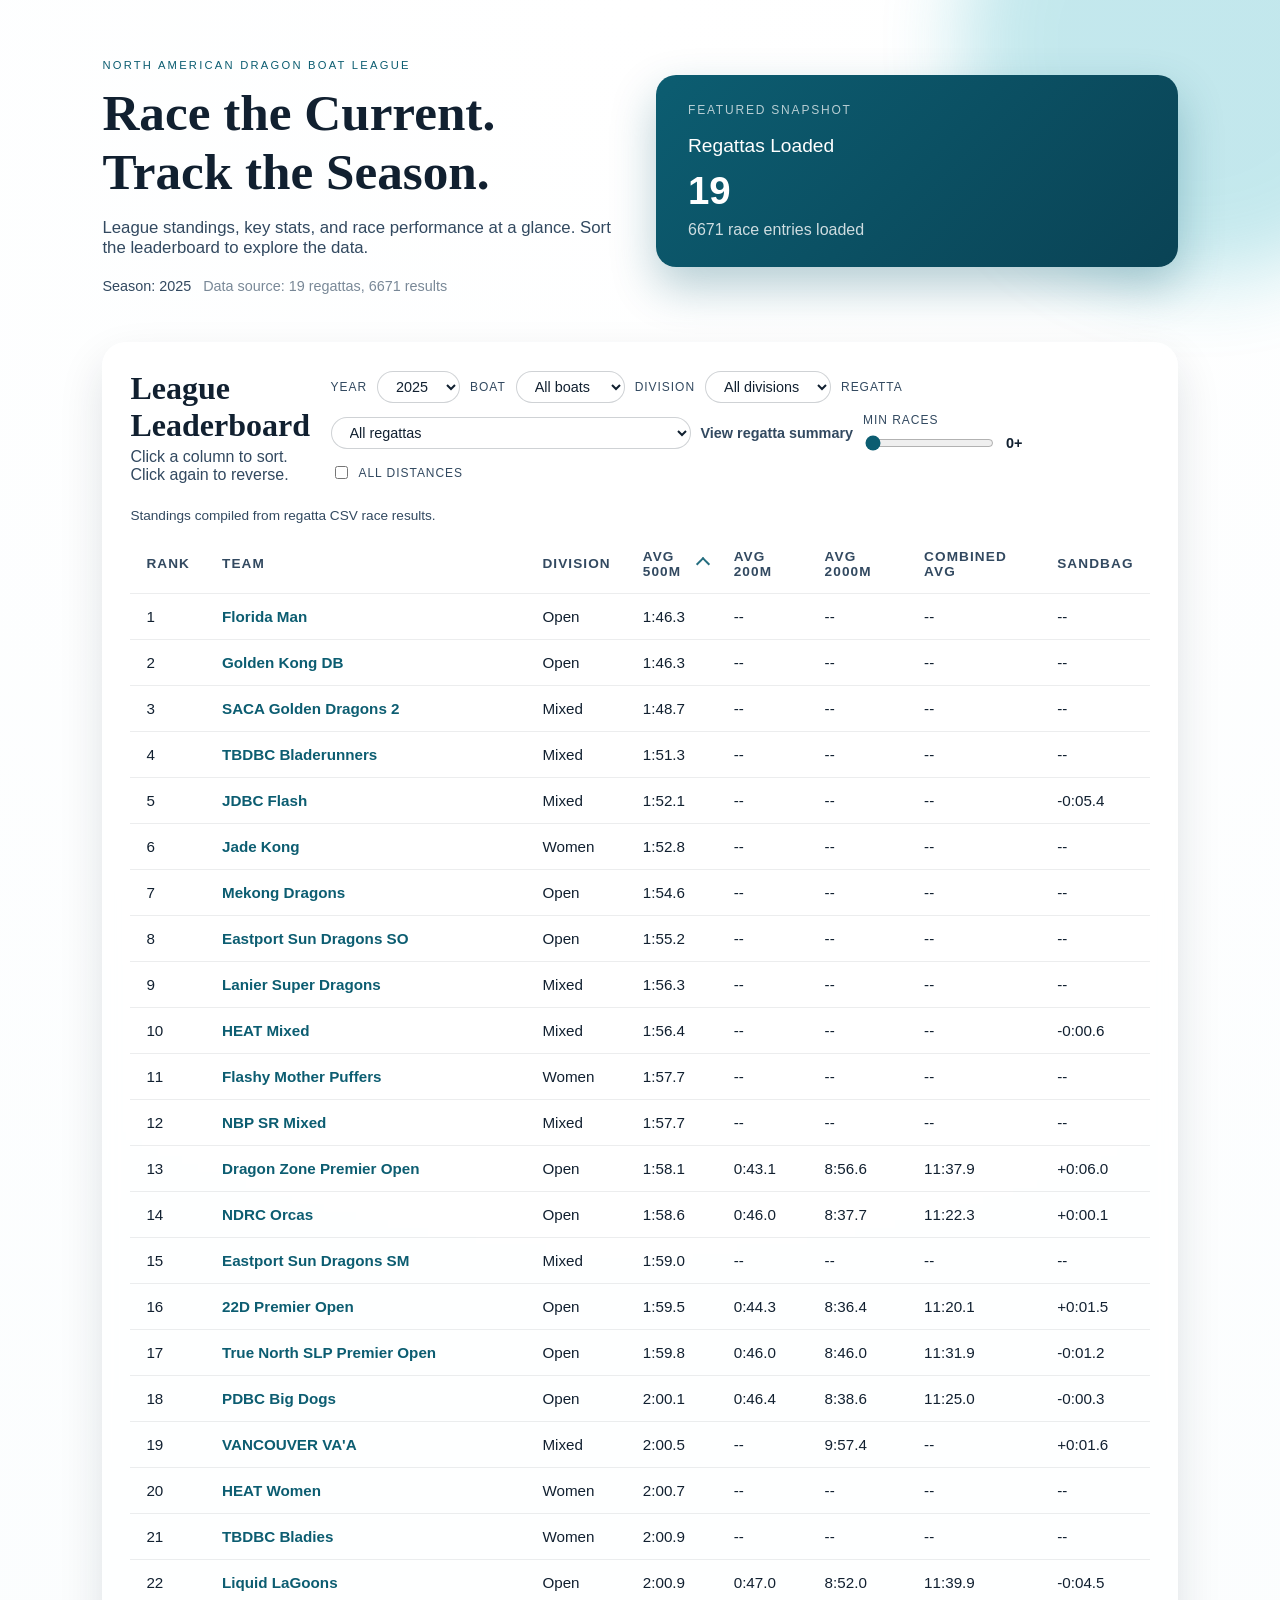
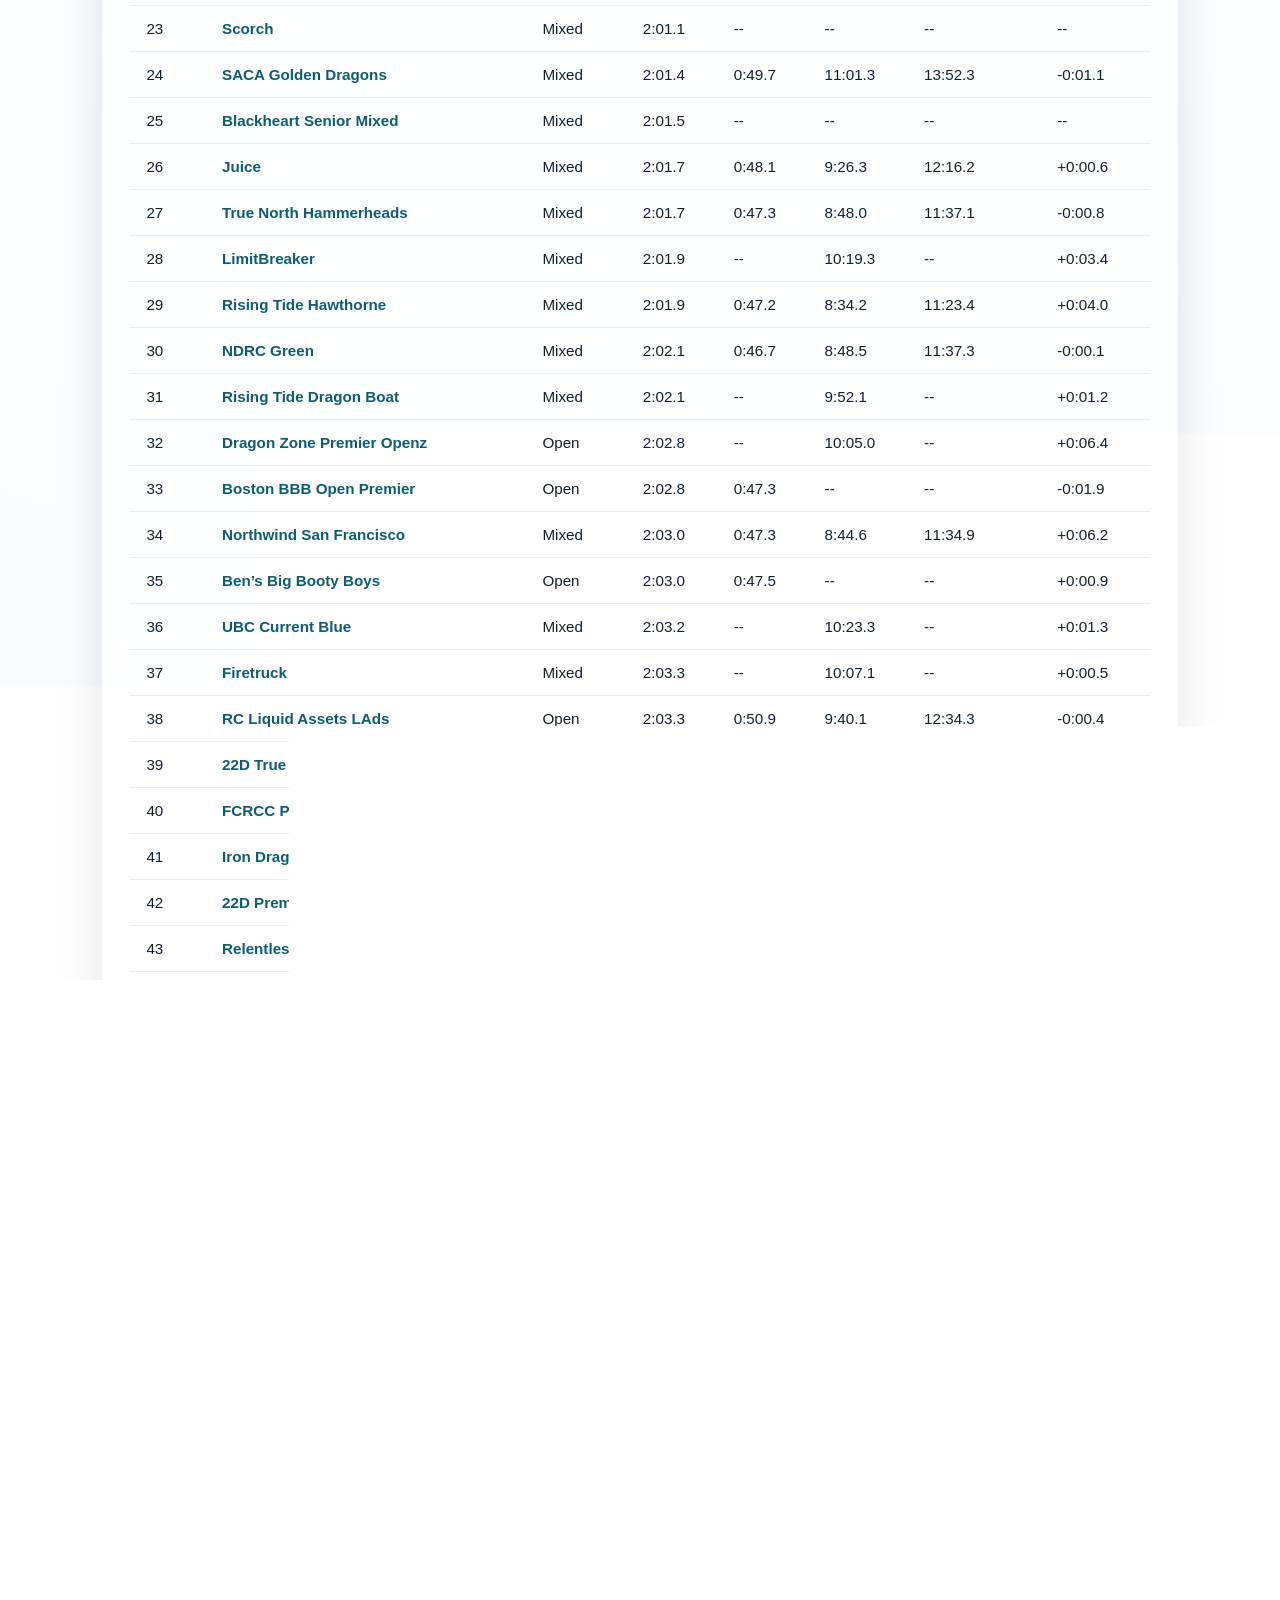
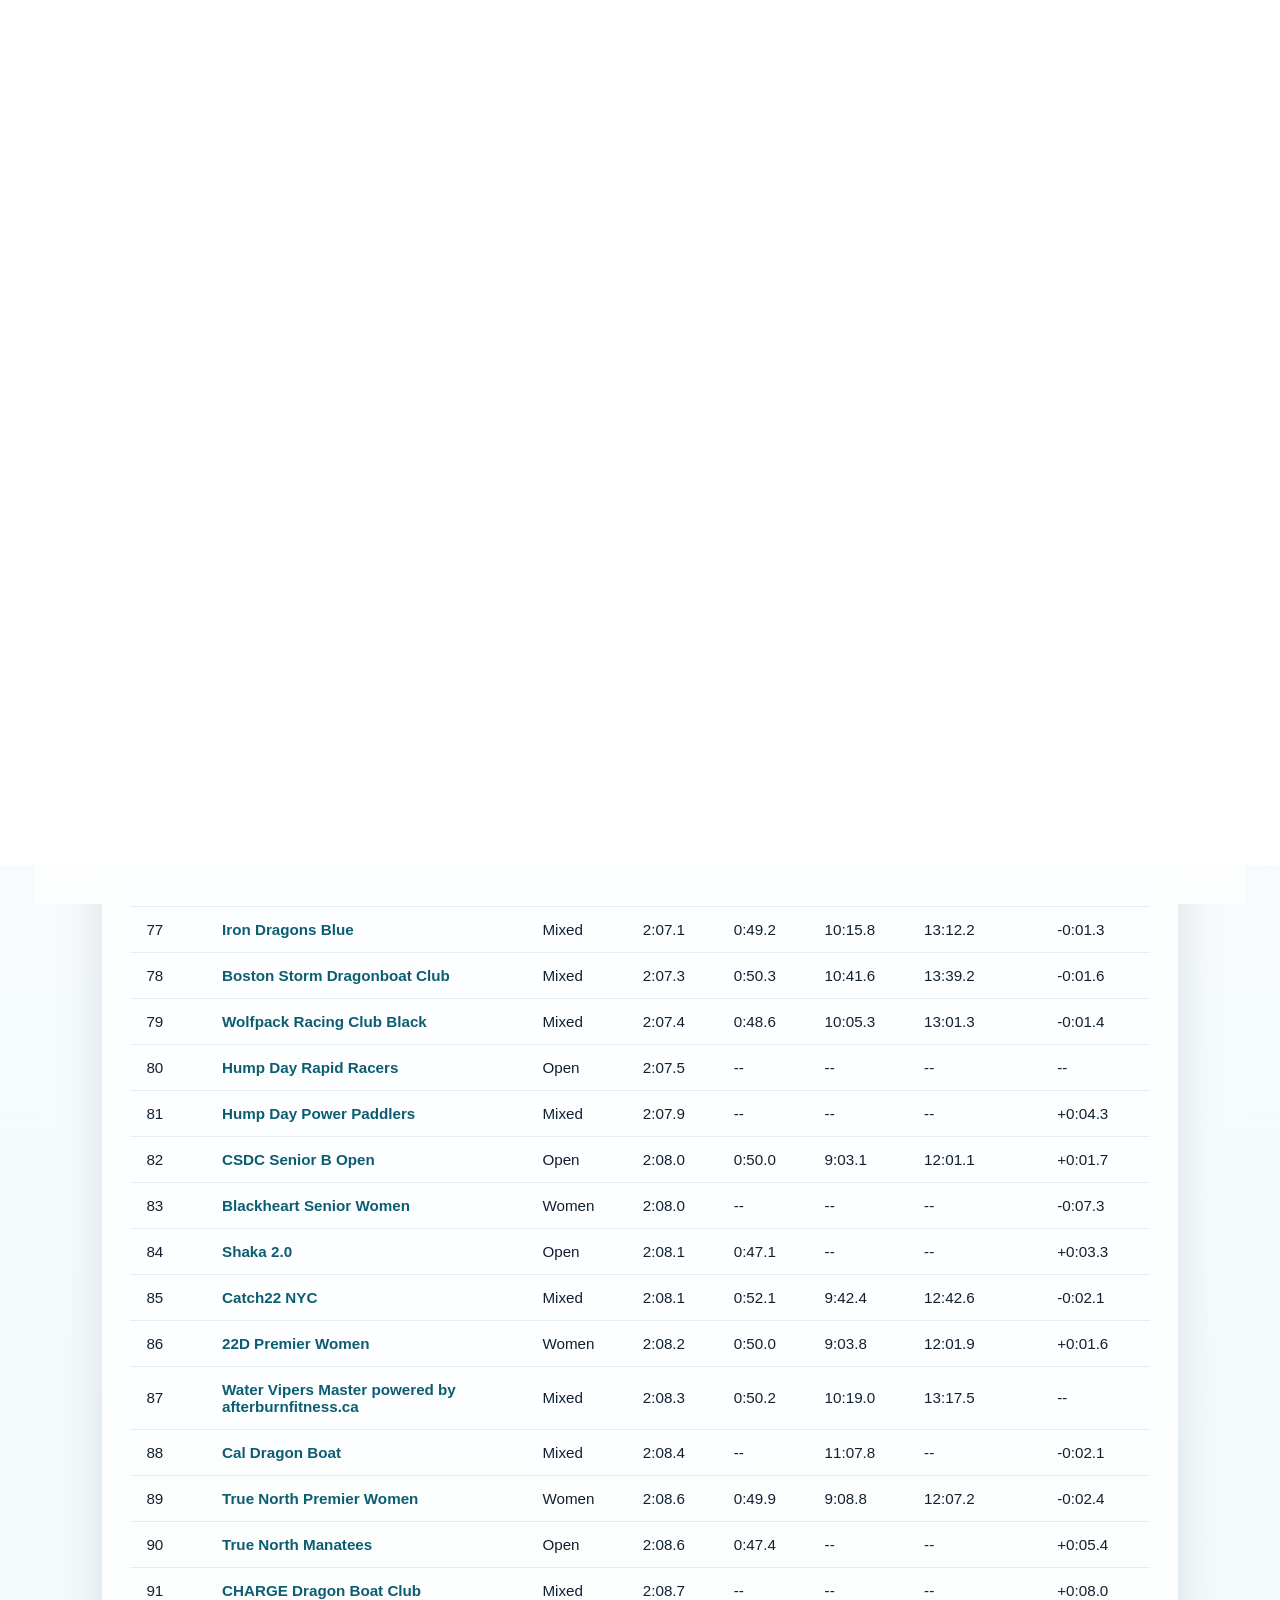
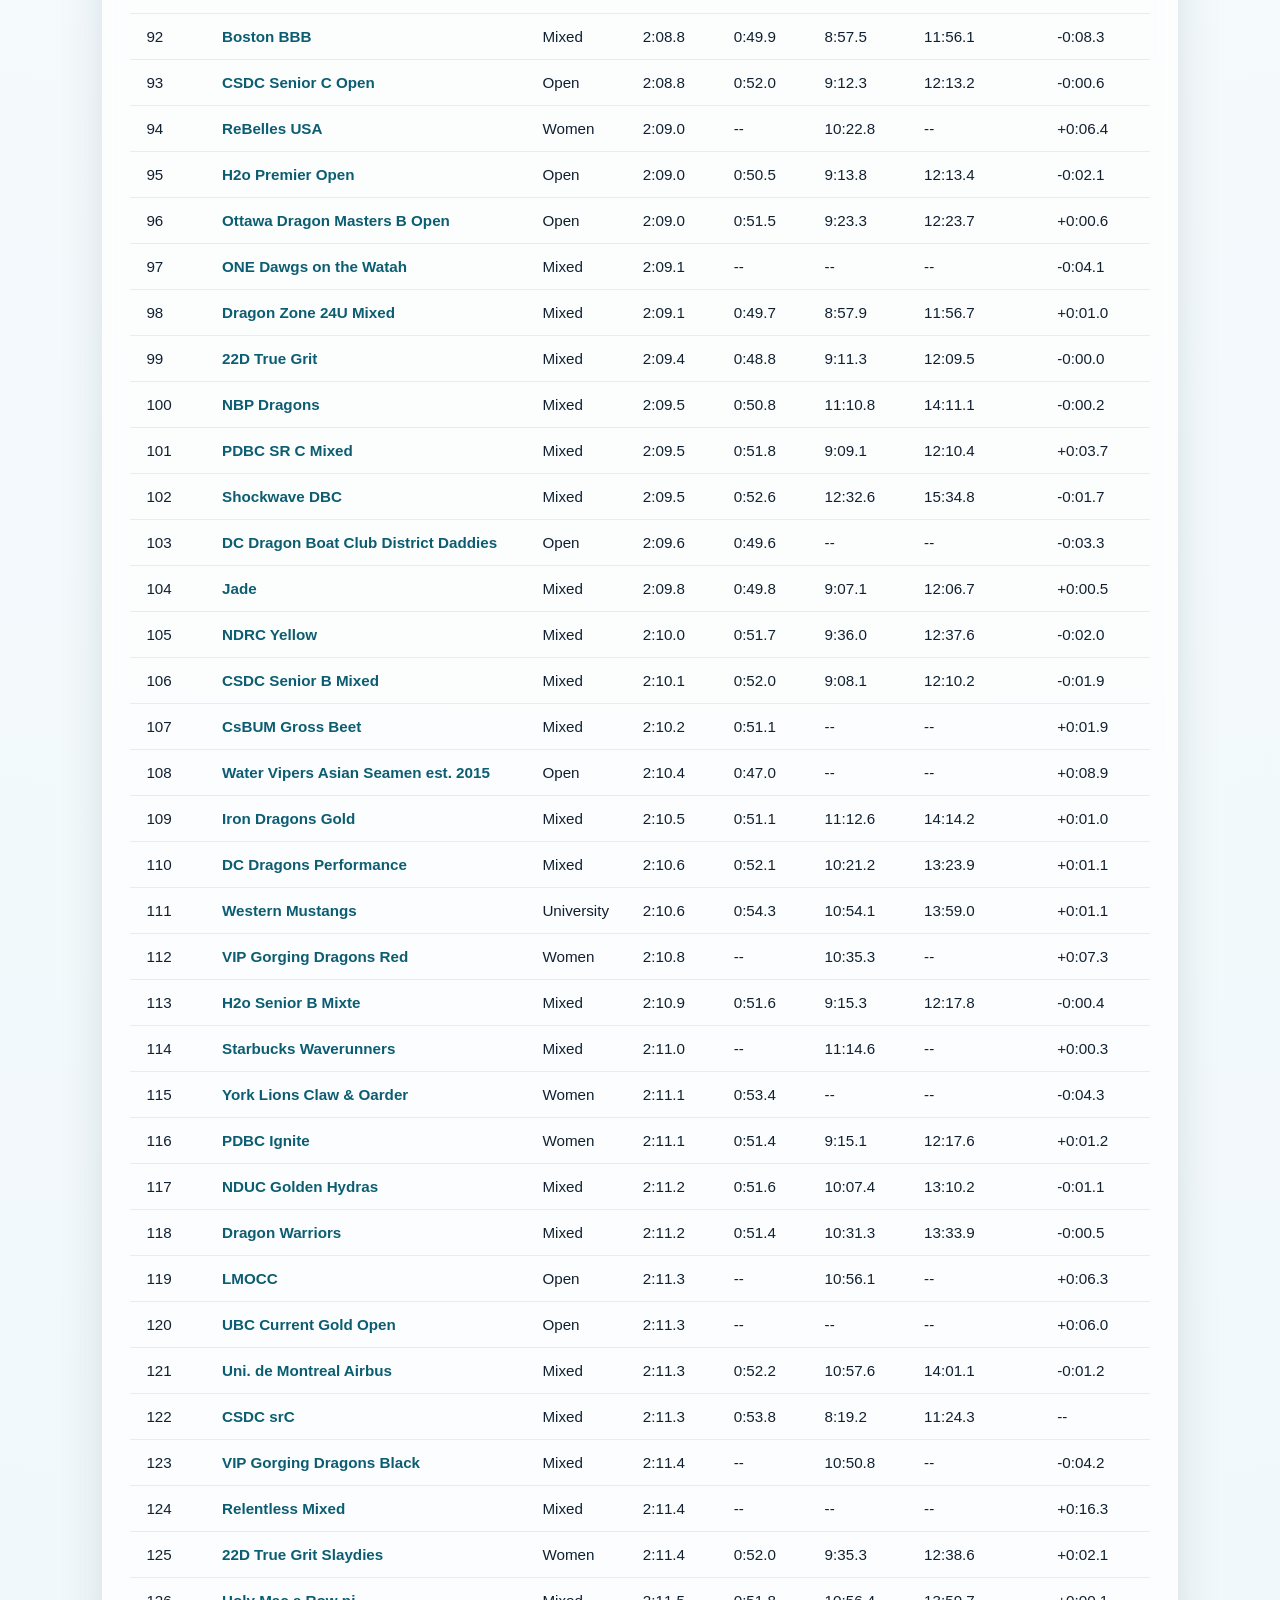
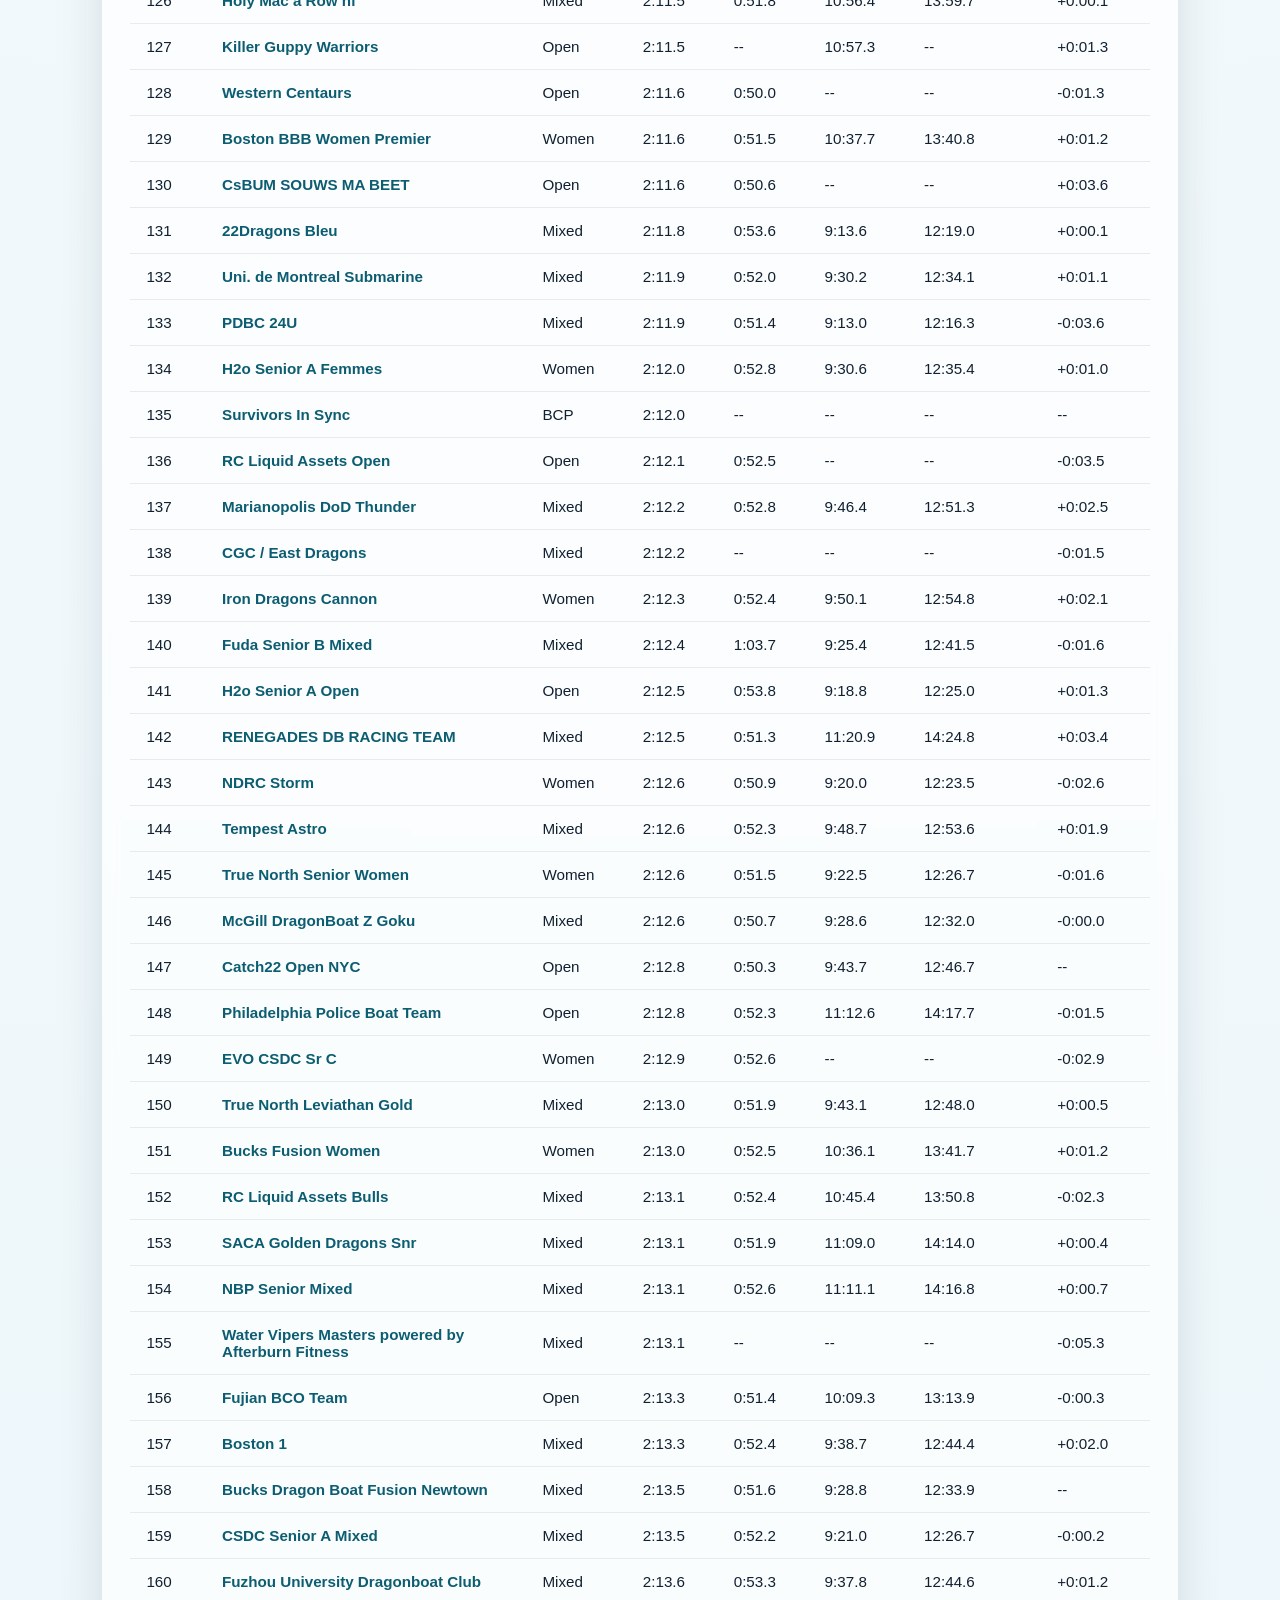
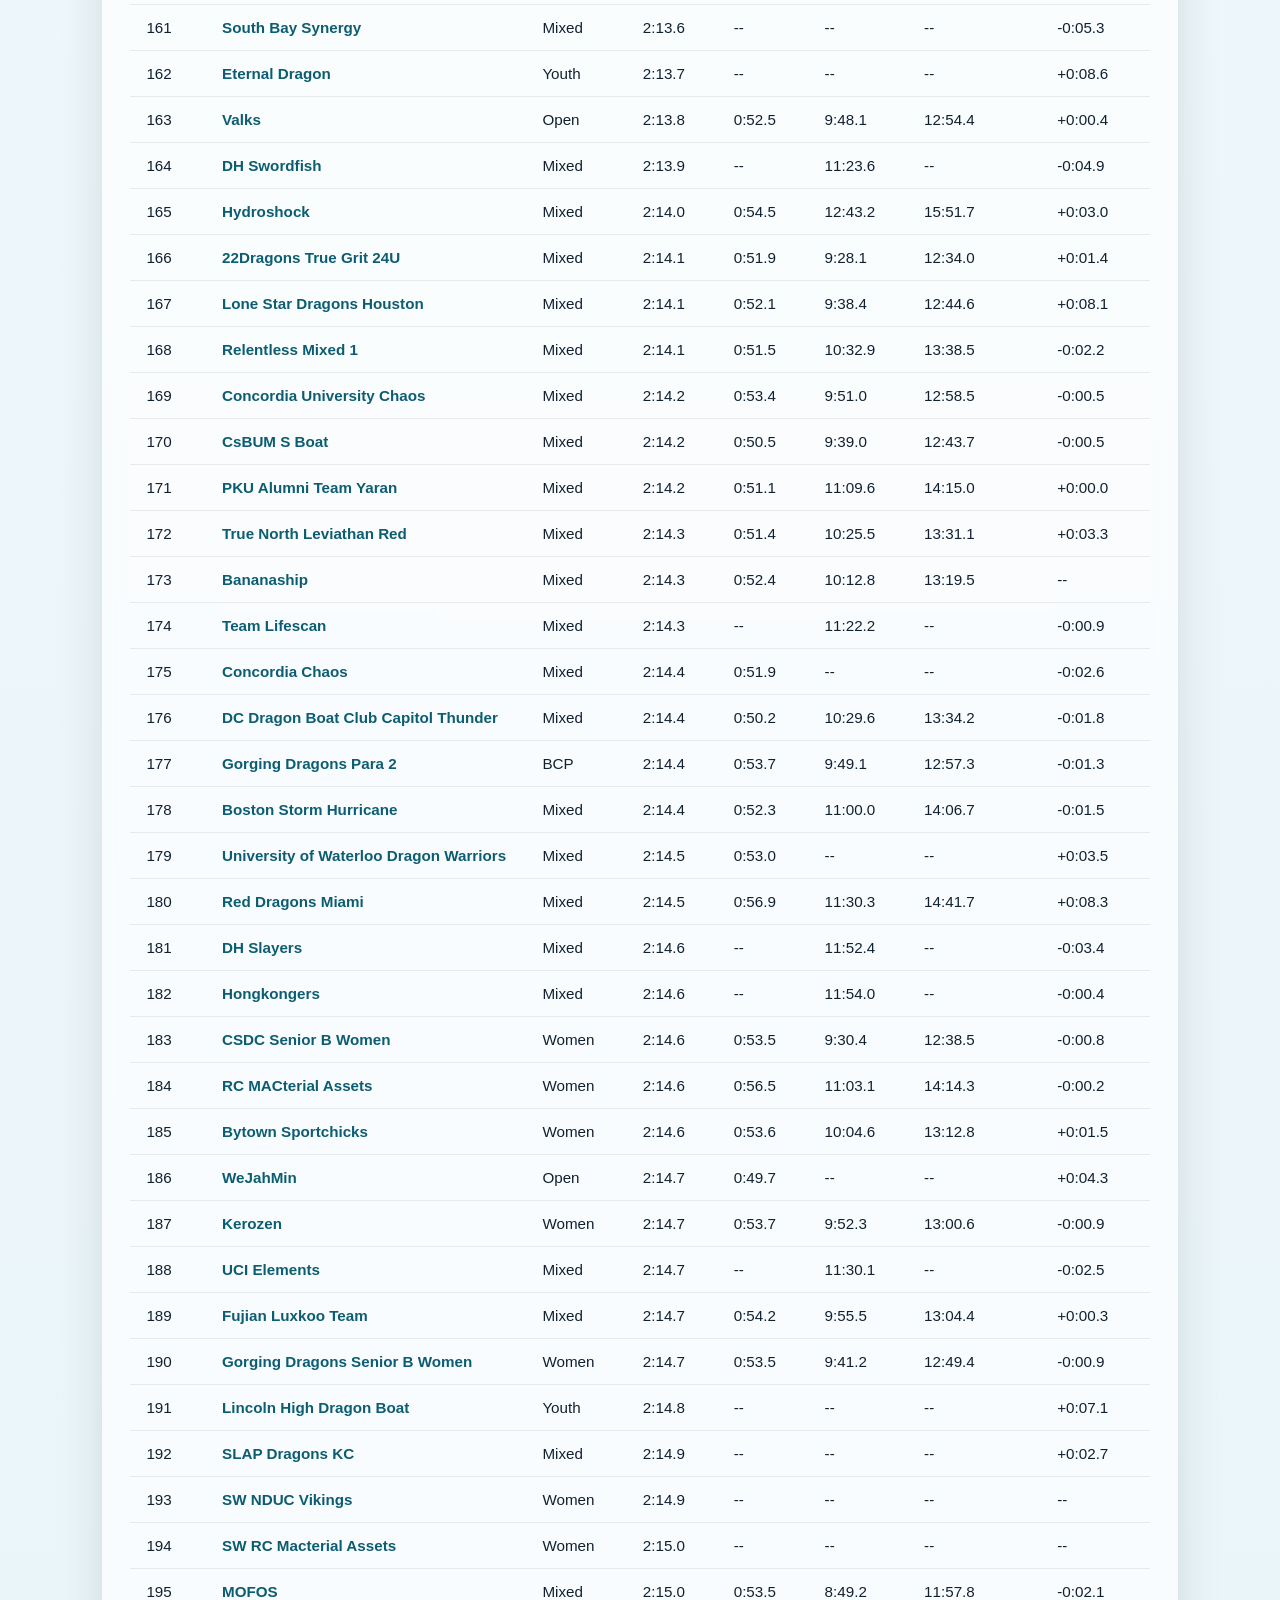
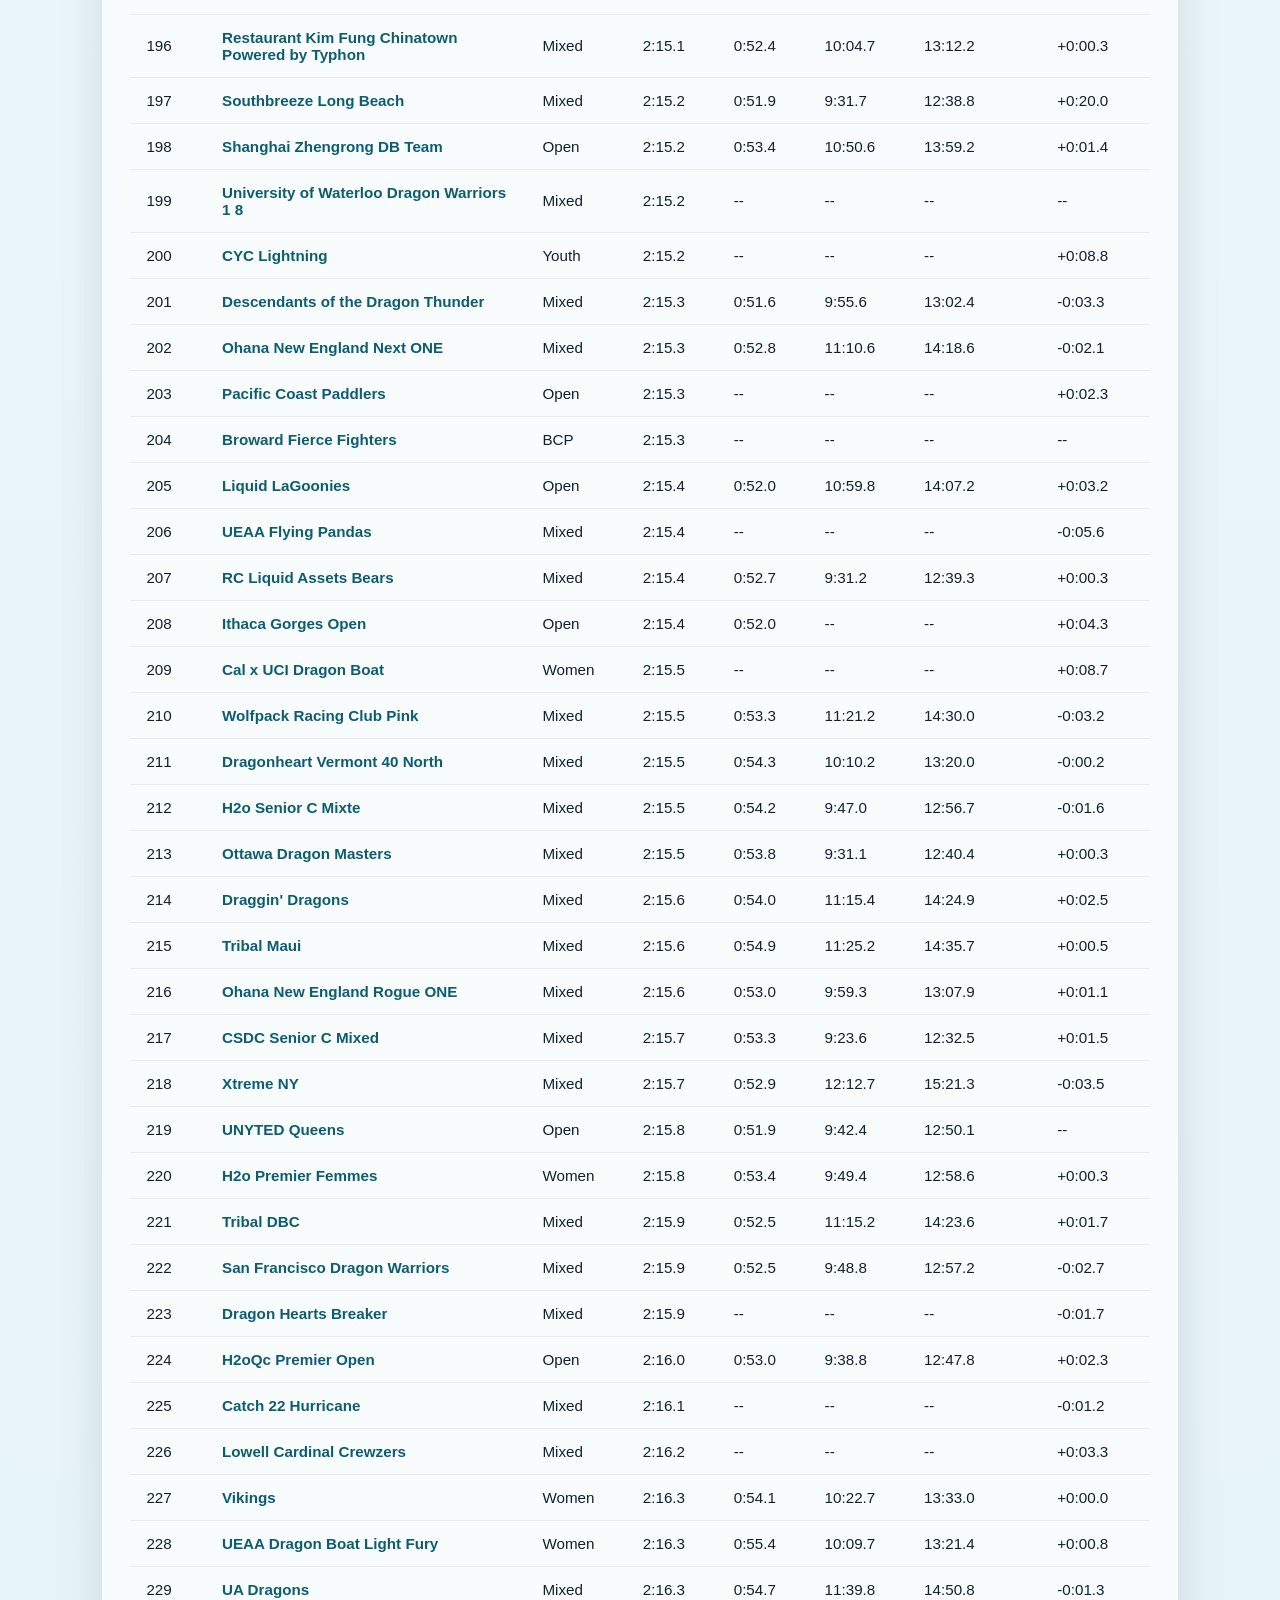
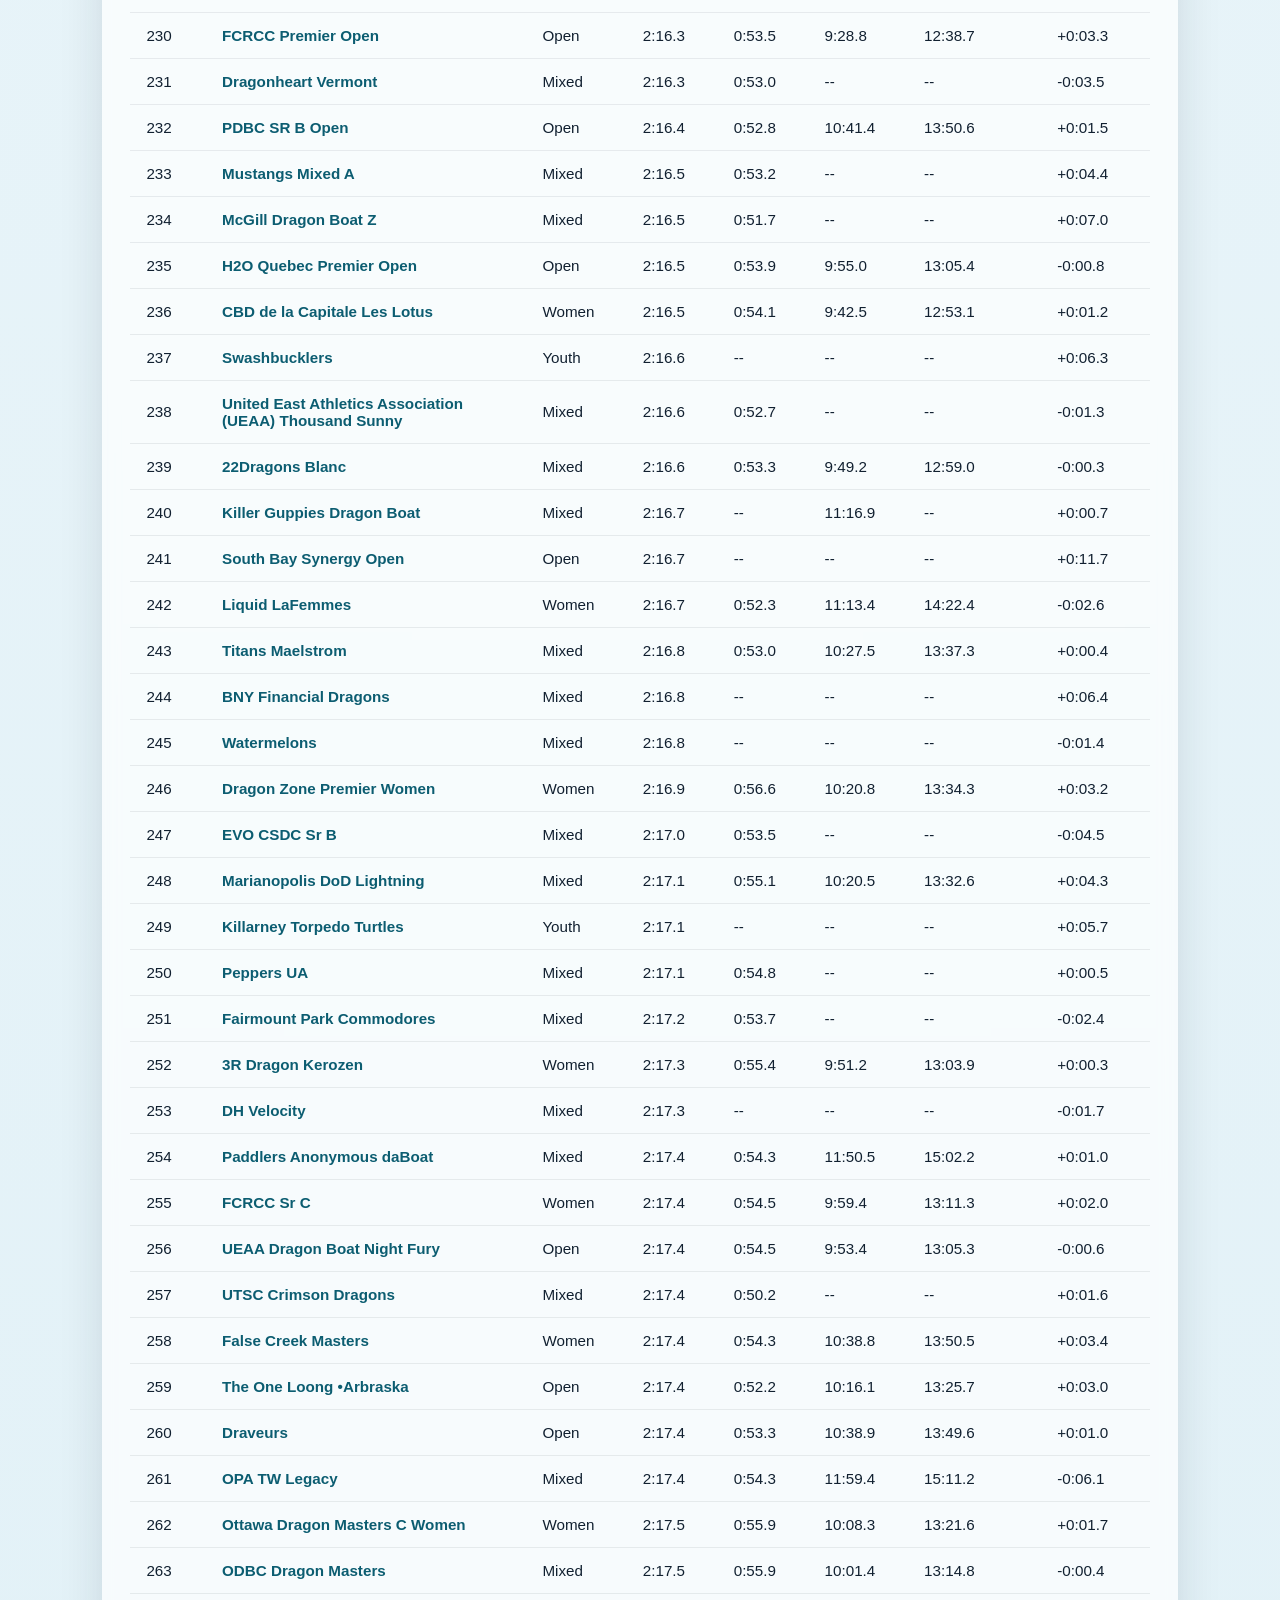
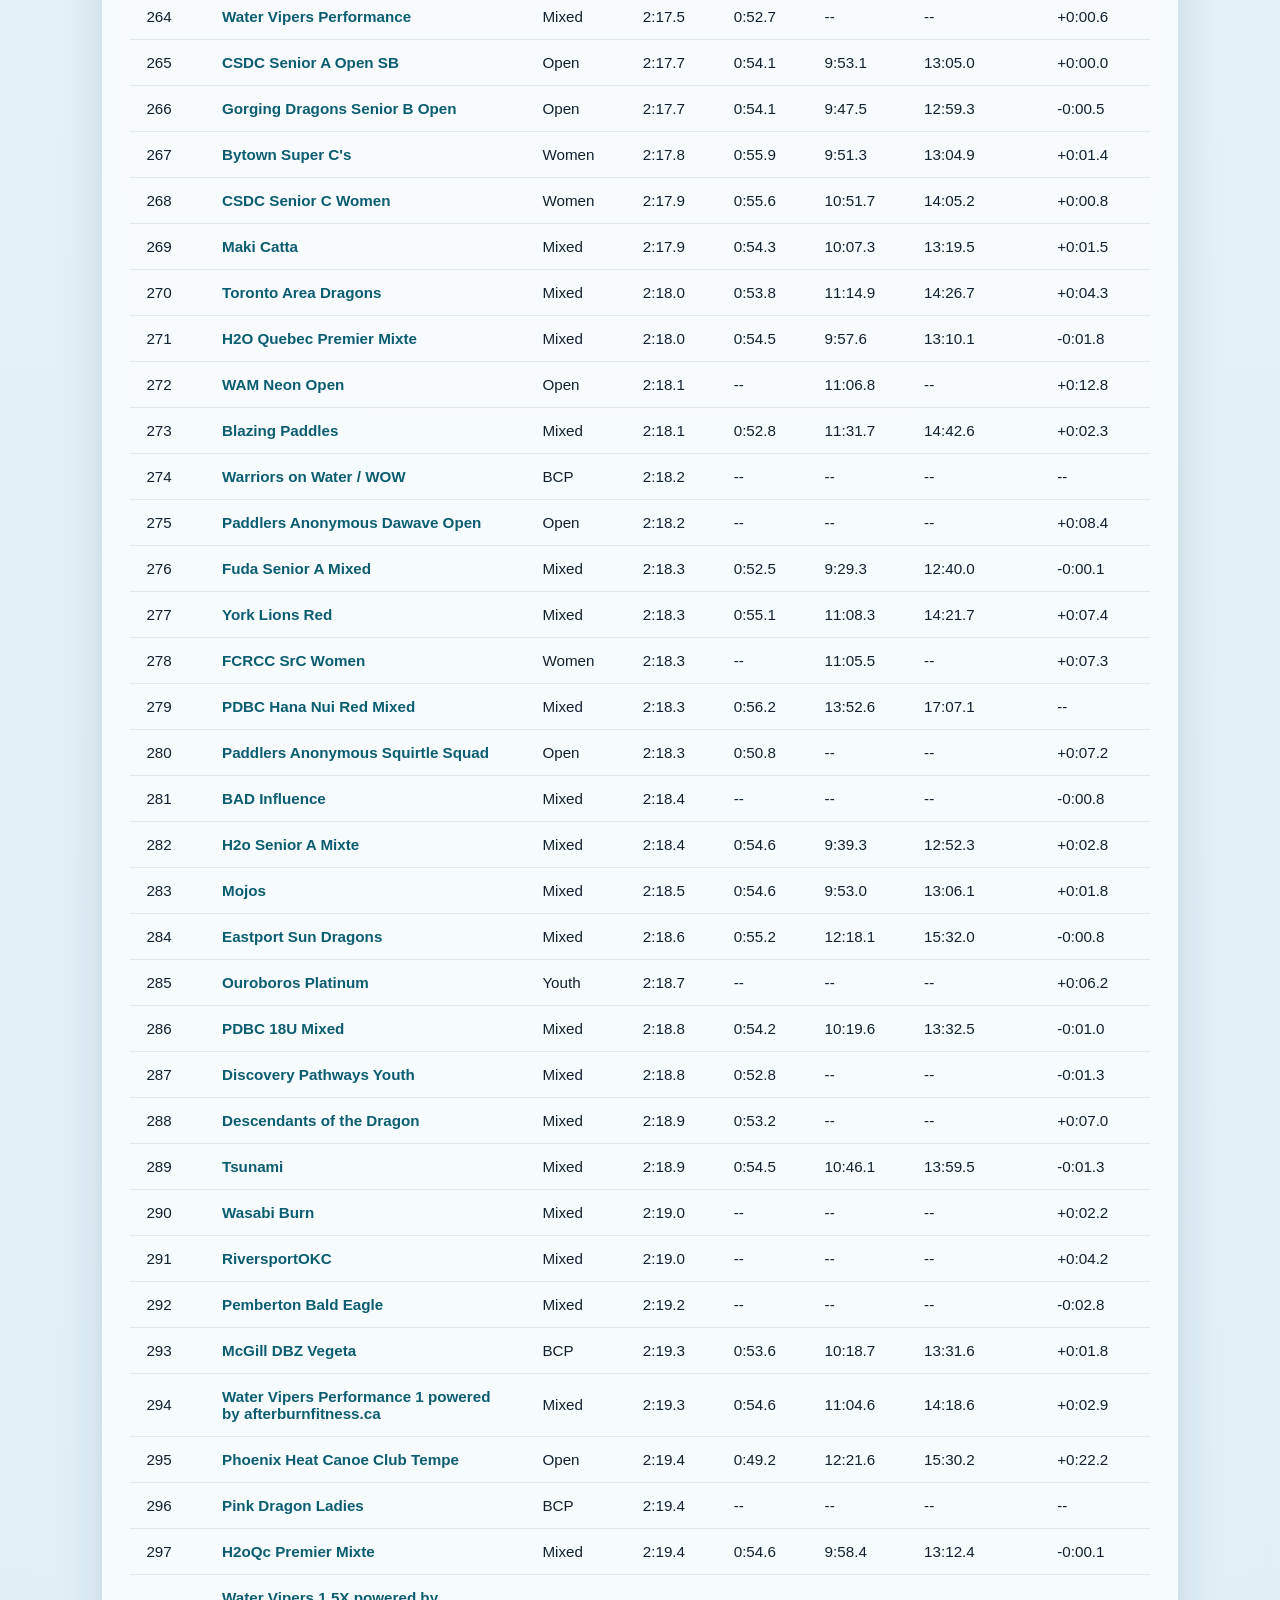
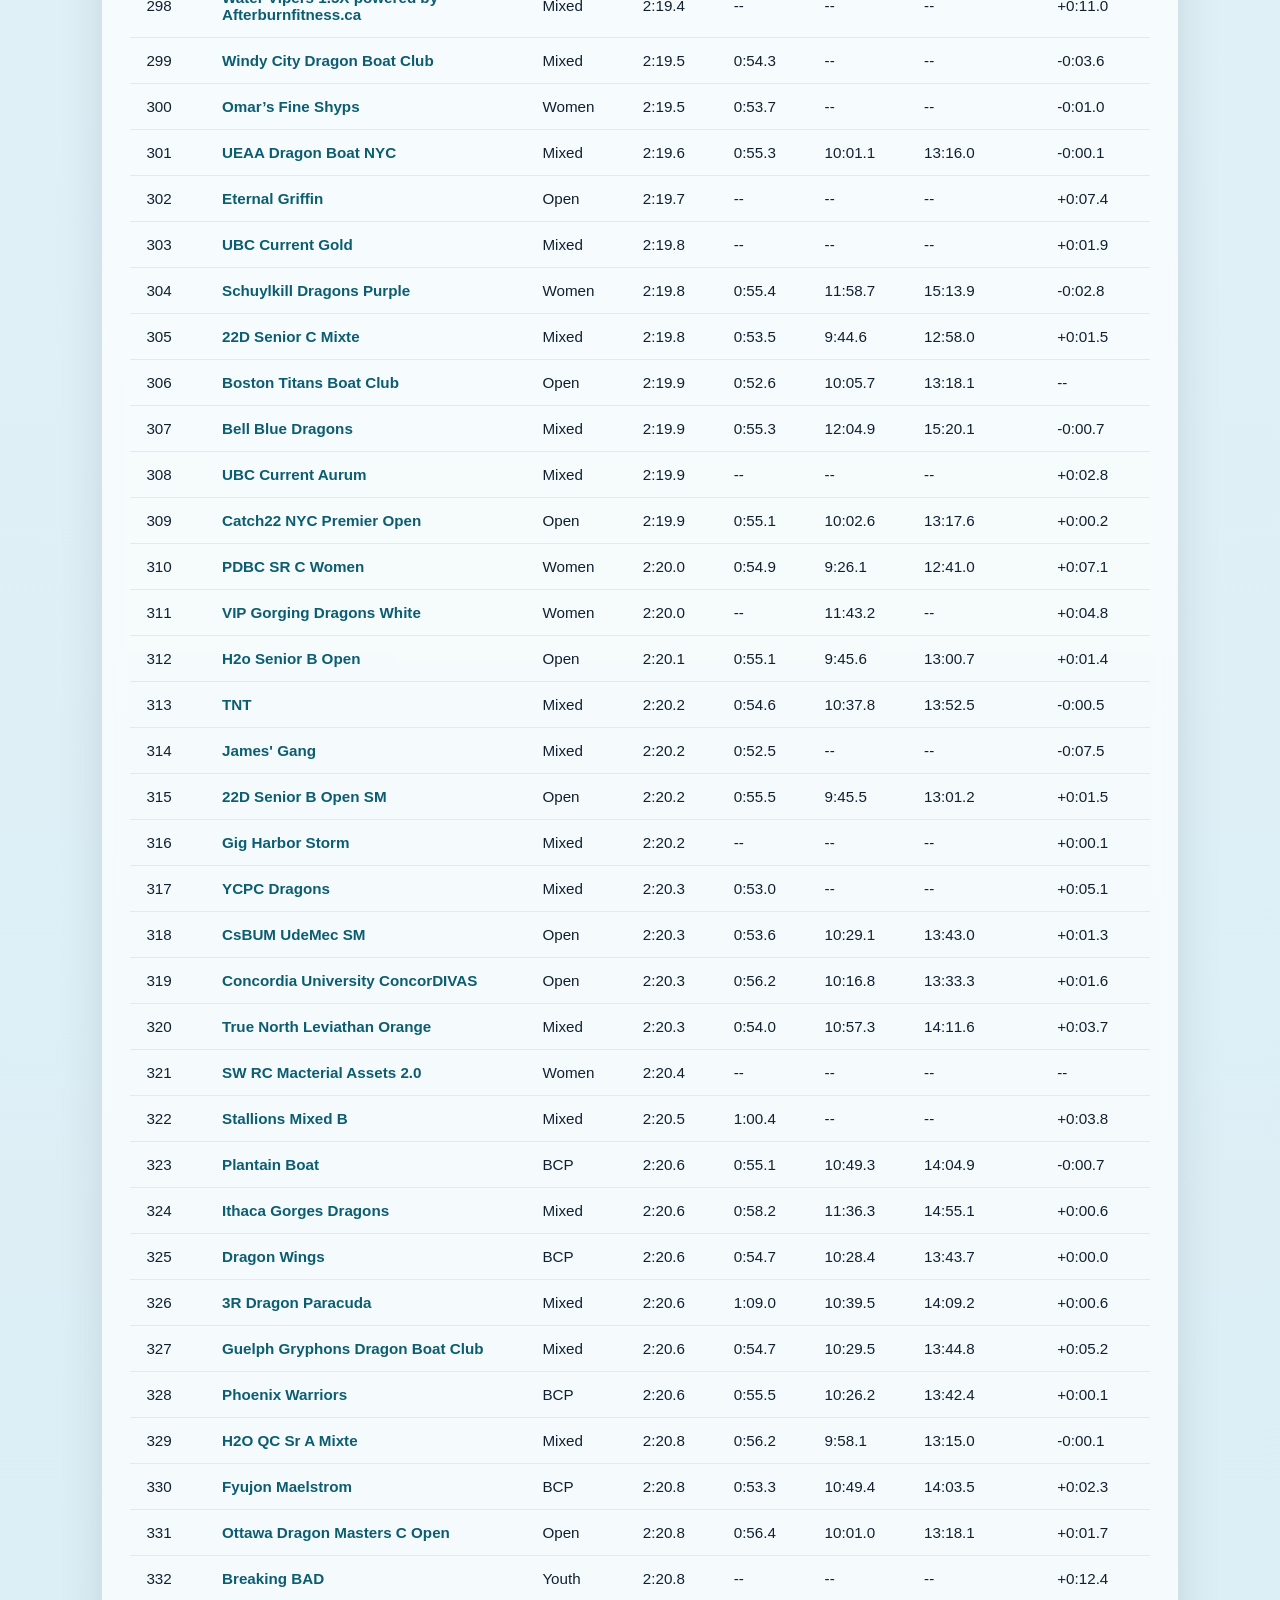
==== index.html @ decab151 "added regattas and filters for leaderboard" ====
<!doctype html>
<html lang="en">
  <head>
    <meta charset="UTF-8" />
    <meta name="viewport" content="width=device-width, initial-scale=1.0" />
    <title>North American Dragon Boat League</title>
    <link rel="stylesheet" href="styles.css" />
  </head>
  <!-- Google tag (gtag.js) -->
<script async src="https://www.googletagmanager.com/gtag/js?id=G-S2C20EHB9L"></script>
<script>
  window.dataLayer = window.dataLayer || [];
  function gtag(){dataLayer.push(arguments);}
  gtag('js', new Date());

  gtag('config', 'G-S2C20EHB9L');
</script>
  <body>
    <div class="page">
      <header class="hero">
        <div class="hero-text">
          <p class="eyebrow">North American Dragon Boat League</p>
          <h1>Race the Current. Track the Season.</h1>
          <p class="lead">
            League standings, key stats, and race performance at a glance. Sort the
            leaderboard to explore the data.
          </p>
          <div class="meta">
            <span>Season: 2025</span>
            <span id="data-status" class="muted">Data source: loading regatta CSVs...</span>
          </div>
        </div>
        <div class="hero-card">
          <div class="card-label">Featured Snapshot</div>
          <div class="card-title">Regattas Loaded</div>
          <div id="snapshot-value" class="card-value">--</div>
          <div id="snapshot-note" class="card-note">Waiting on data</div>
        </div>
      </header>

      <section class="board">
        <div class="board-header">
          <div>
            <h2>League Leaderboard</h2>
            <p class="subtle">Click a column to sort. Click again to reverse.</p>
          </div>
        
          <div class="controls">
            <label for="year-filter">Year</label>
            <select id="year-filter"></select>
            
            <label for="boat-filter">Boat</label>
            <select id="boat-filter">
              <option value="ALL">All boats</option>
              <option value="STANDARD">Standard</option>
              <option value="SMALL">Small</option>
            </select>
            <label for="division-filter">Division</label>
            <select id="division-filter">
              <option value="ALL">All divisions</option>
            </select>
            <label for="regatta-filter">Regatta</label>
            <select id="regatta-filter">
              <option value="ALL">All regattas</option>
            </select>
            <a id="regatta-link" class="regatta-link" href="#" aria-disabled="true">
              View regatta summary
            </a>
            <div class="slider-group">
              <label for="min-races">Min races</label>
              <div class="slider-wrap">
                <input id="min-races" type="range" min="0" max="25" step="1" value="0" />
                <span id="min-races-value">0+</span>
              </div>
            </div>
            <label class="checkbox">
              <input id="all-distances" type="checkbox" />
              All distances
            </label>
          </div>
        </div>

        <div class="table-wrap">
          <table id="leaderboard" aria-describedby="leaderboard-desc">
            <caption id="leaderboard-desc">
              Standings compiled from regatta CSV race results.
            </caption>
            <thead>
              <tr>
                <th data-key="rank" aria-sort="ascending">Rank</th>
                <th data-key="team">Team</th>
                <th data-key="division">Division</th>
                <th data-key="avg500">Avg 500m</th>
                <th data-key="avg200">Avg 200m</th>
                <th data-key="avg2000">Avg 2000m</th>
                <th data-key="combinedAvg">Combined Avg</th>
                <th data-key="sandbag">
                  <span class="tooltip">
                    Sandbag
                    <span class="tooltip-text">
                      The sandbag factor is the difference in seconds between the average qualifying time and the average final time of a teams 500m races. A positive number means the average final time is faster than the average qualifying time.
                    </span>
                  </span>
                </th>
              </tr>
            </thead>
            <tbody></tbody>
          </table>
        </div>
      </section>

      
    </div>

    <script src="script.js"></script>
  </body>
</html>
---- styles.css ----
:root {
  --ink: #112030;
  --ink-soft: #324960;
  --sea: #0c5d71;
  --sea-glow: #17a7b9;
  --sand: #f6efe6;
  --sunset: #ffb36b;
  --sky: #cfe8f2;
  --gold: #f2c14e;
  --blue: #2e88a8;
  --card: #ffffff;
  --shadow: rgba(17, 32, 48, 0.12);
  --font-title: "Bodoni MT", "Didot", "Times New Roman", serif;
  --font-body: "Gill Sans", "Trebuchet MS", "Verdana", sans-serif;
}

* {
  box-sizing: border-box;
}

body {
  margin: 0;
  min-height: 100vh;
  font-family: var(--font-body);
  color: var(--ink);
  background: radial-gradient(circle at top, #ffffff 0%, var(--sky) 45%, var(--sand) 100%);
}

.page {
  position: relative;
  padding: 48px 8vw 72px;
  overflow: hidden;
}

.page::before,
.page::after {
  content: "";
  position: absolute;
  width: 480px;
  height: 480px;
  border-radius: 50%;
  filter: blur(40px);
  opacity: 0.25;
  z-index: 0;
}

.page::before {
  background: var(--sea-glow);
  top: -200px;
  right: -160px;
}

.page::after {
  background: var(--sunset);
  bottom: -200px;
  left: -160px;
}

.hero {
  position: relative;
  z-index: 1;
  display: grid;
  grid-template-columns: repeat(auto-fit, minmax(260px, 1fr));
  gap: 32px;
  align-items: center;
  margin-bottom: 48px;
  animation: float-in 0.8s ease-out;
}

.eyebrow {
  text-transform: uppercase;
  letter-spacing: 0.2em;
  font-size: 0.7rem;
  color: var(--sea);
  margin-bottom: 12px;
}

h1 {
  font-family: var(--font-title);
  font-size: clamp(2.2rem, 4vw, 3.4rem);
  margin: 0 0 16px;
}

.lead {
  font-size: 1.05rem;
  color: var(--ink-soft);
  max-width: 520px;
}

.meta {
  display: flex;
  flex-wrap: wrap;
  gap: 12px;
  margin-top: 20px;
  font-size: 0.9rem;
  color: var(--ink-soft);
}

.muted {
  opacity: 0.65;
}

.hero-card {
  background: linear-gradient(135deg, var(--sea) 0%, #0a4355 100%);
  color: #fff;
  padding: 28px 32px;
  border-radius: 20px;
  box-shadow: 0 20px 45px rgba(12, 93, 113, 0.3);
}

.card-label {
  font-size: 0.75rem;
  letter-spacing: 0.15em;
  text-transform: uppercase;
  opacity: 0.7;
  margin-bottom: 18px;
}

.card-title {
  font-size: 1.2rem;
  margin-bottom: 12px;
}

.card-value {
  font-size: 2.4rem;
  font-weight: 700;
}

.card-note {
  opacity: 0.8;
  margin-top: 8px;
}

.board {
  position: relative;
  z-index: 1;
  background: rgba(255, 255, 255, 0.7);
  border-radius: 24px;
  padding: 28px;
  box-shadow: 0 20px 45px var(--shadow);
  backdrop-filter: blur(8px);
}

.board-header {
  display: flex;
  flex-direction: column;
  gap: 16px;
  margin-bottom: 24px;
}

.board-header h2 {
  margin: 0;
  font-family: var(--font-title);
  font-size: 2rem;
}

.subtle {
  margin: 4px 0 0;
  color: var(--ink-soft);
}

.legend {
  display: flex;
  flex-wrap: wrap;
  align-items: center;
  gap: 10px;
  font-size: 0.85rem;
  color: var(--ink-soft);
}

.controls {
  display: flex;
  flex-wrap: wrap;
  align-items: center;
  gap: 10px;
  font-size: 0.9rem;
  color: var(--ink-soft);
}

.slider-group {
  display: flex;
  flex-direction: column;
  gap: 6px;
}

.controls label {
  text-transform: uppercase;
  letter-spacing: 0.08em;
  font-size: 0.75rem;
}

.controls select {
  border-radius: 999px;
  border: 1px solid rgba(17, 32, 48, 0.2);
  background: #fff;
  color: var(--ink);
  padding: 6px 14px;
  font-size: 0.9rem;
}

.regatta-link {
  color: var(--sea);
  text-decoration: none;
  font-weight: 600;
}

.regatta-link[aria-disabled="true"] {
  color: var(--ink-soft);
  pointer-events: none;
}

.regatta-link:hover {
  text-decoration: underline;
}

.slider-wrap {
  display: inline-flex;
  align-items: center;
  gap: 10px;
}

.slider-wrap input[type="range"] {
  accent-color: var(--sea);
}

.slider-wrap span {
  font-weight: 600;
  color: var(--ink);
  min-width: 3ch;
}

.checkbox {
  display: inline-flex;
  align-items: center;
  gap: 8px;
  font-size: 0.85rem;
  color: var(--ink-soft);
  text-transform: uppercase;
  letter-spacing: 0.08em;
}

.dot {
  display: inline-flex;
  width: 10px;
  height: 10px;
  border-radius: 50%;
}

.dot-gold {
  background: var(--gold);
}

.dot-blue {
  background: var(--blue);
}

.table-wrap {
  width: 100%;
  overflow-x: auto;
}

#leaderboard {
  width: 100%;
  border-collapse: collapse;
  min-width: 720px;
}

#leaderboard caption {
  text-align: left;
  font-size: 0.85rem;
  color: var(--ink-soft);
  margin-bottom: 12px;
}

#leaderboard thead th {
  text-align: left;
  padding: 14px 16px;
  font-size: 0.85rem;
  text-transform: uppercase;
  letter-spacing: 0.08em;
  color: var(--ink-soft);
  cursor: pointer;
  position: relative;
}

.tooltip {
  position: relative;
  display: inline-flex;
  align-items: center;
}

.tooltip-text {
  position: absolute;
  left: -140px;
  top: 120%;
  transform: none;
  min-width: 240px;
  max-width: 320px;
  background: #ffffff;
  color: var(--ink);
  padding: 10px 12px;
  border-radius: 10px;
  box-shadow: 0 12px 30px rgba(17, 32, 48, 0.2);
  font-size: 0.8rem;
  text-transform: none;
  letter-spacing: 0.02em;
  line-height: 1.4;
  opacity: 0;
  pointer-events: none;
  transition: opacity 0.2s ease;
  z-index: 2;
}

.tooltip:hover .tooltip-text {
  opacity: 1;
}

#leaderboard thead th::after {
  content: "";
  position: absolute;
  right: 10px;
  top: 50%;
  width: 8px;
  height: 8px;
  border-right: 2px solid transparent;
  border-bottom: 2px solid transparent;
  transform: translateY(-50%) rotate(45deg);
  opacity: 0.25;
}

#leaderboard thead th[aria-sort="ascending"]::after {
  border-color: var(--sea);
  transform: translateY(-50%) rotate(-135deg);
  opacity: 0.9;
}

#leaderboard thead th[aria-sort="descending"]::after {
  border-color: var(--sea);
  transform: translateY(-50%) rotate(45deg);
  opacity: 0.9;
}

#leaderboard tbody tr {
  border-top: 1px solid rgba(17, 32, 48, 0.08);
  transition: background 0.2s ease;
}

#leaderboard tbody tr:hover {
  background: rgba(23, 167, 185, 0.08);
}

#leaderboard td {
  padding: 14px 16px;
  font-size: 0.95rem;
}

.team-link {
  color: var(--sea);
  text-decoration: none;
  font-weight: 600;
}

.team-link:hover {
  text-decoration: underline;
}

.badge {
  display: inline-flex;
  align-items: center;
  gap: 6px;
  padding: 4px 10px;
  border-radius: 999px;
  font-size: 0.8rem;
  background: rgba(242, 193, 78, 0.2);
  color: #7a5711;
}

.badge.watch {
  background: rgba(46, 136, 168, 0.2);
  color: #1b4a5d;
}

.cta {
  margin-top: 32px;
  display: flex;
  flex-wrap: wrap;
  gap: 16px;
  align-items: center;
  justify-content: space-between;
  padding: 24px 28px;
  border-radius: 20px;
  background: rgba(255, 255, 255, 0.9);
  box-shadow: 0 15px 35px var(--shadow);
  z-index: 1;
  position: relative;
}

.ghost {
  border: 1px solid var(--sea);
  background: transparent;
  color: var(--sea);
  padding: 10px 18px;
  border-radius: 999px;
  font-weight: 600;
}

.team-page {
  position: relative;
  z-index: 1;
  background: rgba(255, 255, 255, 0.85);
  border-radius: 24px;
  padding: 28px;
  box-shadow: 0 20px 45px var(--shadow);
  backdrop-filter: blur(8px);
}

.regatta-page {
  position: relative;
  z-index: 1;
  background: rgba(255, 255, 255, 0.85);
  border-radius: 24px;
  padding: 28px;
  box-shadow: 0 20px 45px var(--shadow);
  backdrop-filter: blur(8px);
}

.regatta-page h2 {
  margin: 0 0 8px;
  font-family: var(--font-title);
  font-size: 2.2rem;
}

.regatta-meta {
  display: flex;
  flex-wrap: wrap;
  gap: 12px;
  color: var(--ink-soft);
  font-size: 0.95rem;
  margin-bottom: 20px;
}

.regatta-analytics {
  display: grid;
  grid-template-columns: repeat(auto-fit, minmax(160px, 1fr));
  gap: 14px;
  margin-bottom: 24px;
}


.team-page h2 {
  margin: 0 0 8px;
  font-family: var(--font-title);
  font-size: 2.2rem;
}

.team-meta {
  display: flex;
  flex-wrap: wrap;
  gap: 12px;
  color: var(--ink-soft);
  font-size: 0.95rem;
  margin-bottom: 20px;
}

.team-filters {
  display: inline-flex;
  align-items: center;
  gap: 10px;
  margin-bottom: 18px;
  font-size: 0.85rem;
  color: var(--ink-soft);
  text-transform: uppercase;
  letter-spacing: 0.08em;
}

.team-filters select {
  border-radius: 999px;
  border: 1px solid rgba(17, 32, 48, 0.2);
  background: #fff;
  color: var(--ink);
  padding: 6px 14px;
  font-size: 0.9rem;
  text-transform: none;
  letter-spacing: normal;
}

.team-analytics {
  display: grid;
  grid-template-columns: repeat(auto-fit, minmax(160px, 1fr));
  gap: 14px;
  margin-bottom: 24px;
}

.analytics-card {
  background: rgba(255, 255, 255, 0.9);
  border-radius: 16px;
  padding: 14px 16px;
  box-shadow: 0 12px 28px var(--shadow);
}

.analytics-label {
  text-transform: uppercase;
  letter-spacing: 0.08em;
  font-size: 0.65rem;
  color: var(--ink-soft);
}

.analytics-value {
  font-size: 1.1rem;
  font-weight: 700;
  margin-top: 6px;
}

.team-back {
  display: inline-flex;
  align-items: center;
  gap: 6px;
  color: var(--sea);
  text-decoration: none;
  font-weight: 600;
  margin-bottom: 16px;
}

.team-back:hover {
  text-decoration: underline;
}

.detail-table {
  width: 100%;
  border-collapse: collapse;
  min-width: 820px;
}

.detail-table th,
.detail-table td {
  padding: 12px 14px;
  text-align: left;
  font-size: 0.9rem;
  border-top: 1px solid rgba(17, 32, 48, 0.08);
}

.detail-table thead th {
  text-transform: uppercase;
  letter-spacing: 0.08em;
  font-size: 0.75rem;
  color: var(--ink-soft);
}

@keyframes float-in {
  from {
    opacity: 0;
    transform: translateY(16px);
  }
  to {
    opacity: 1;
    transform: translateY(0);
  }
}

@media (min-width: 900px) {
  .board-header {
    flex-direction: row;
    justify-content: space-between;
    align-items: center;
  }
}

@media (max-width: 640px) {
  .page {
    padding: 36px 6vw 64px;
  }

  .hero-card {
    order: -1;
  }

  #leaderboard {
    min-width: 640px;
  }

  .board {
    padding: 20px;
  }

  .controls {
    align-items: flex-start;
    gap: 12px;
  }

  .controls select {
    width: 100%;
    max-width: 260px;
  }

  .slider-group {
    width: 100%;
  }

  .slider-wrap {
    width: 100%;
  }

  .slider-wrap input[type="range"] {
    width: 100%;
  }

  .team-page,
  .regatta-page {
    padding: 20px;
  }

  .team-meta,
  .regatta-meta {
    gap: 8px;
  }

  .detail-table {
    min-width: 720px;
  }
}
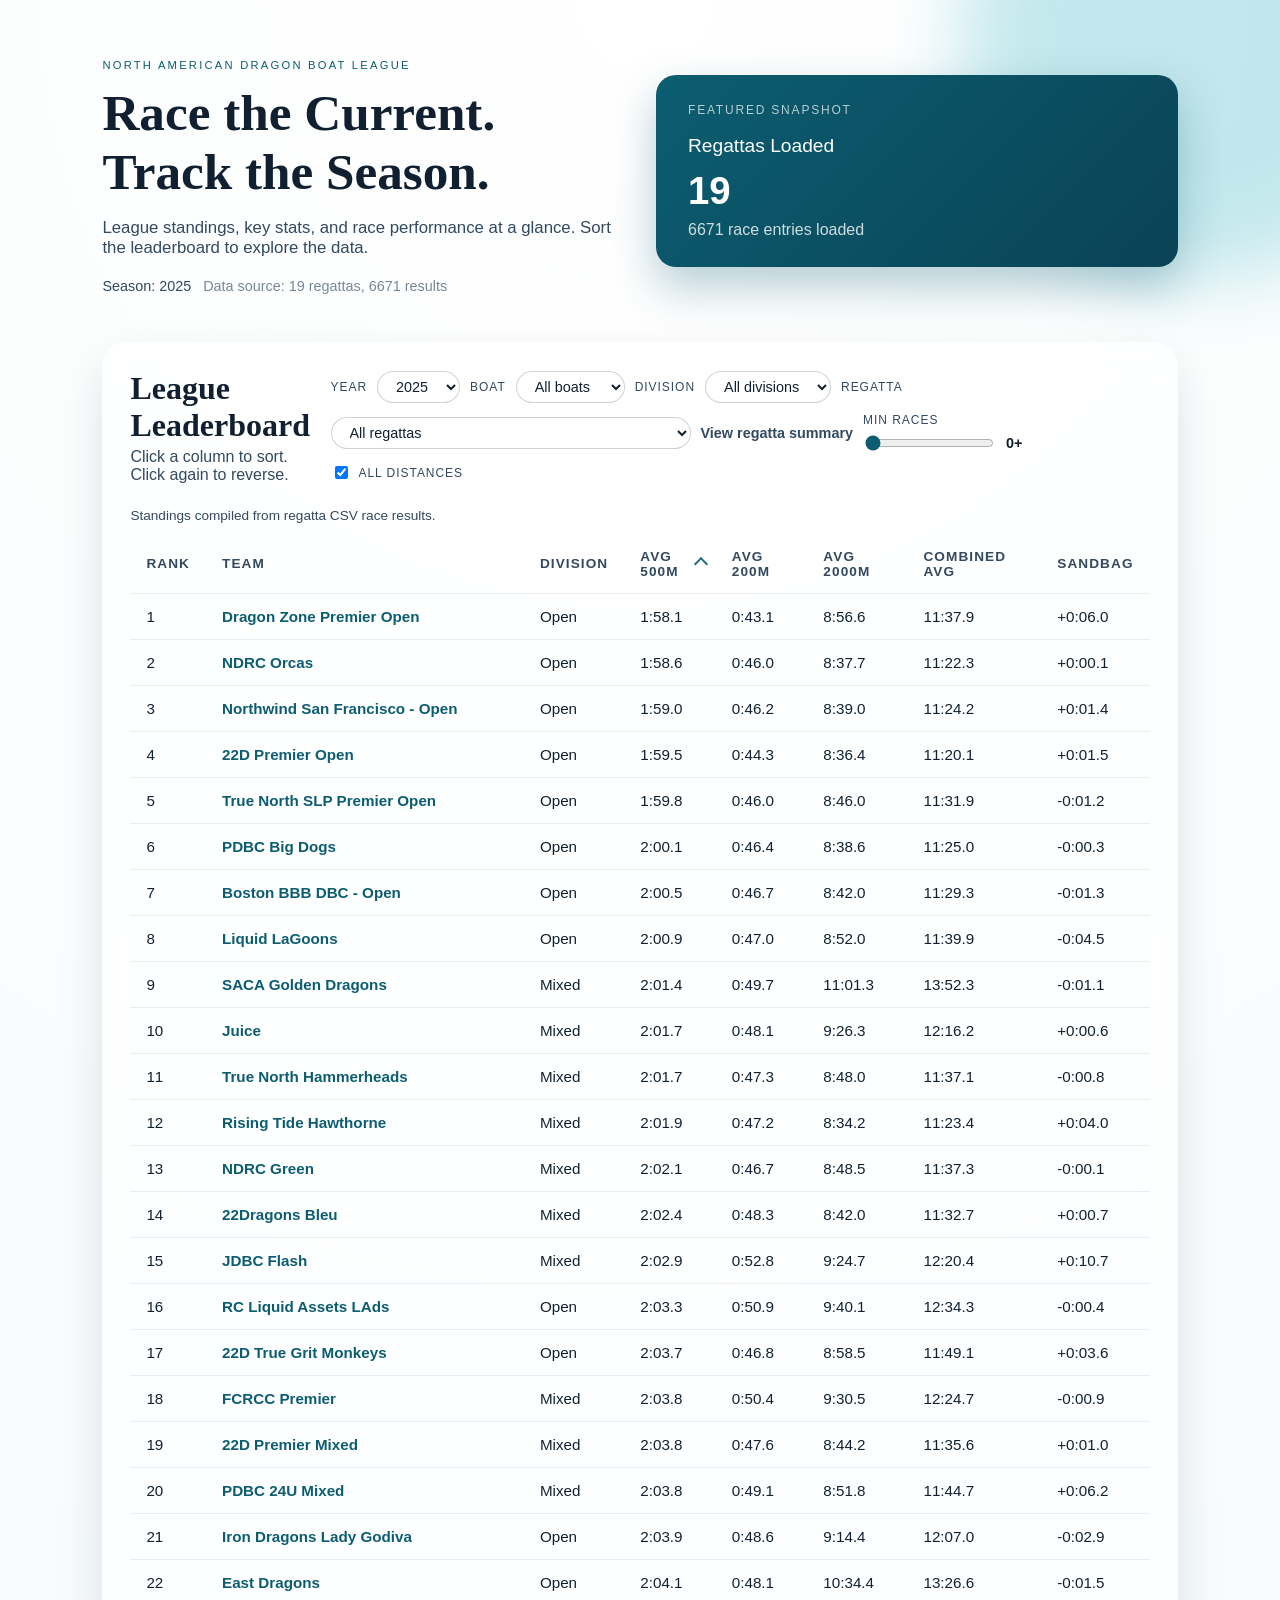
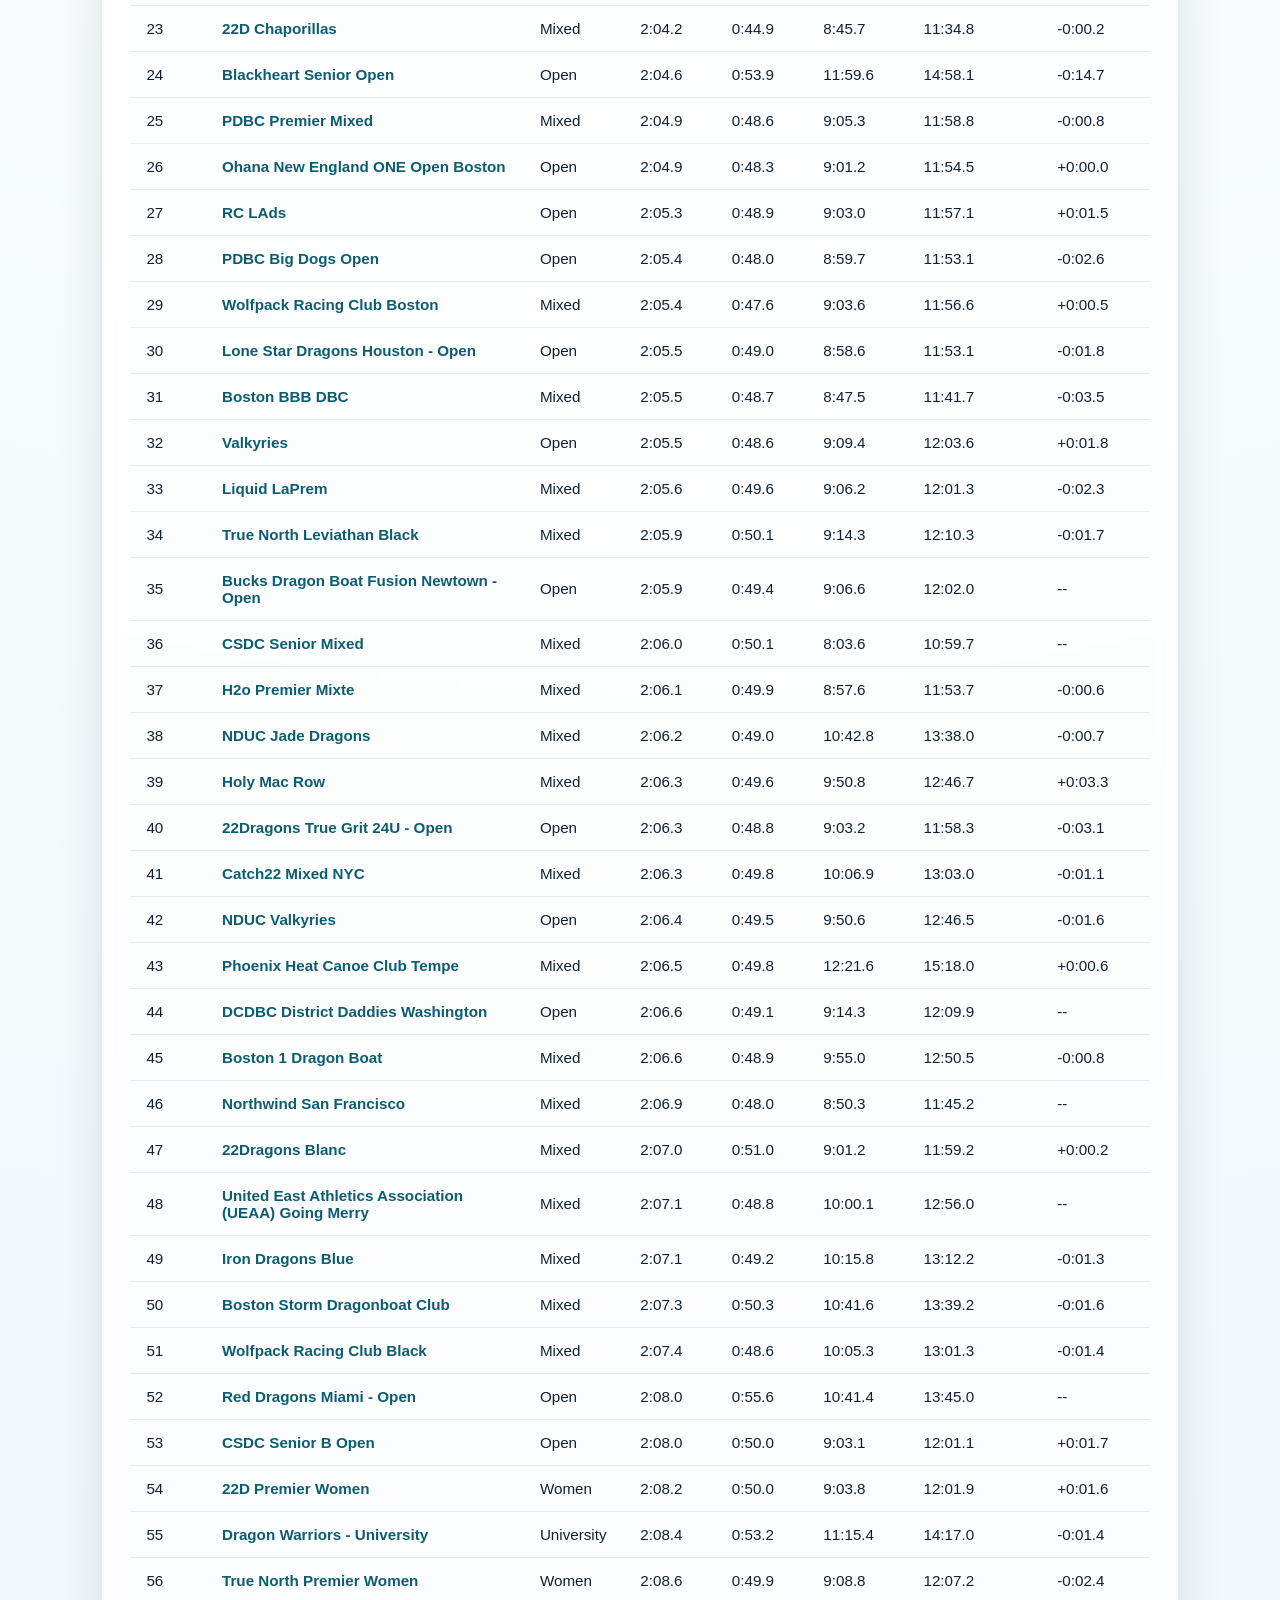
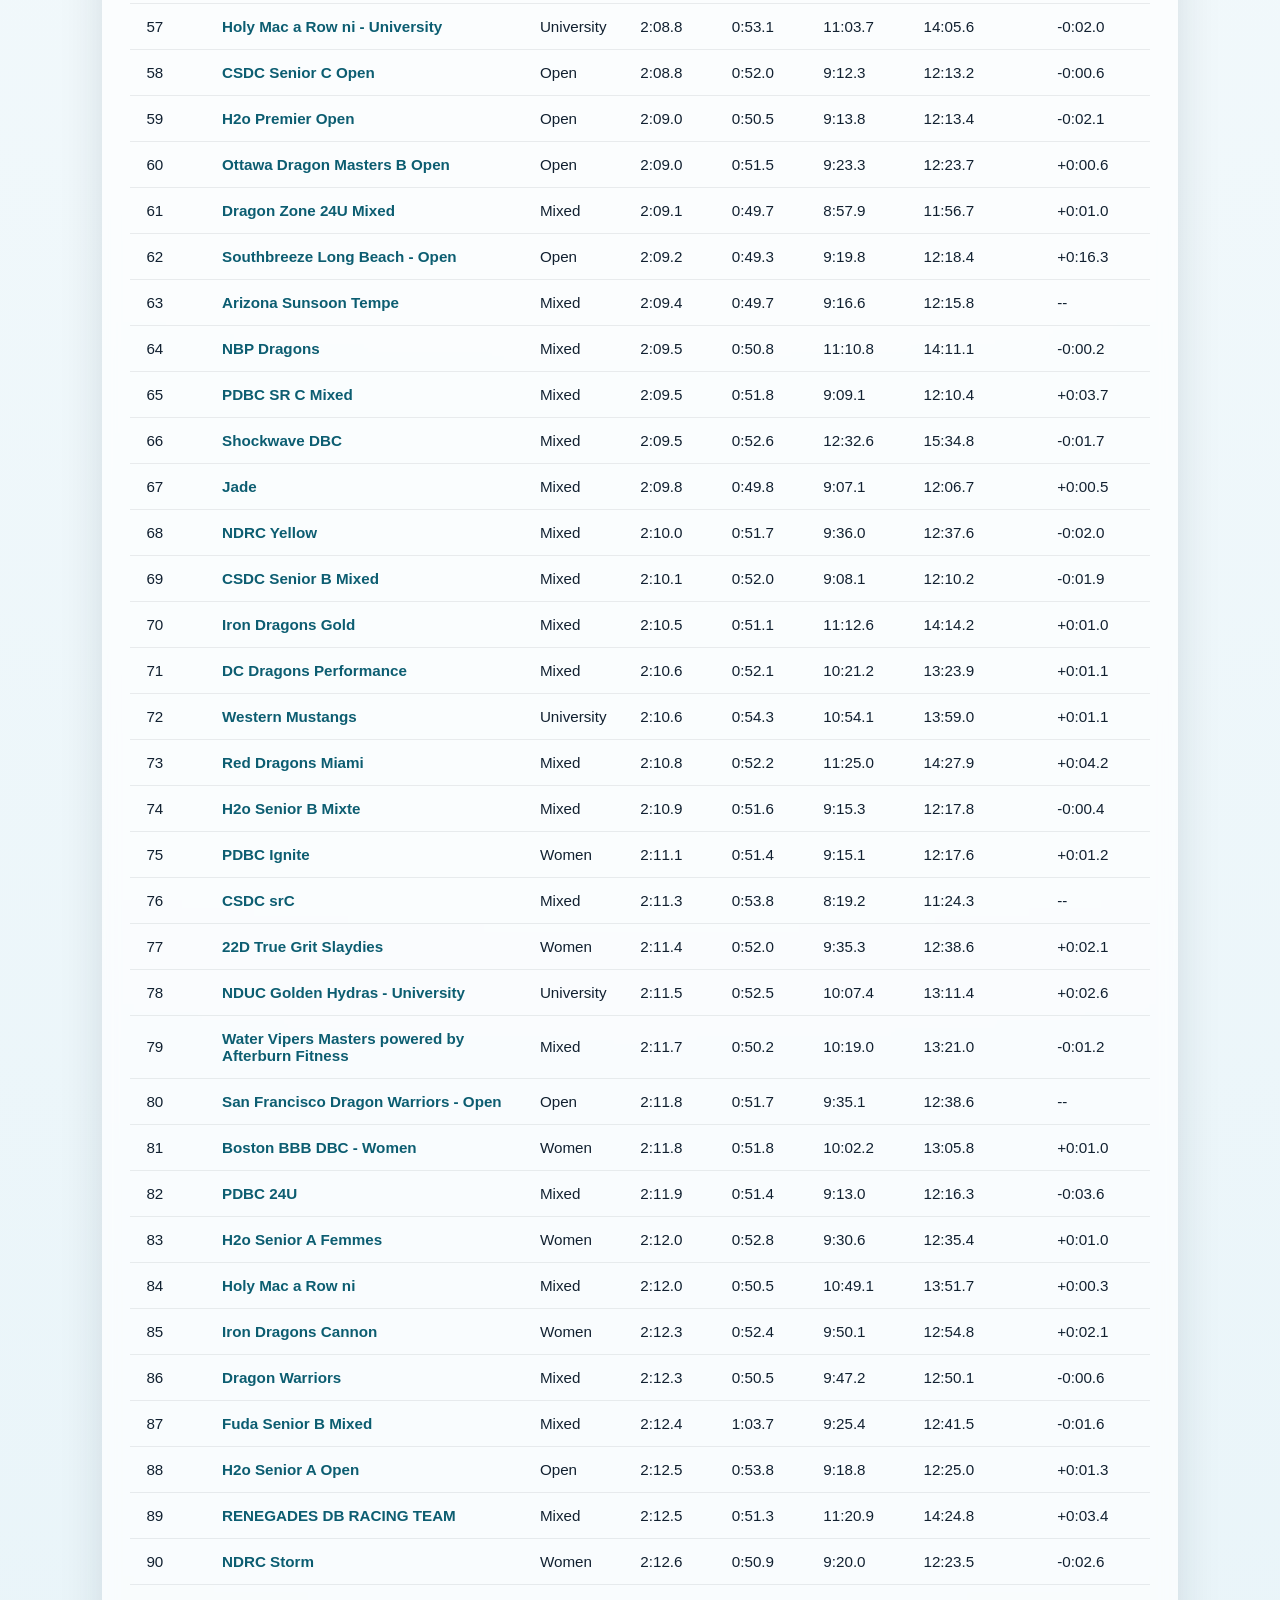
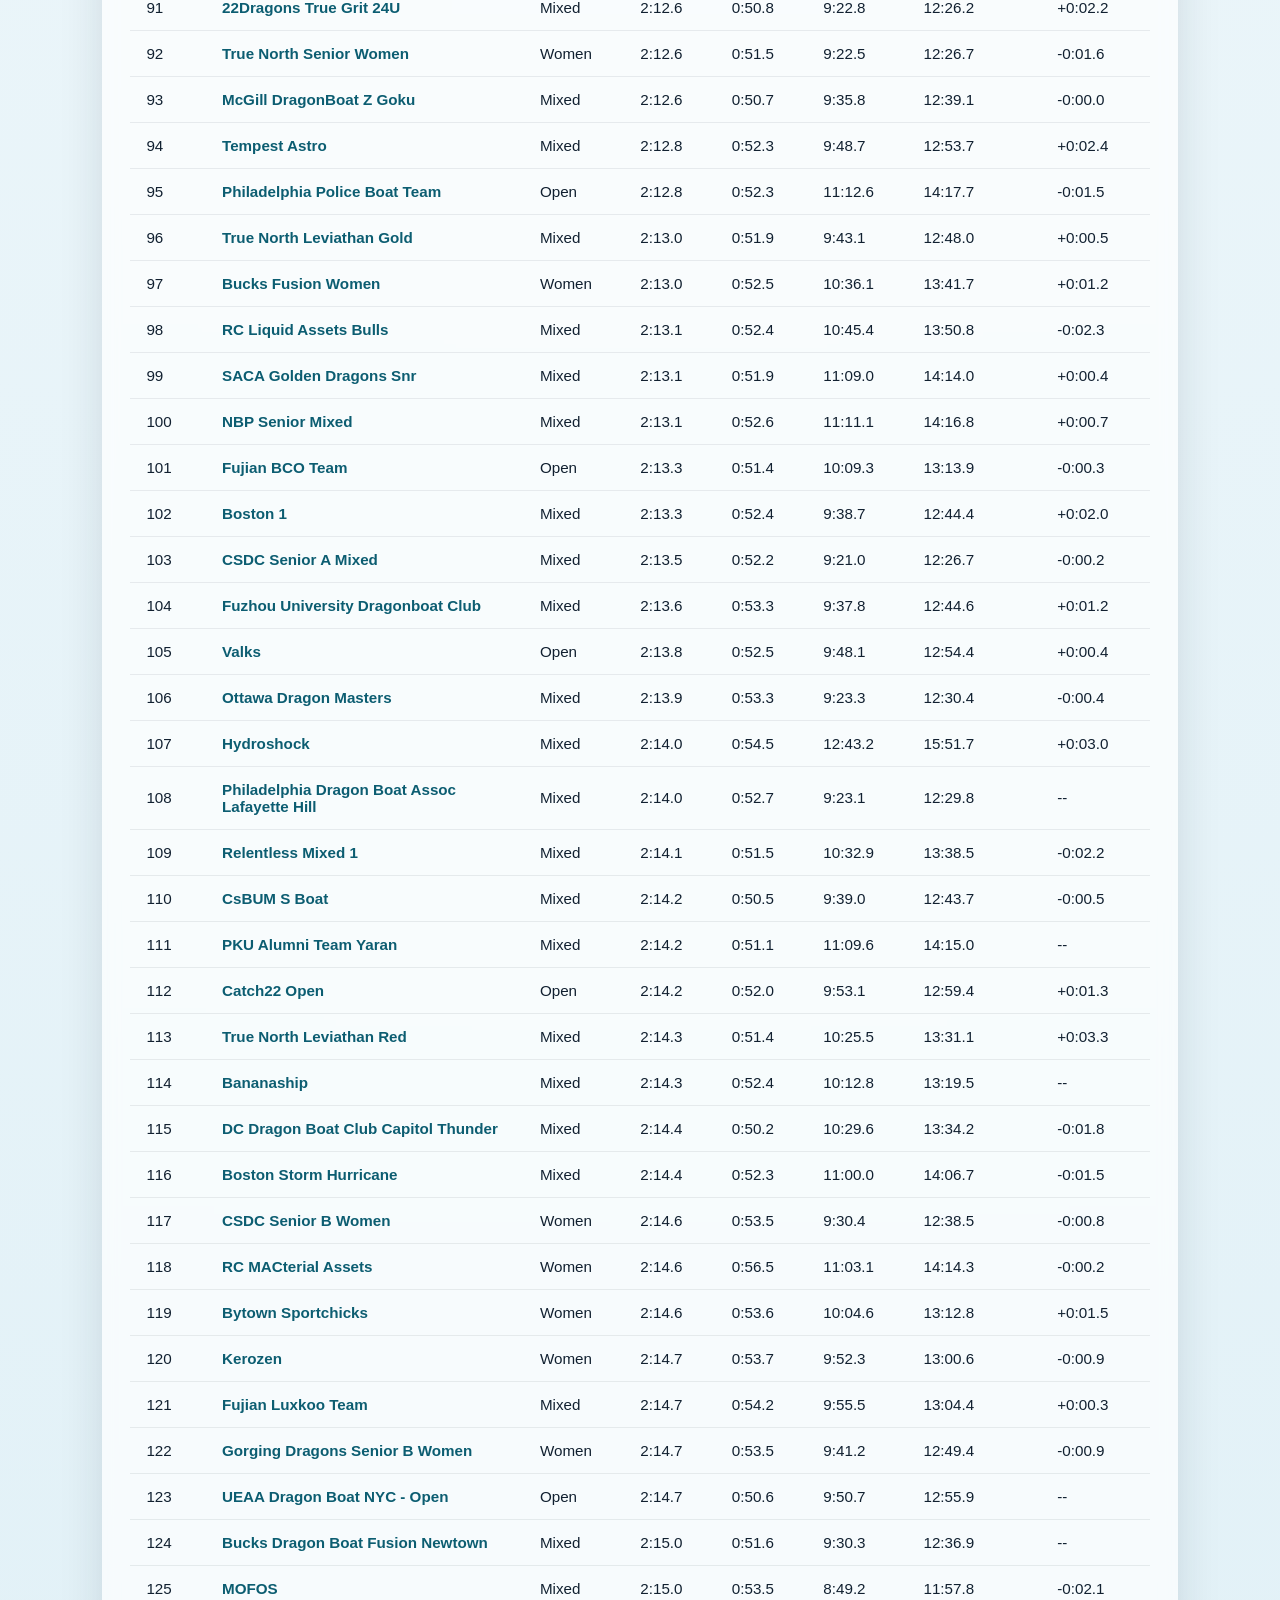
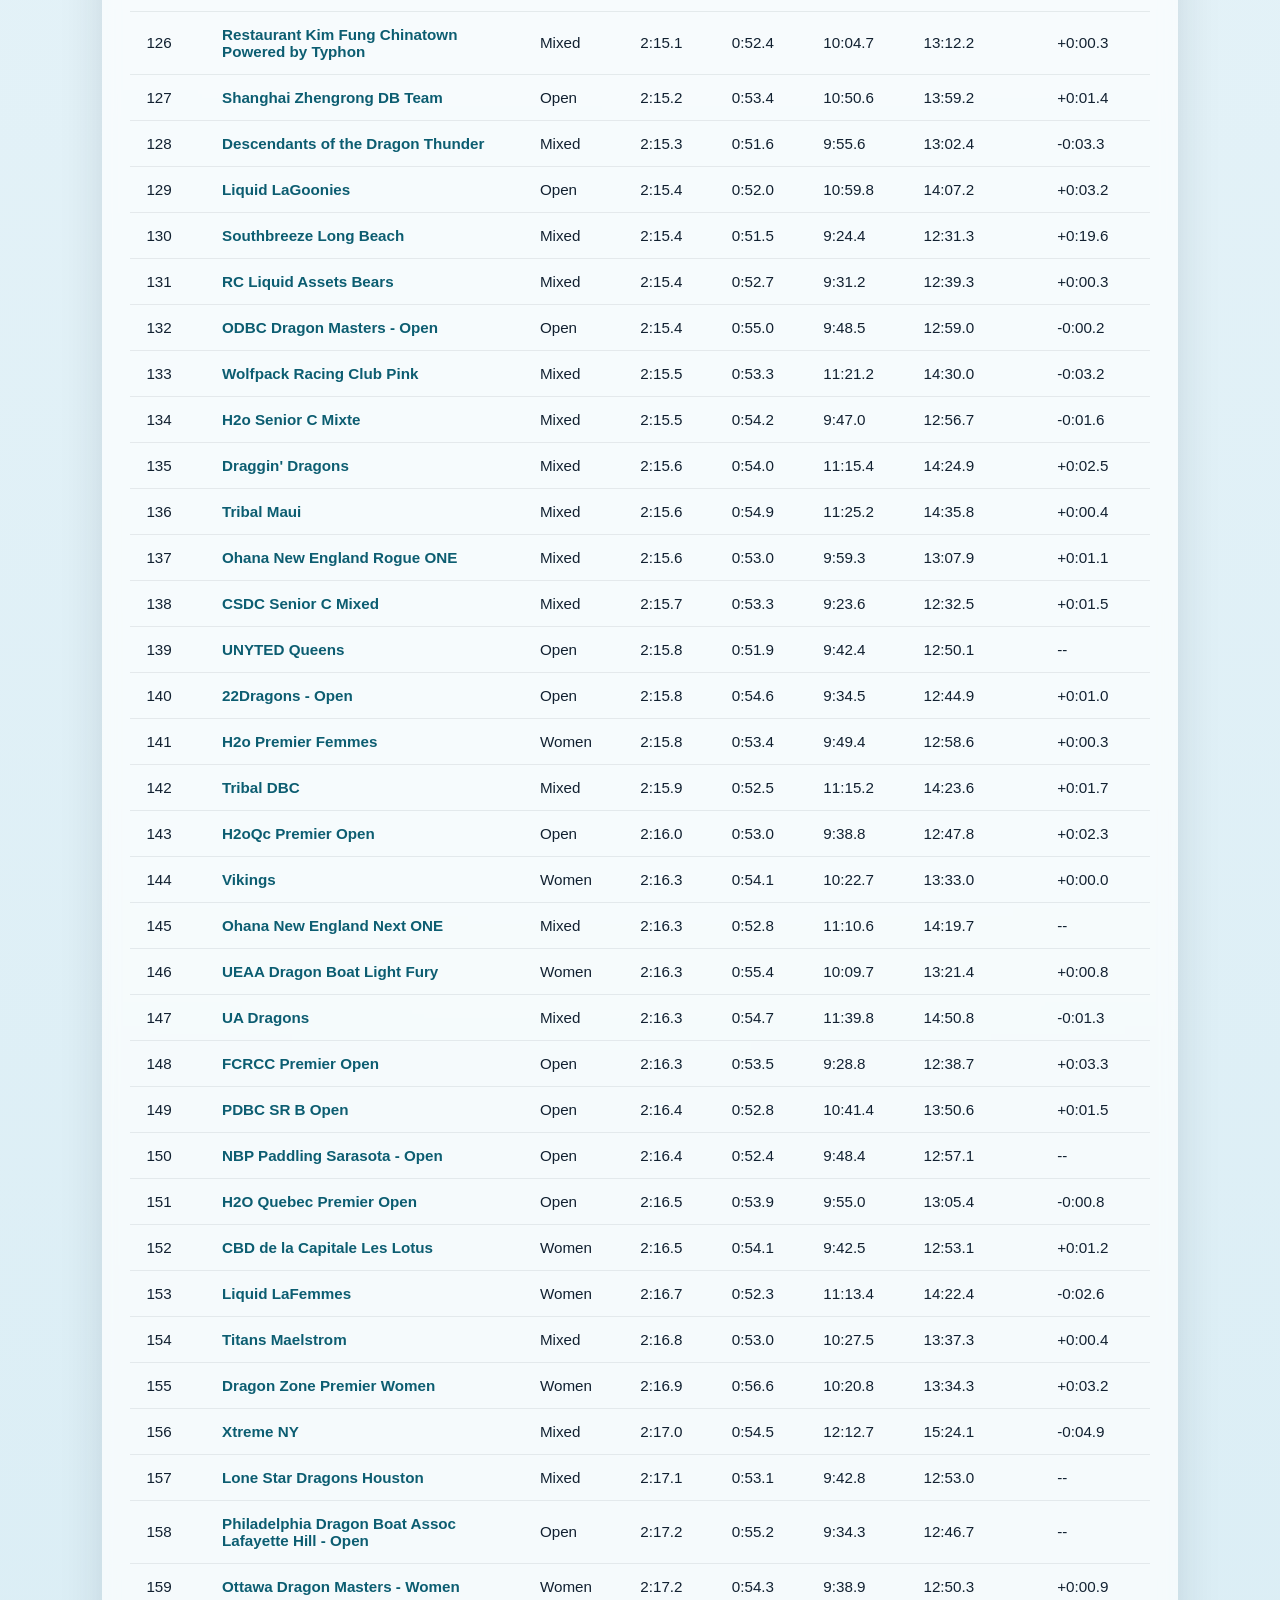
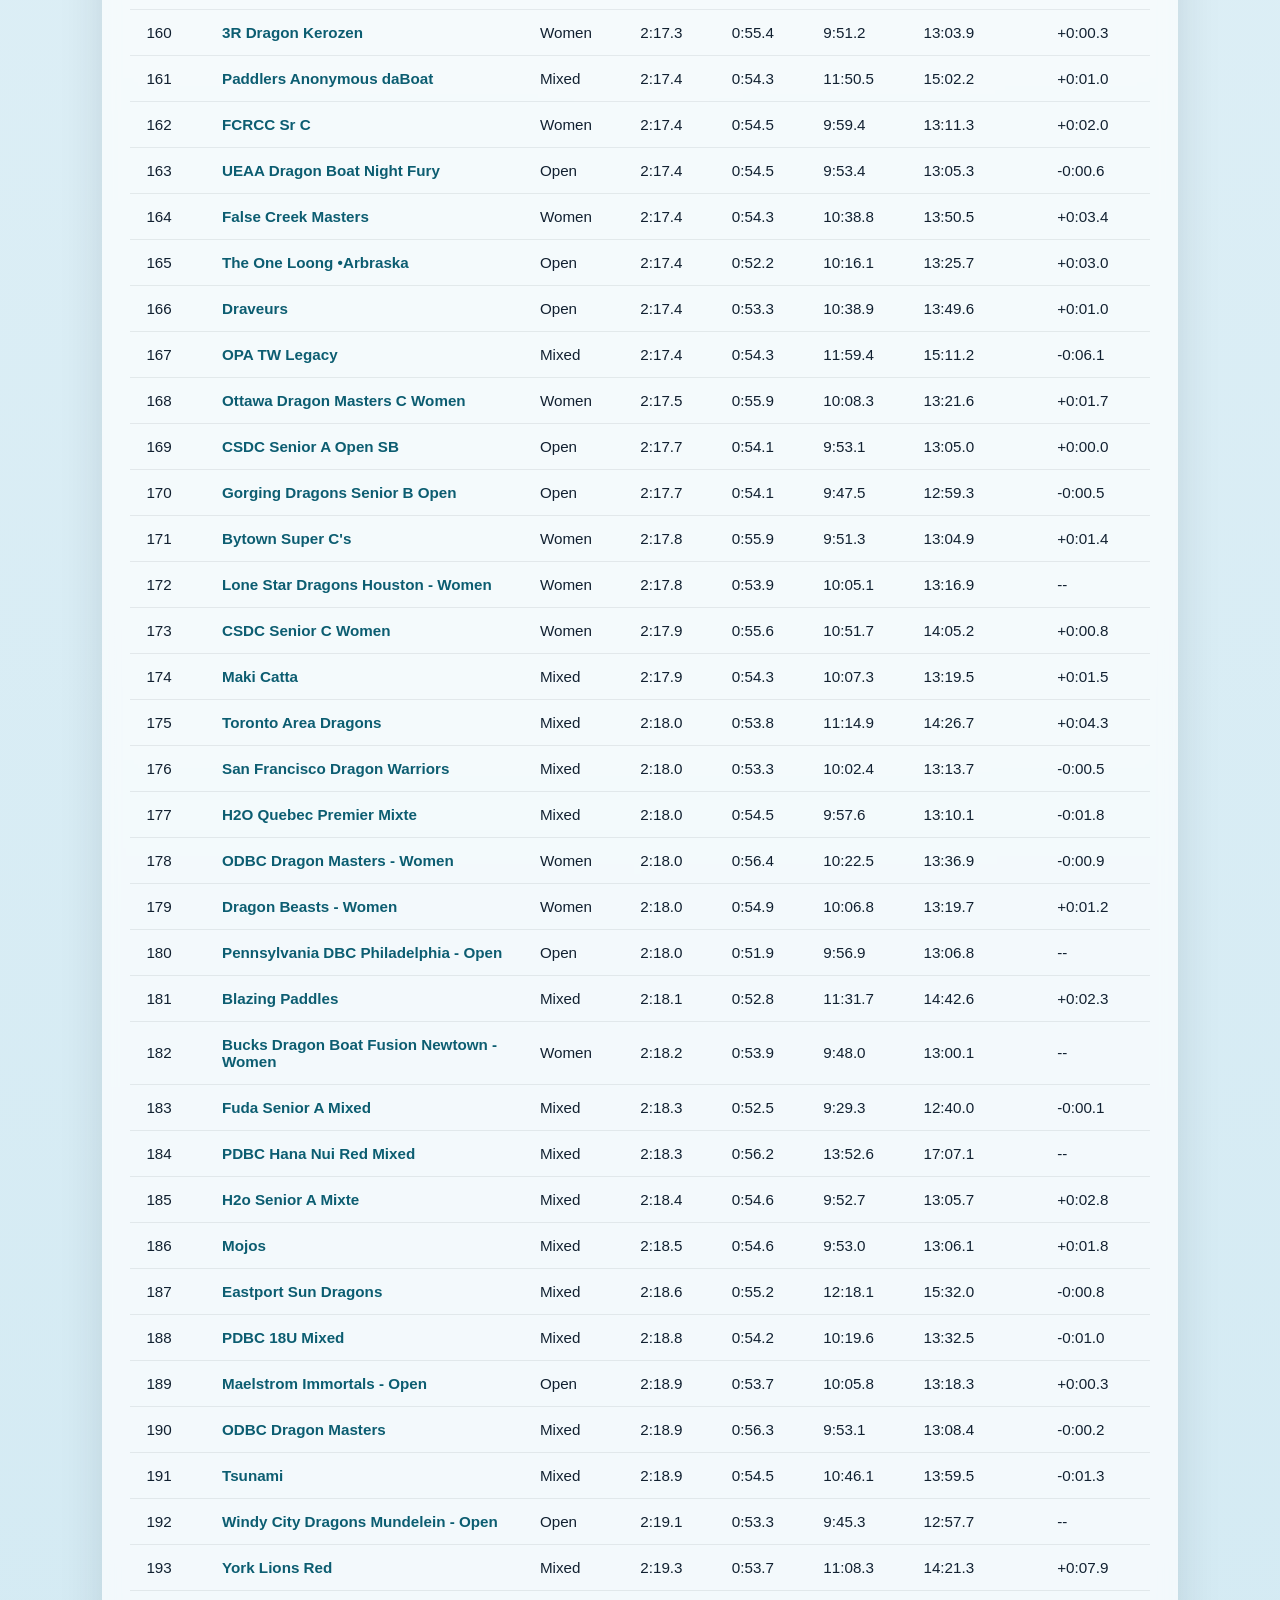
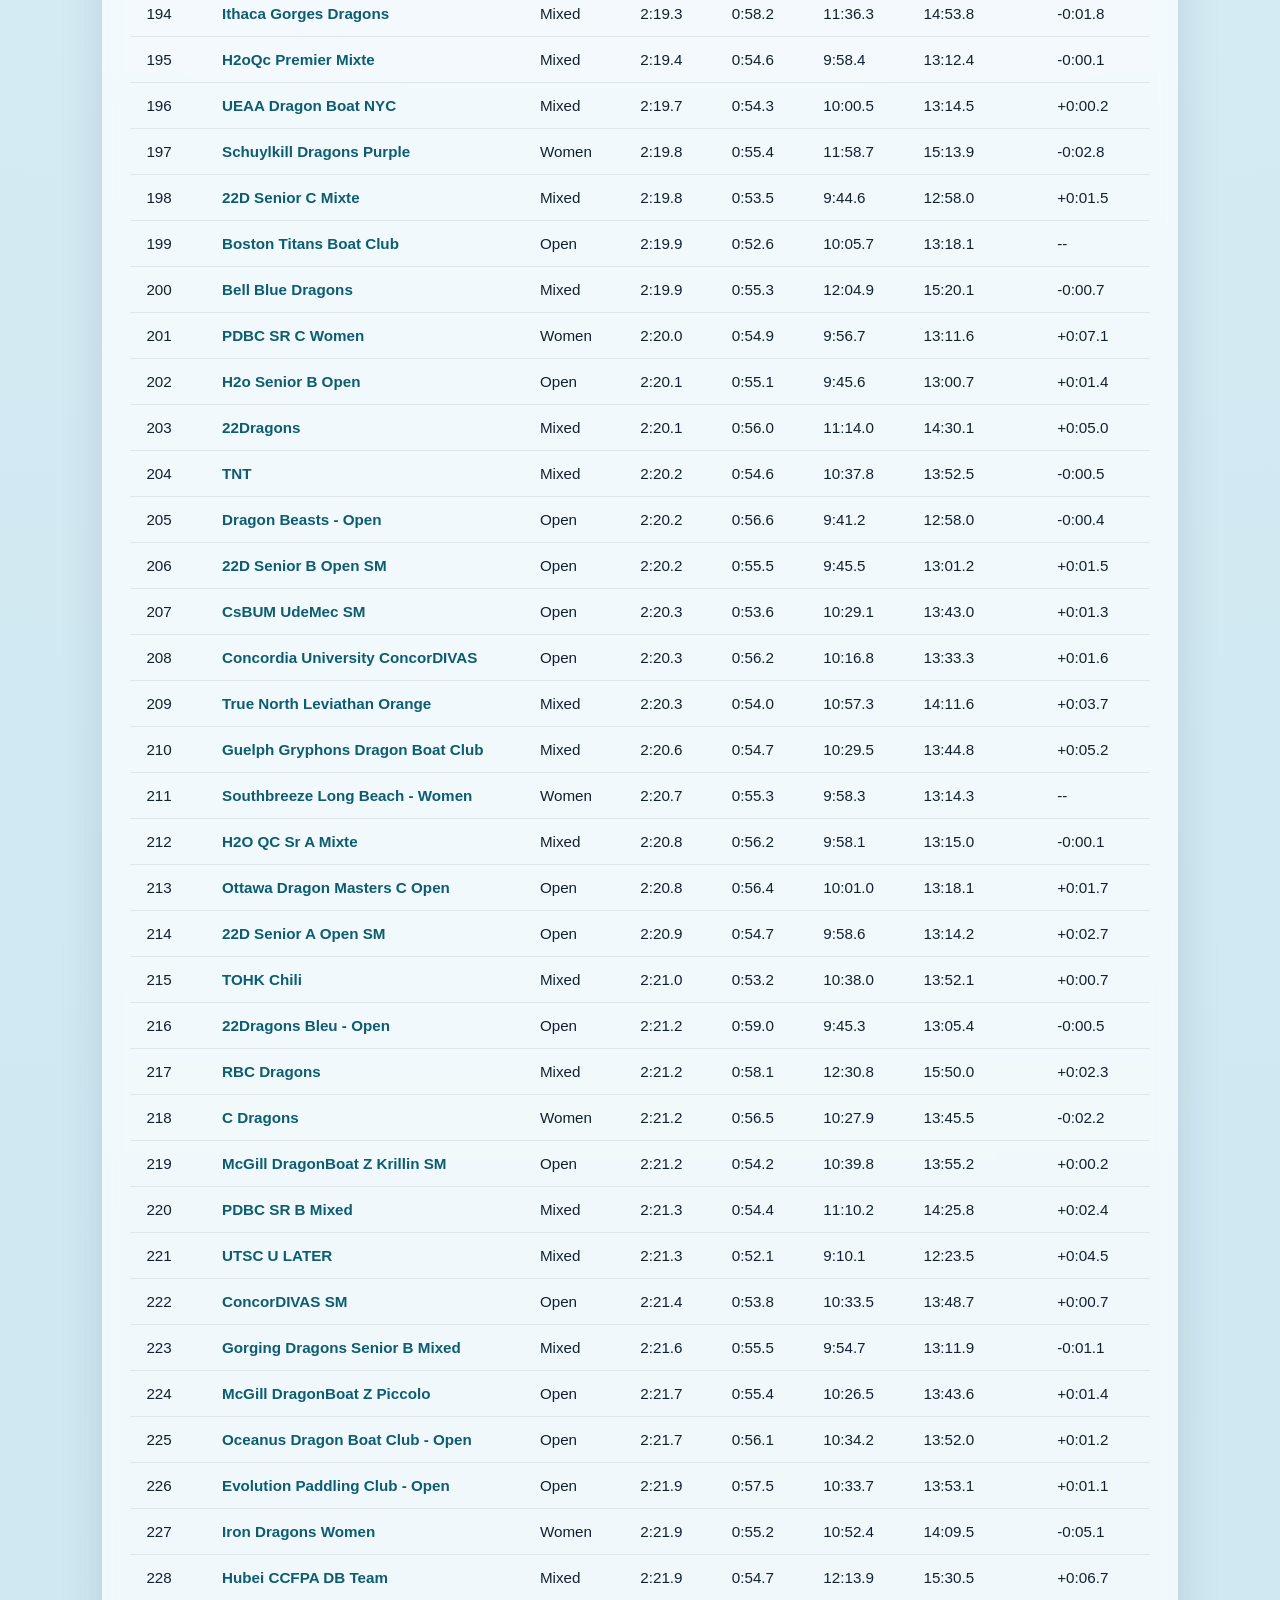
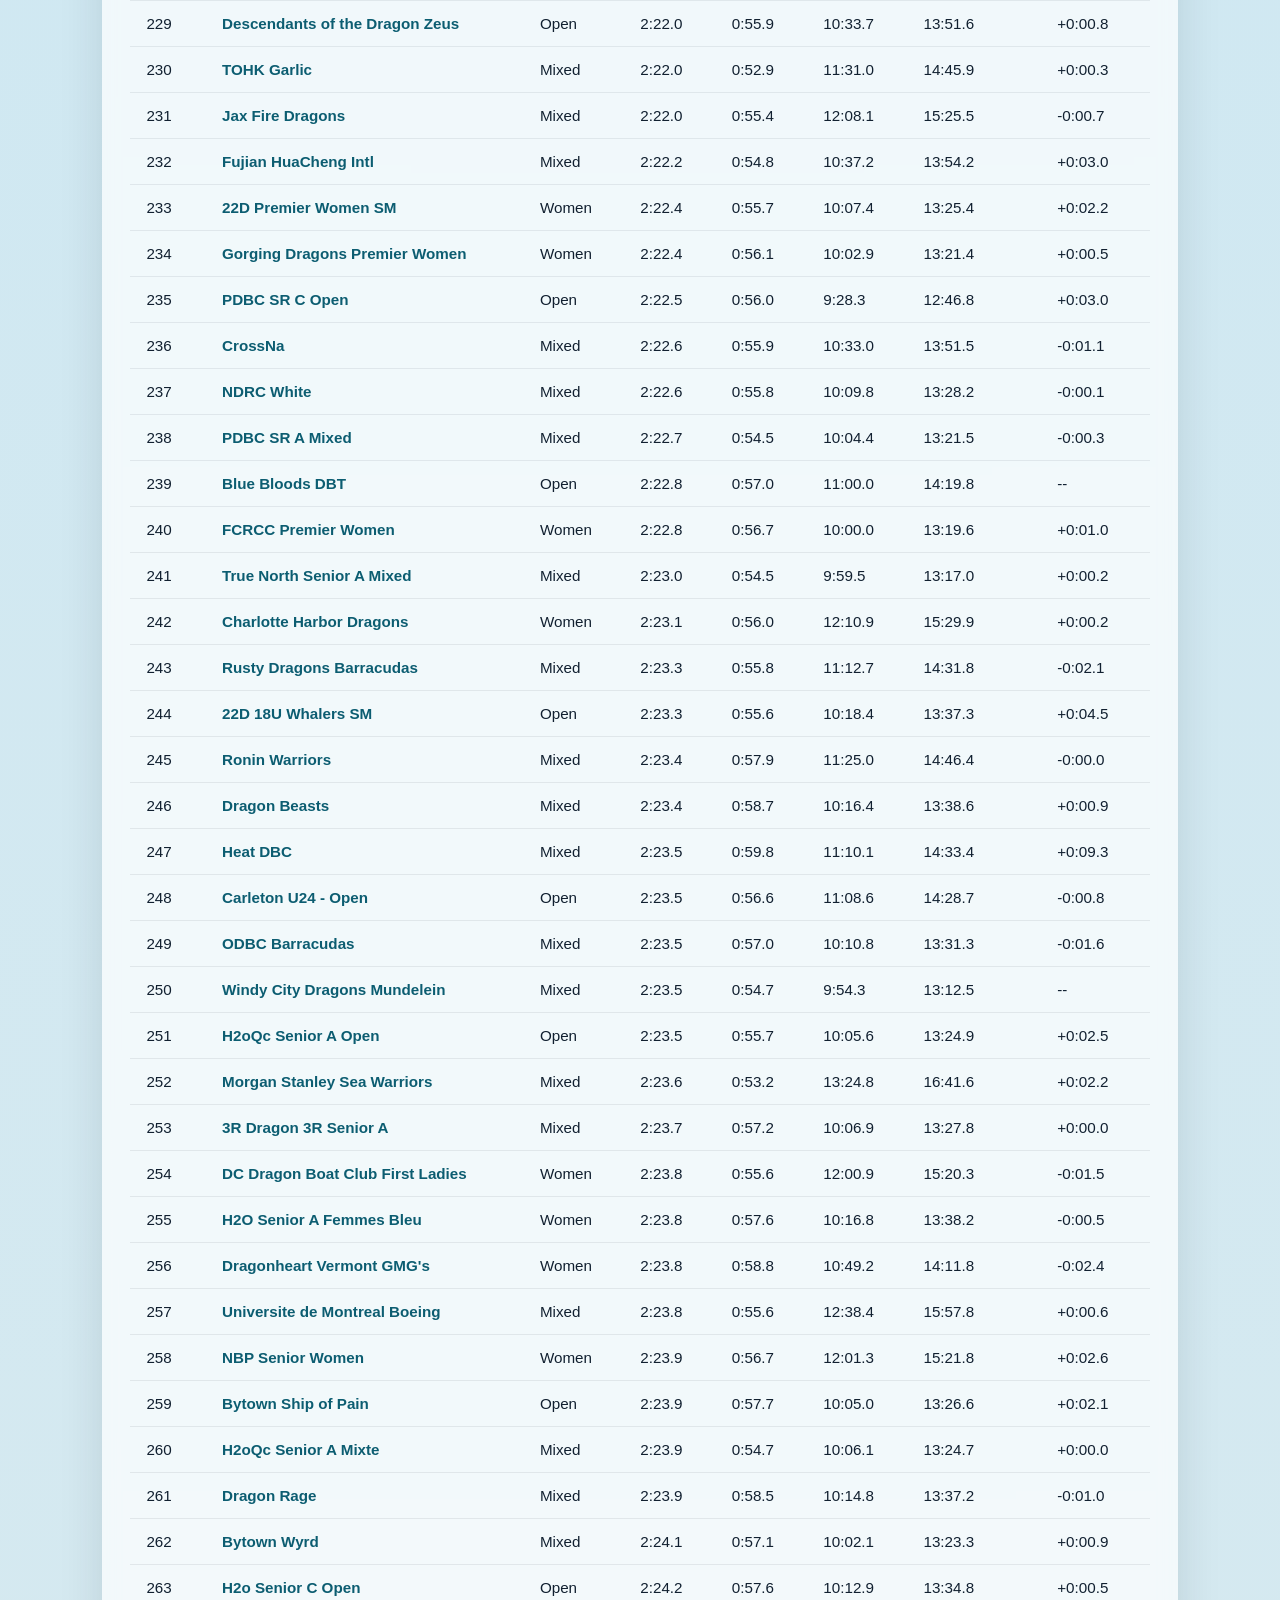
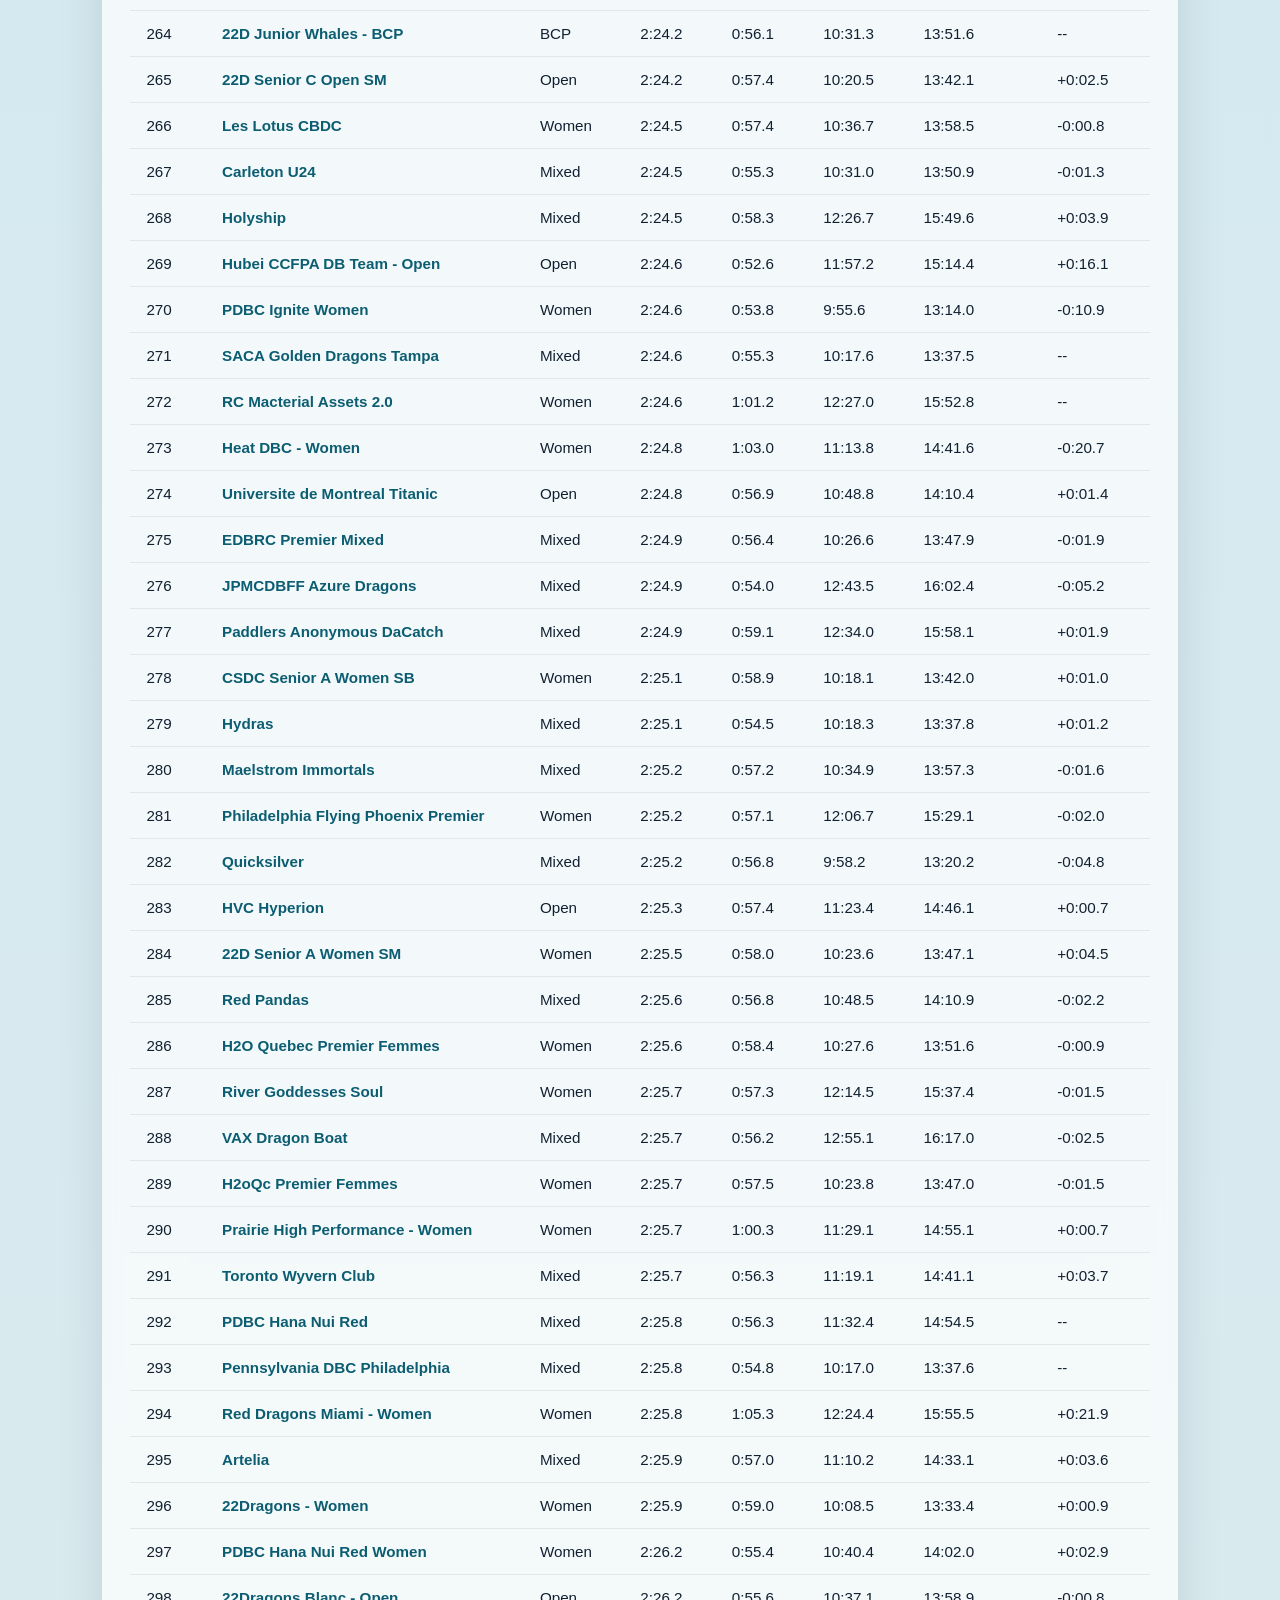
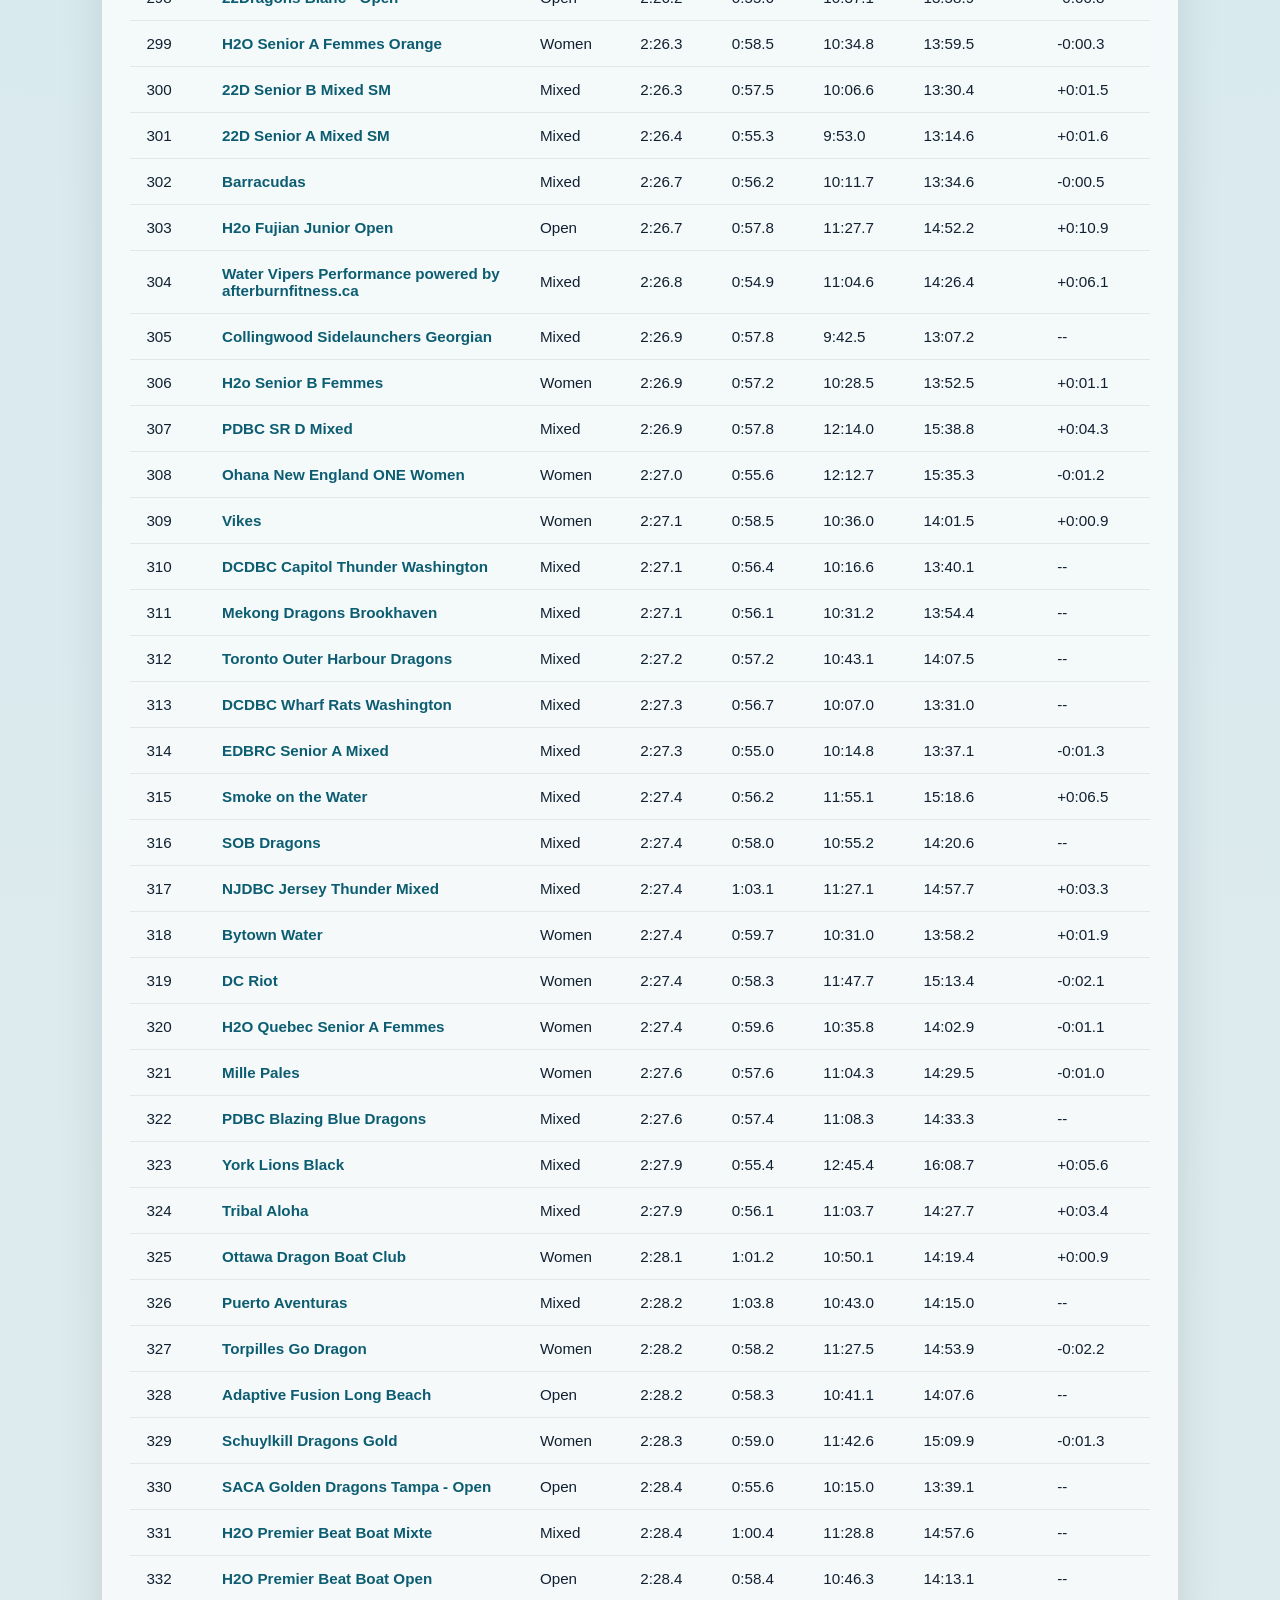
==== commit 48d1725c: "cleaned more team names" ====
--- a/index.html
+++ b/index.html
@@ -74,9 +74,10 @@
               </div>
             </div>
             <label class="checkbox">
-              <input id="all-distances" type="checkbox" />
+              <input id="all-distances" type="checkbox" checked />
               All distances
             </label>
+            <!-- <button id="export-csv" type="button">Export CSV</button> -->
           </div>
         </div>
 
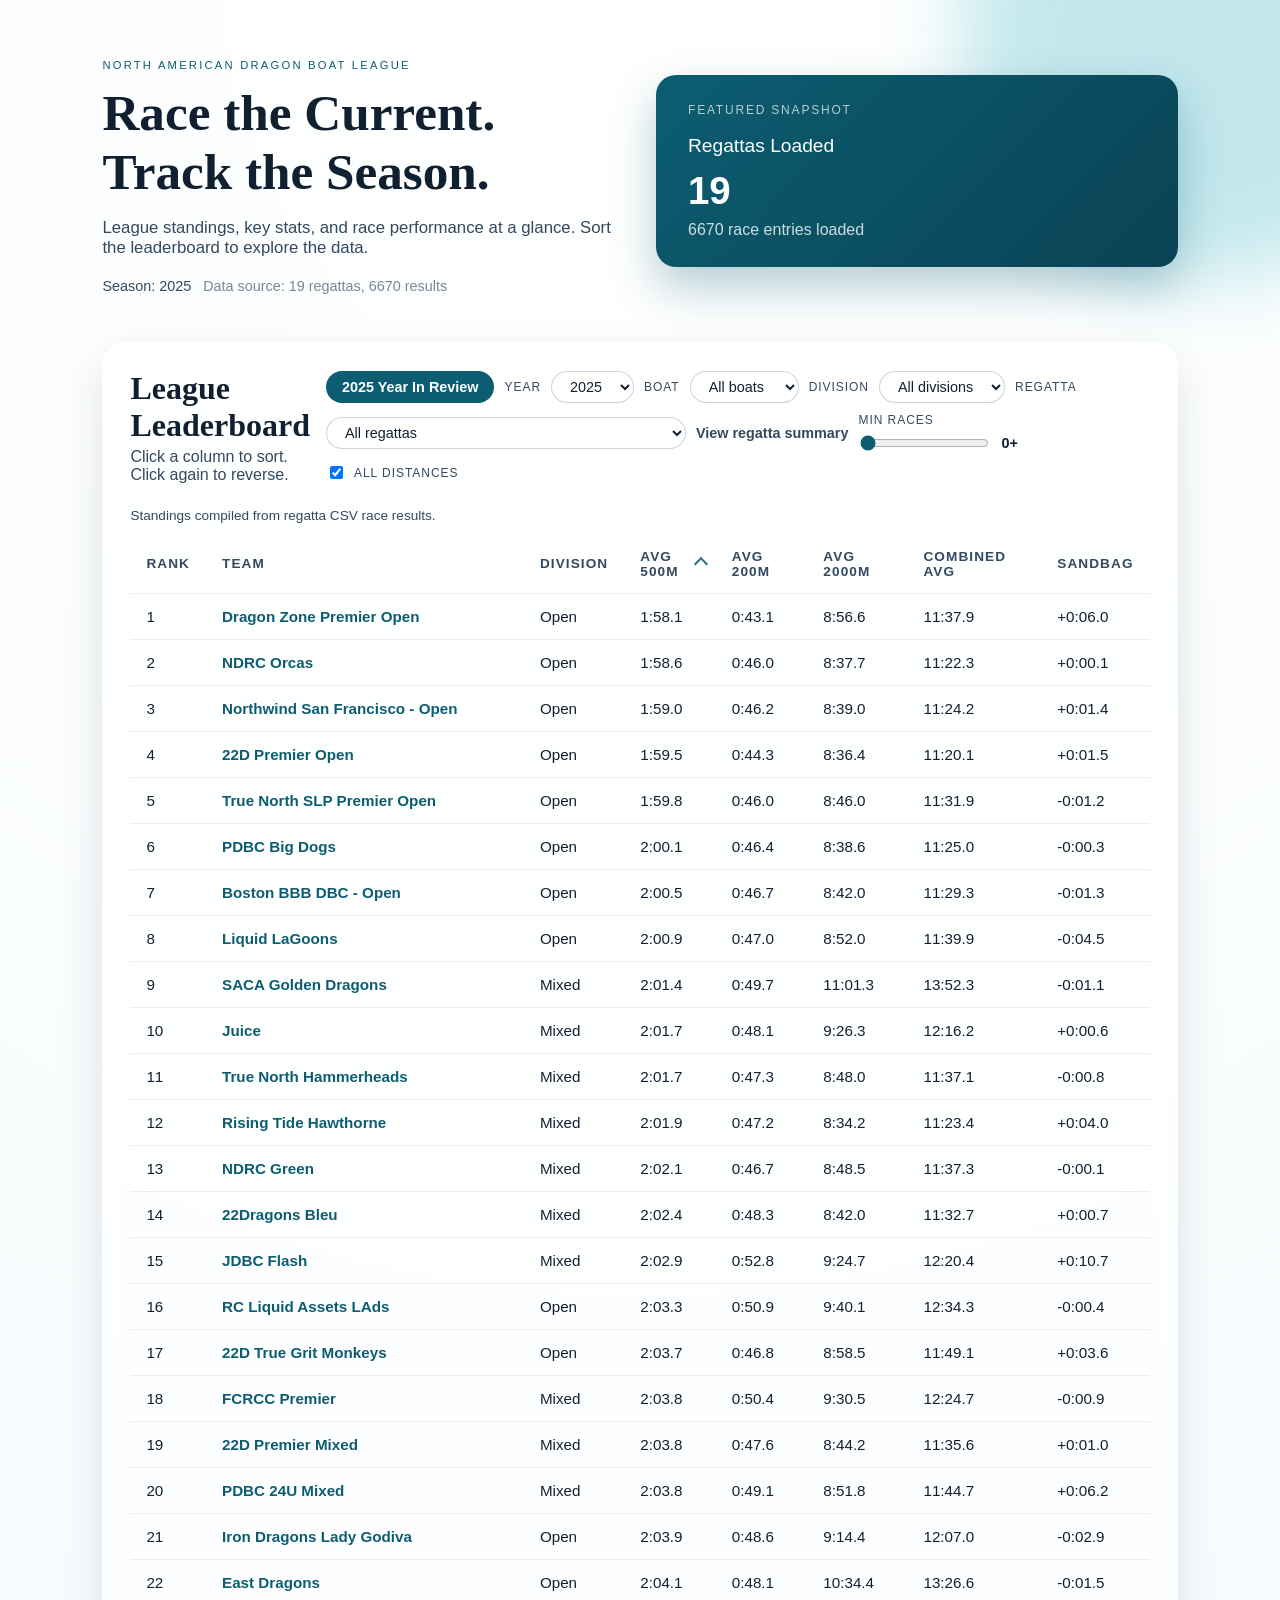
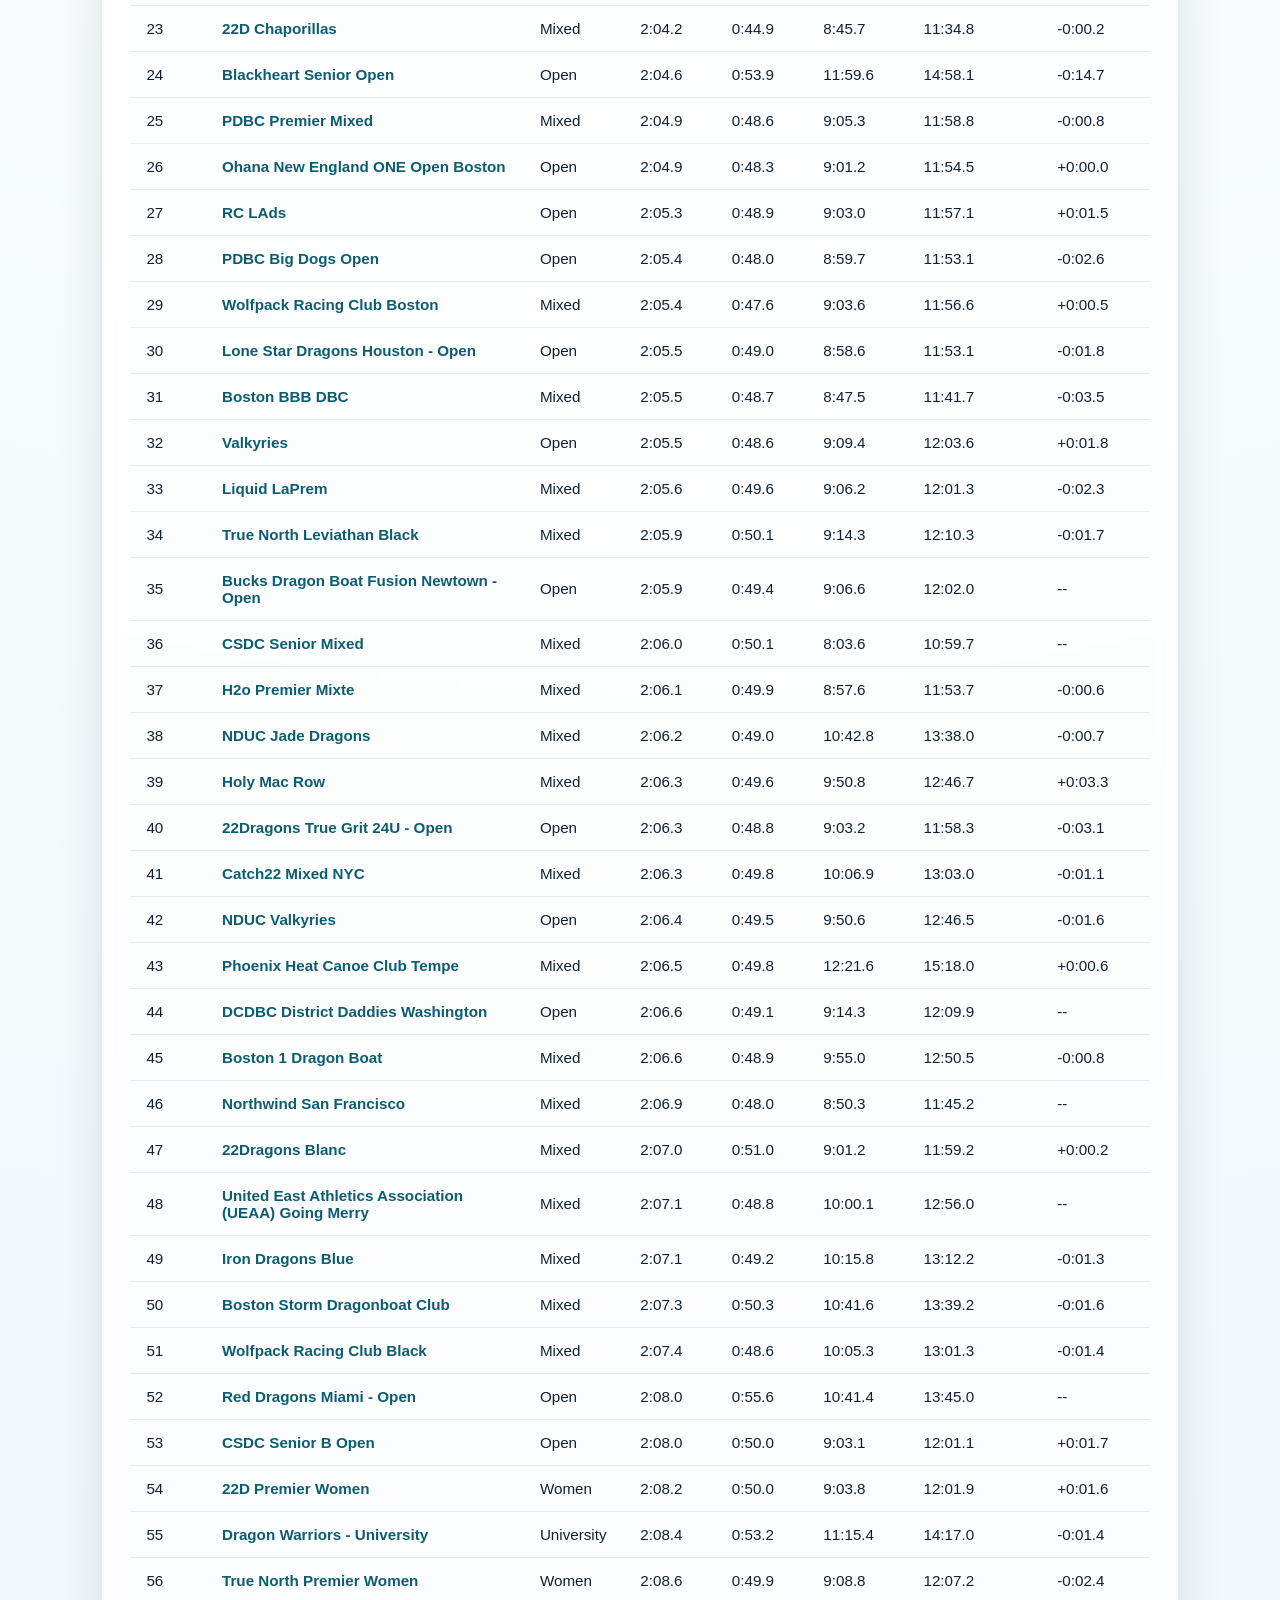
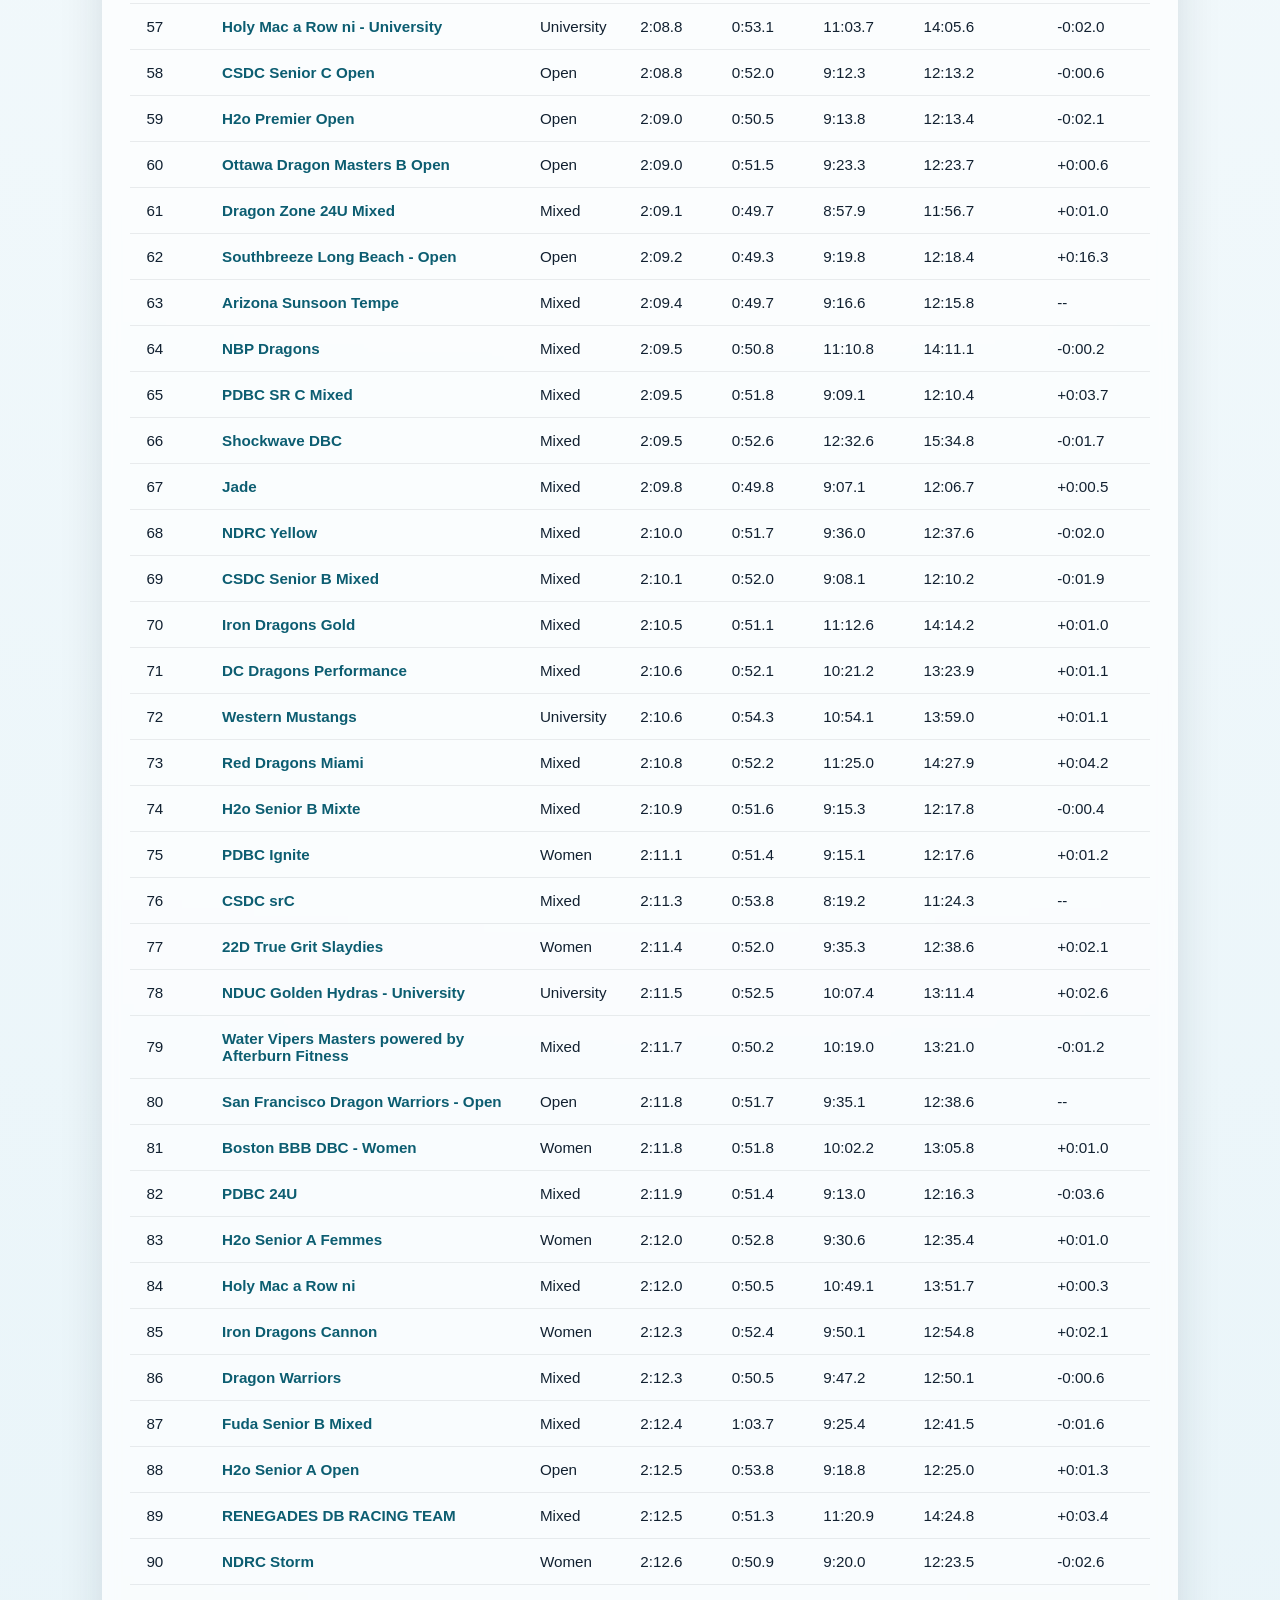
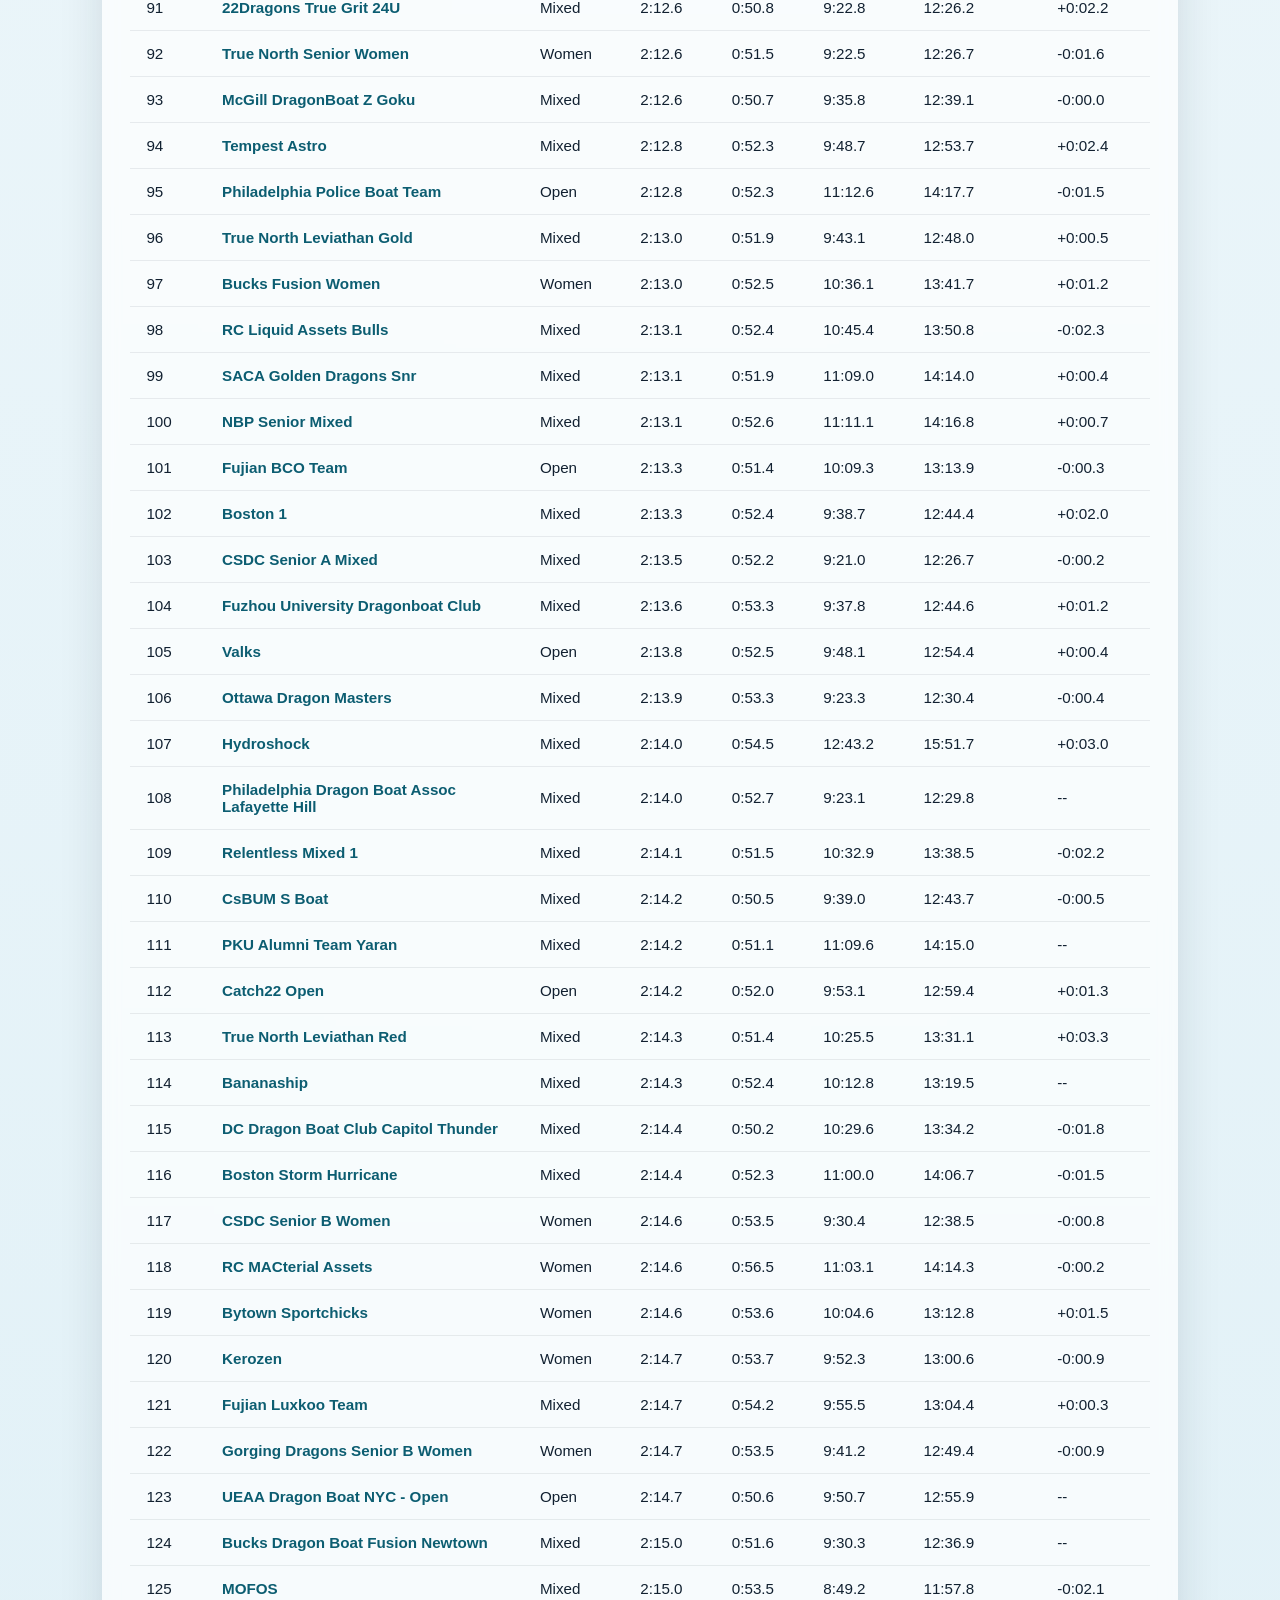
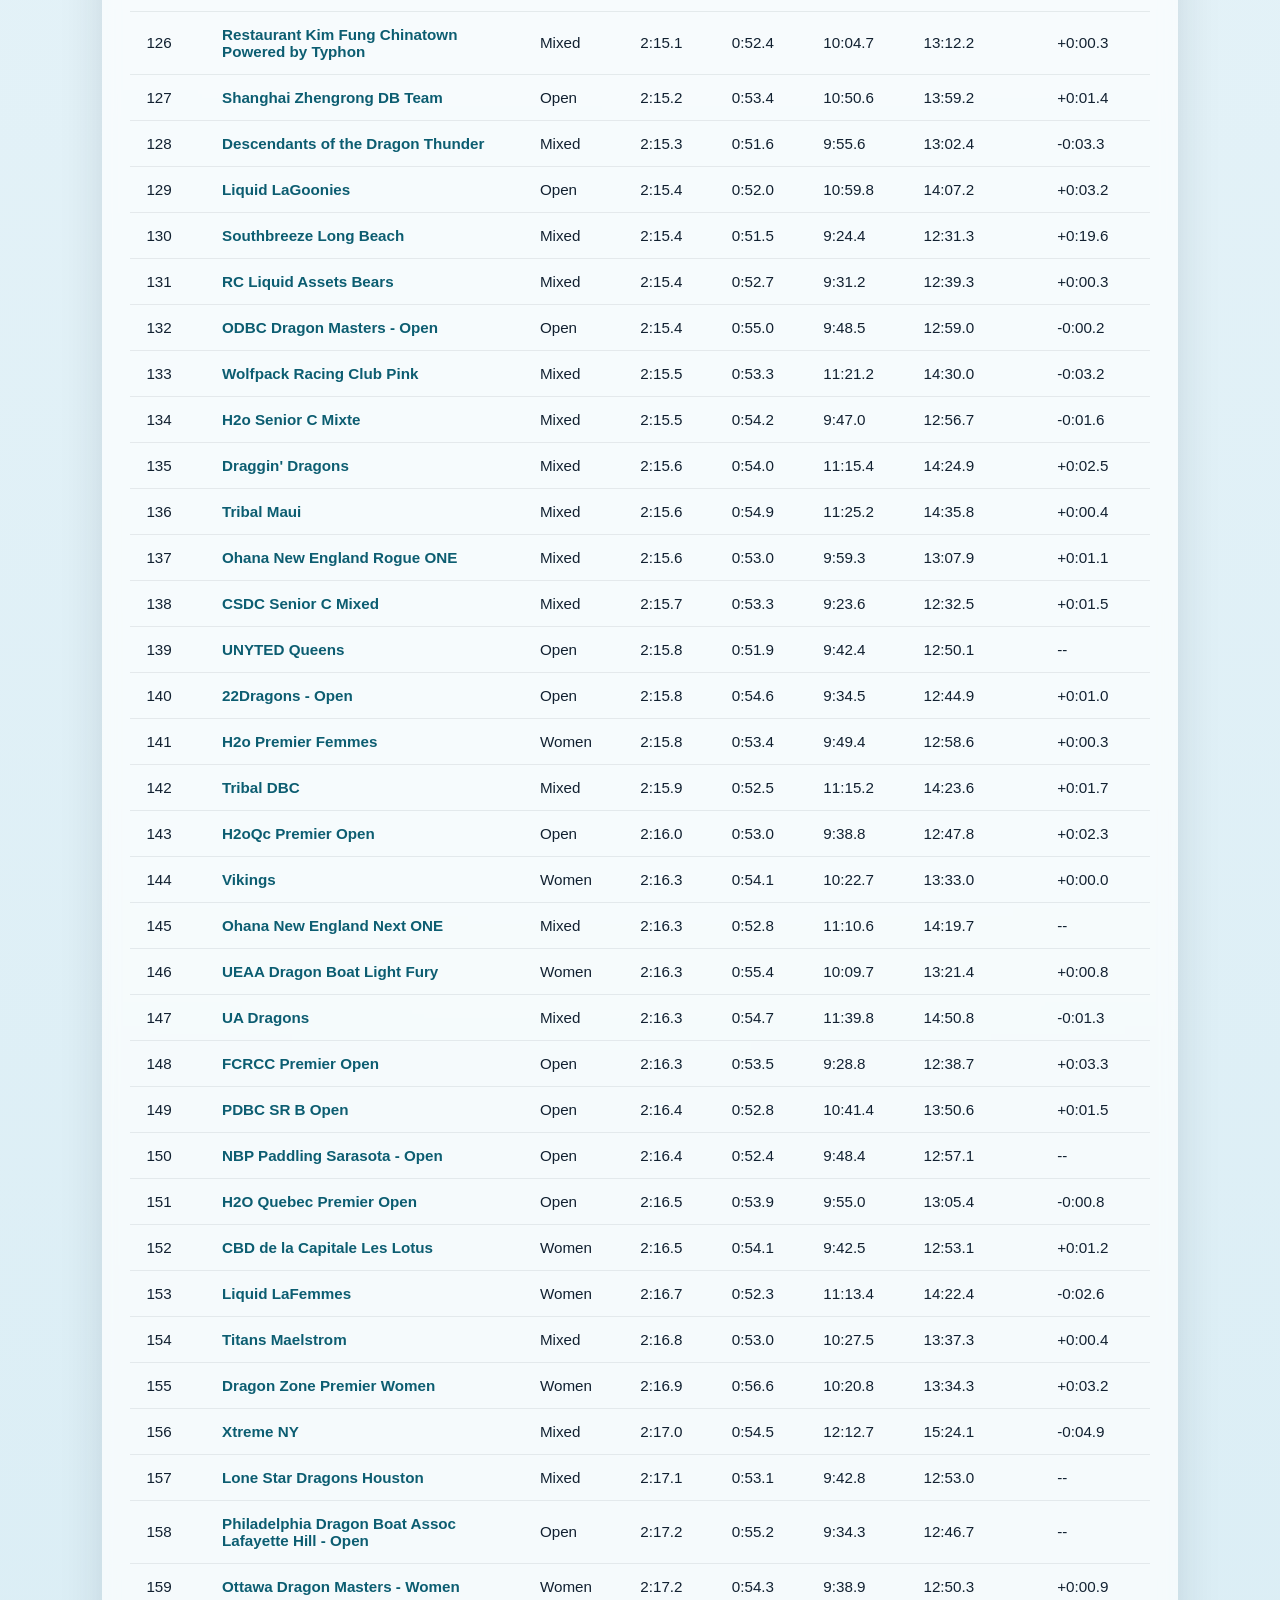
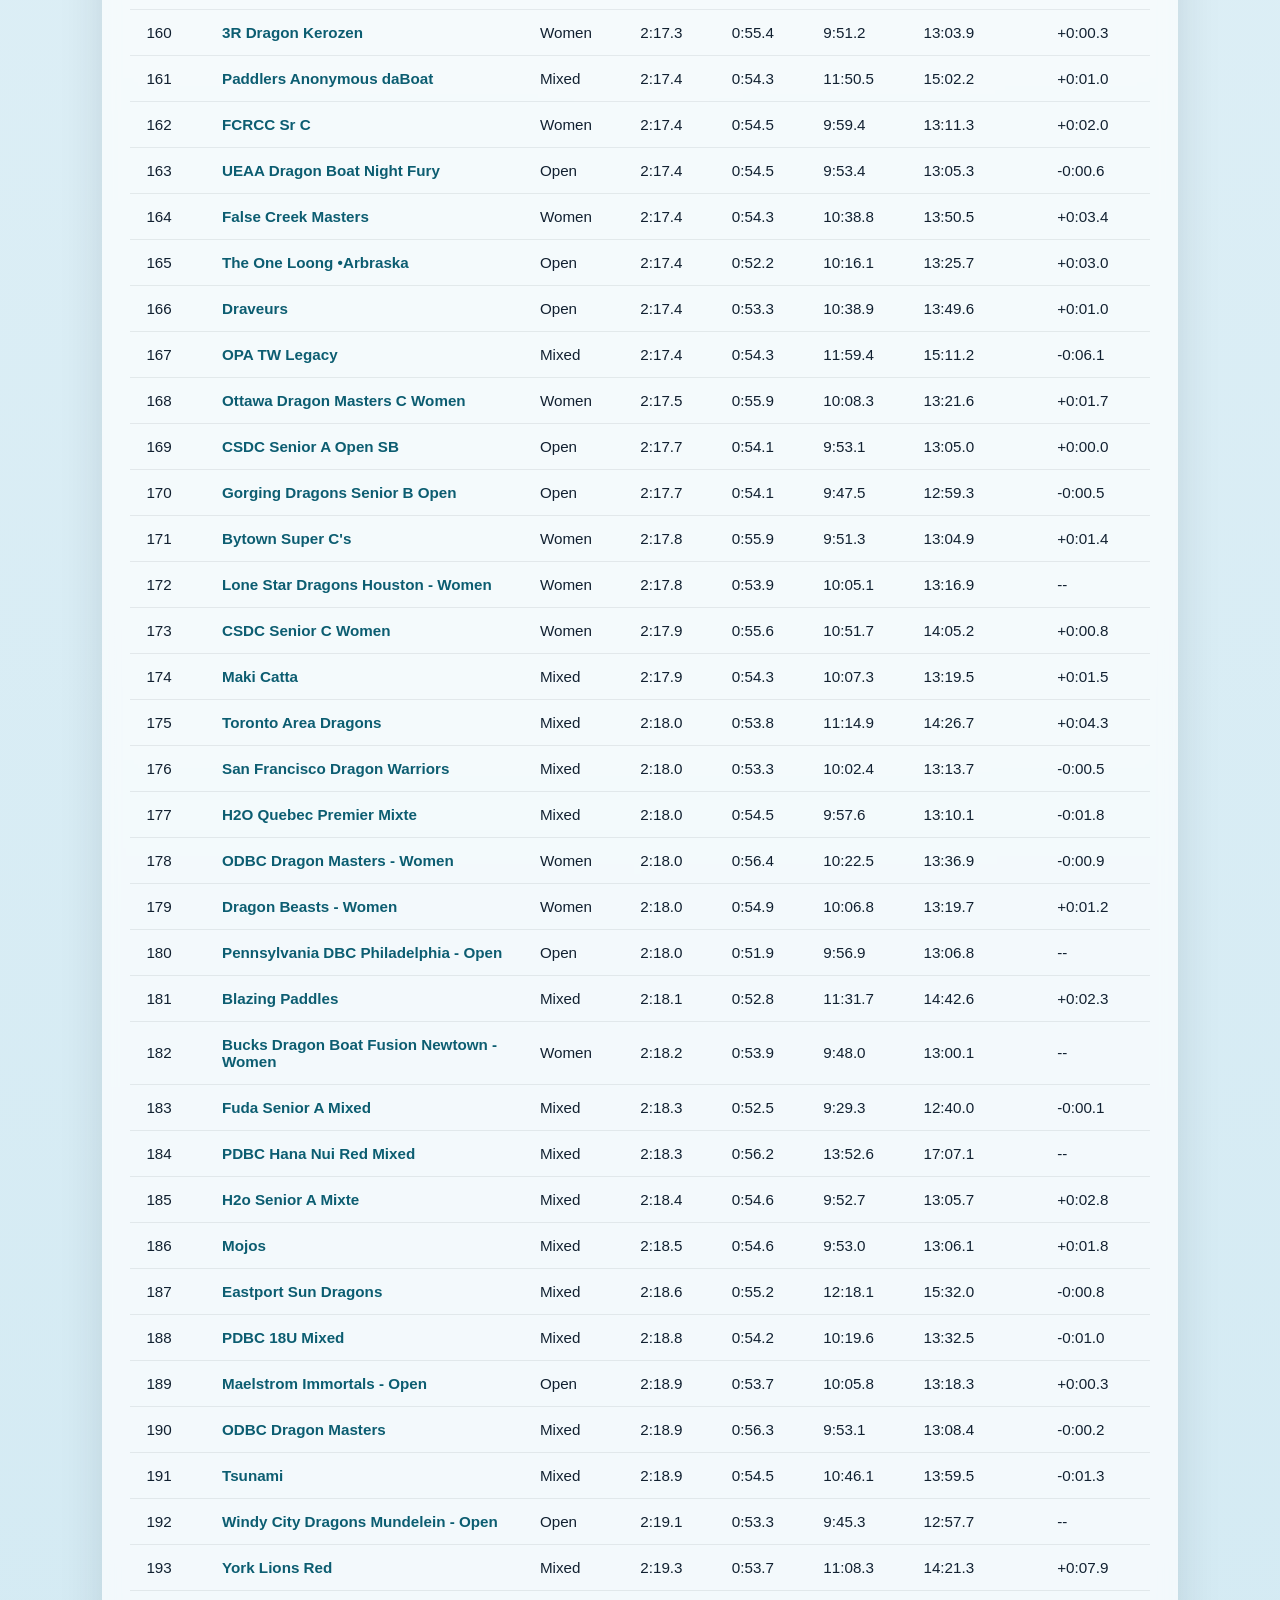
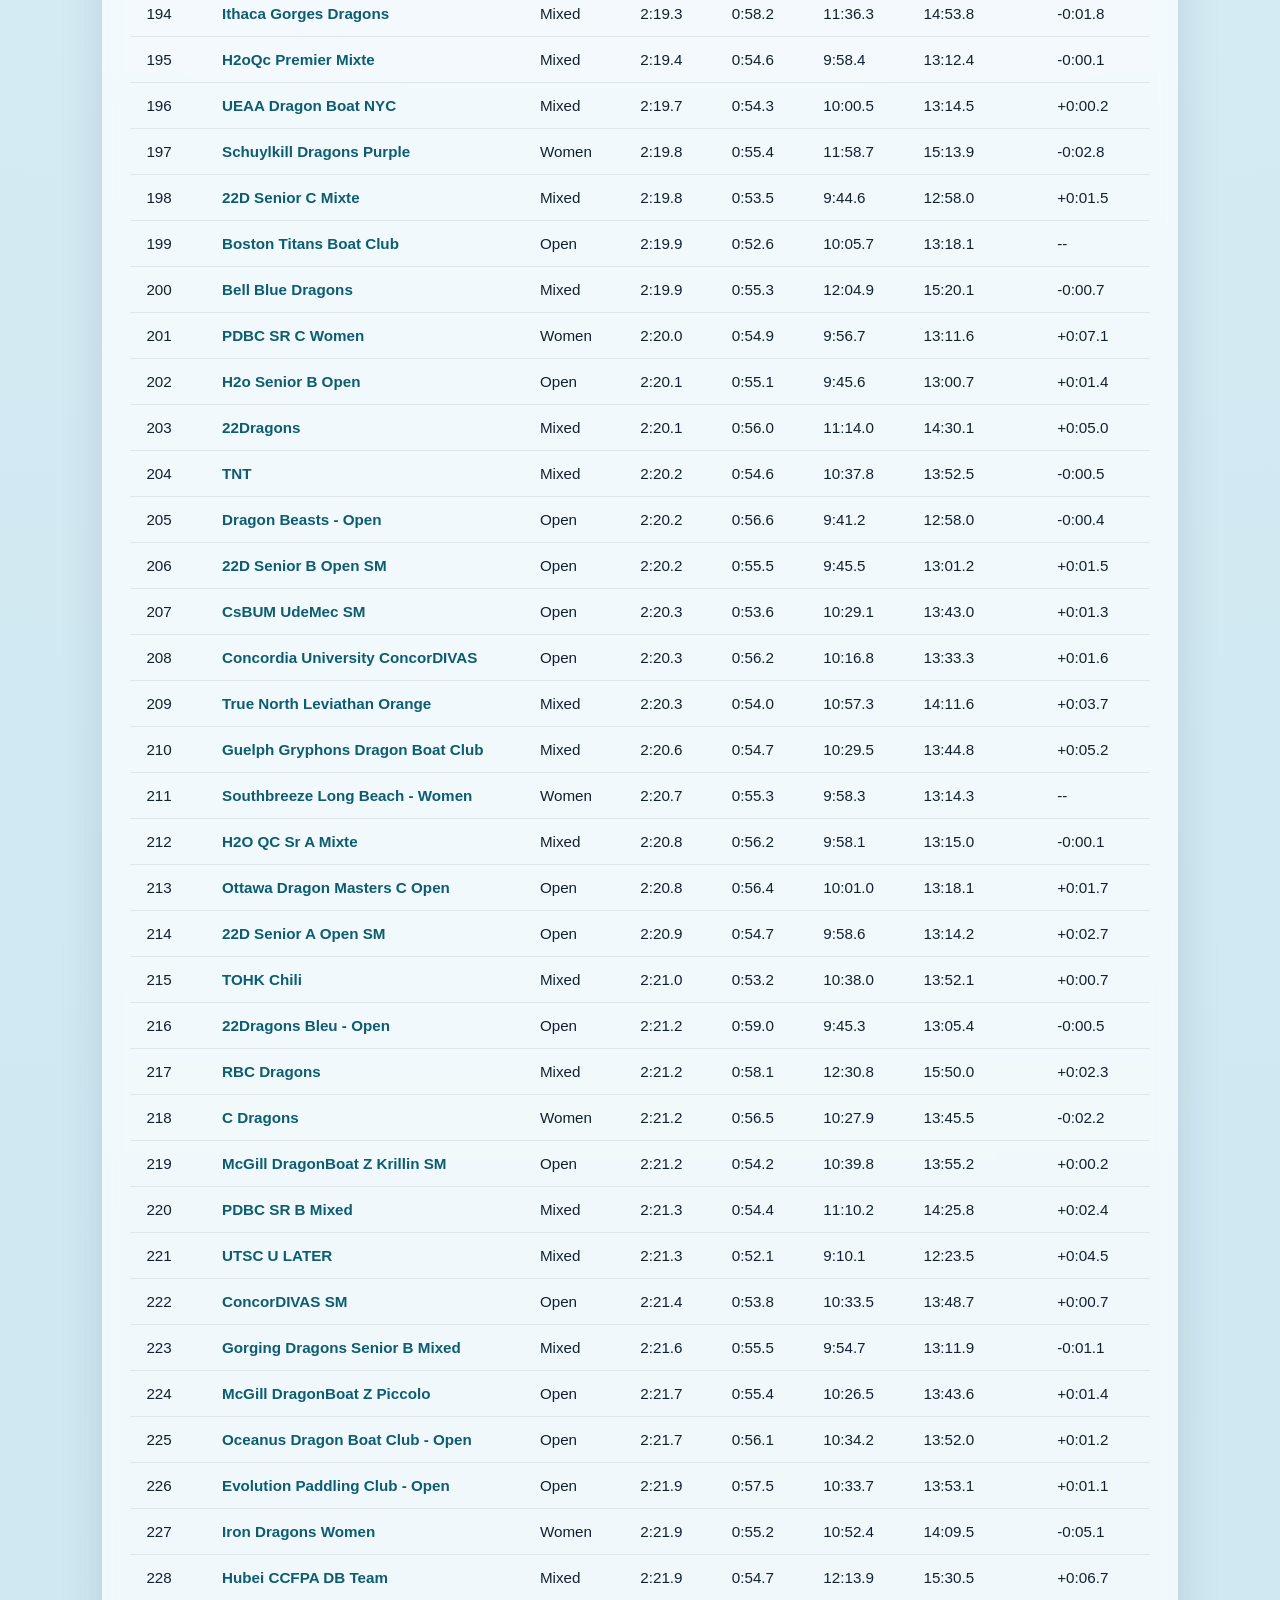
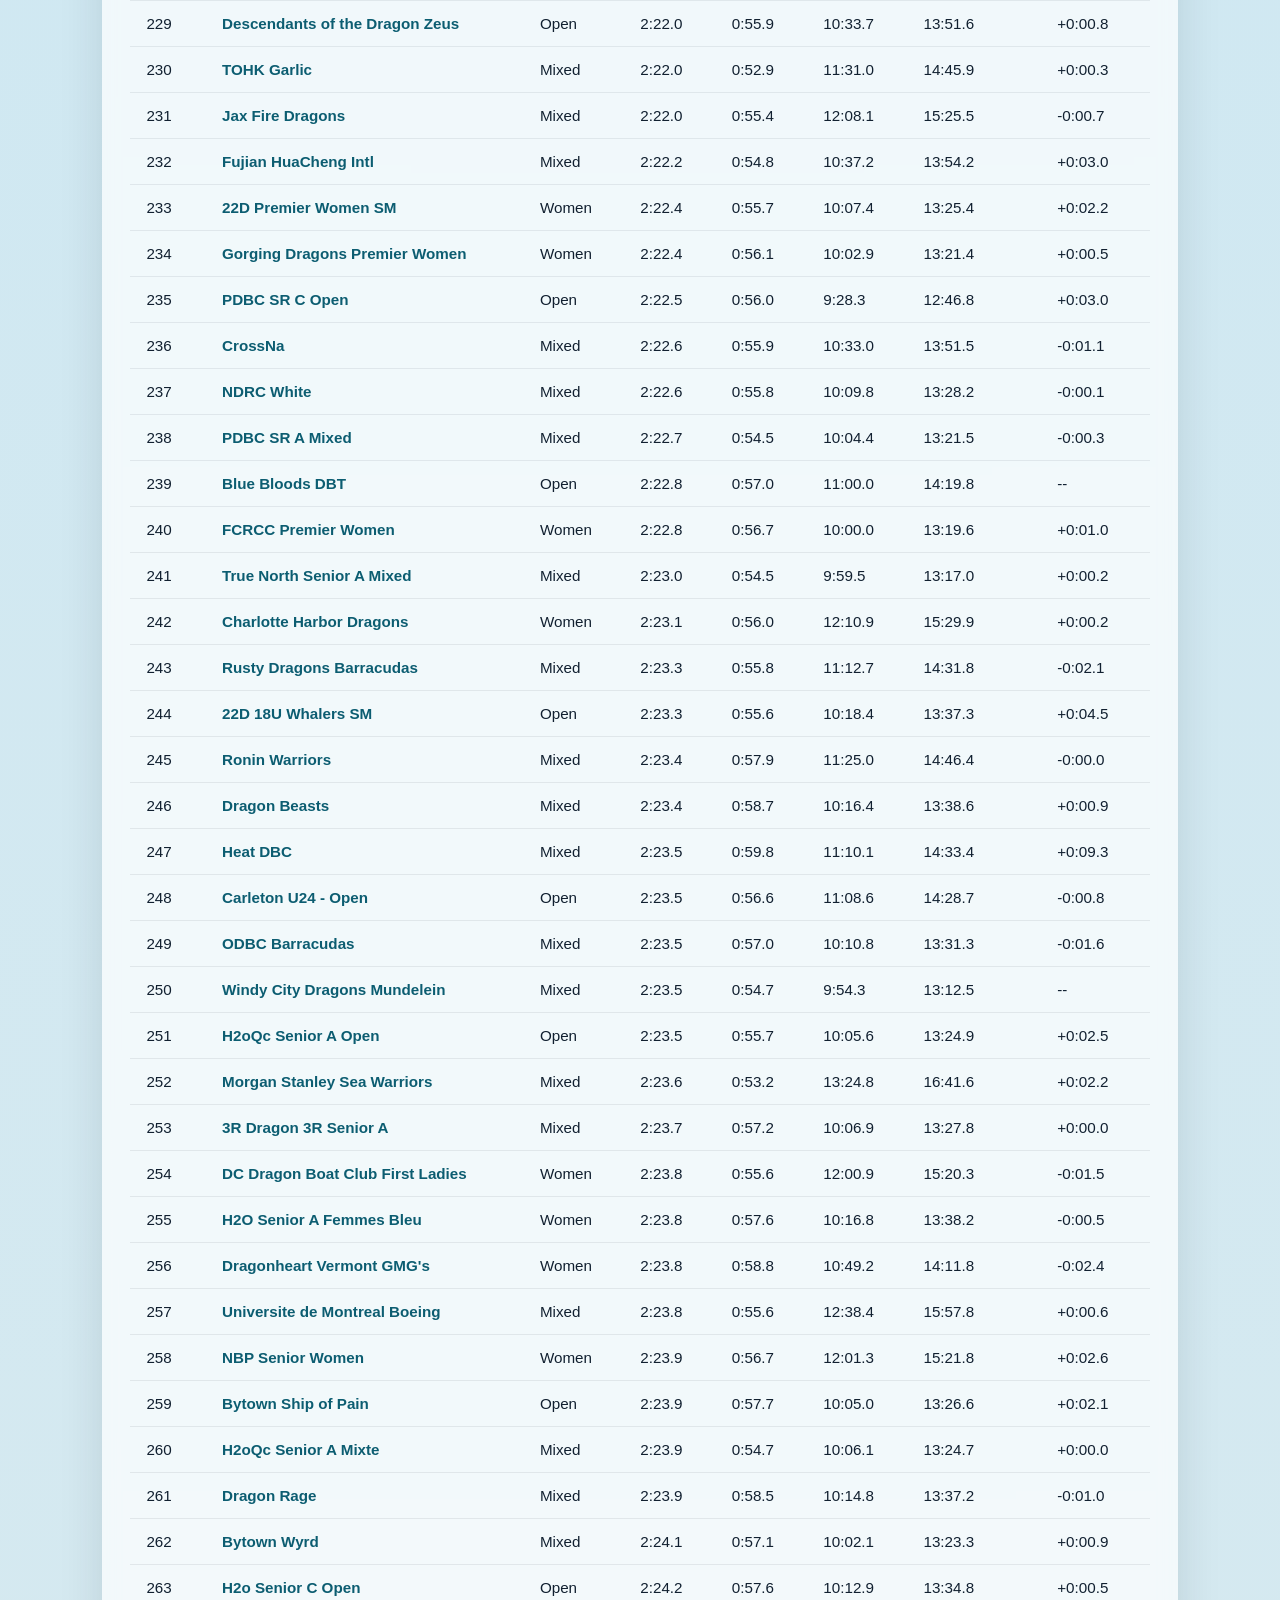
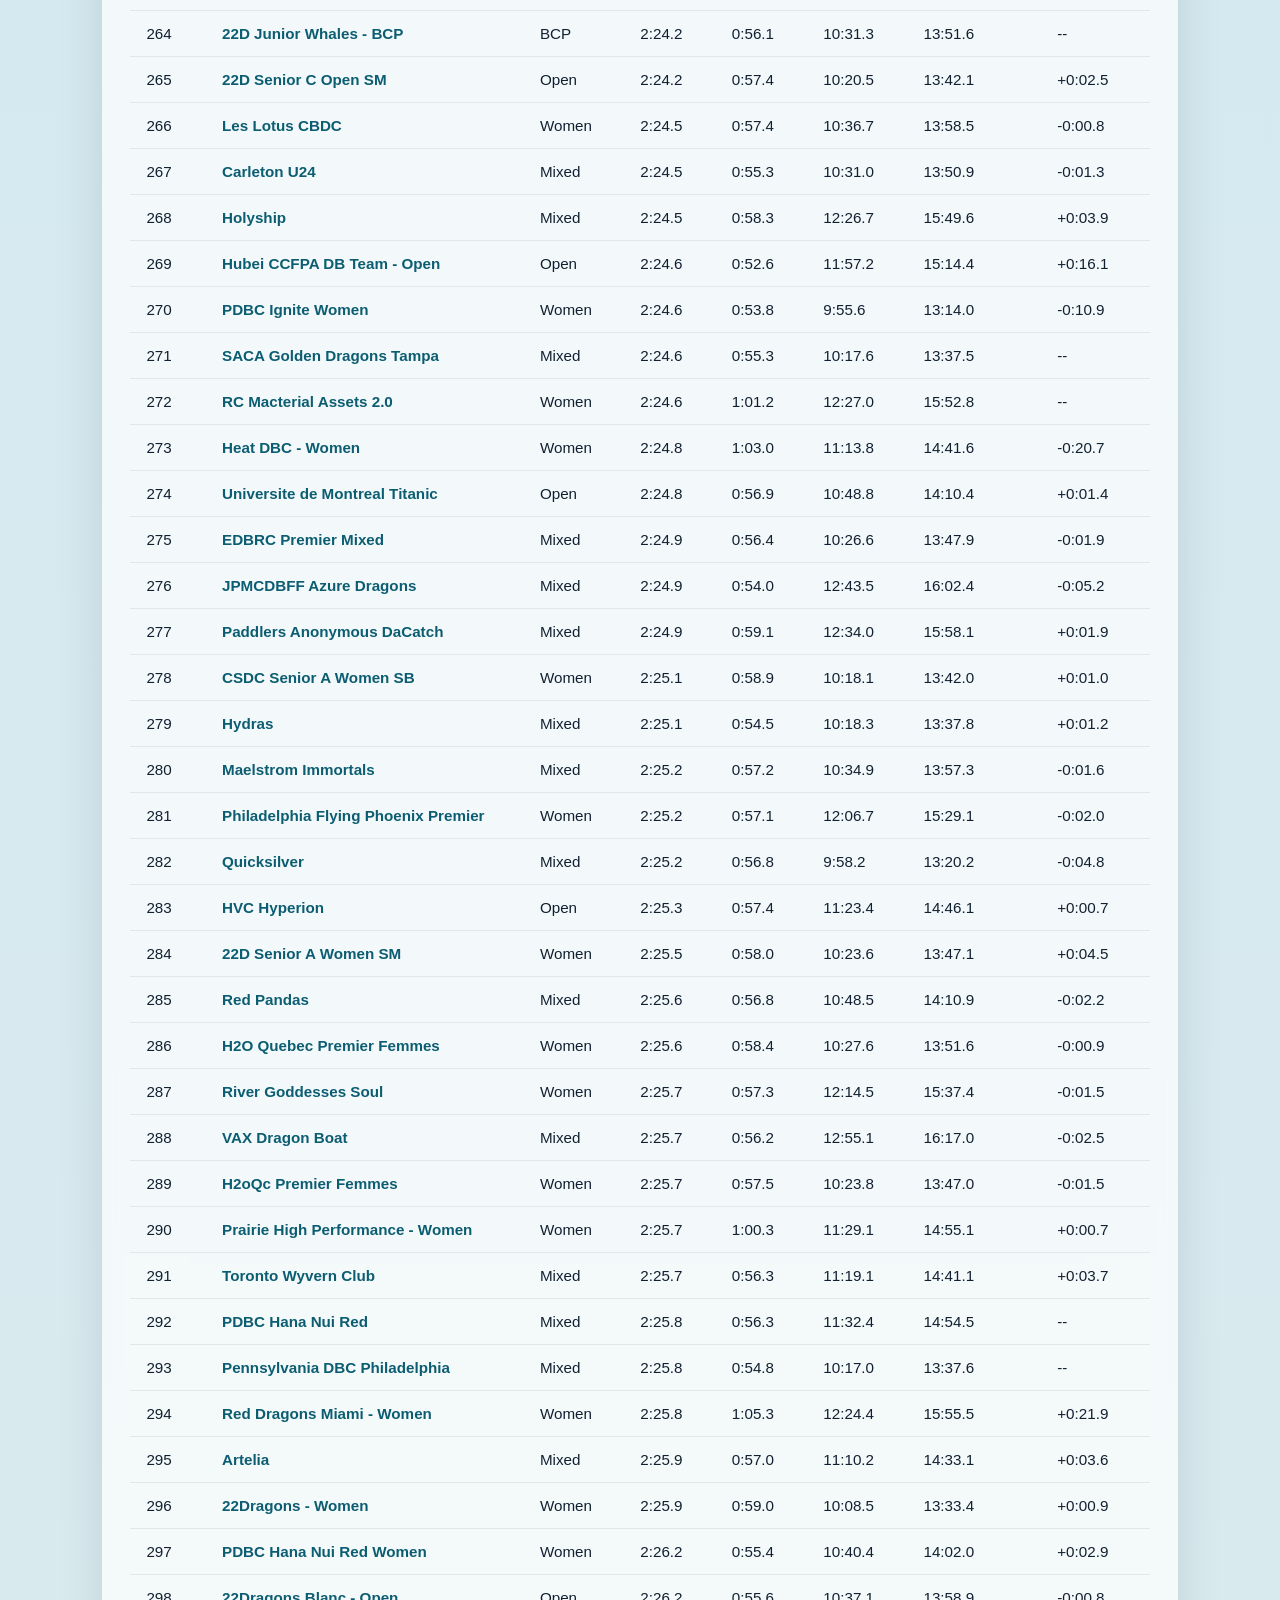
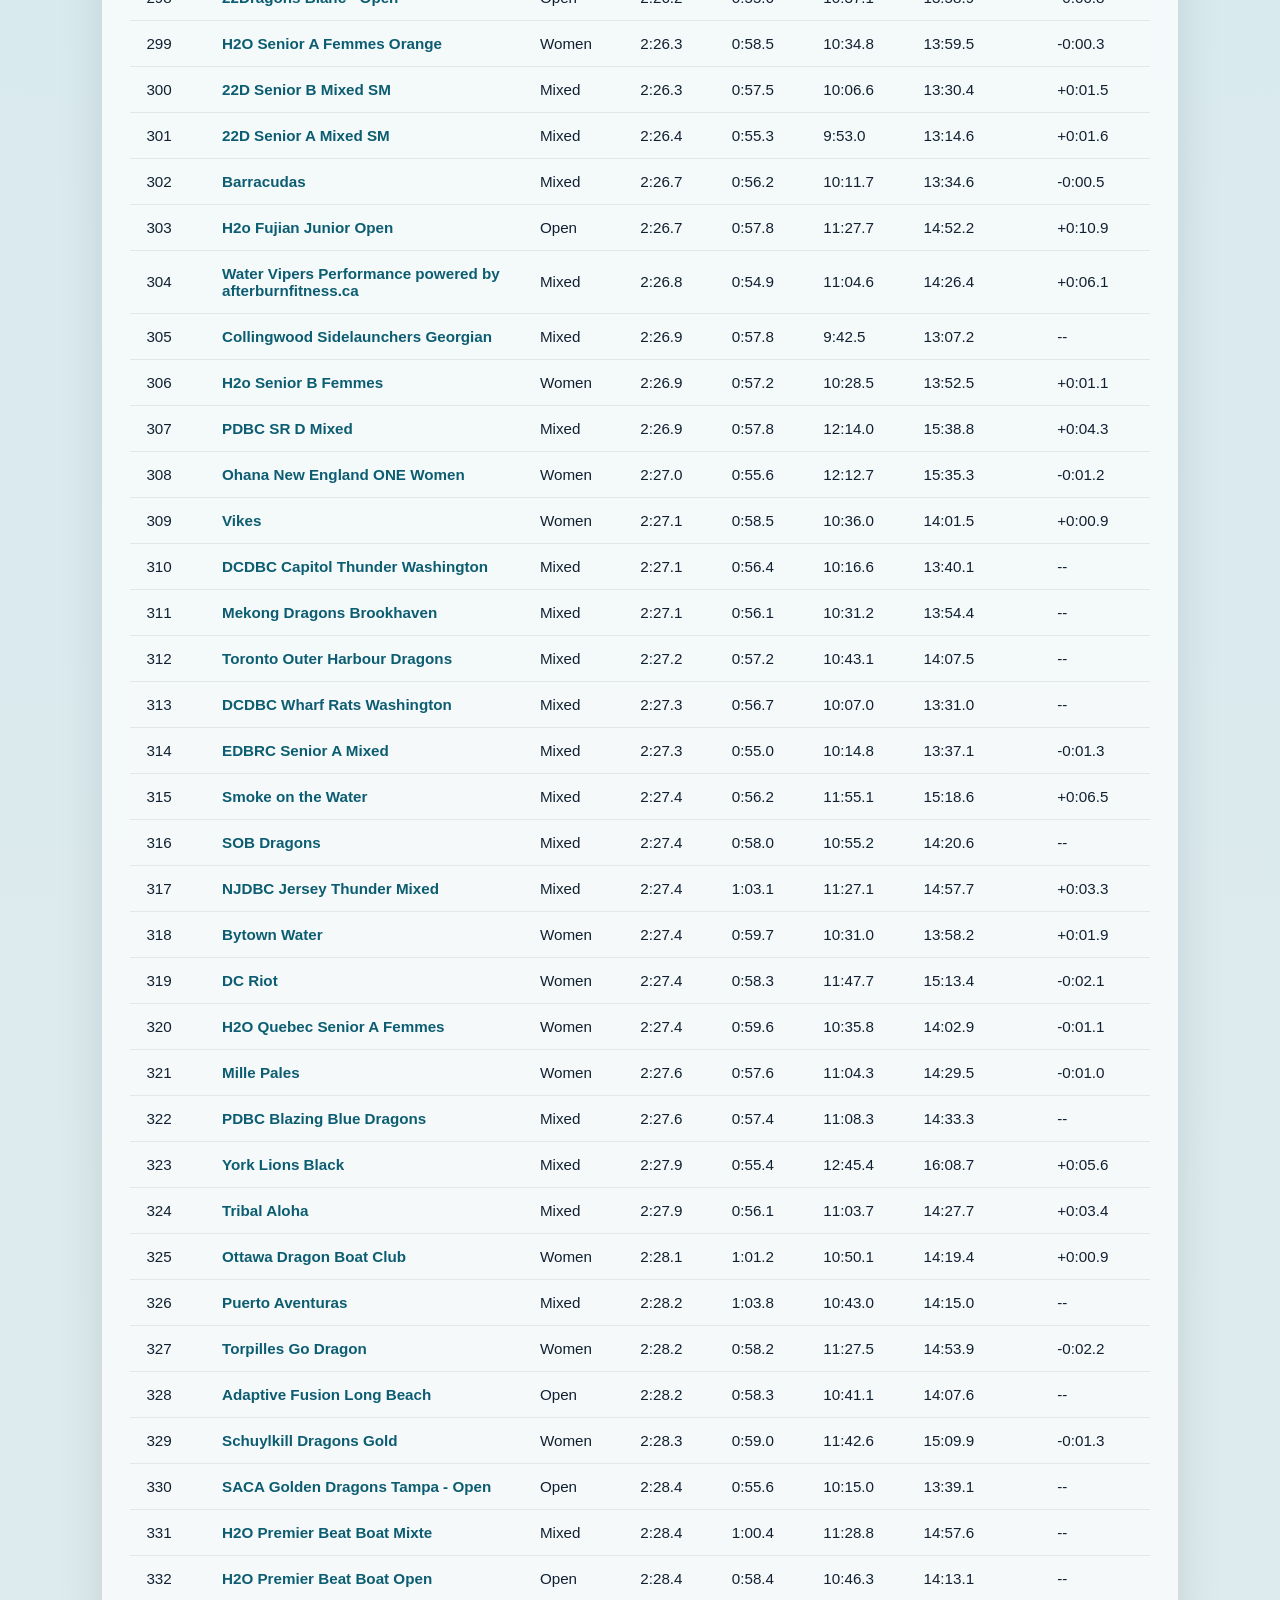
==== commit bee8ed13: "added year in review and cleaned some data" ====
--- a/index.html
+++ b/index.html
@@ -44,8 +44,9 @@
             <h2>League Leaderboard</h2>
             <p class="subtle">Click a column to sort. Click again to reverse.</p>
           </div>
-        
+
           <div class="controls">
+            <a class="action-link" href="year_review.html">2025 Year In Review</a>
             <label for="year-filter">Year</label>
             <select id="year-filter"></select>
             
--- a/styles.css
+++ b/styles.css
@@ -175,6 +175,23 @@
   gap: 10px;
   font-size: 0.9rem;
   color: var(--ink-soft);
+}
+
+.controls button,
+.controls .action-link {
+  border: none;
+  border-radius: 999px;
+  background: var(--sea);
+  color: #fff;
+  padding: 8px 16px;
+  font-weight: 600;
+  text-decoration: none;
+  cursor: pointer;
+}
+
+.controls button:hover,
+.controls .action-link:hover {
+  background: var(--sea-glow);
 }
 
 .slider-group {
@@ -546,6 +563,25 @@
   color: var(--ink-soft);
 }
 
+.review-section ul {
+  margin: 12px 0 0;
+  padding-left: 18px;
+}
+
+.review-sublist {
+  margin: 8px 0 0 18px;
+  padding-left: 18px;
+}
+
+.review-sublist li {
+  color: var(--ink-soft);
+  font-weight: 400;
+}
+
+.review-team {
+  font-weight: 500;
+}
+
 @keyframes float-in {
   from {
     opacity: 0;
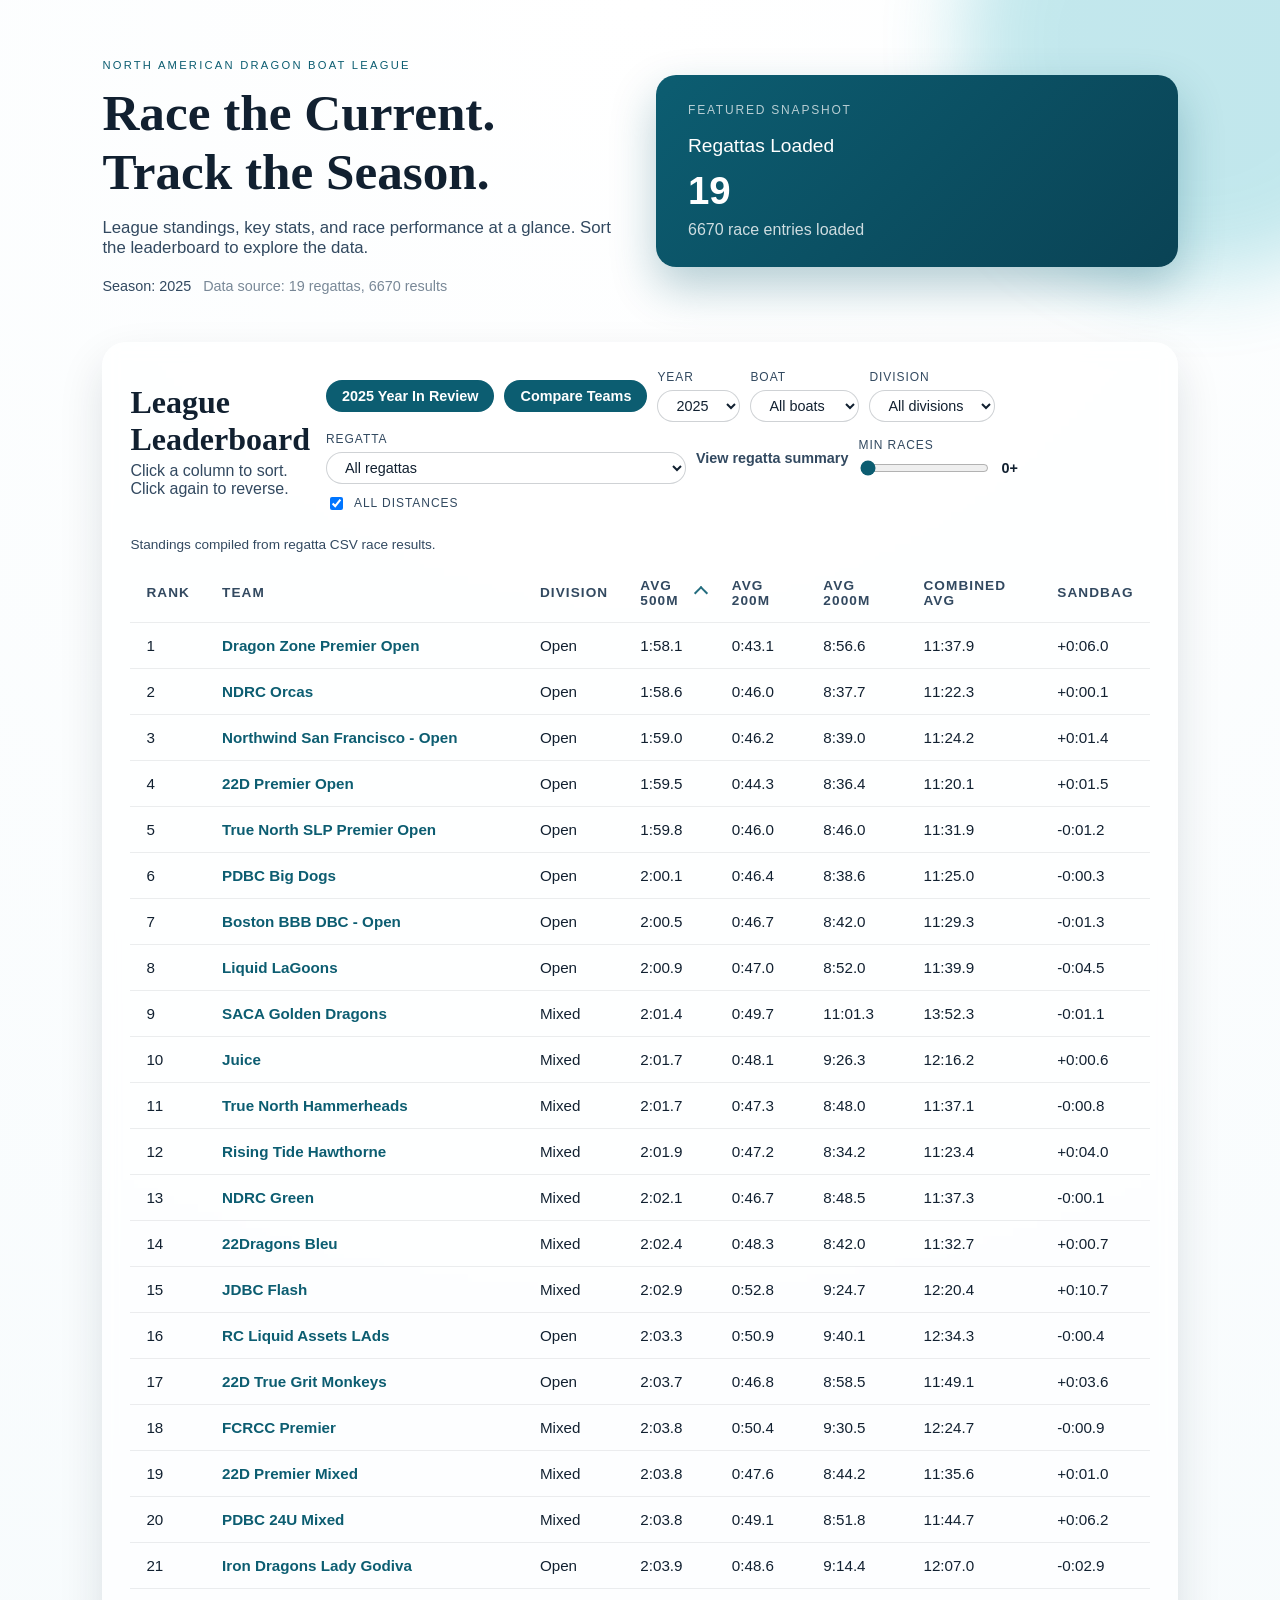
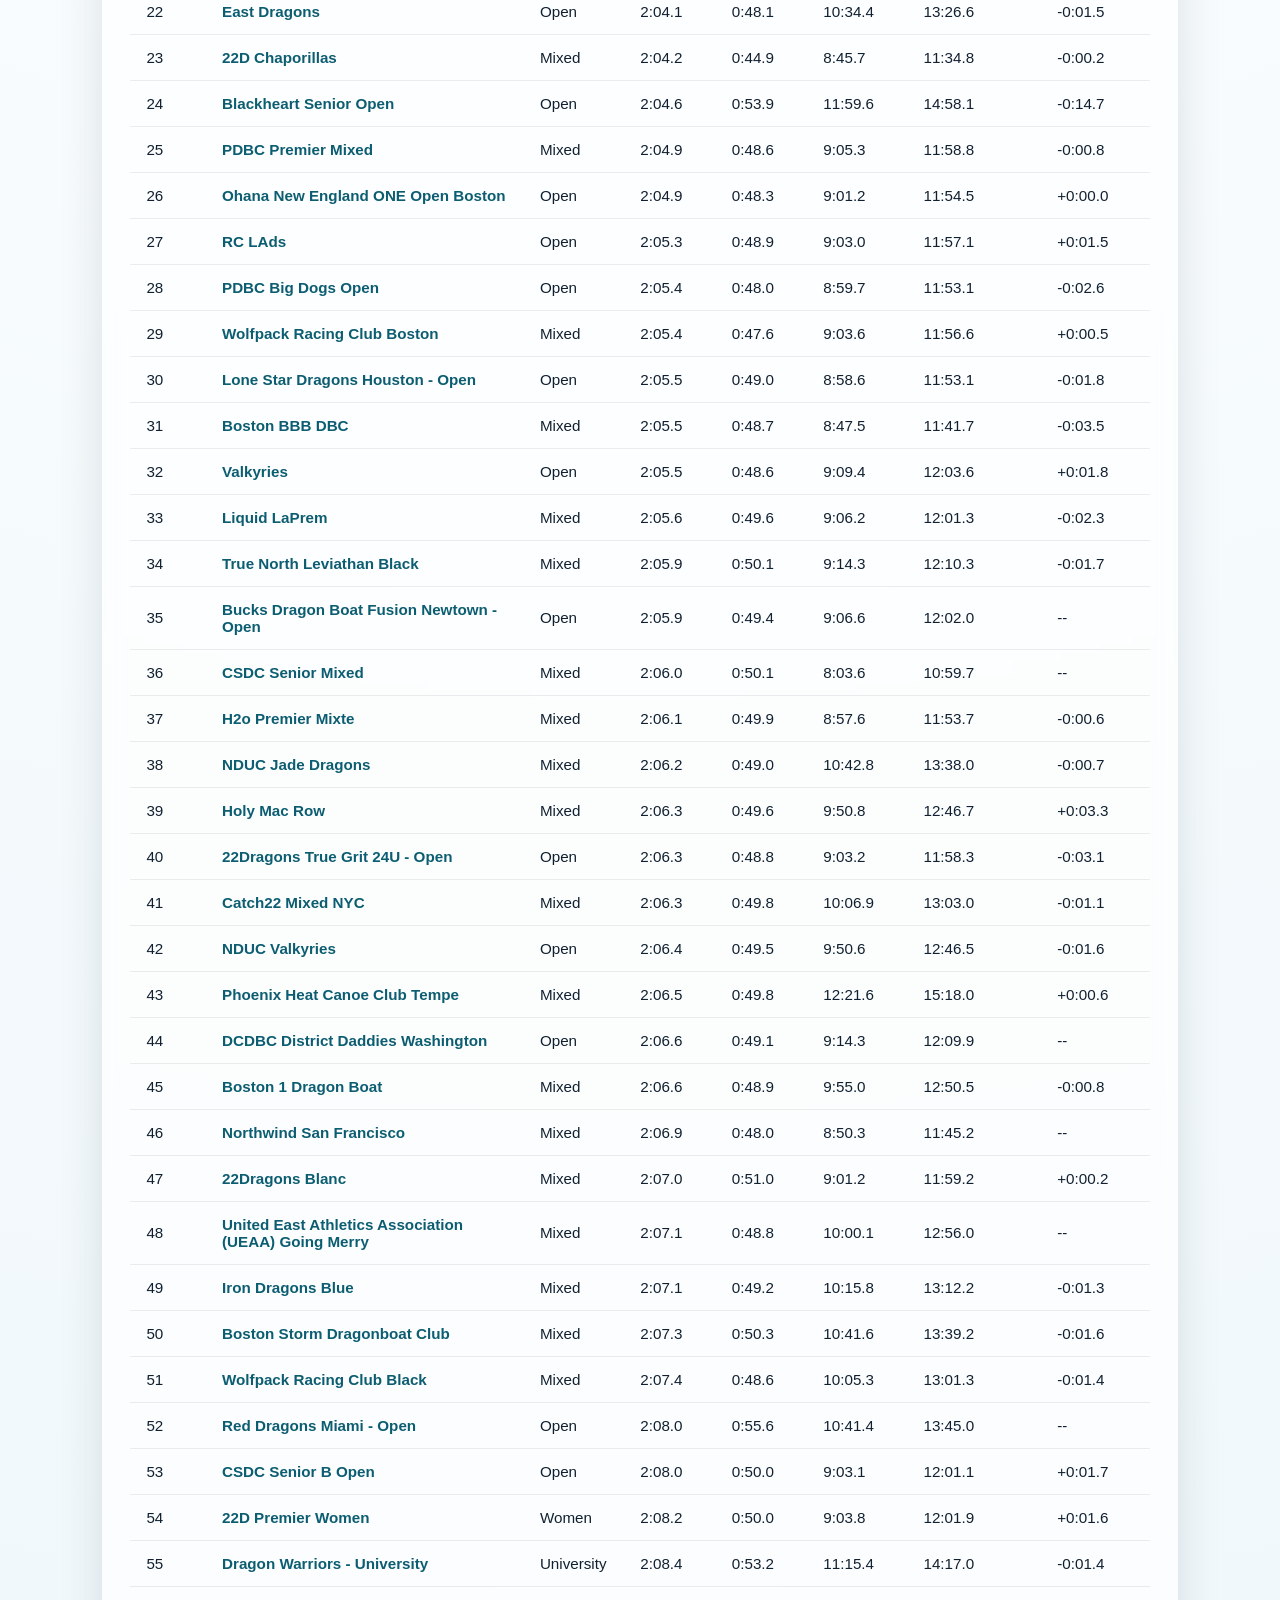
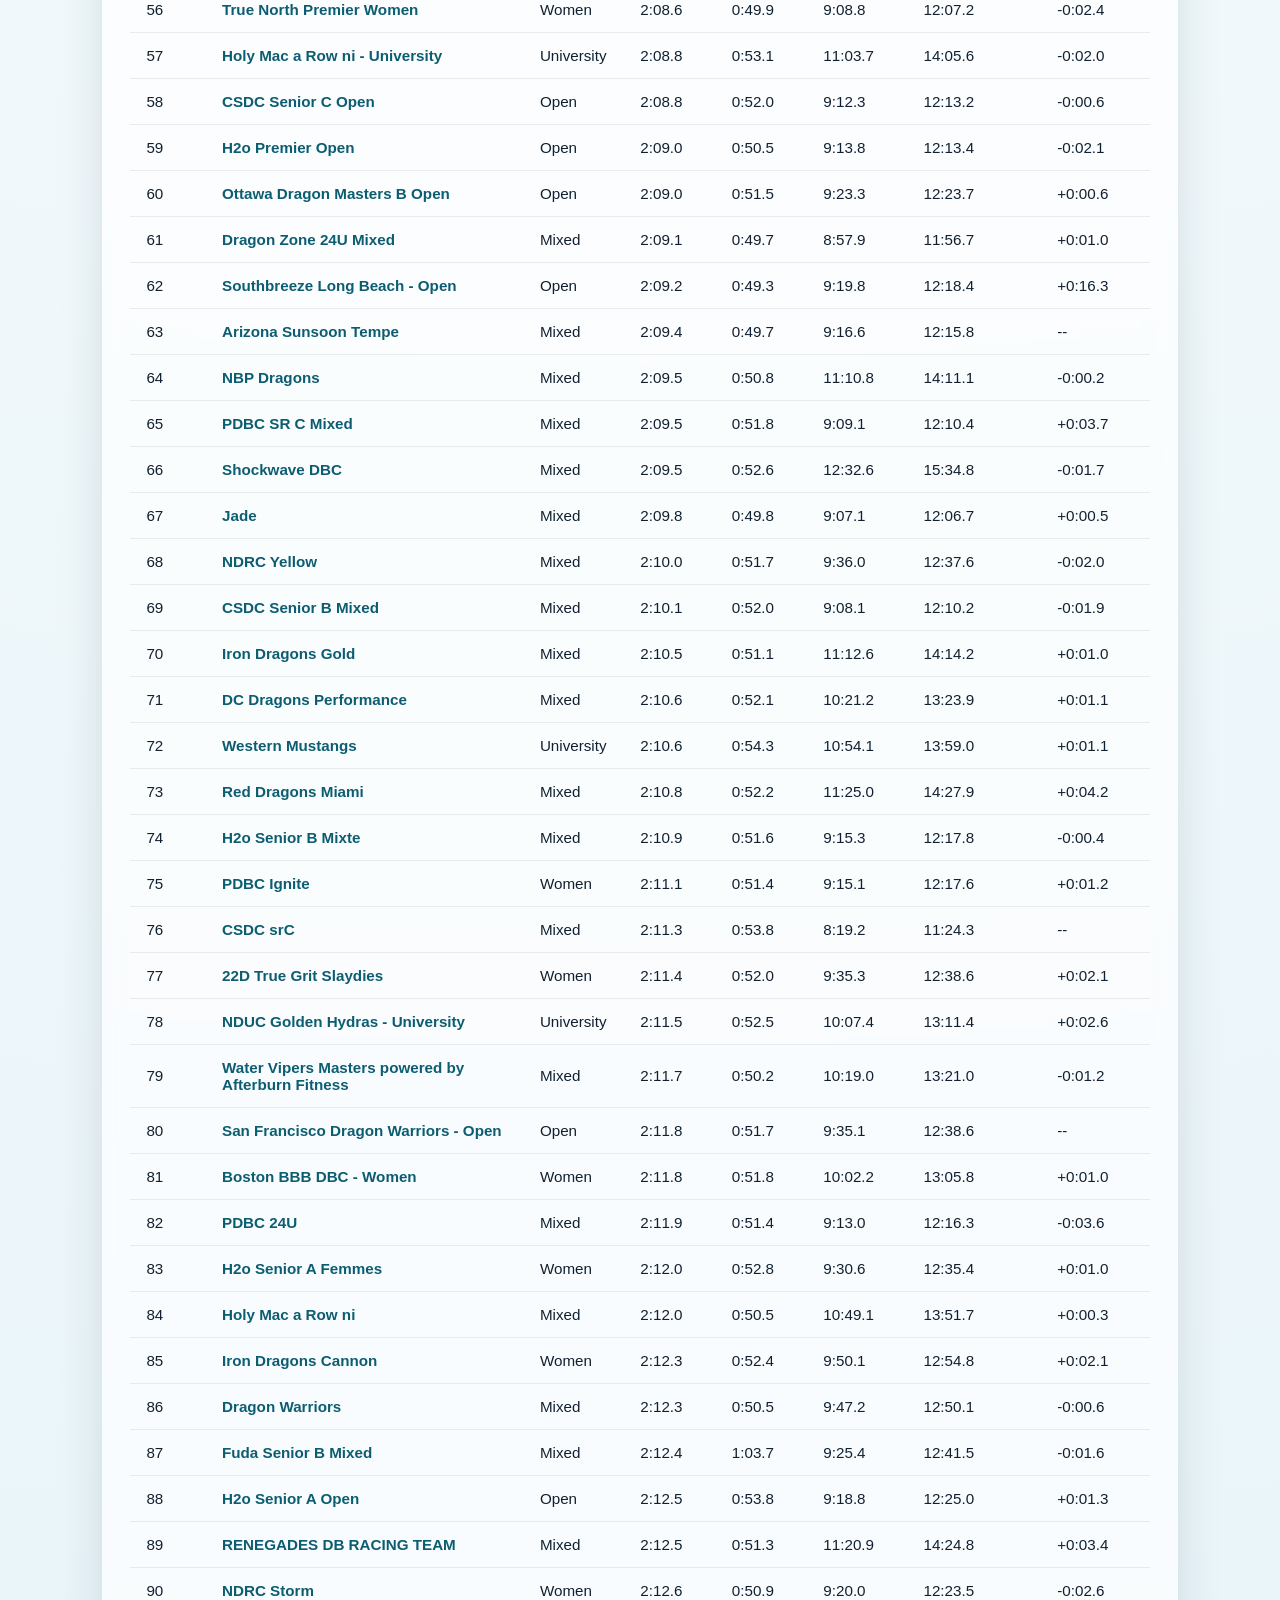
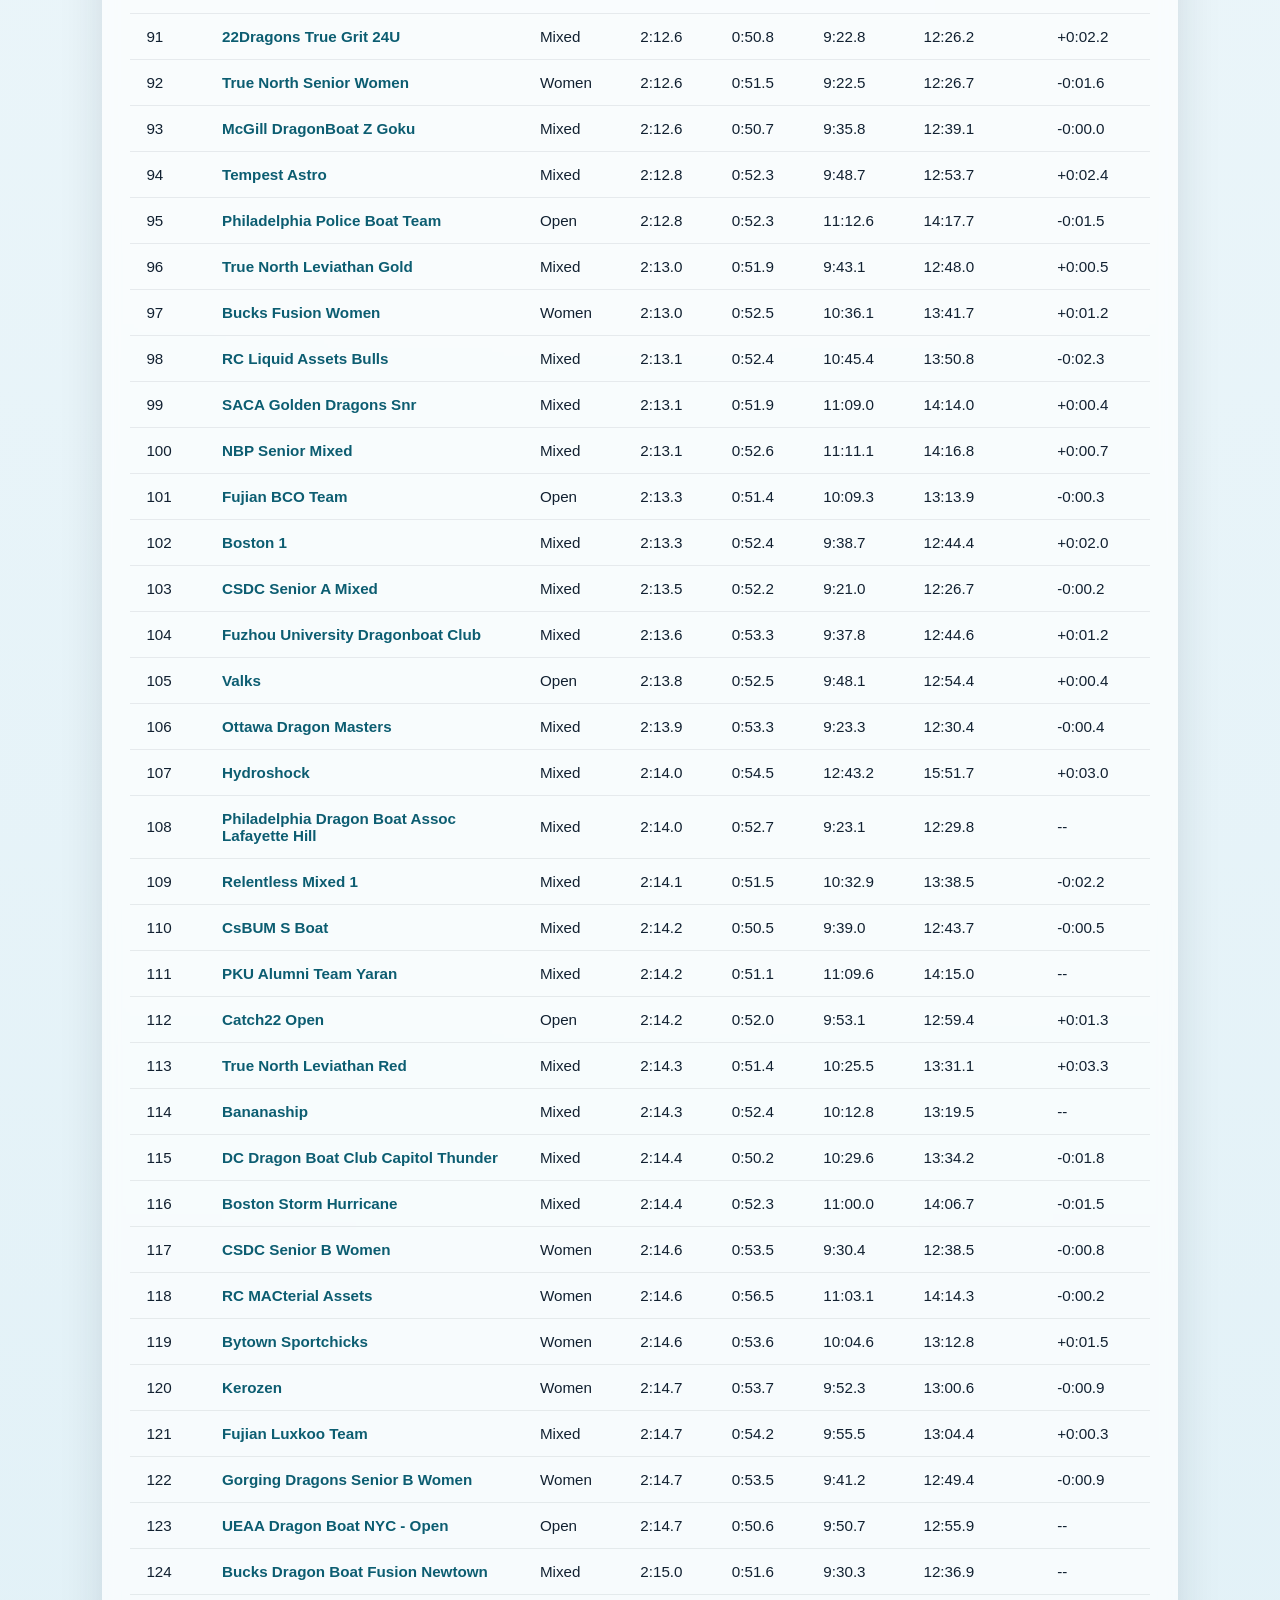
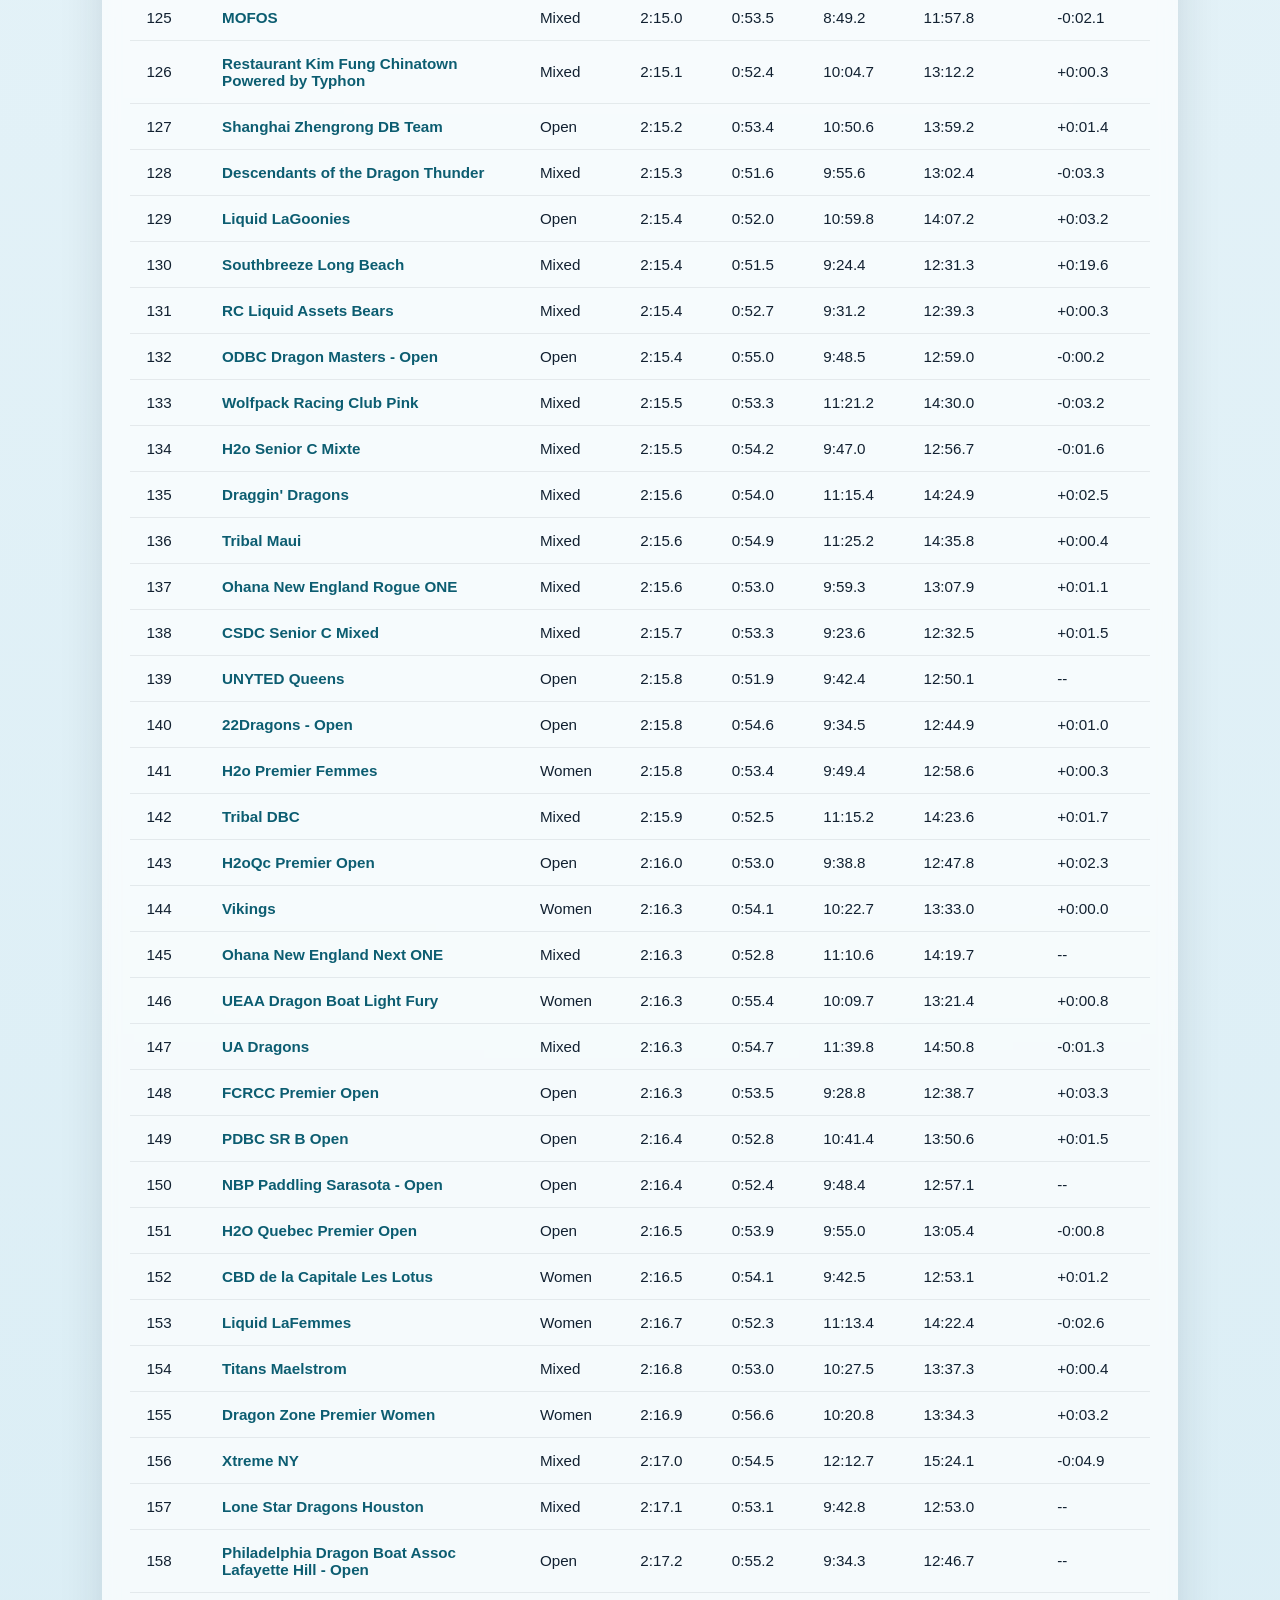
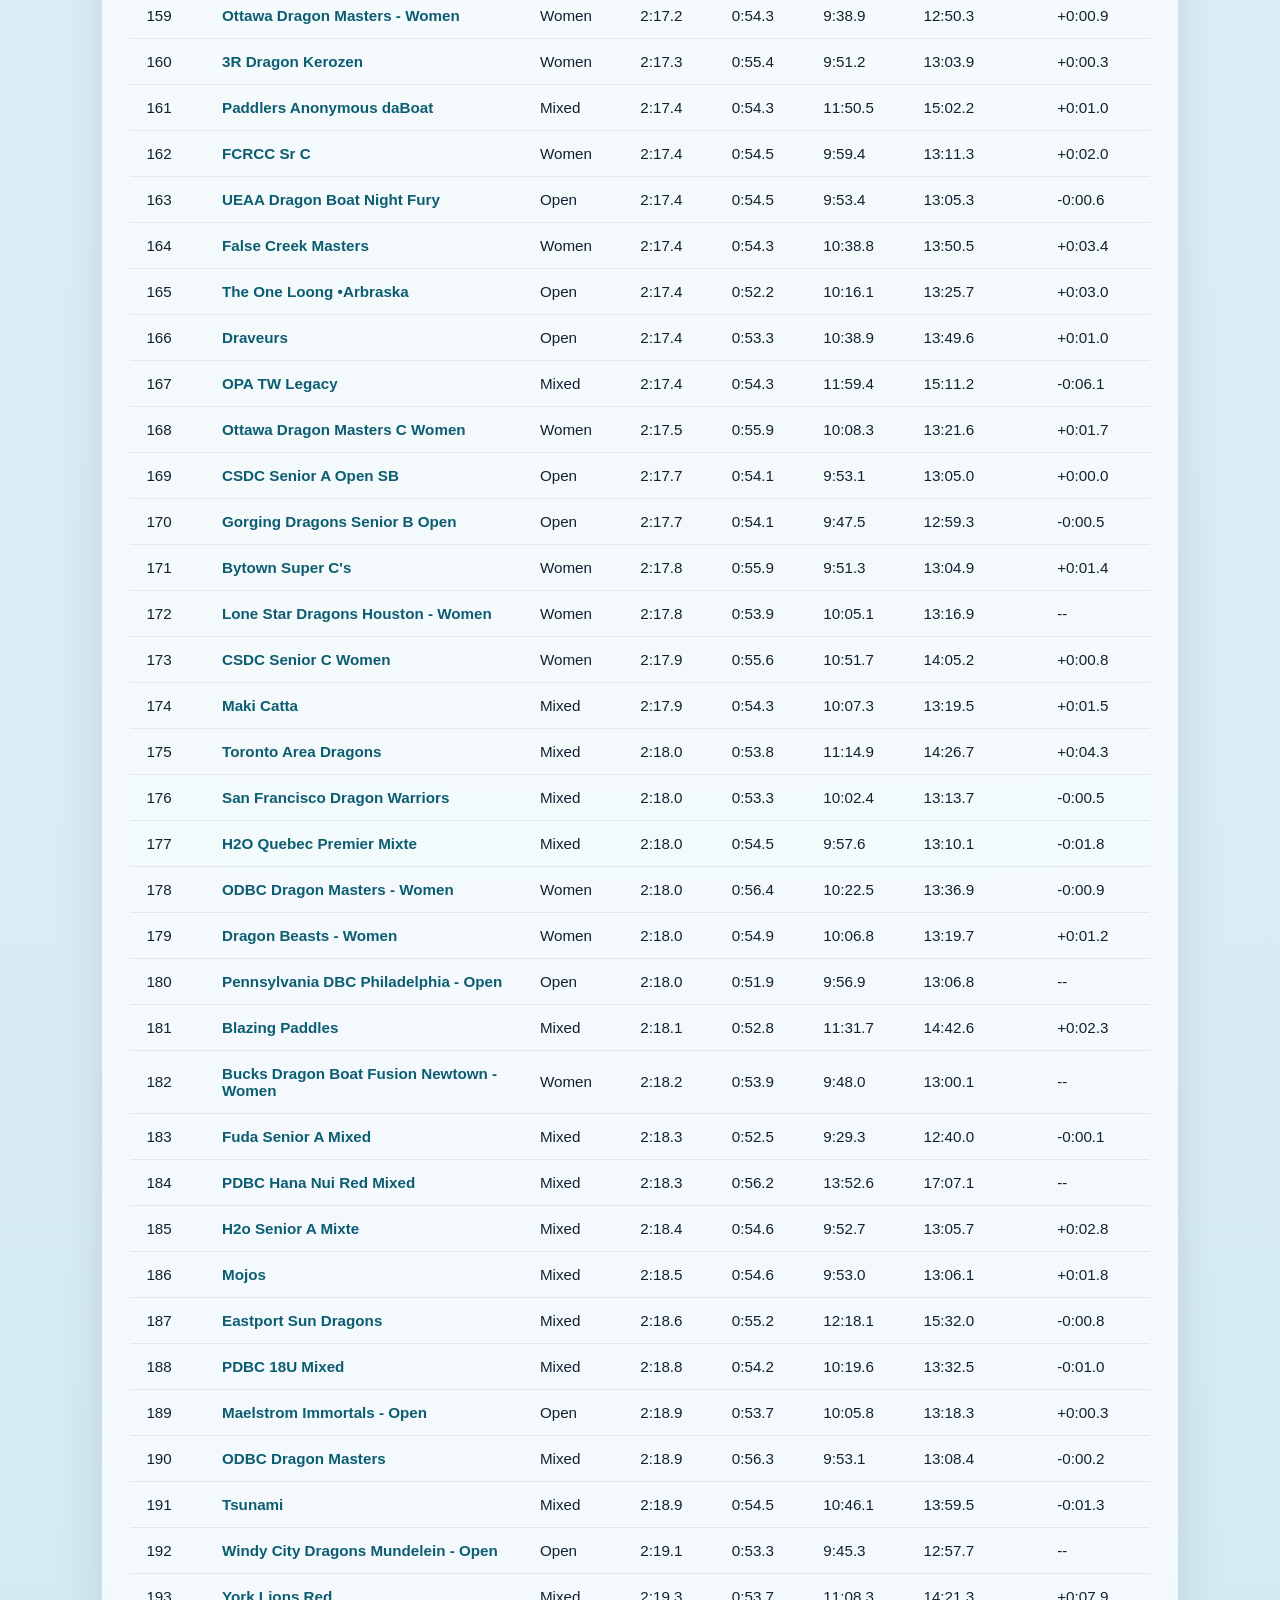
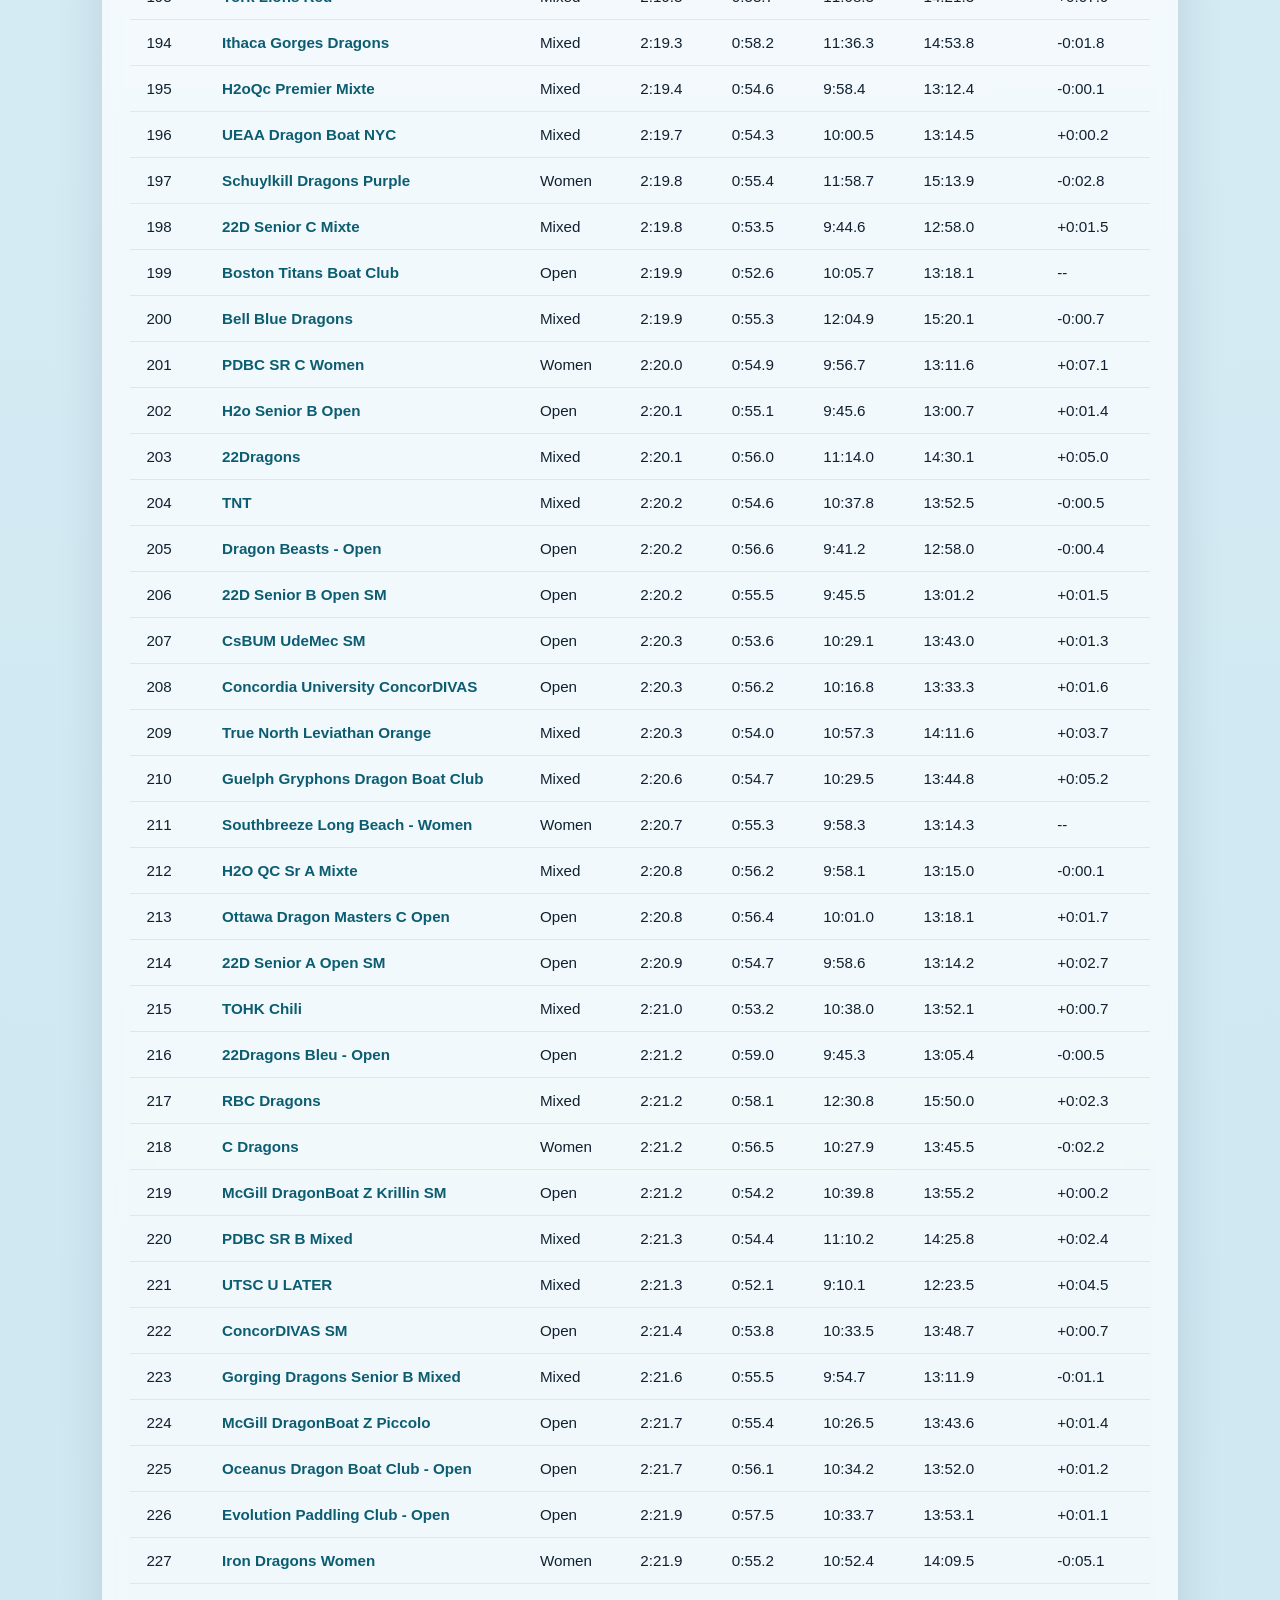
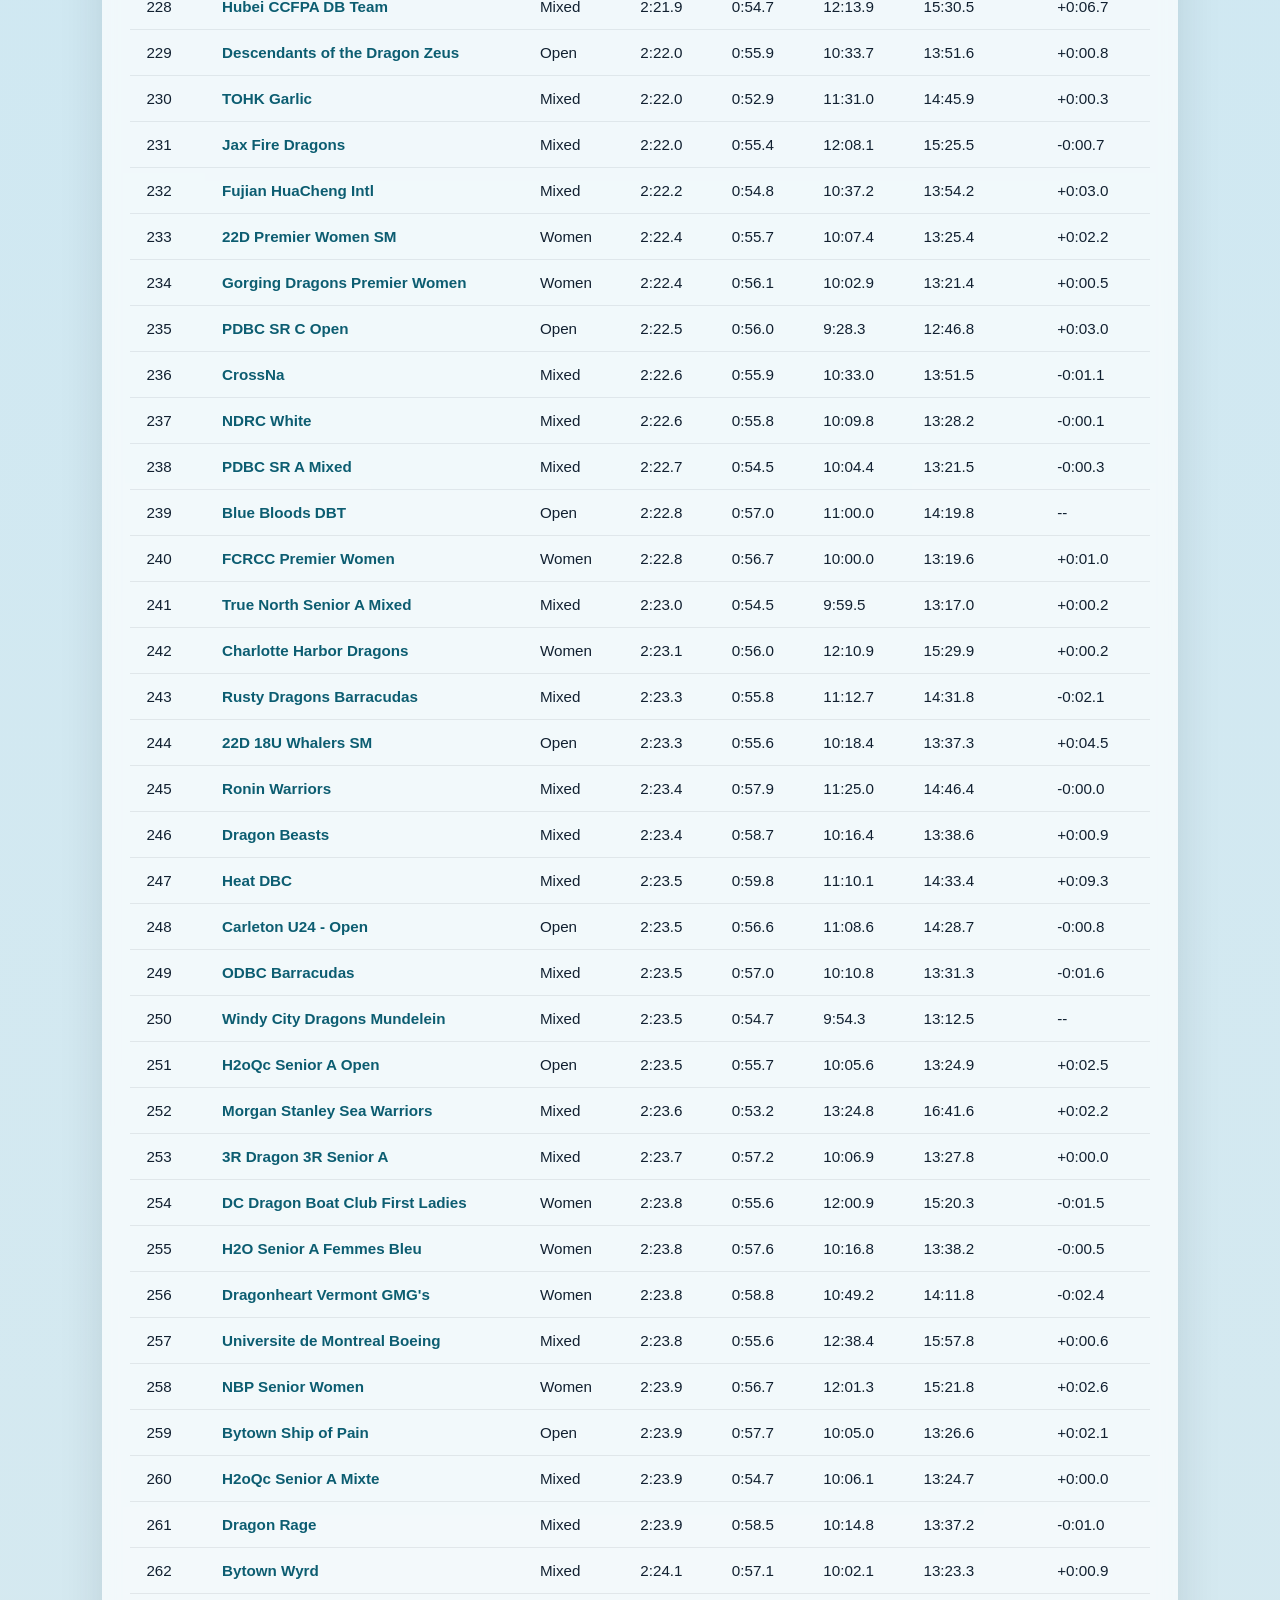
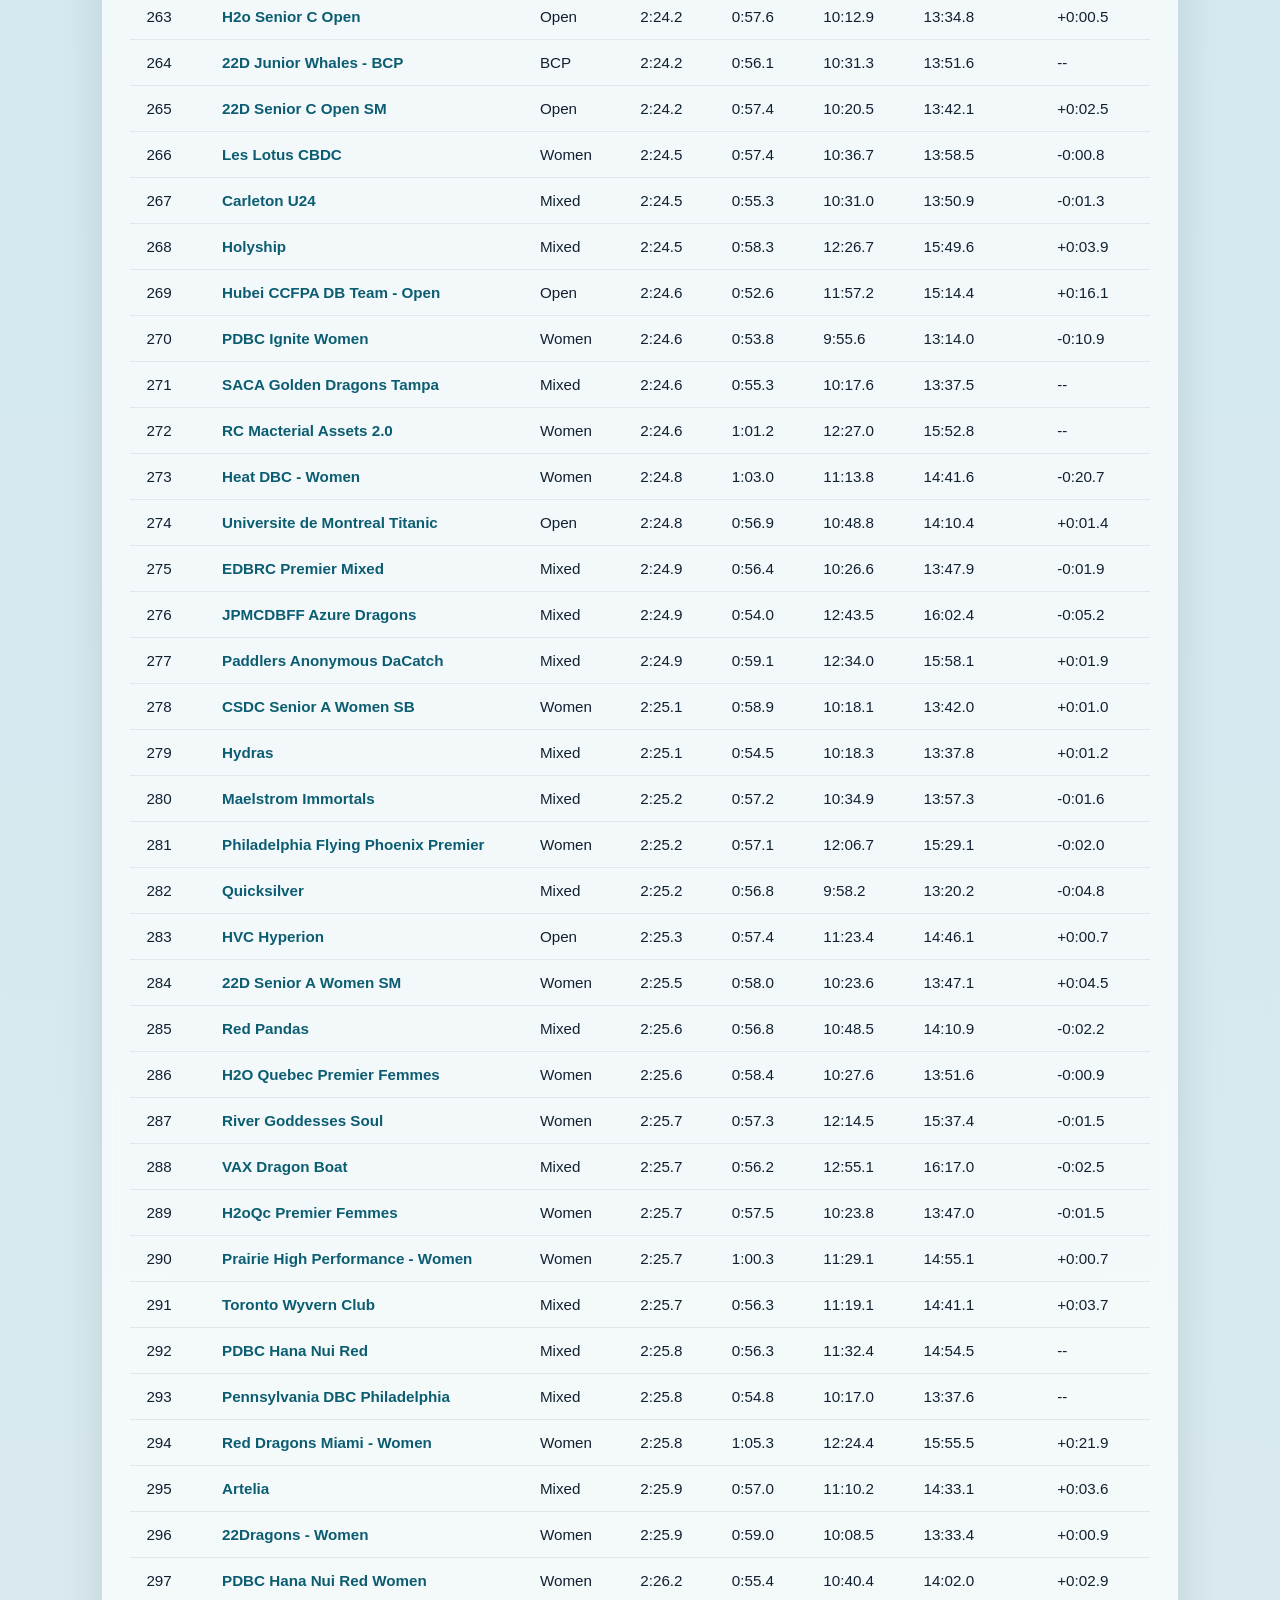
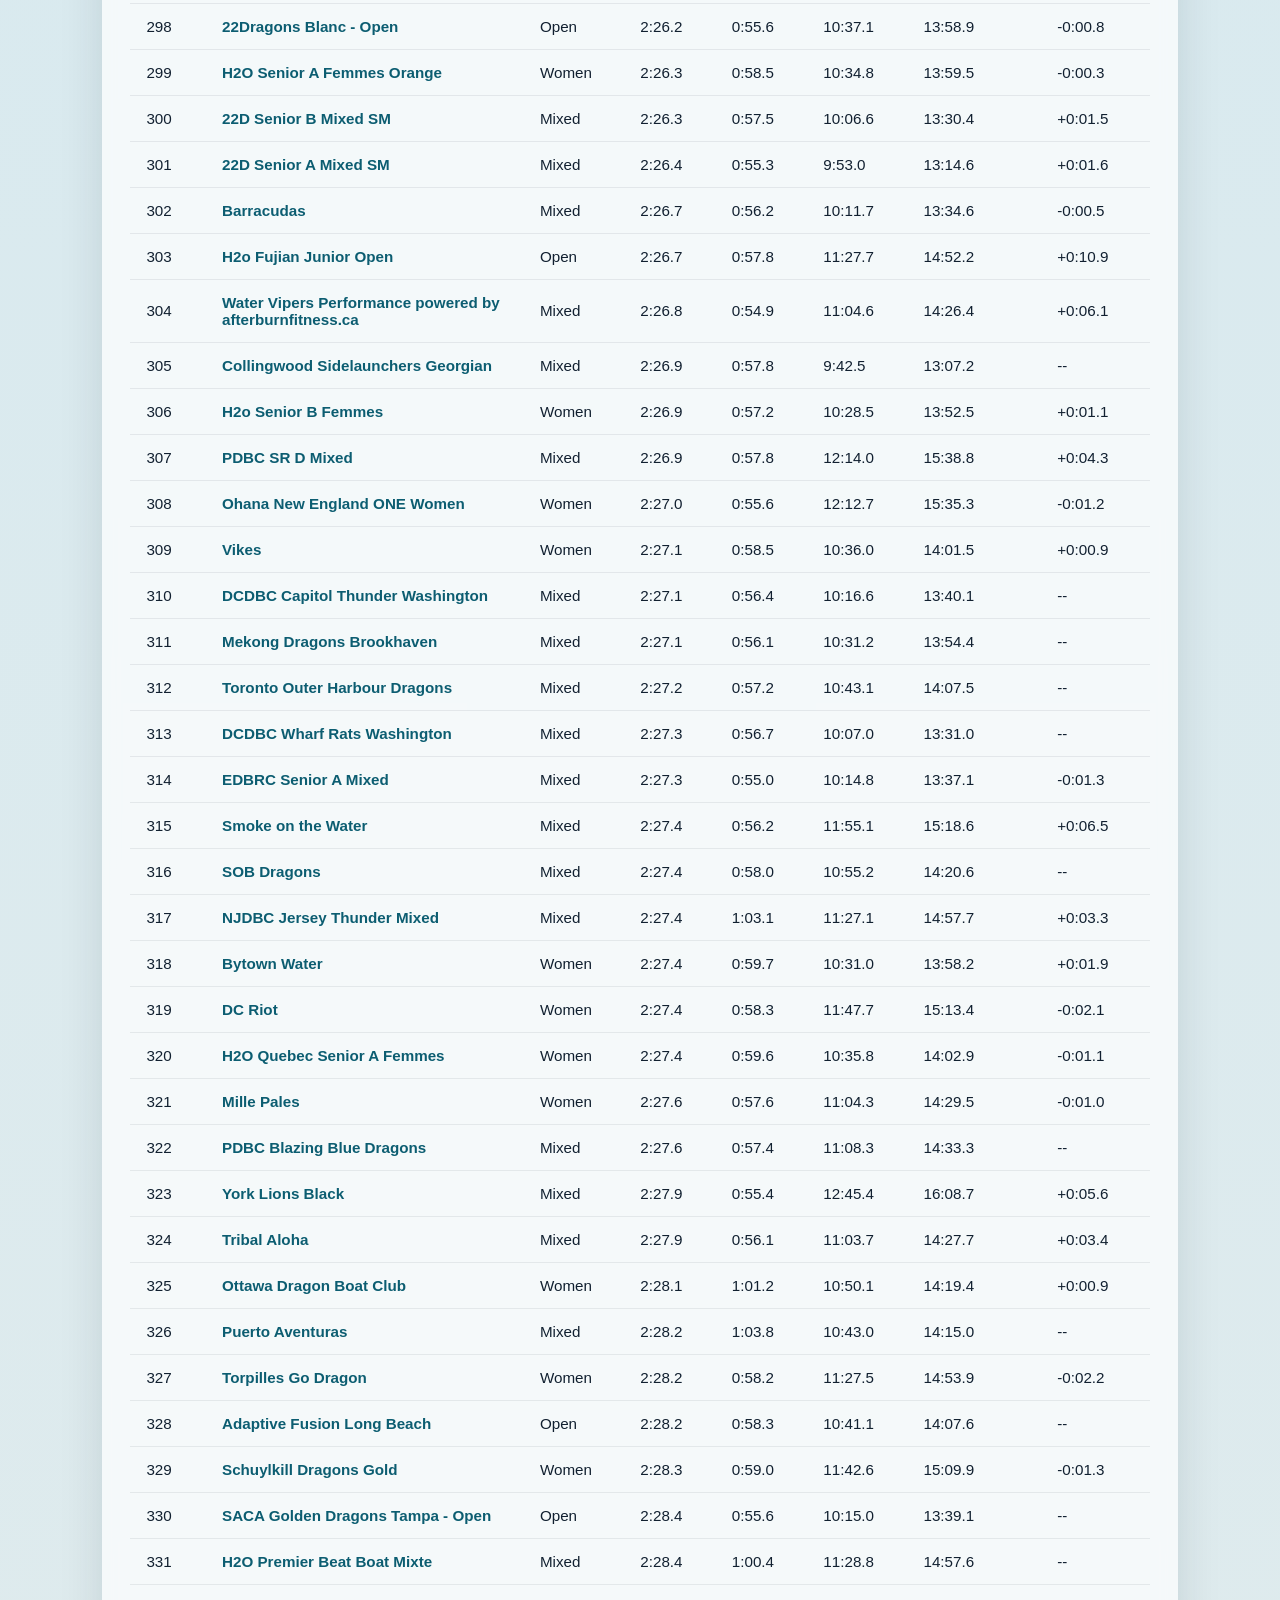
==== commit a35da551: "added a compare page and cleaned up labels a bit" ====
--- a/index.html
+++ b/index.html
@@ -47,23 +47,31 @@
 
           <div class="controls">
             <a class="action-link" href="year_review.html">2025 Year In Review</a>
-            <label for="year-filter">Year</label>
-            <select id="year-filter"></select>
-            
-            <label for="boat-filter">Boat</label>
-            <select id="boat-filter">
-              <option value="ALL">All boats</option>
-              <option value="STANDARD">Standard</option>
-              <option value="SMALL">Small</option>
-            </select>
-            <label for="division-filter">Division</label>
-            <select id="division-filter">
-              <option value="ALL">All divisions</option>
-            </select>
-            <label for="regatta-filter">Regatta</label>
-            <select id="regatta-filter">
-              <option value="ALL">All regattas</option>
-            </select>
+            <a class="action-link" href="compare.html">Compare Teams</a>
+            <div class="control-field">
+              <label for="year-filter">Year</label>
+              <select id="year-filter"></select>
+            </div>
+            <div class="control-field">
+              <label for="boat-filter">Boat</label>
+              <select id="boat-filter">
+                <option value="ALL">All boats</option>
+                <option value="STANDARD">Standard</option>
+                <option value="SMALL">Small</option>
+              </select>
+            </div>
+            <div class="control-field">
+              <label for="division-filter">Division</label>
+              <select id="division-filter">
+                <option value="ALL">All divisions</option>
+              </select>
+            </div>
+            <div class="control-field">
+              <label for="regatta-filter">Regatta</label>
+              <select id="regatta-filter">
+                <option value="ALL">All regattas</option>
+              </select>
+            </div>
             <a id="regatta-link" class="regatta-link" href="#" aria-disabled="true">
               View regatta summary
             </a>
--- a/styles.css
+++ b/styles.css
@@ -175,6 +175,12 @@
   gap: 10px;
   font-size: 0.9rem;
   color: var(--ink-soft);
+}
+
+.control-field {
+  display: flex;
+  flex-direction: column;
+  gap: 6px;
 }
 
 .controls button,
@@ -582,6 +588,71 @@
   font-weight: 500;
 }
 
+.compare-controls {
+  display: flex;
+  flex-wrap: wrap;
+  align-items: center;
+  gap: 12px;
+  margin-bottom: 20px;
+  color: var(--ink-soft);
+  font-size: 0.9rem;
+}
+
+.compare-field {
+  display: flex;
+  flex-direction: column;
+  gap: 6px;
+}
+
+.compare-controls label {
+  text-transform: uppercase;
+  letter-spacing: 0.08em;
+  font-size: 0.75rem;
+}
+
+.compare-controls select {
+  border-radius: 999px;
+  border: 1px solid rgba(17, 32, 48, 0.2);
+  background: #fff;
+  color: var(--ink);
+  padding: 6px 14px;
+  font-size: 0.9rem;
+}
+
+.compare-controls button {
+  border: none;
+  border-radius: 999px;
+  background: var(--sea);
+  color: #fff;
+  padding: 8px 16px;
+  font-weight: 600;
+  cursor: pointer;
+}
+
+.compare-controls button:hover {
+  background: var(--sea-glow);
+}
+
+.compare-table {
+  width: 100%;
+  border-collapse: collapse;
+  min-width: 640px;
+}
+
+.compare-table th,
+.compare-table td {
+  padding: 14px 16px;
+  text-align: left;
+  border-top: 1px solid rgba(17, 32, 48, 0.08);
+}
+
+.compare-table thead th {
+  text-transform: uppercase;
+  letter-spacing: 0.08em;
+  font-size: 0.85rem;
+  color: var(--ink-soft);
+}
+
 @keyframes float-in {
   from {
     opacity: 0;
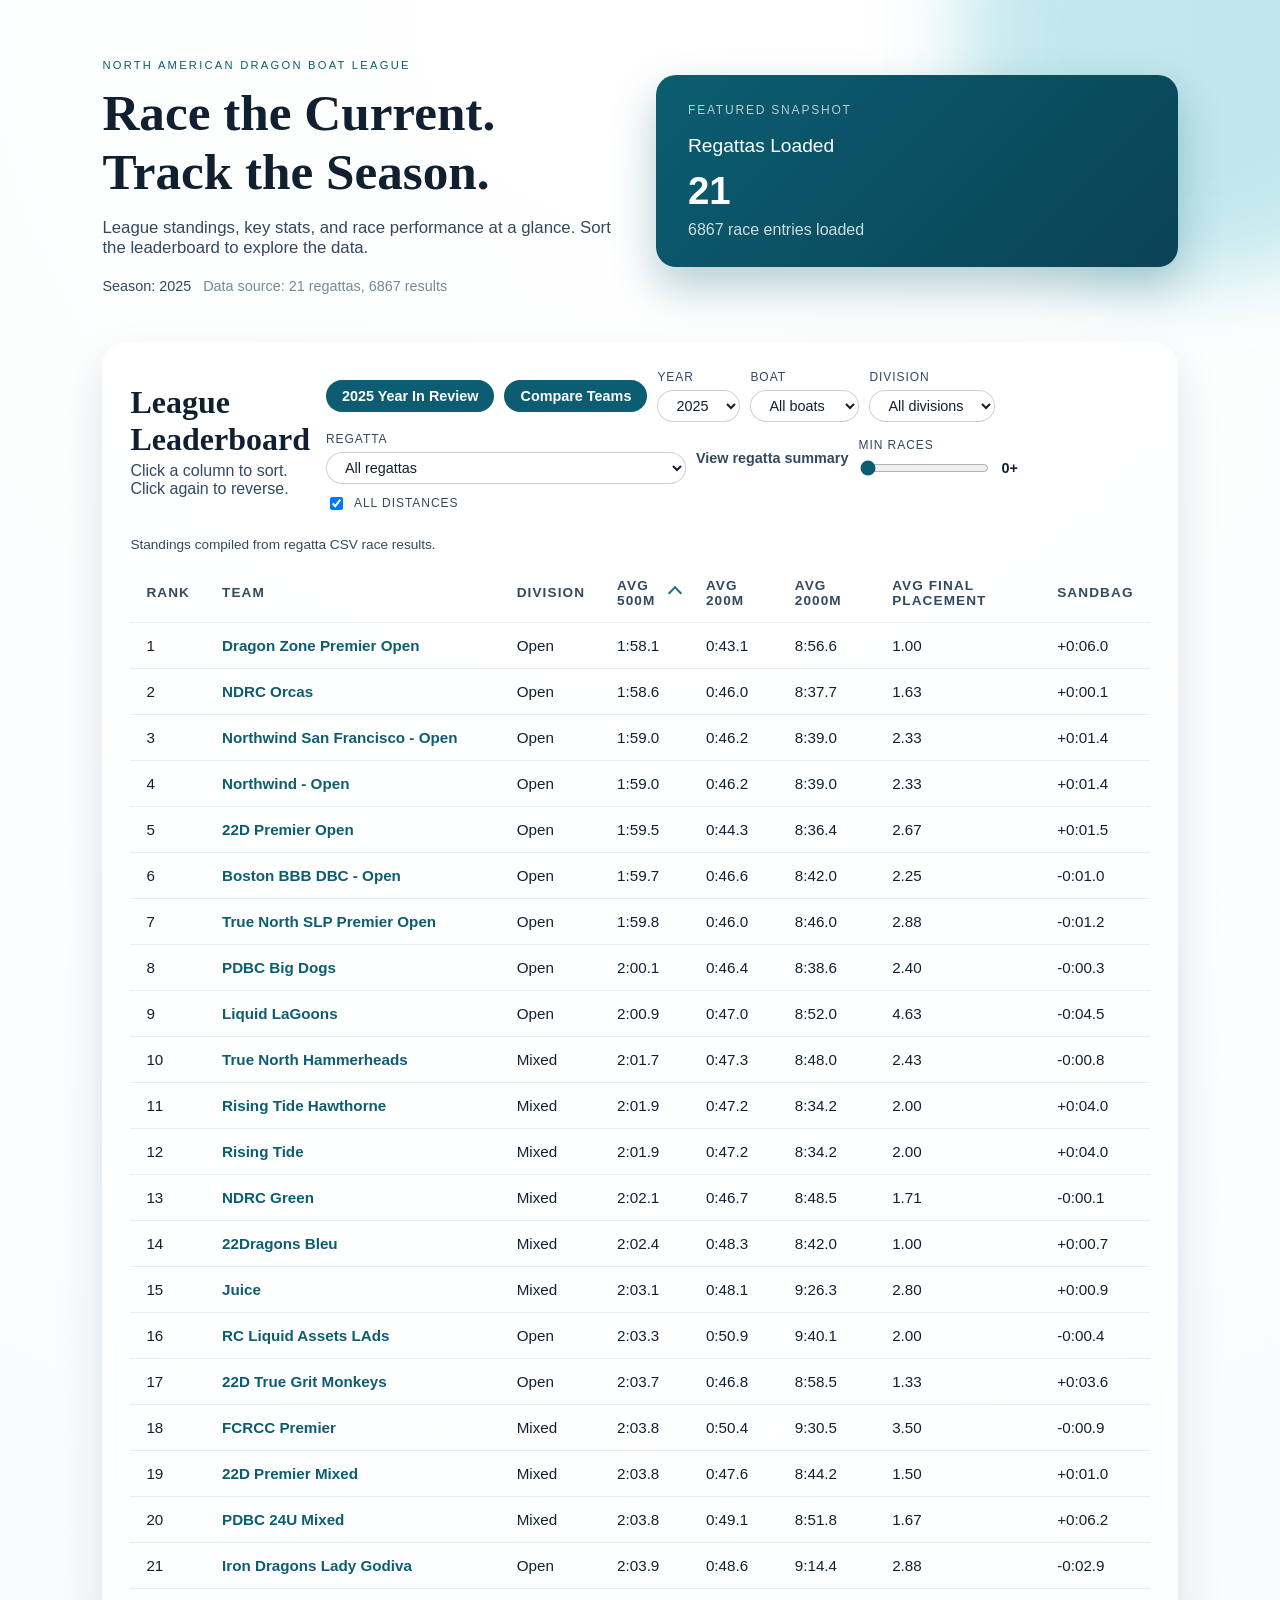
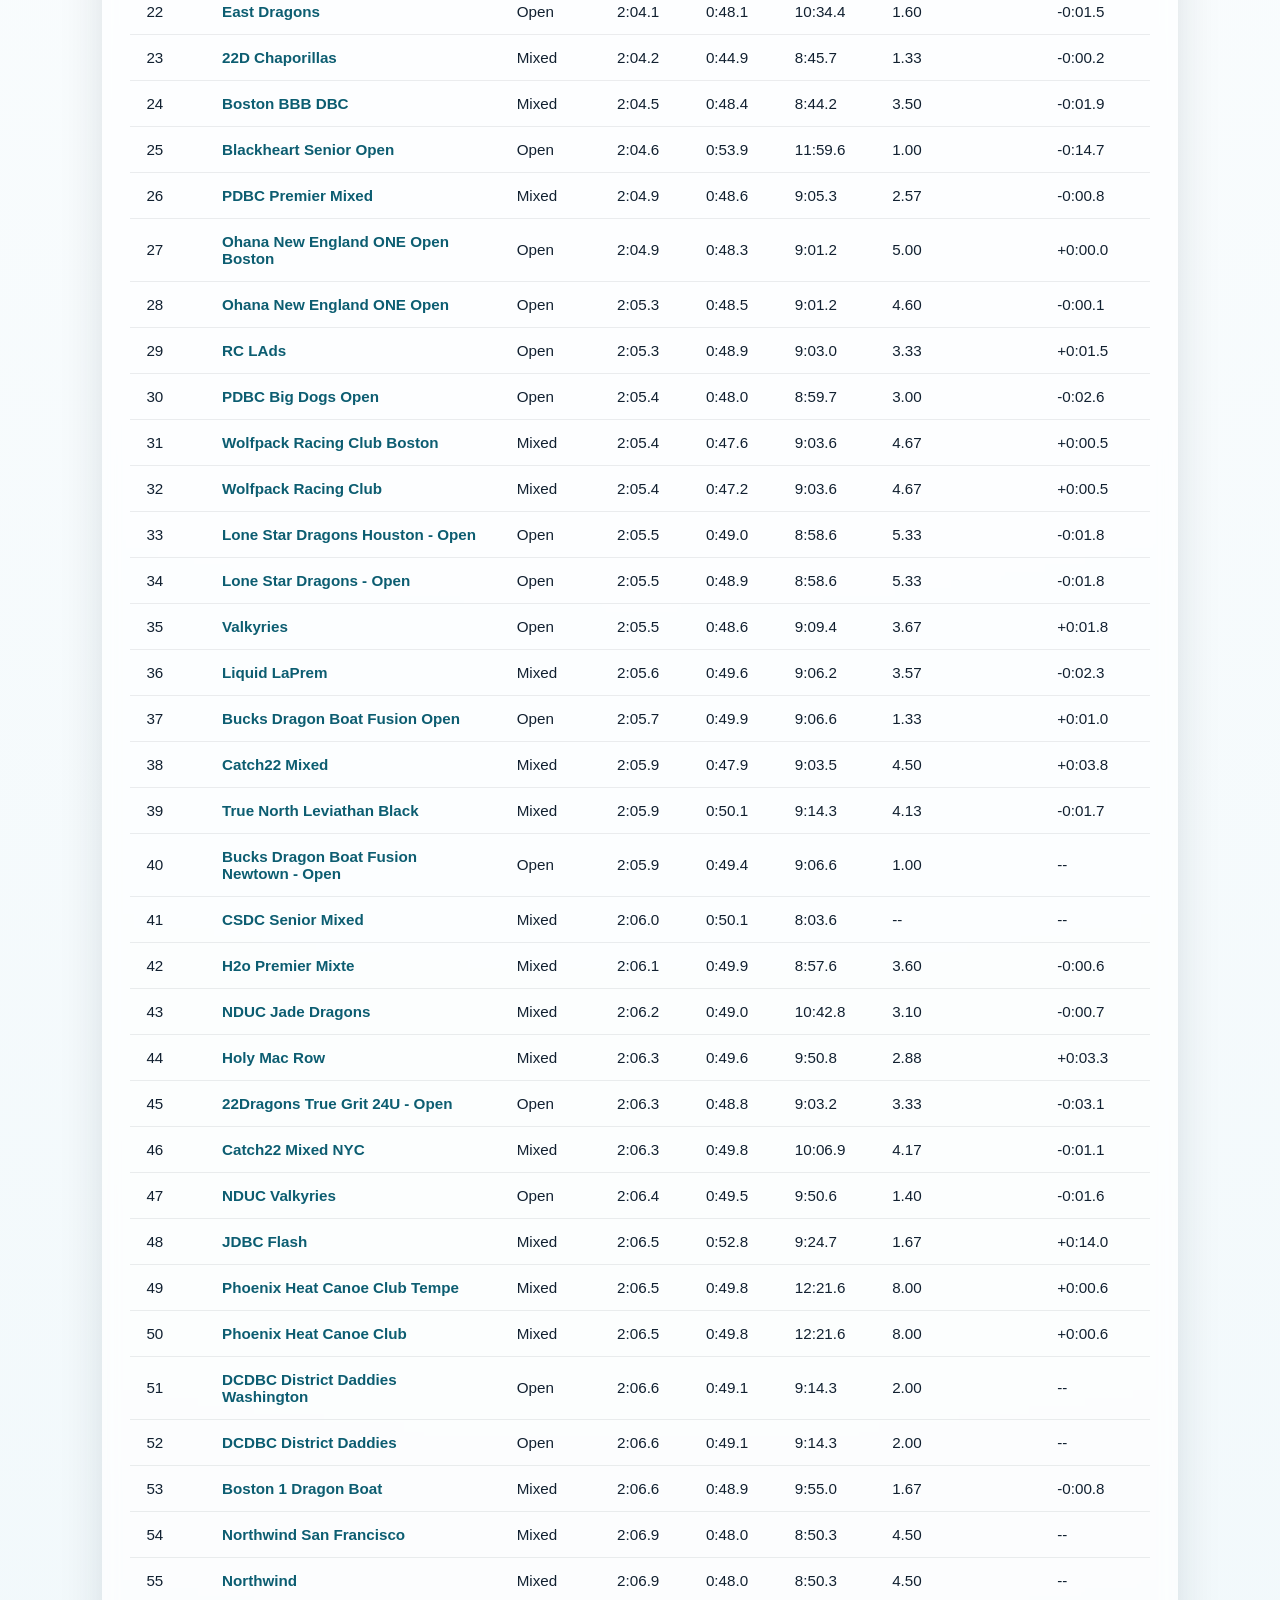
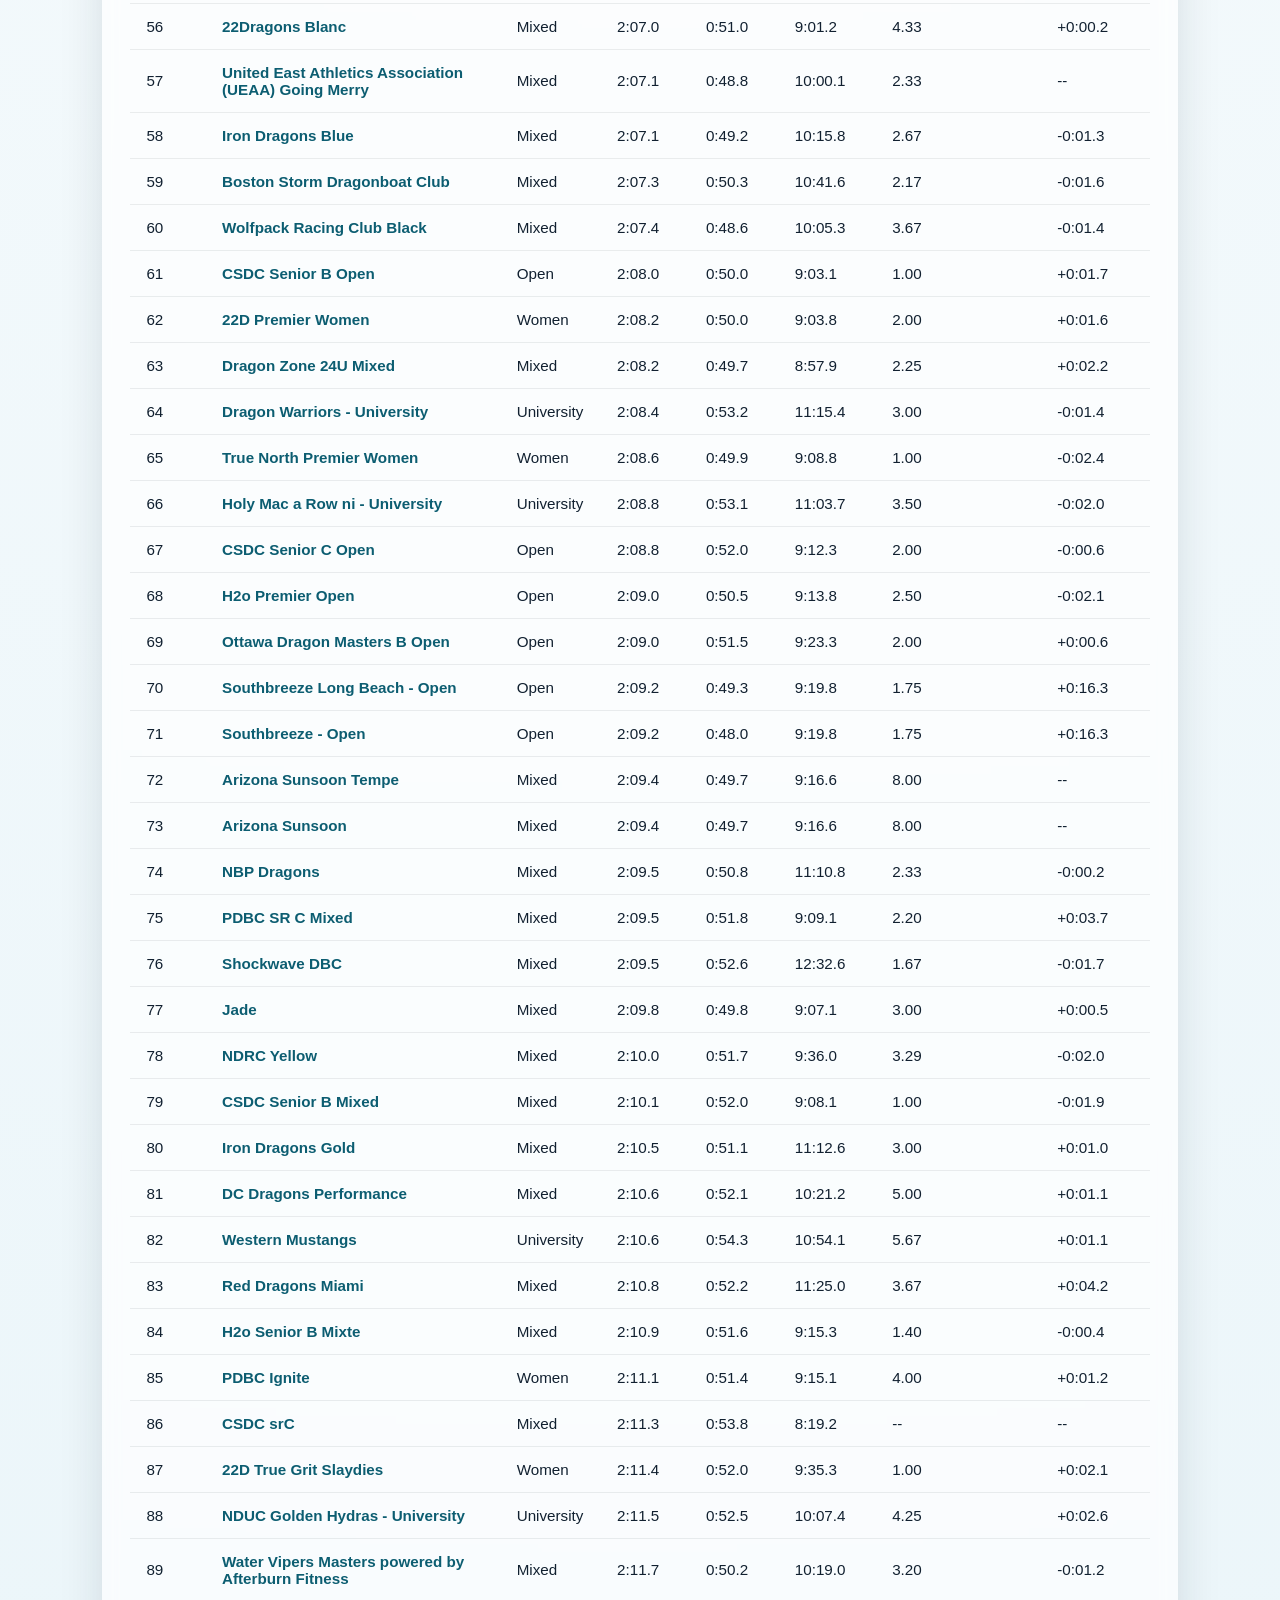
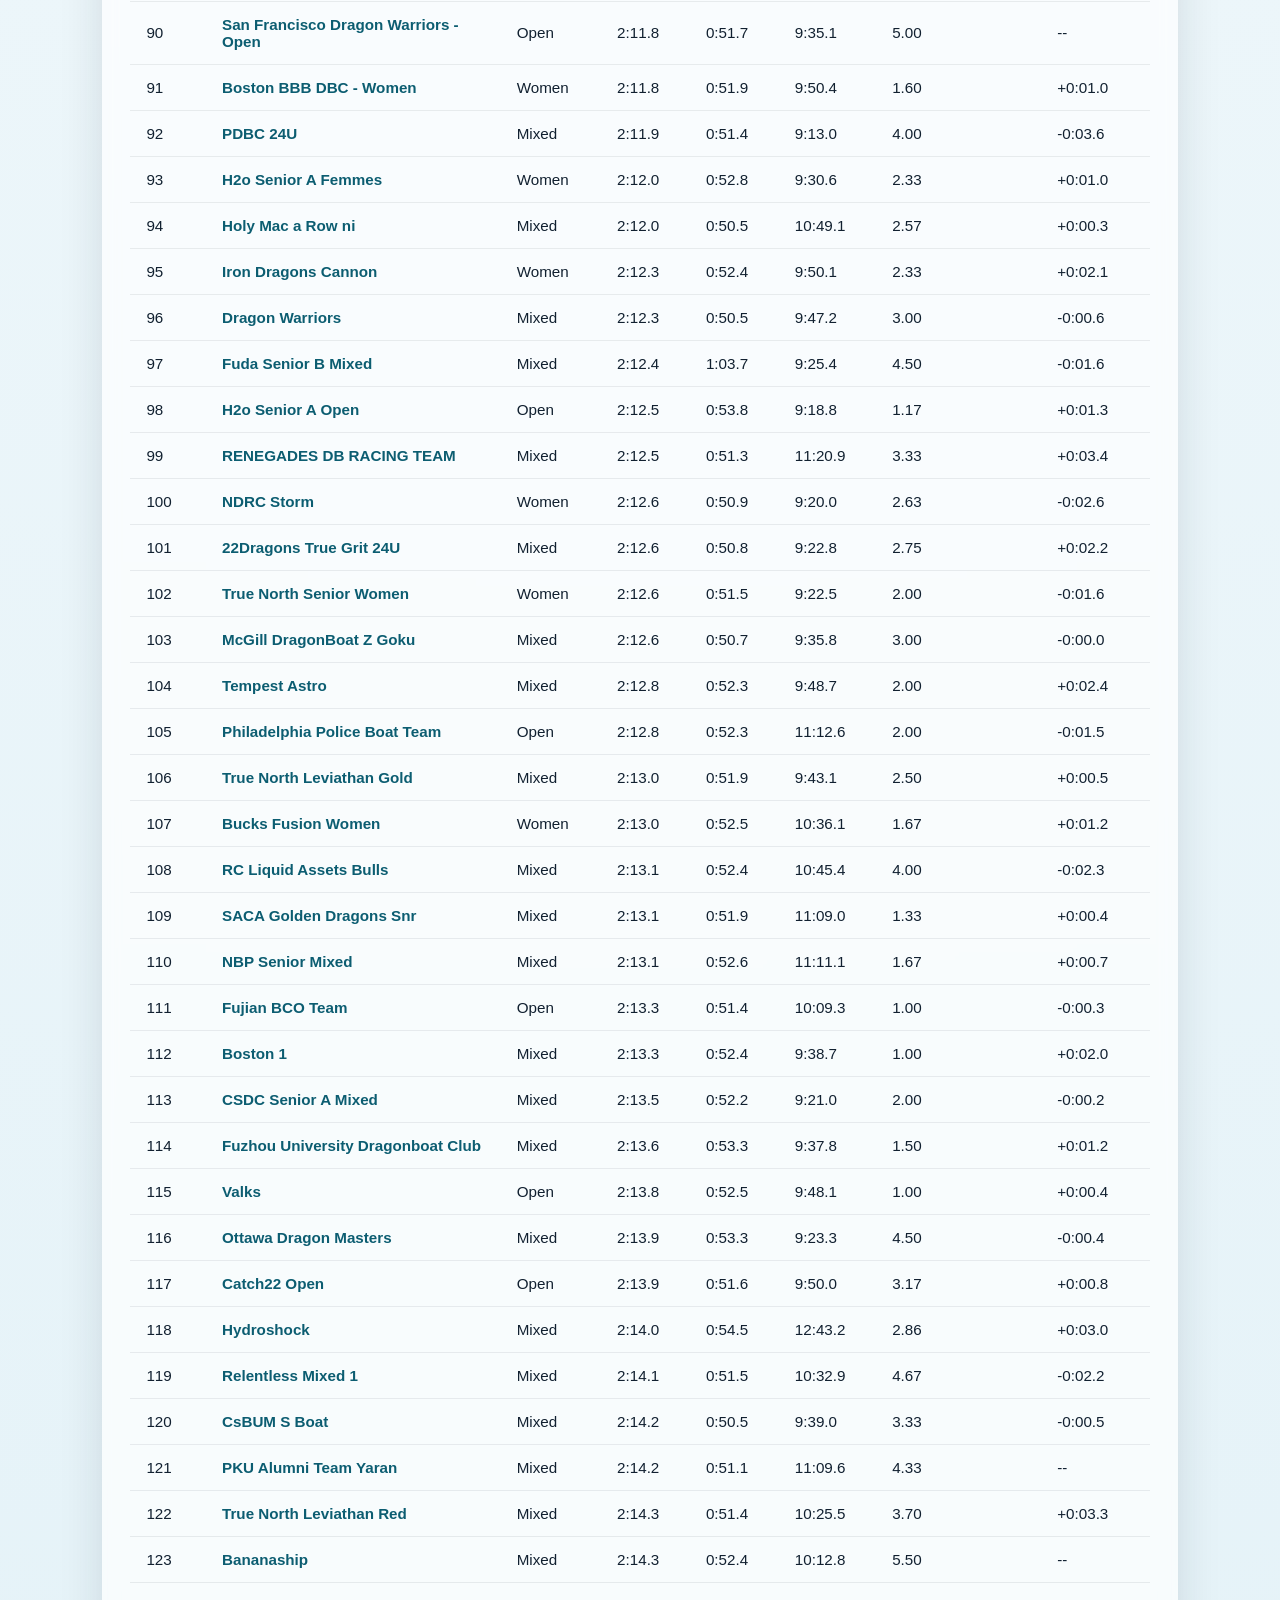
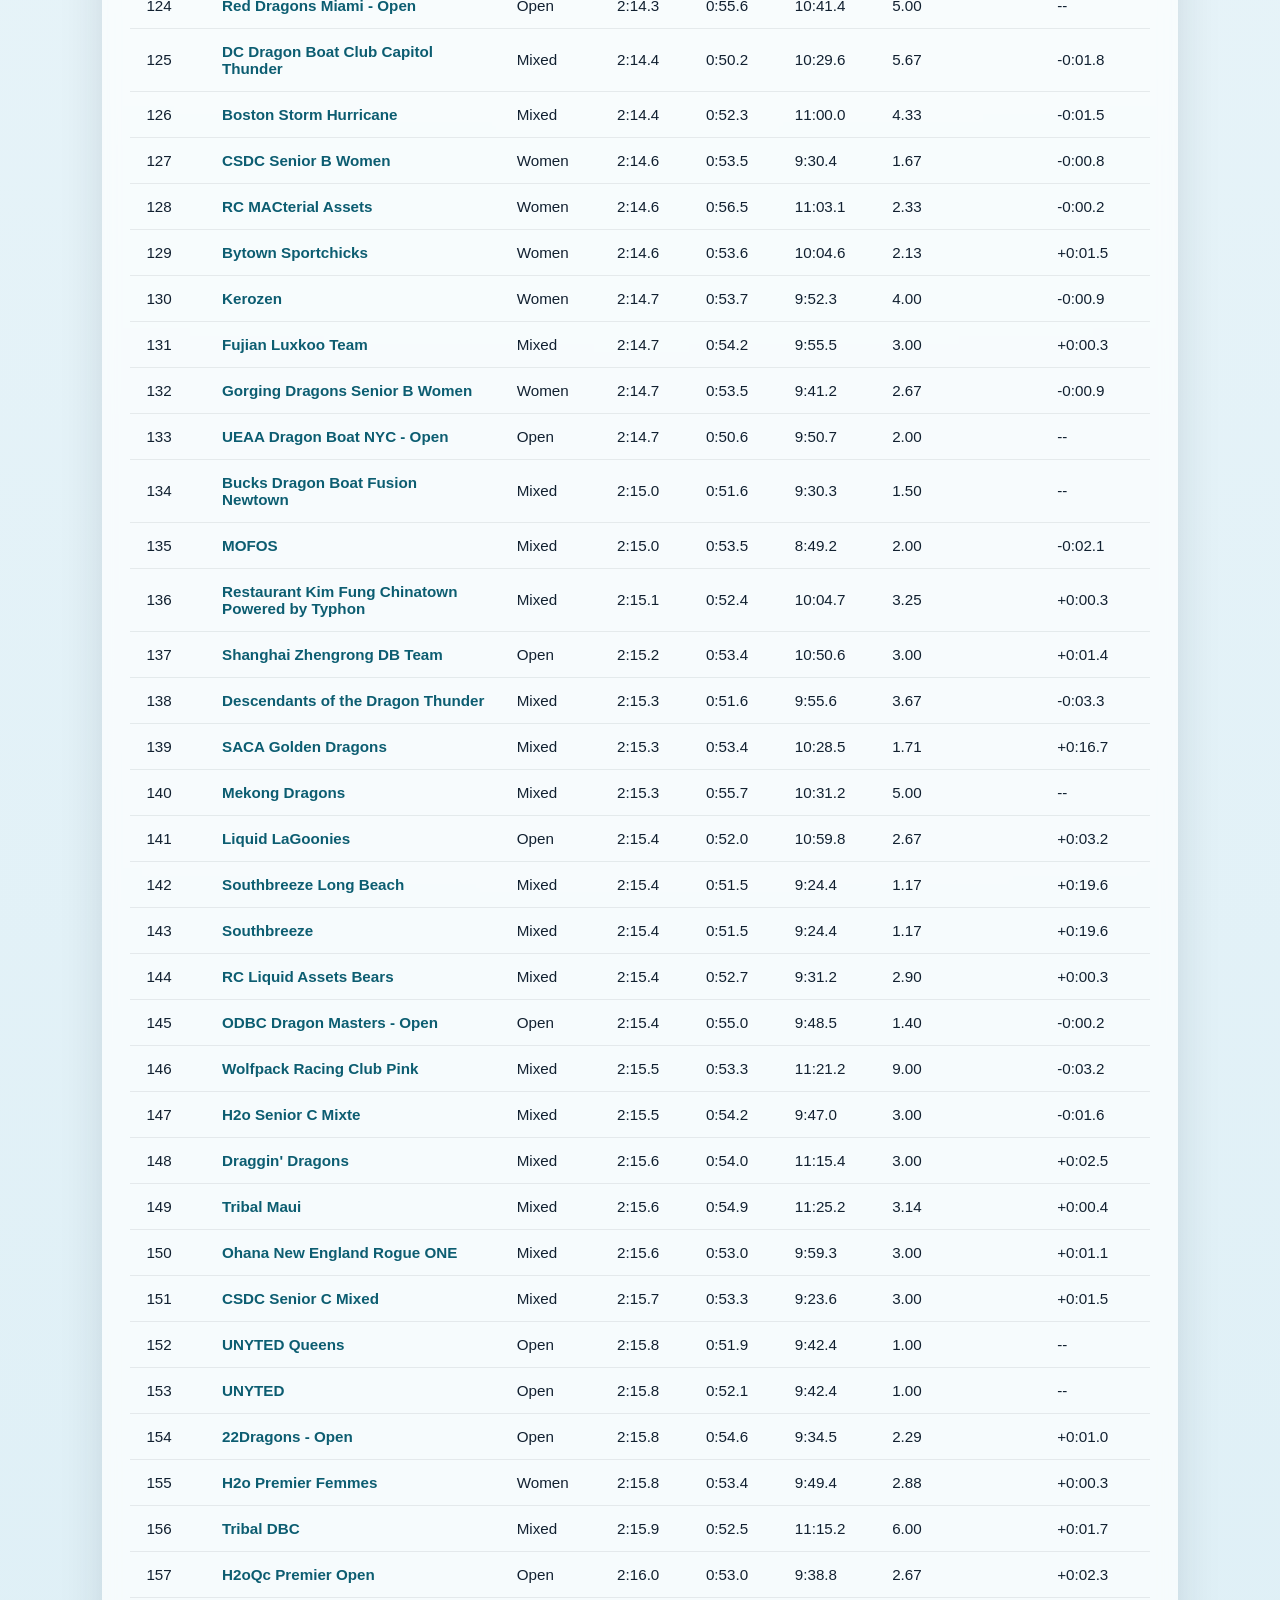
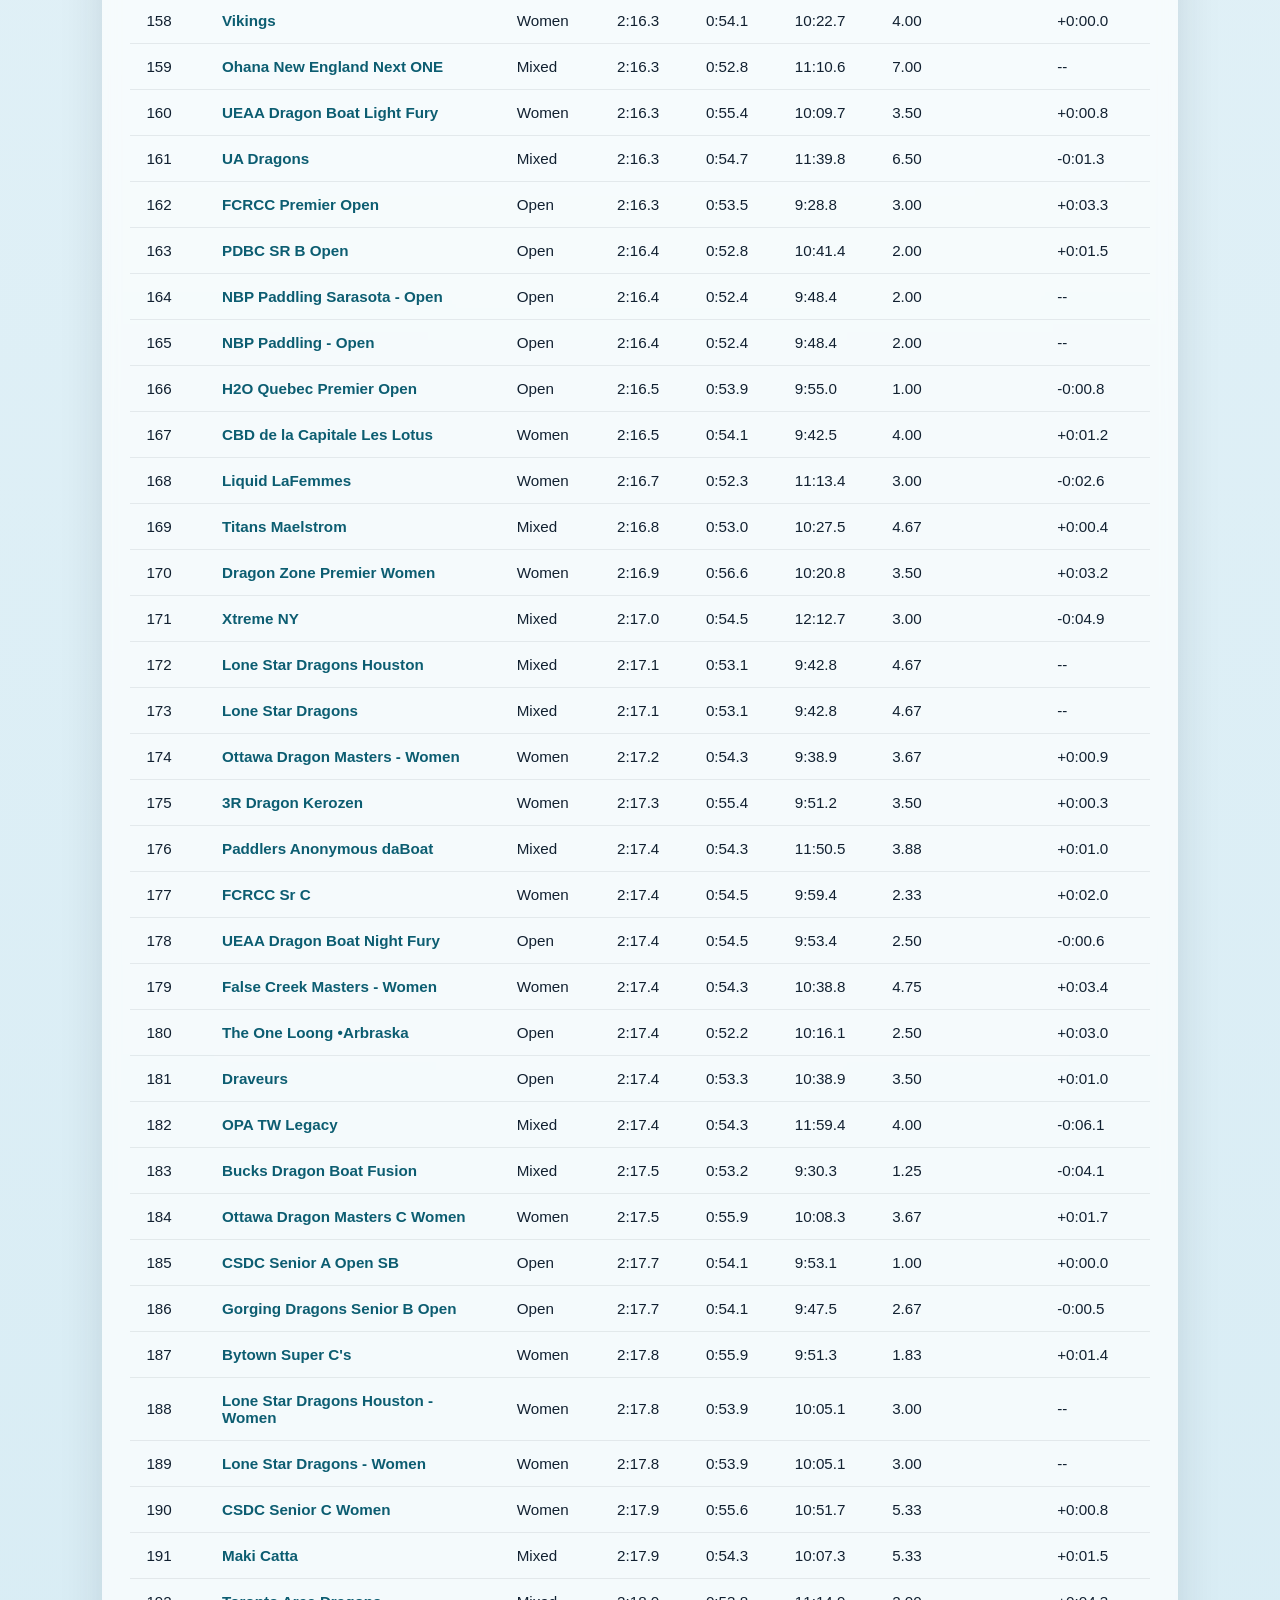
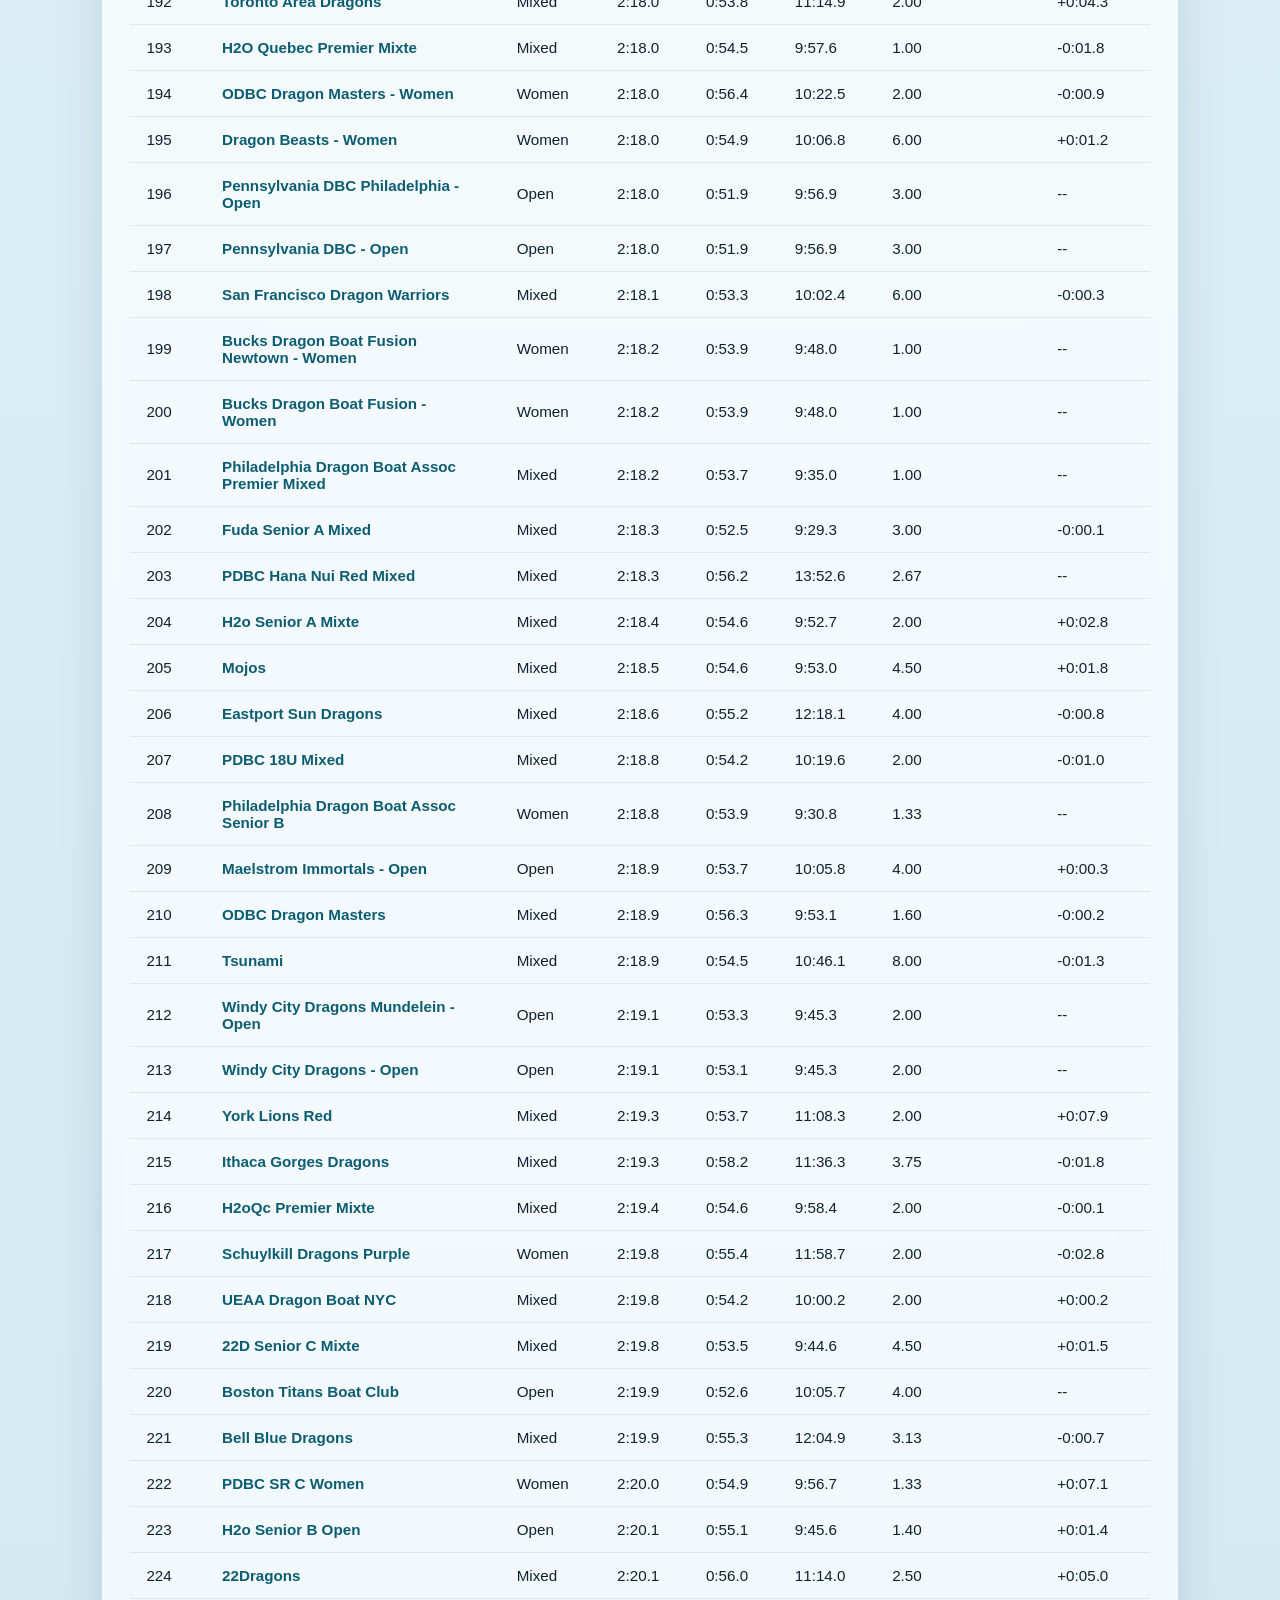
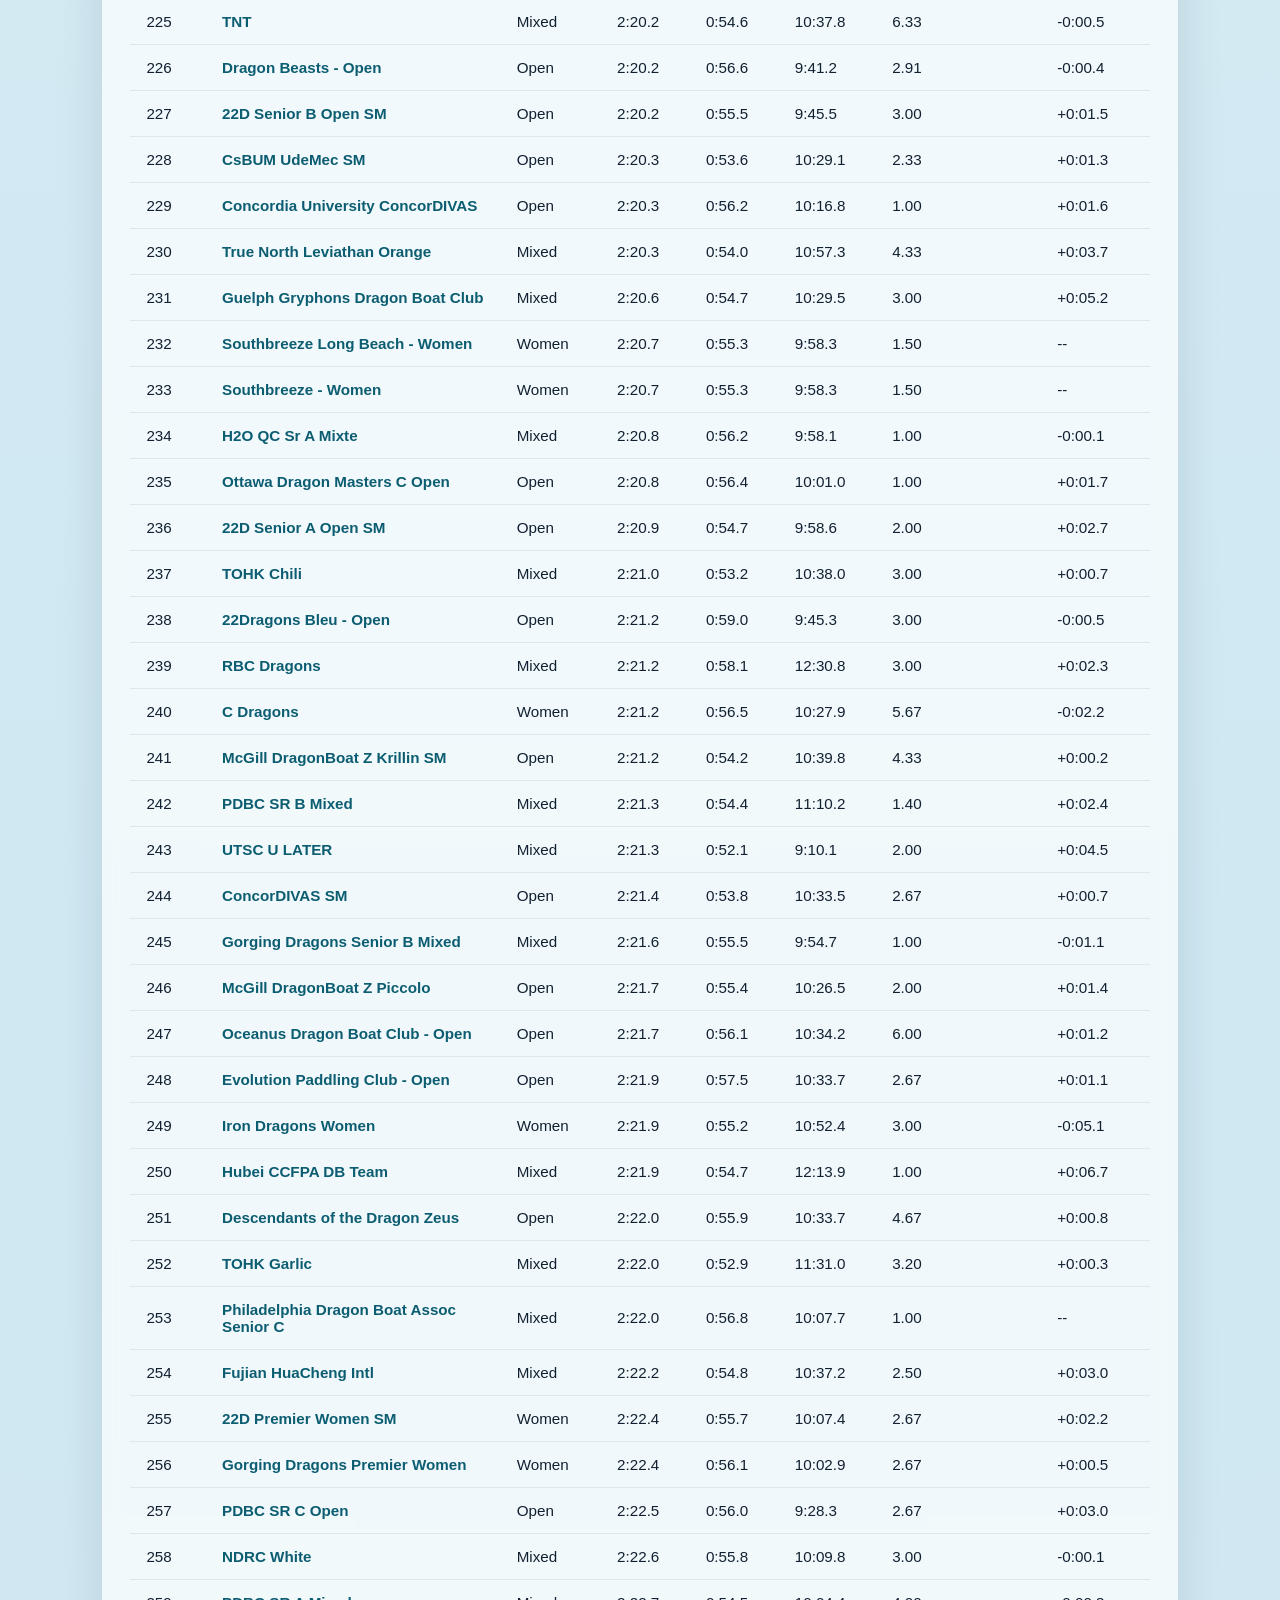
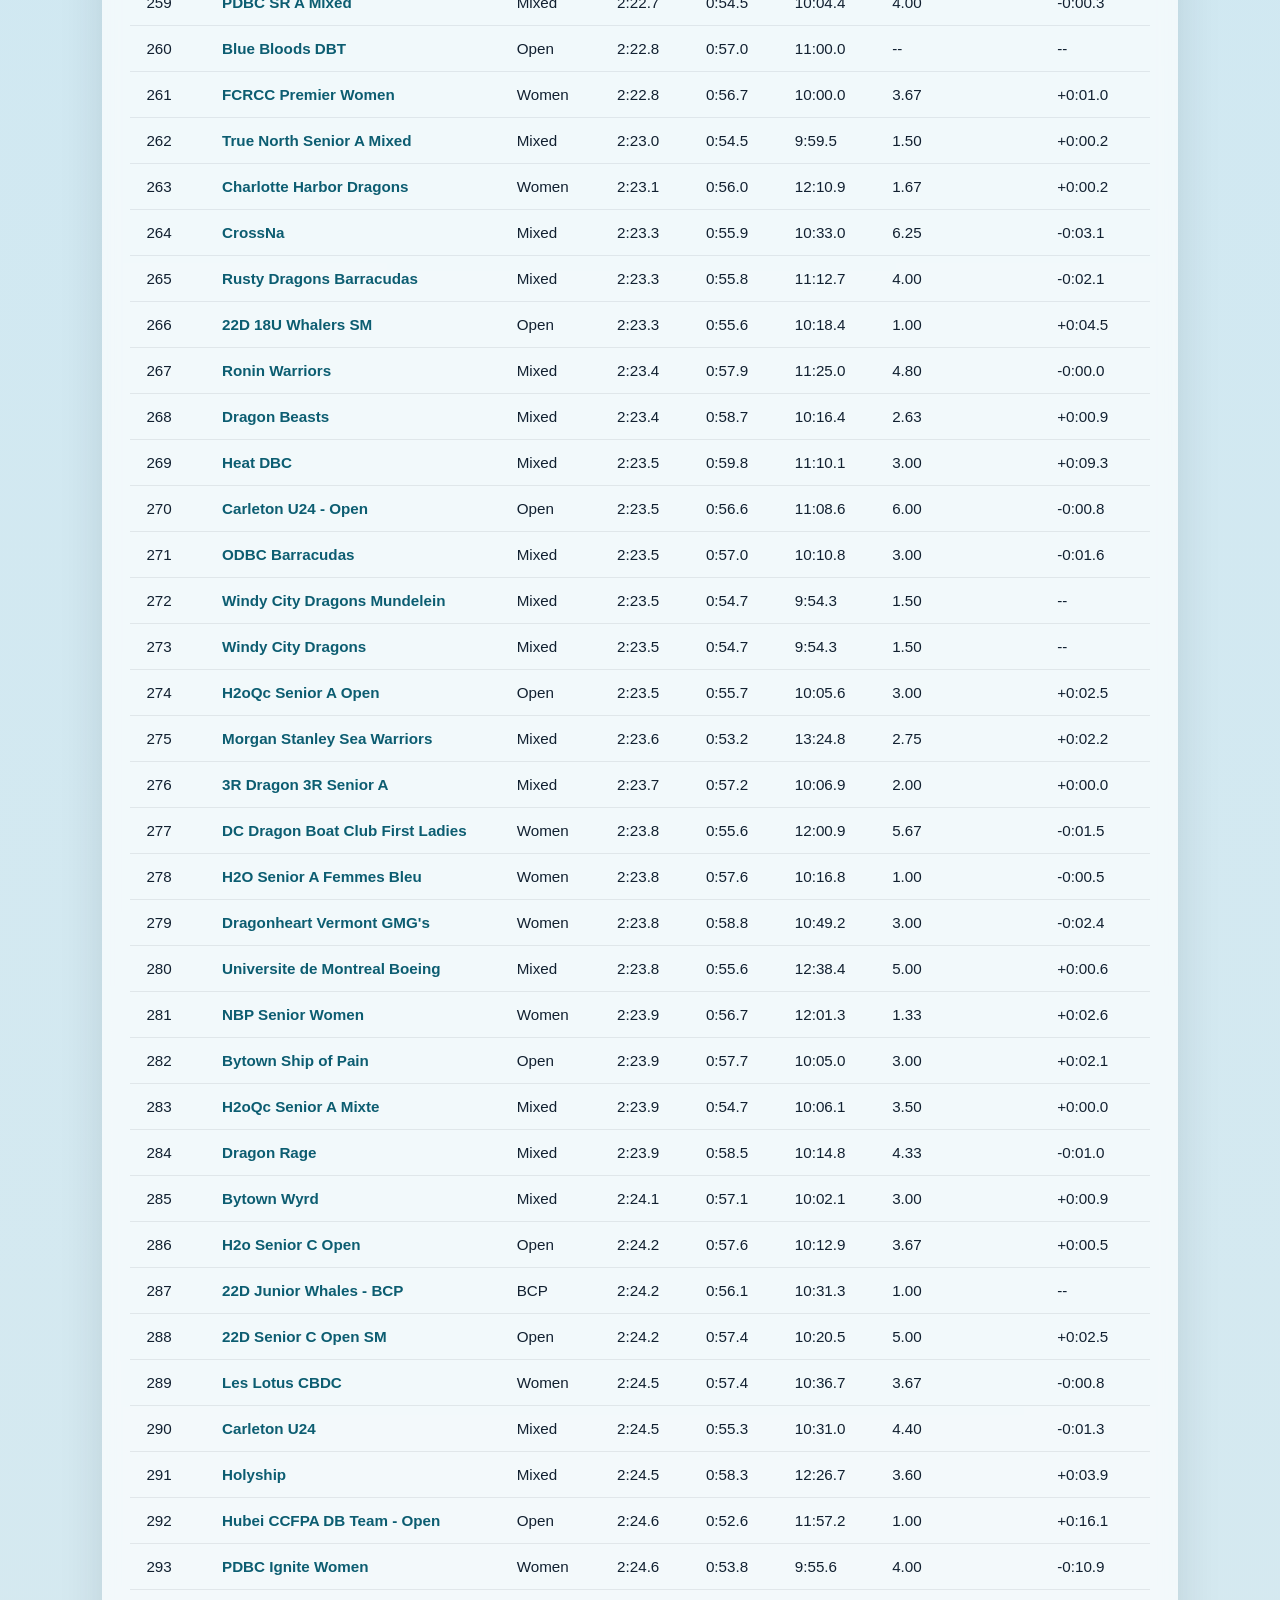
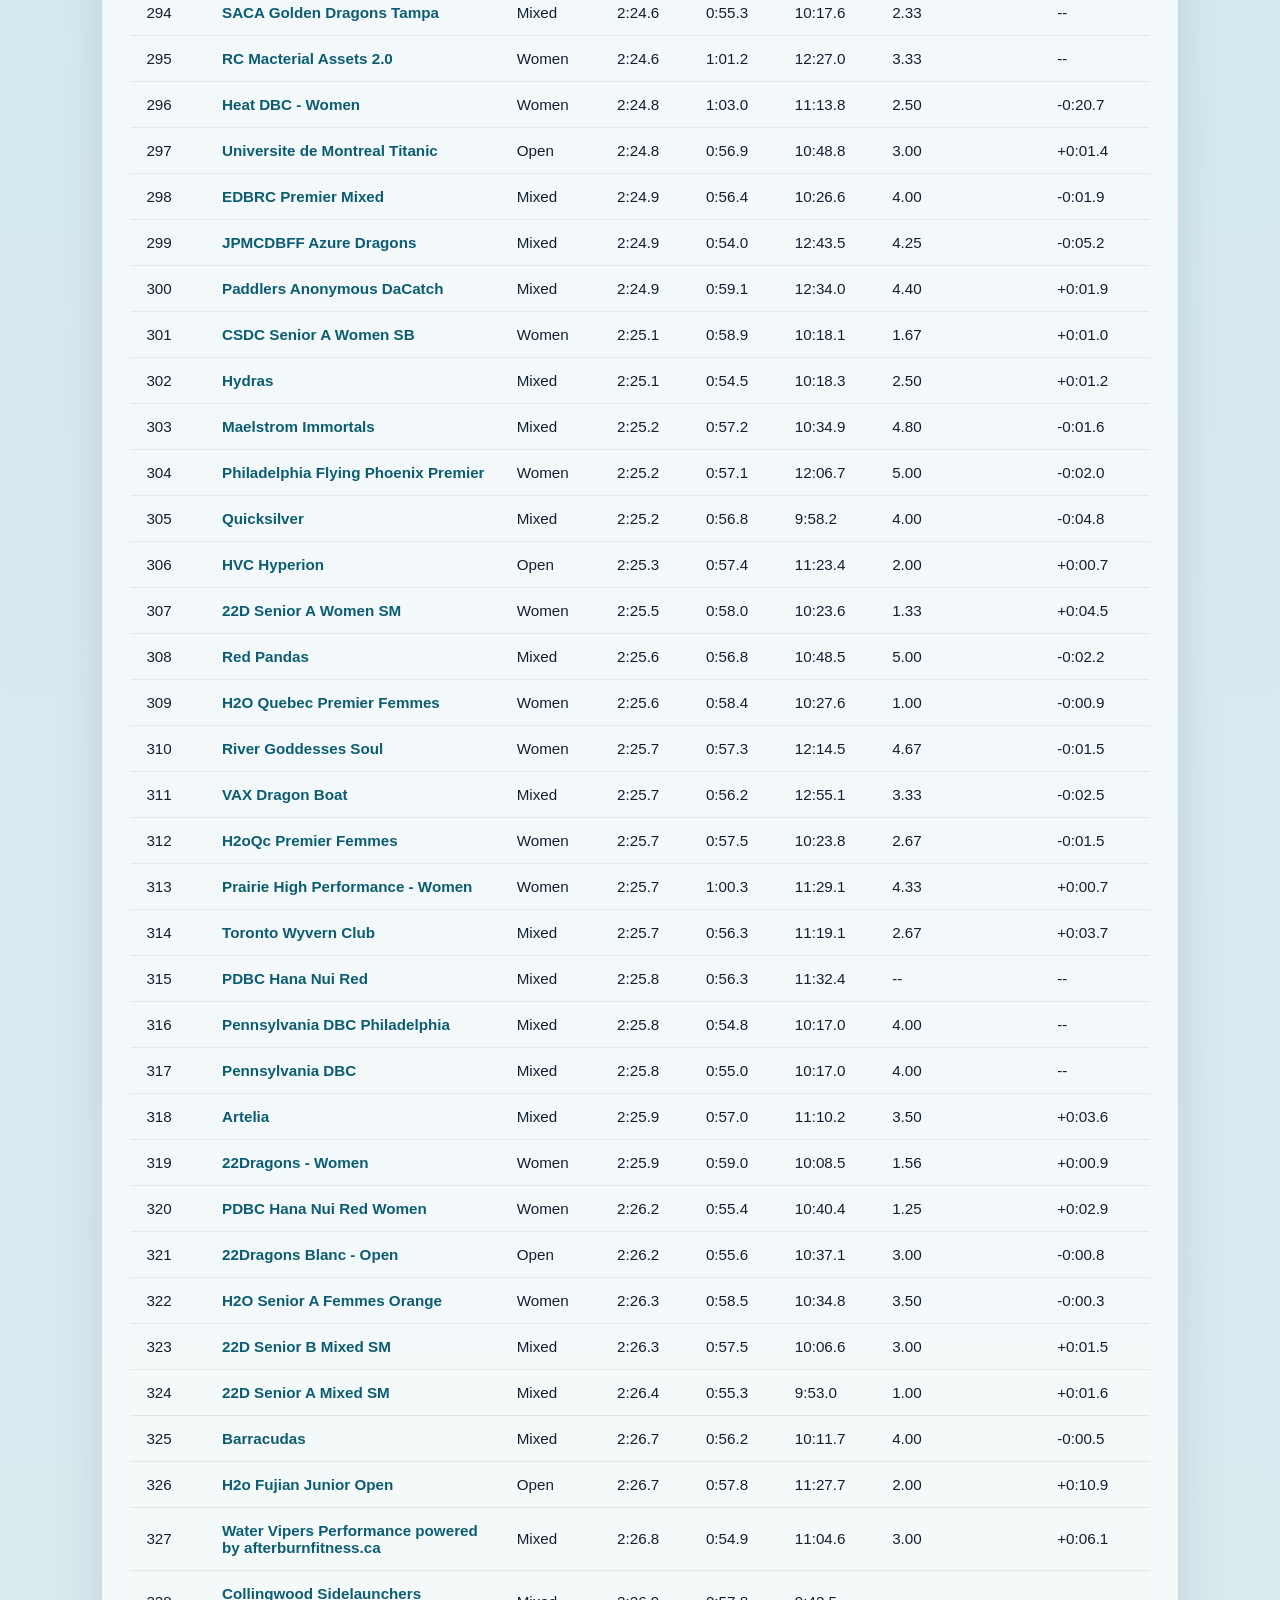
==== commit 223044ec: "saved filtering" ====
--- a/index.html
+++ b/index.html
@@ -103,7 +103,7 @@
                 <th data-key="avg500">Avg 500m</th>
                 <th data-key="avg200">Avg 200m</th>
                 <th data-key="avg2000">Avg 2000m</th>
-                <th data-key="combinedAvg">Combined Avg</th>
+                <th data-key="avgFinalPlacement">AVG Final placement</th>
                 <th data-key="sandbag">
                   <span class="tooltip">
                     Sandbag
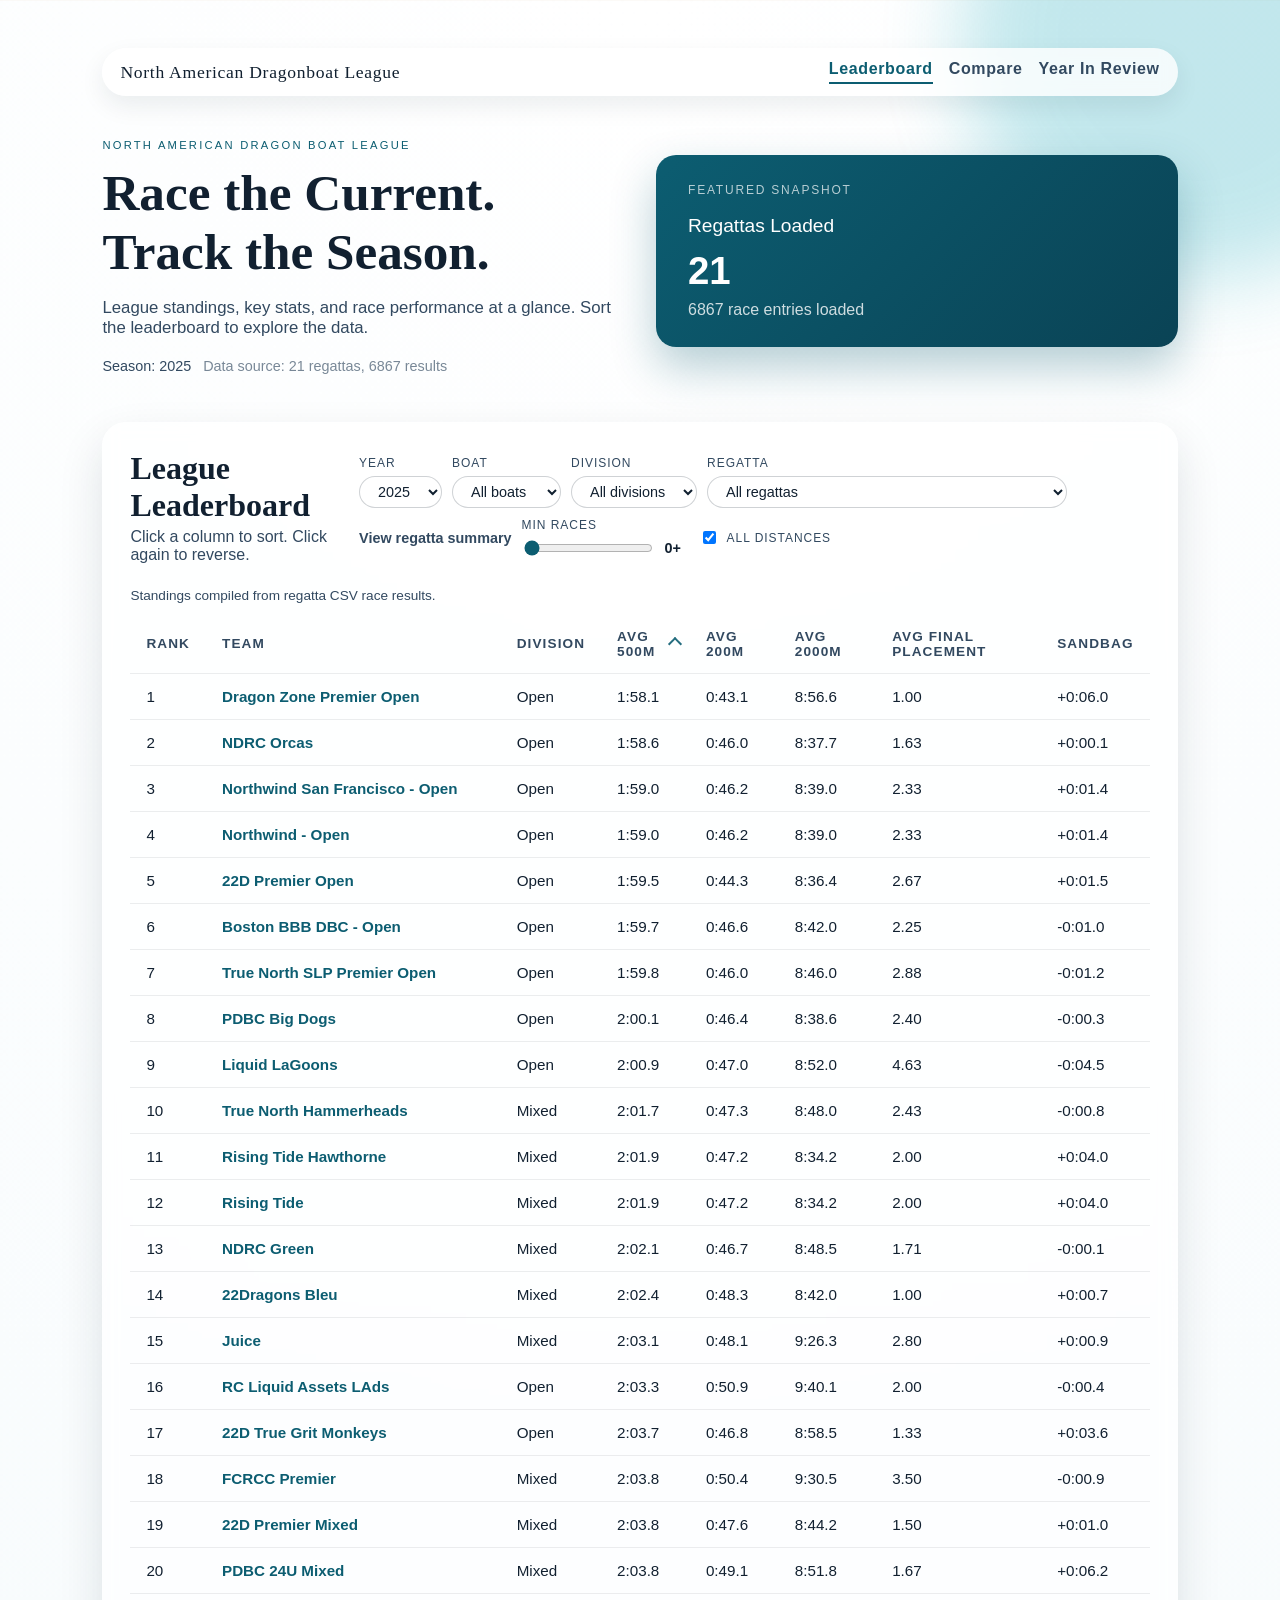
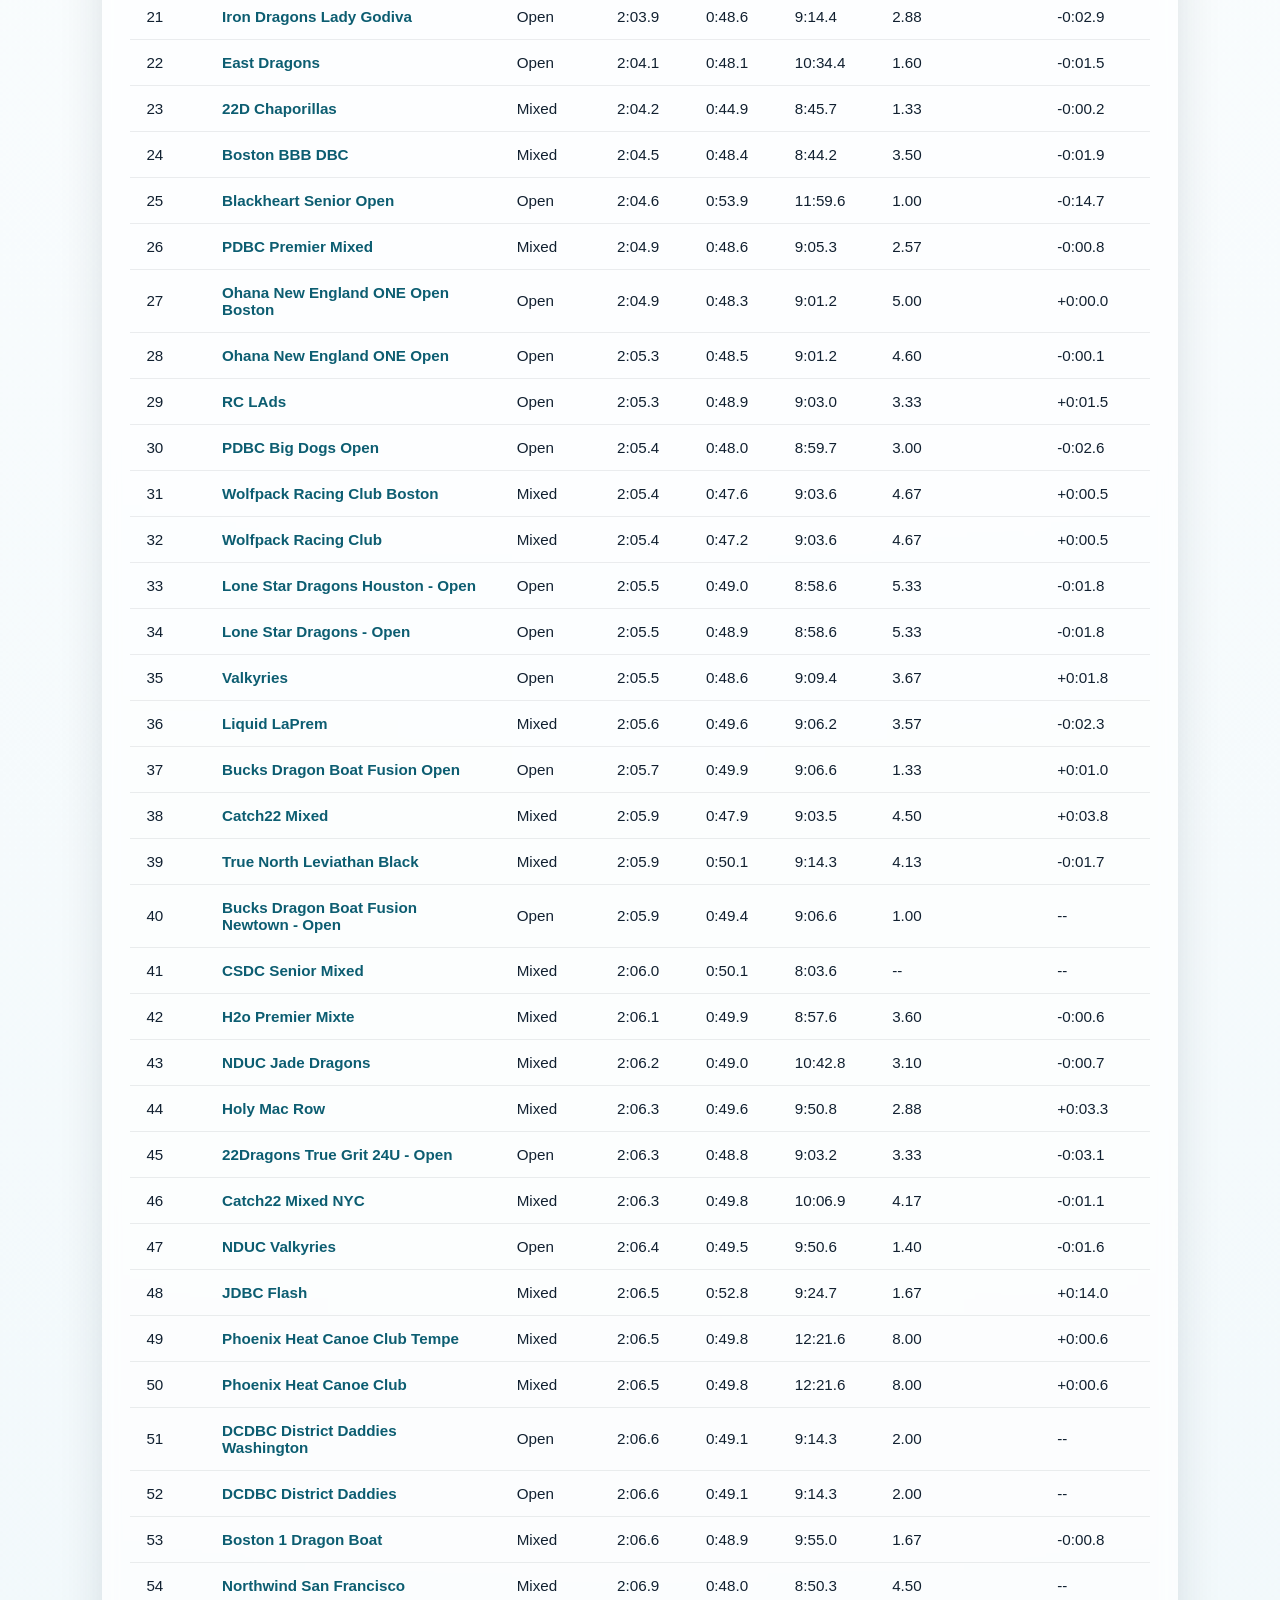
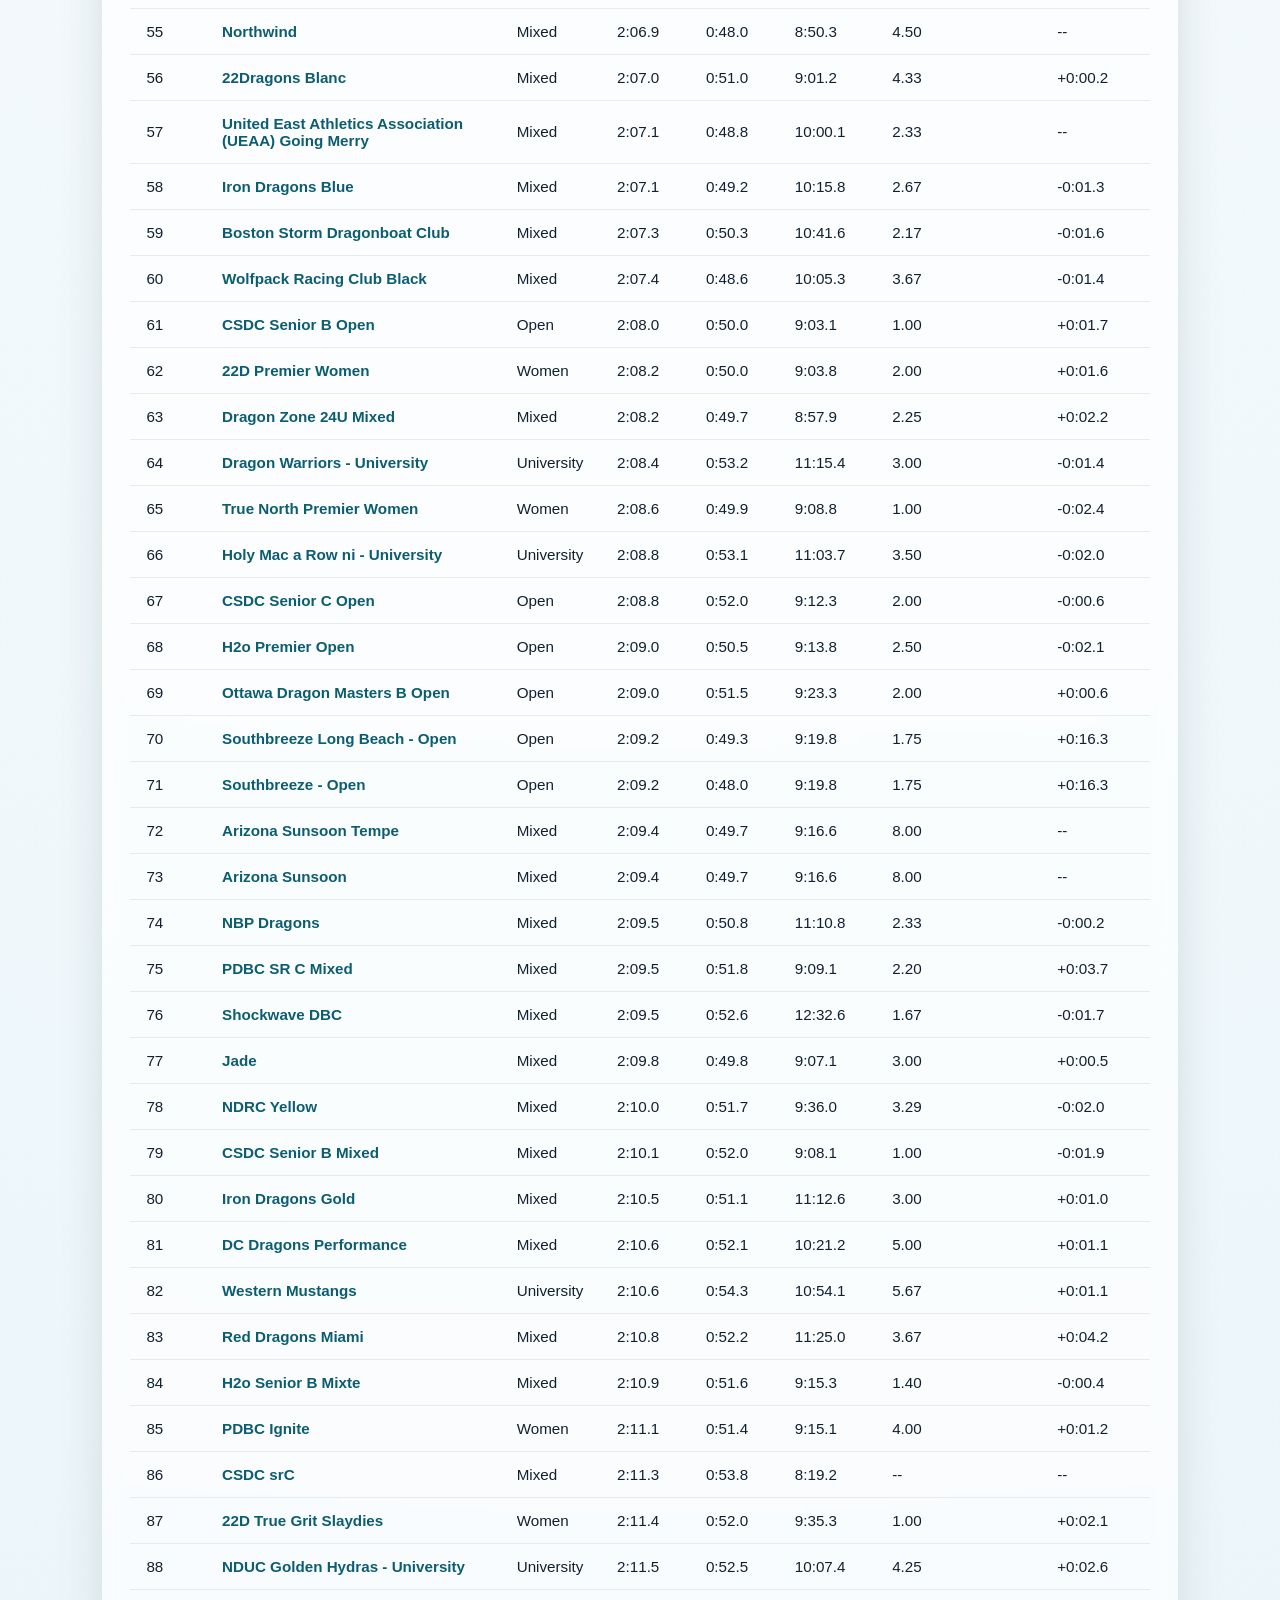
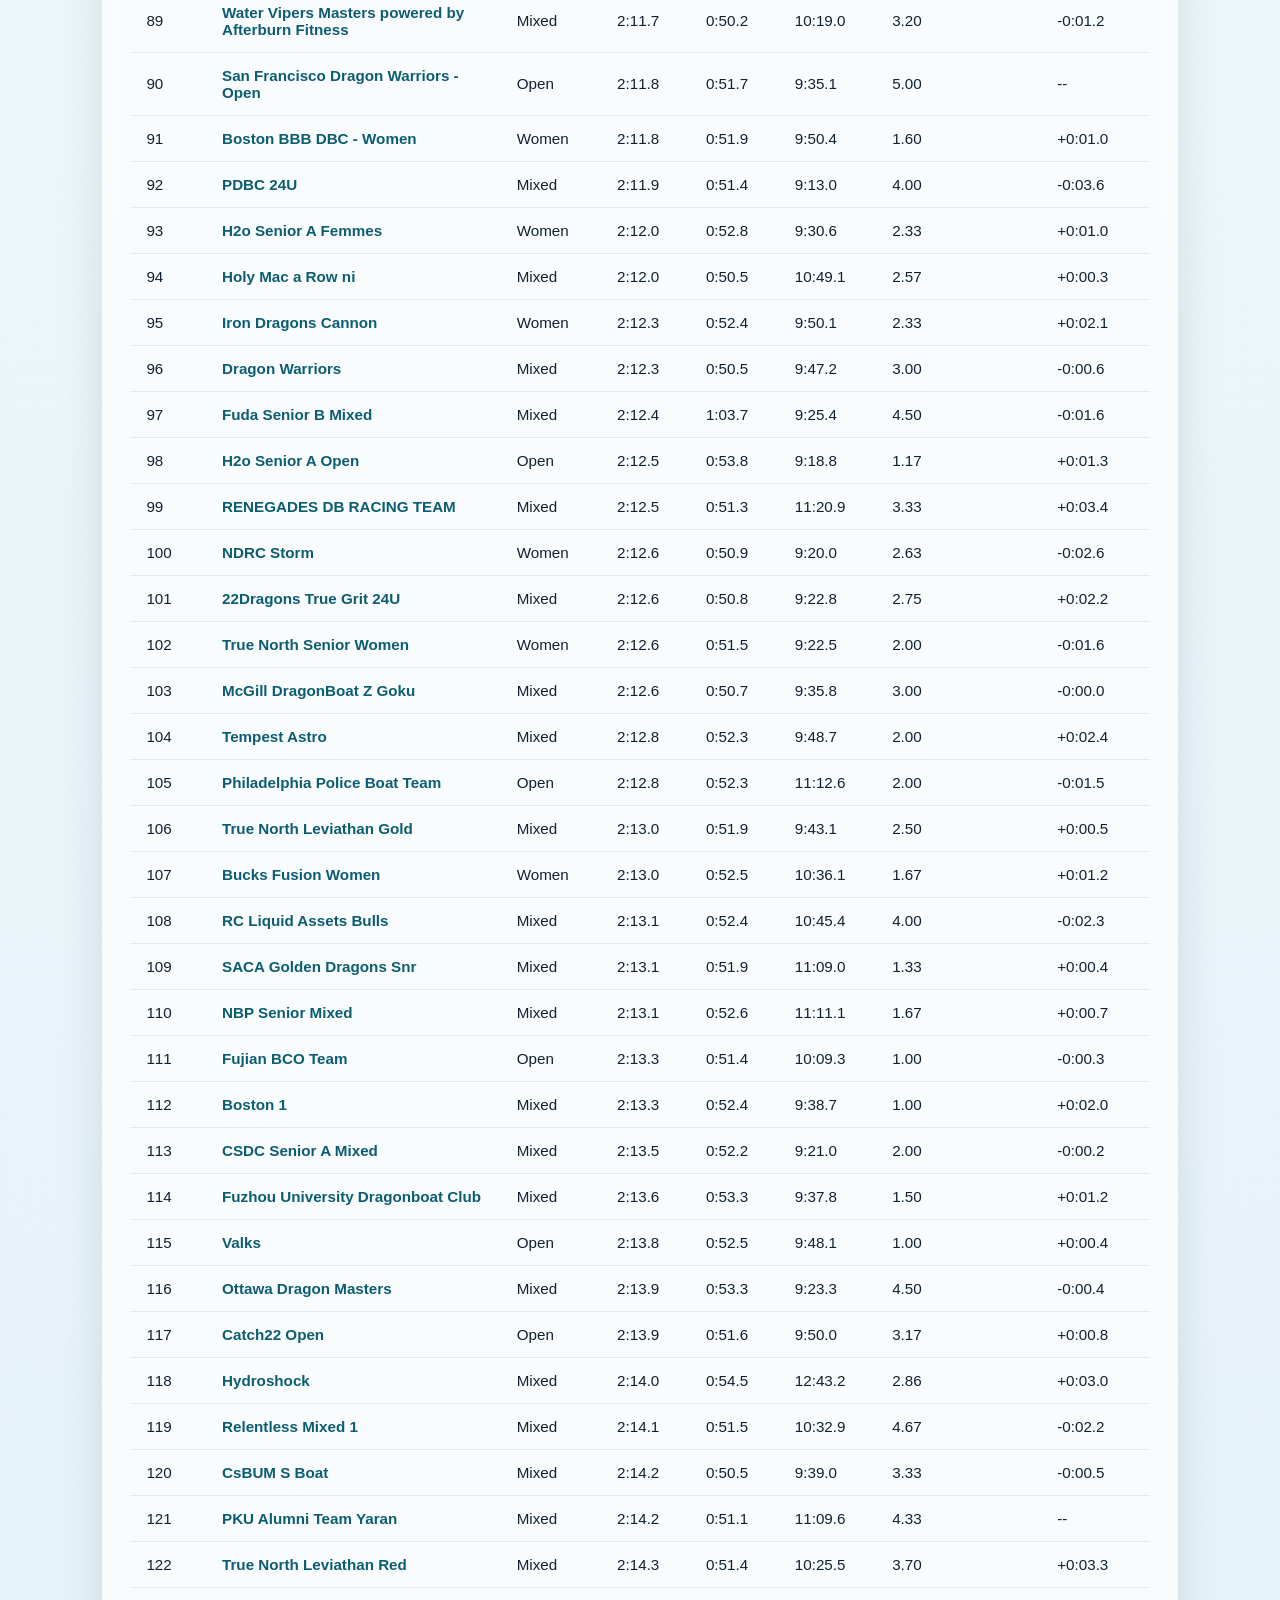
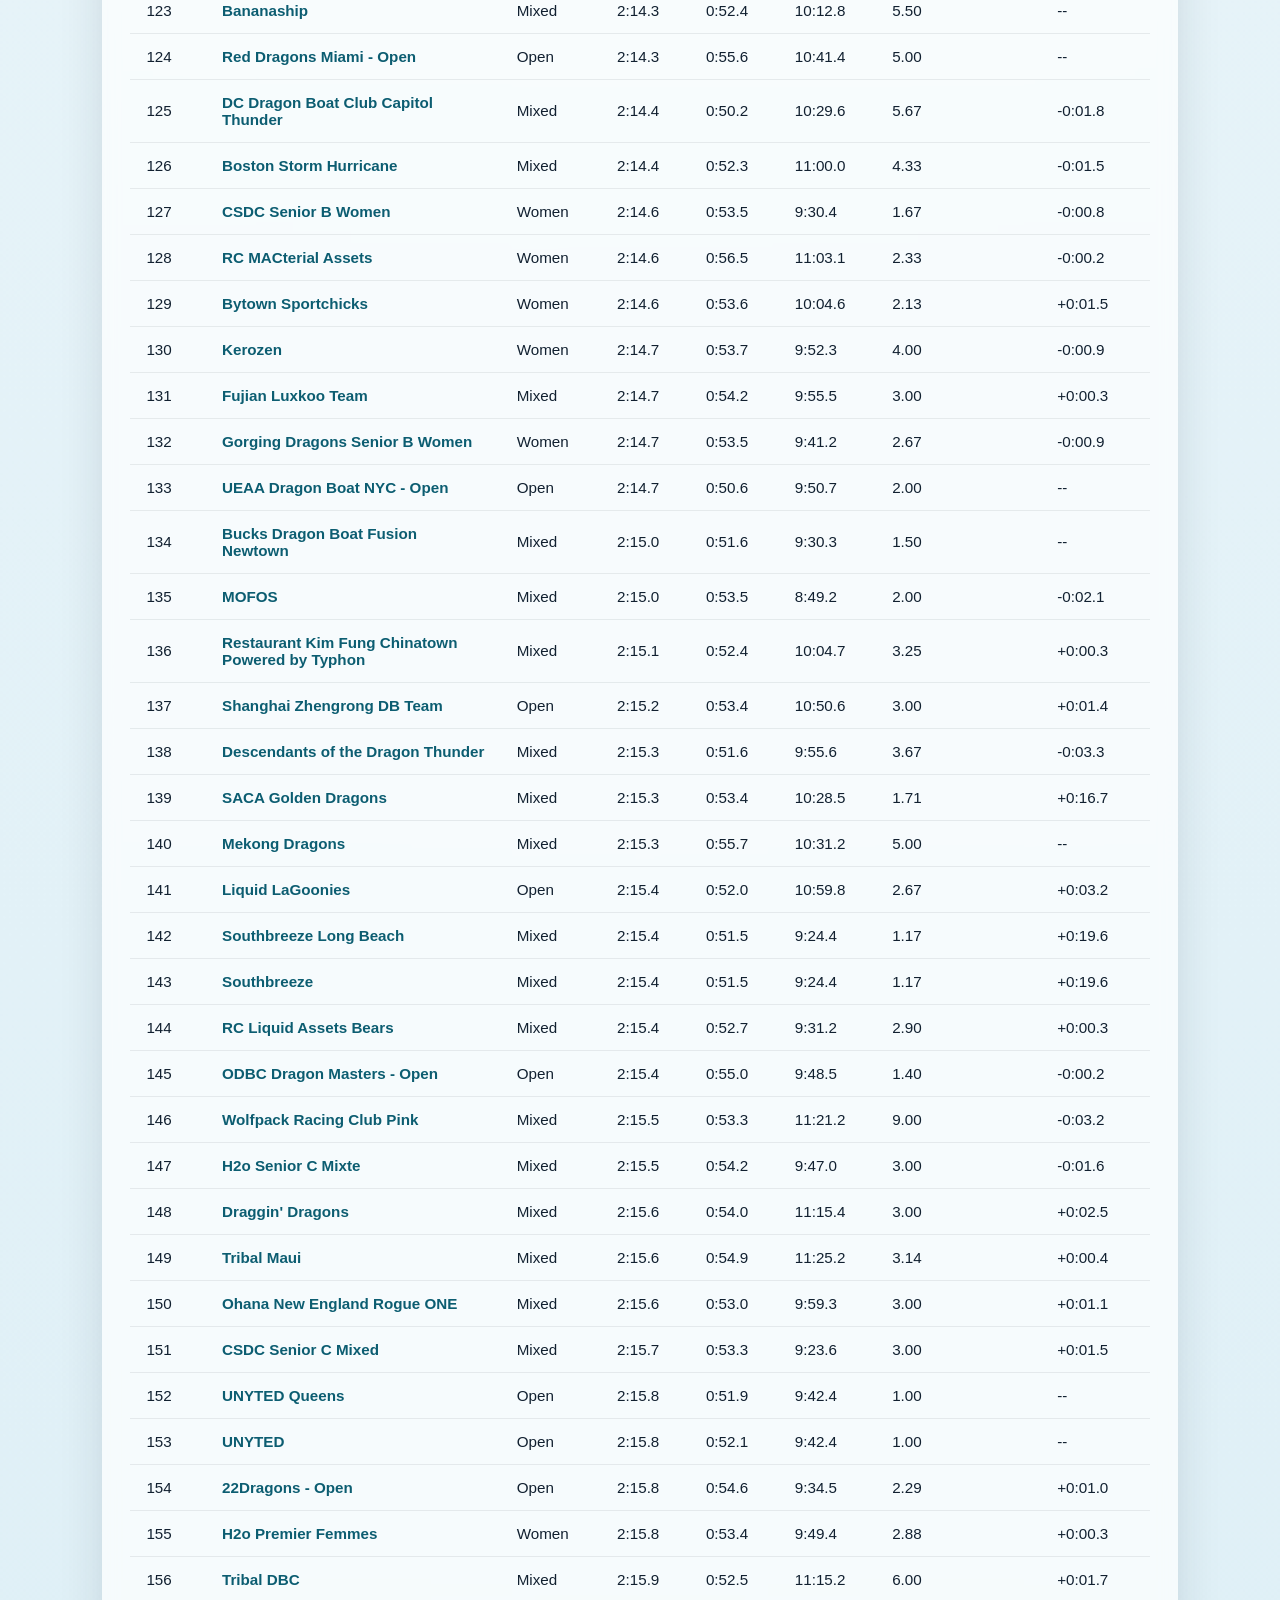
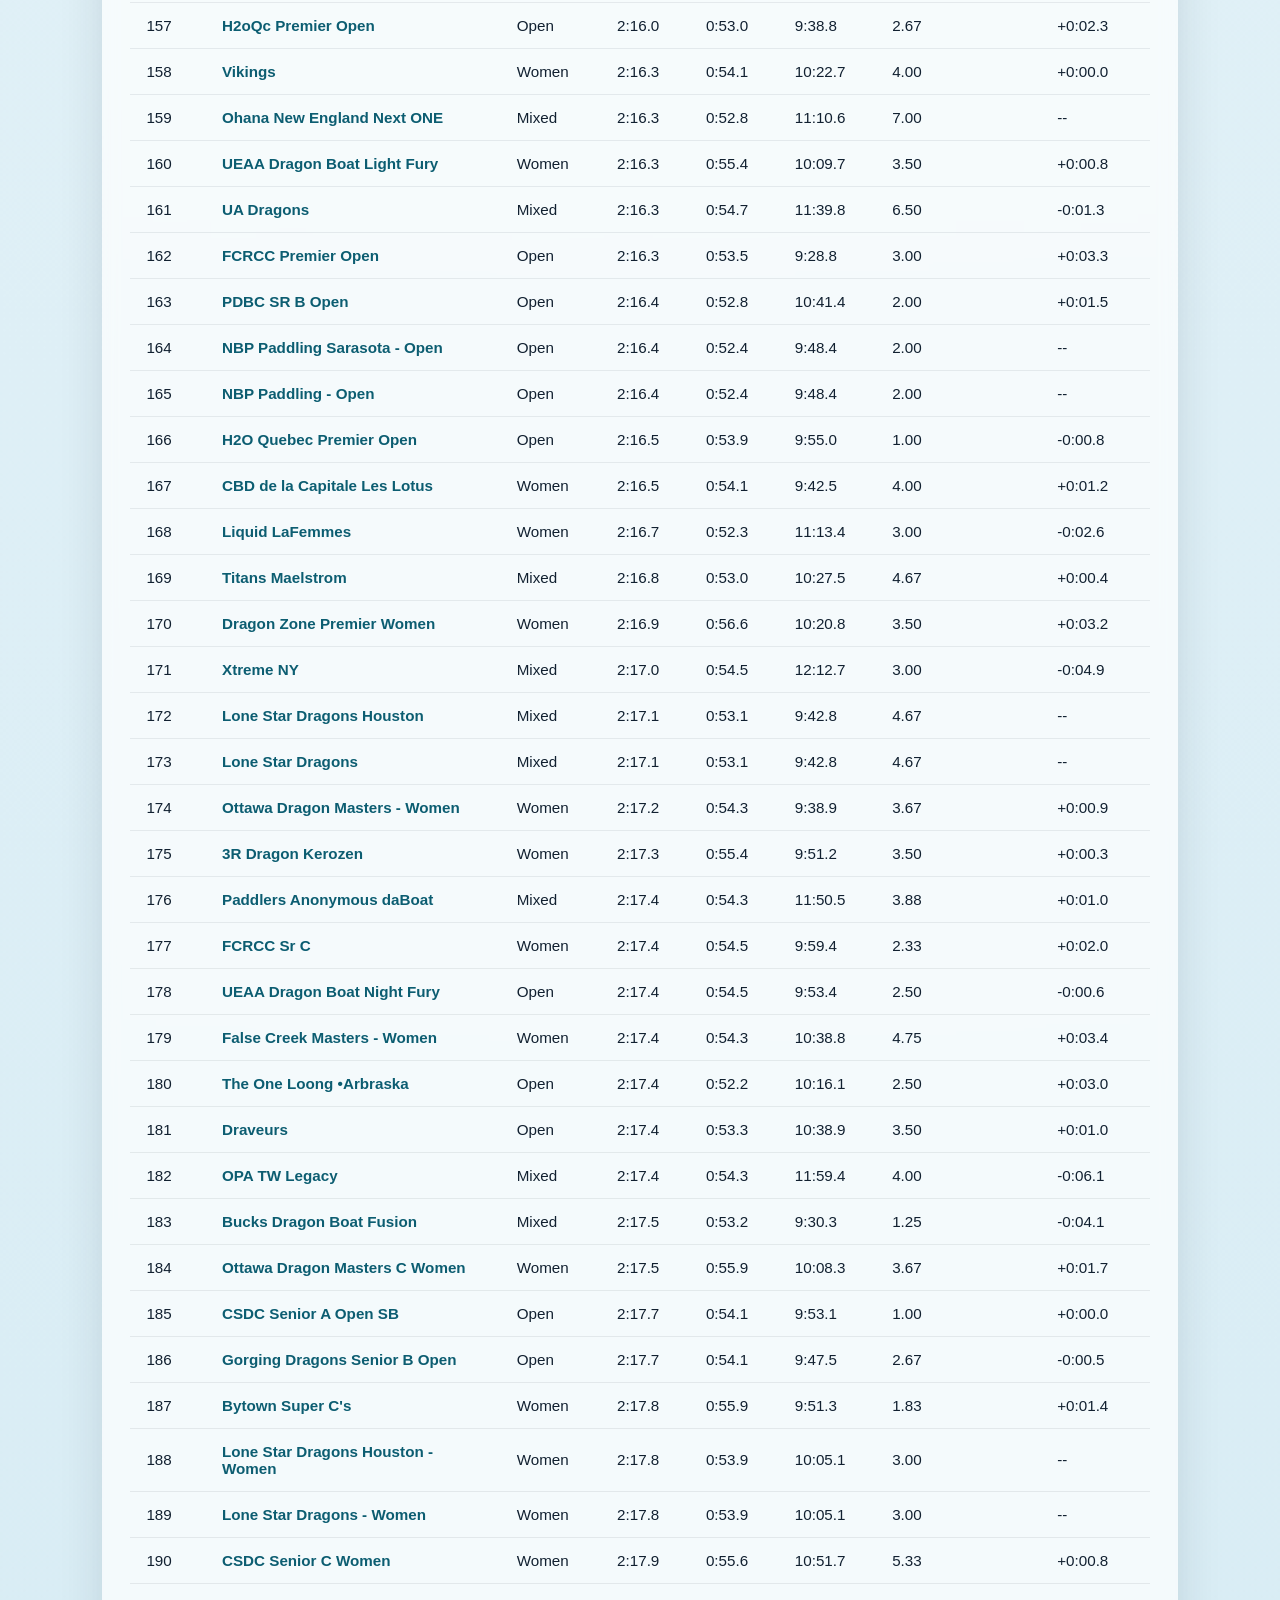
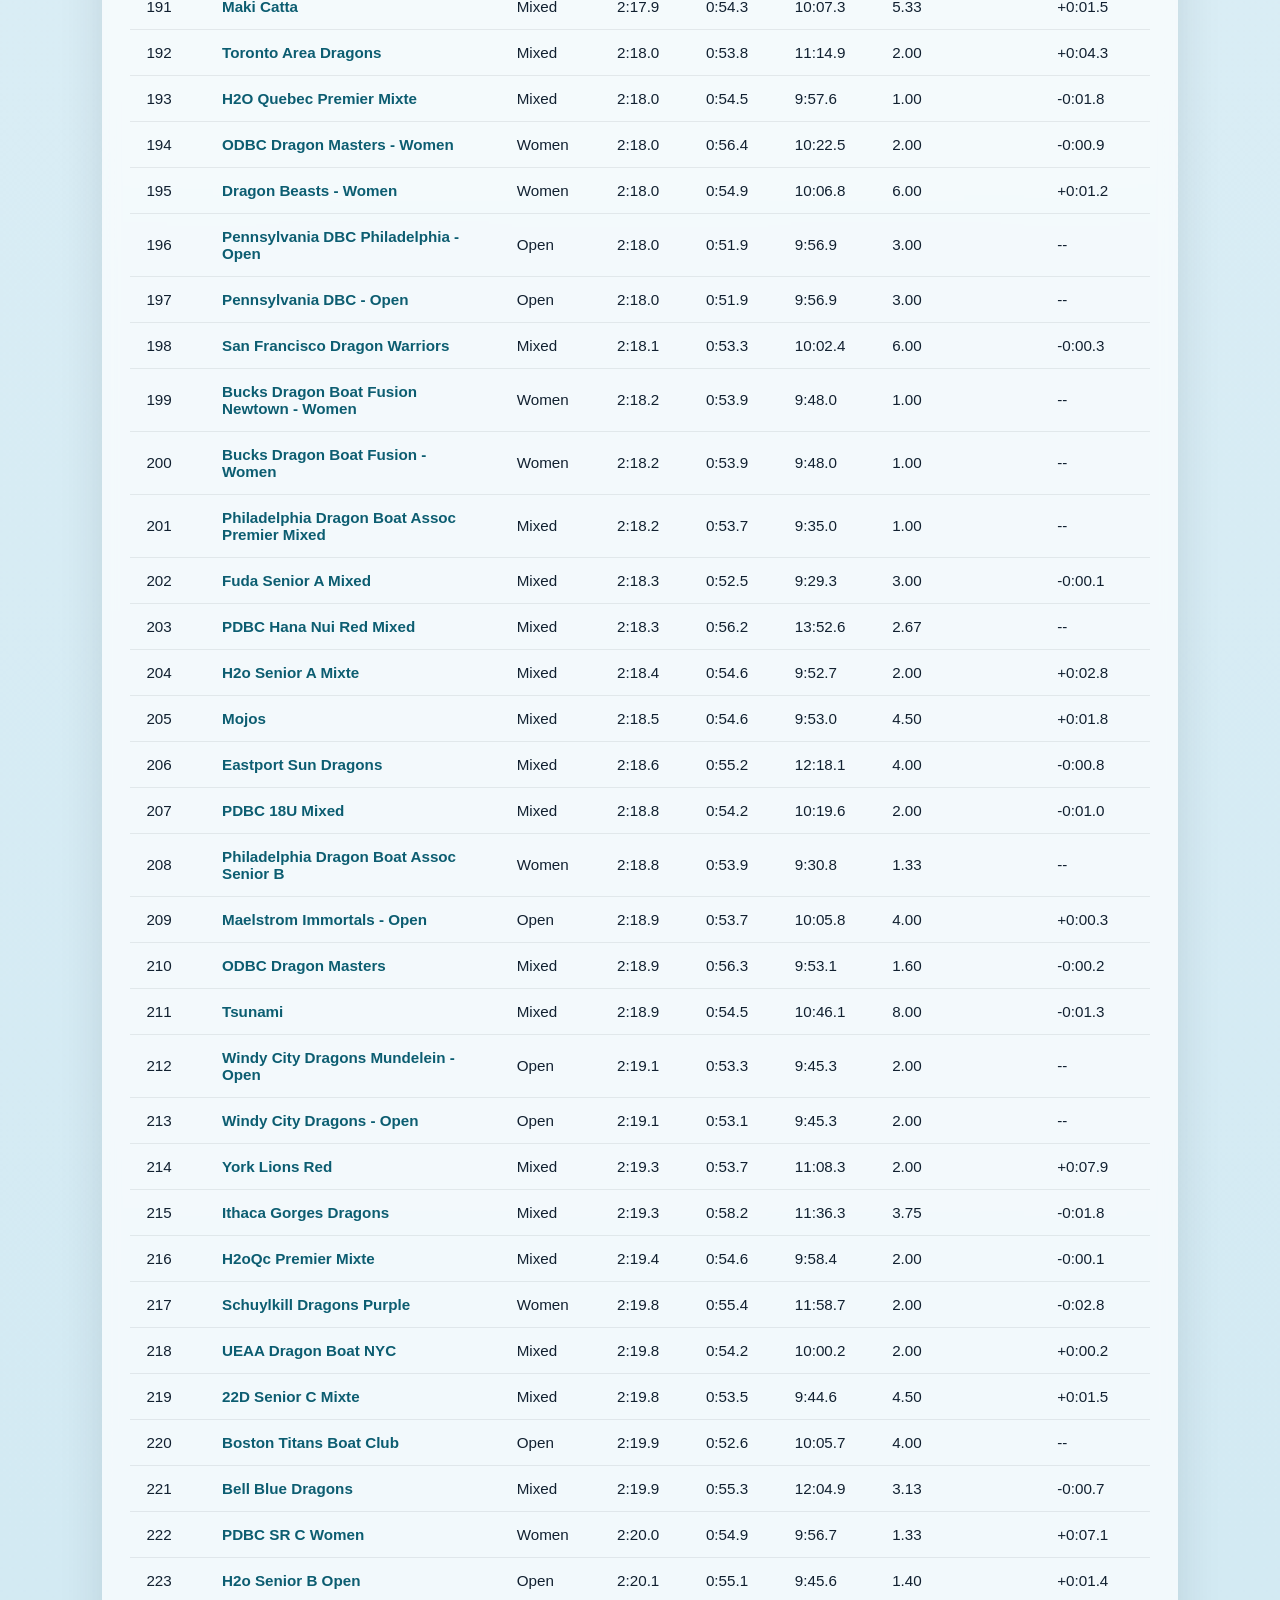
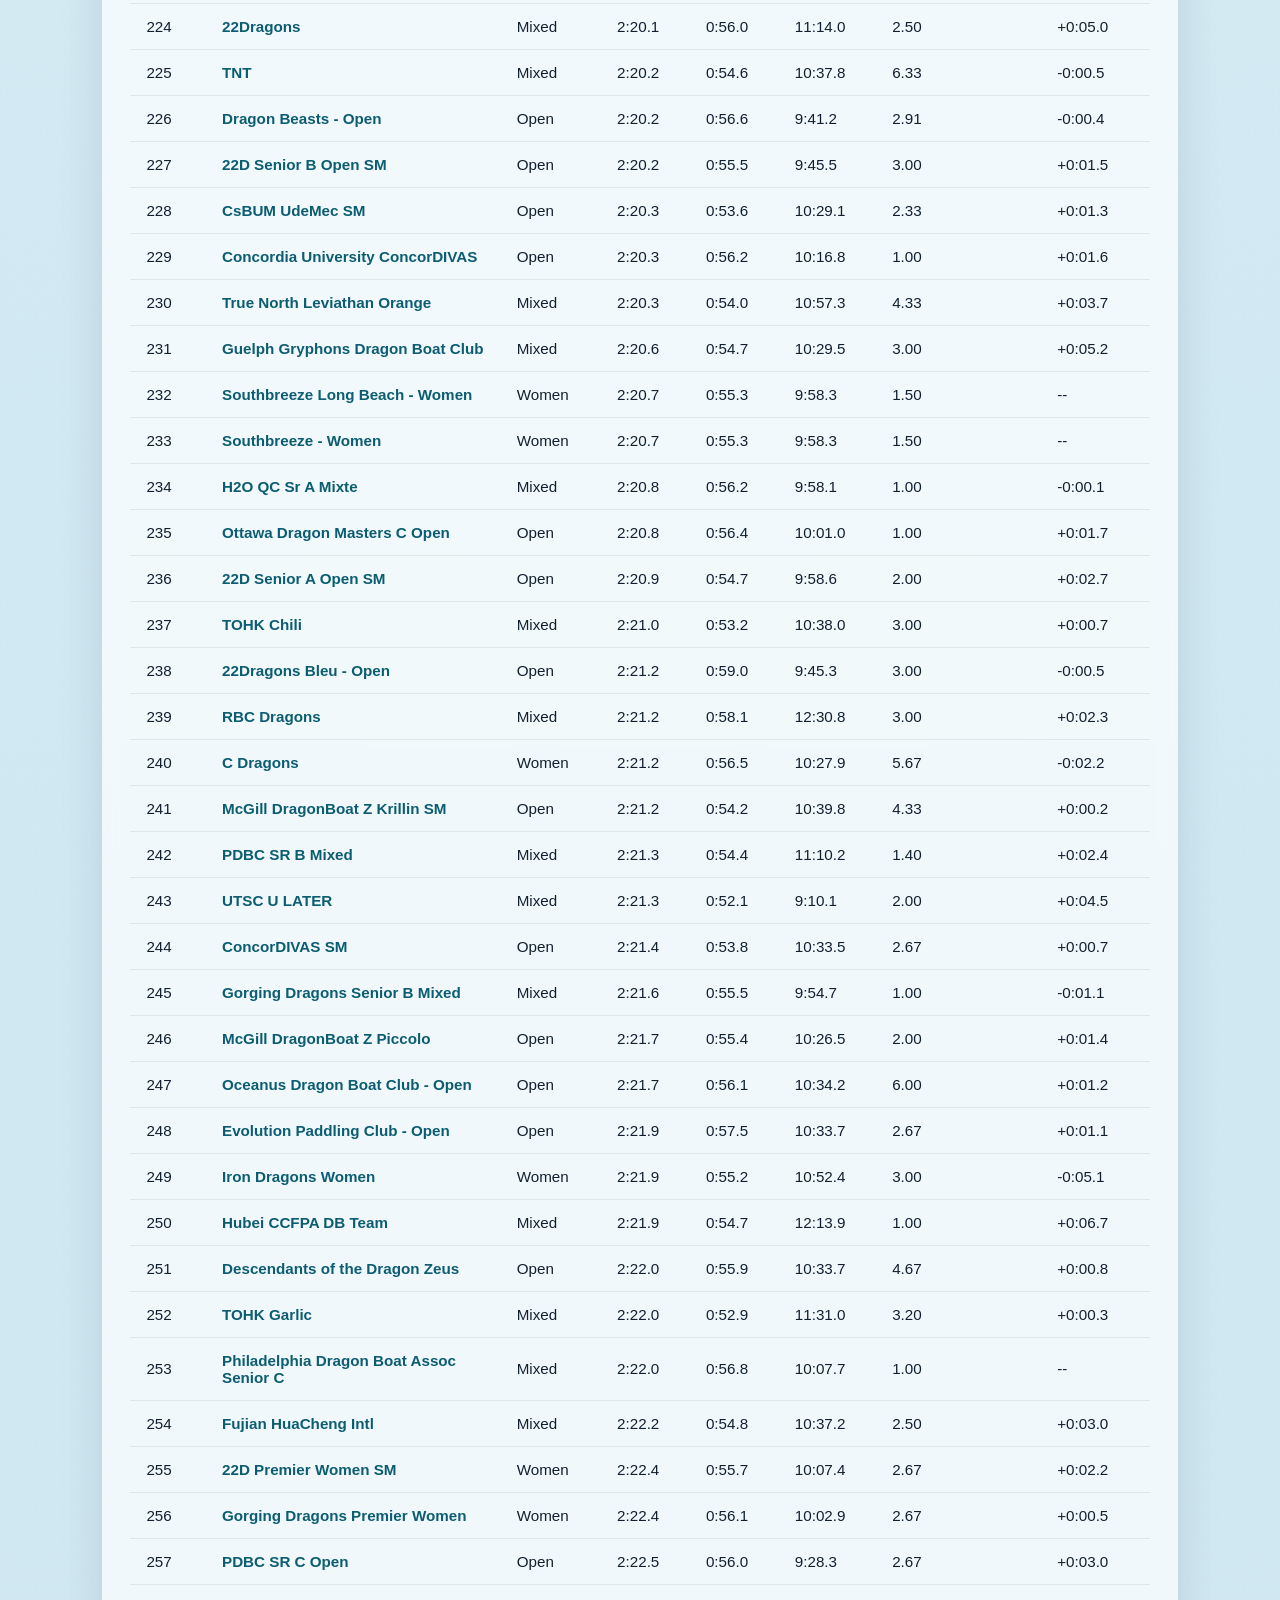
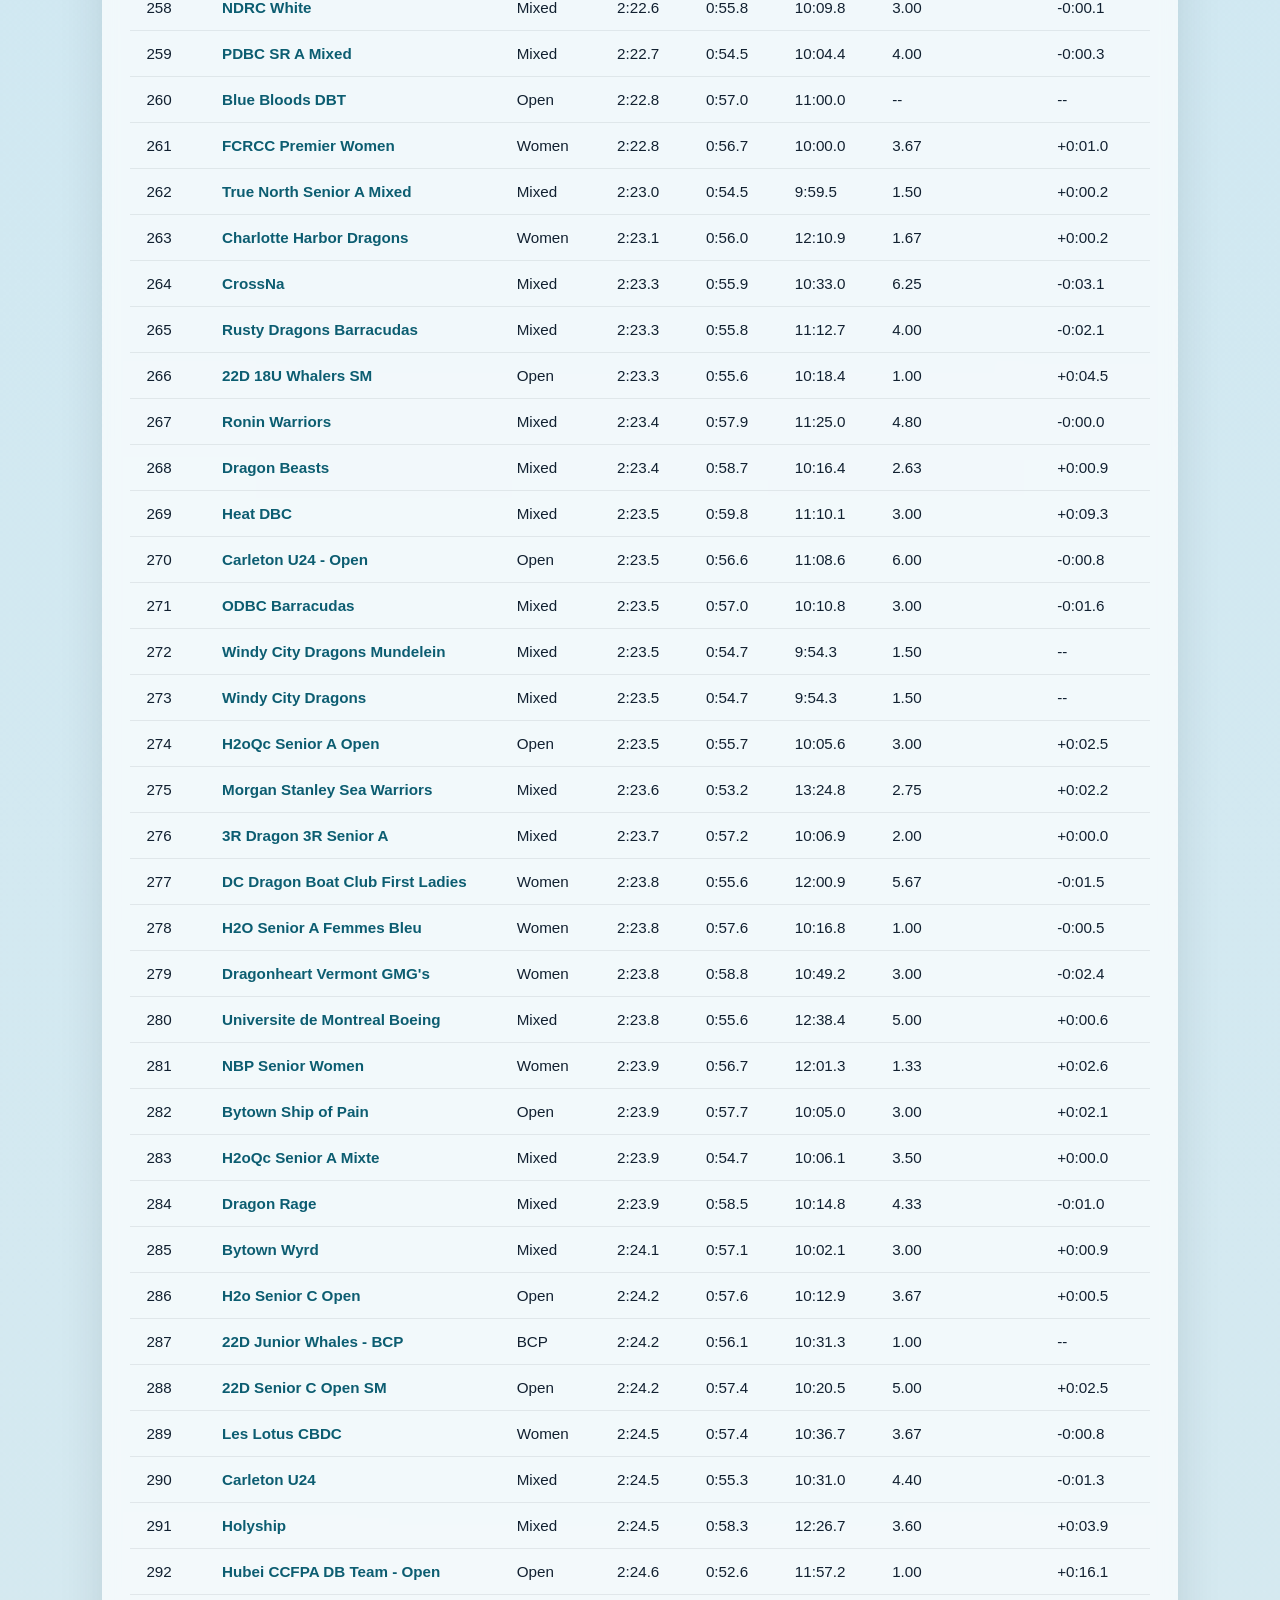
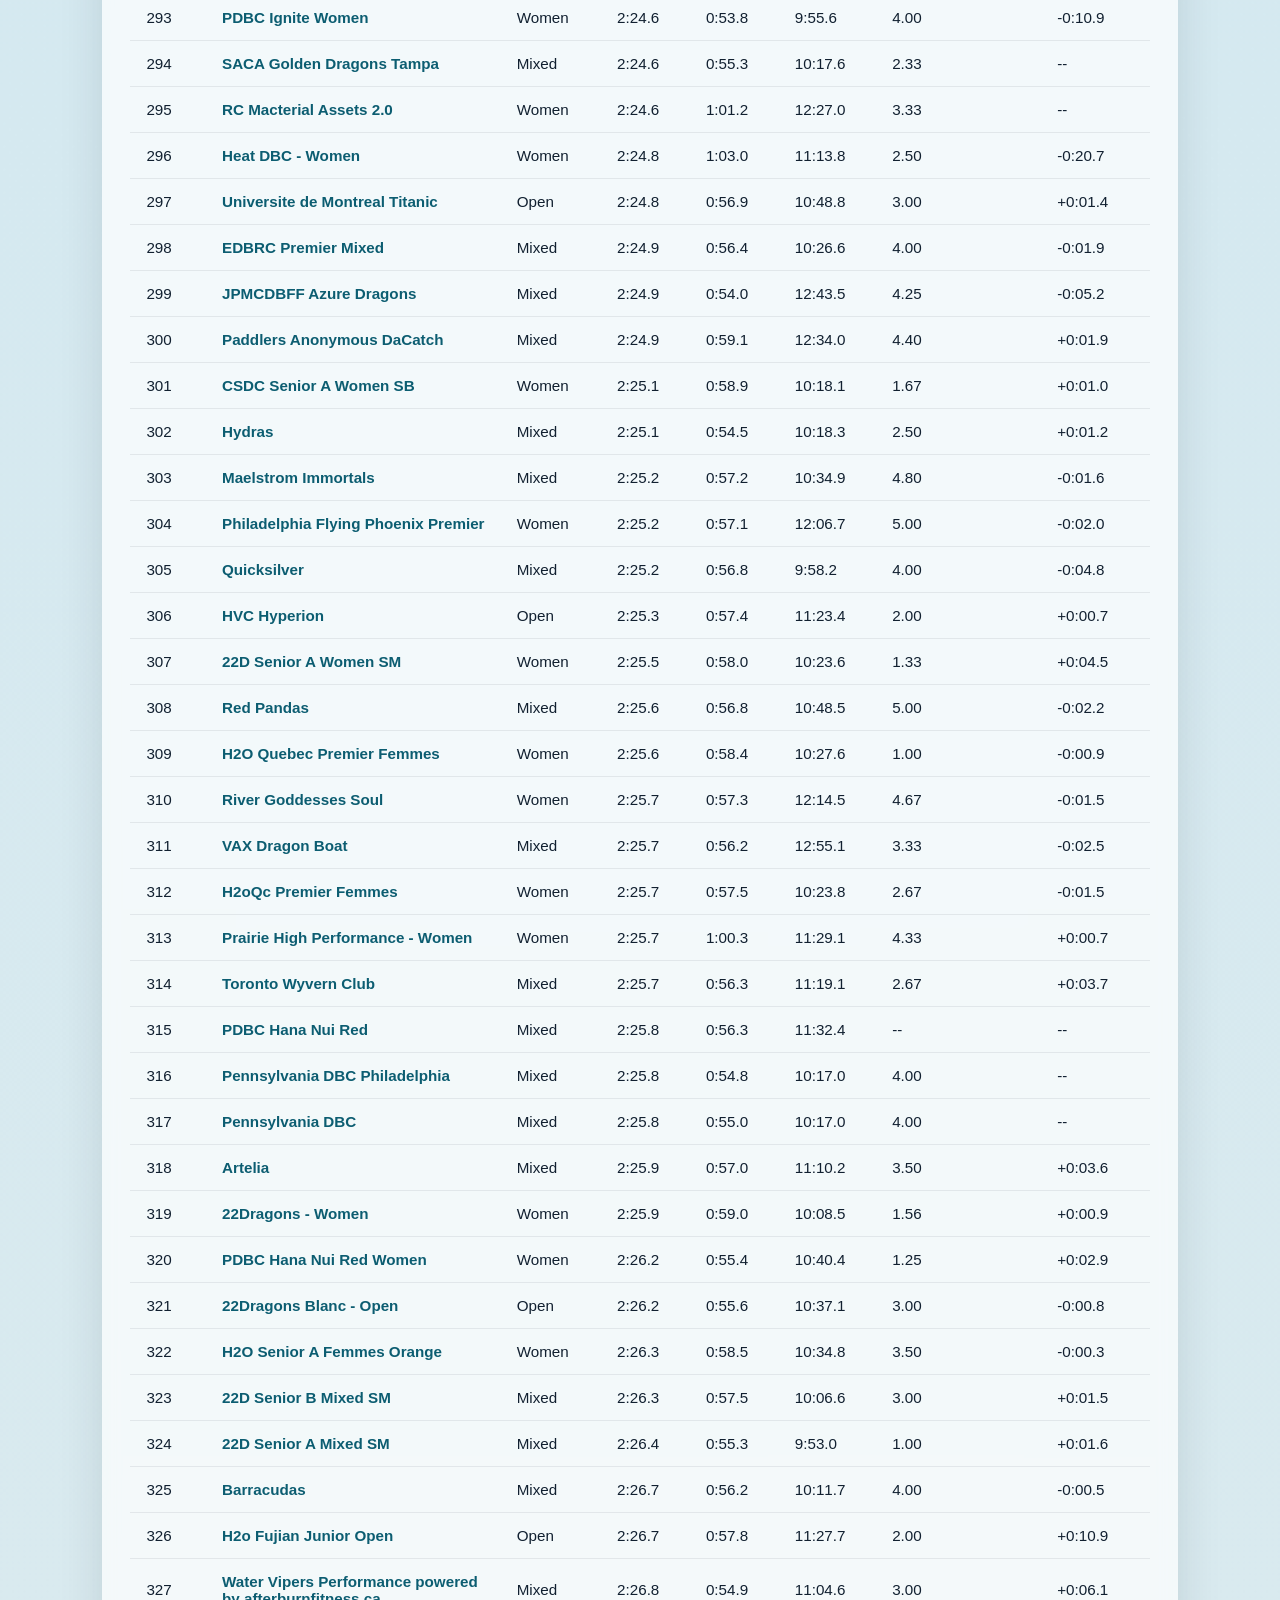
==== commit f1792a73: "added nav bar" ====
--- a/index.html
+++ b/index.html
@@ -17,6 +17,14 @@
 </script>
   <body>
     <div class="page">
+      <nav class="main-nav" aria-label="Primary">
+        <a class="nav-brand" href="index.html">North American Dragonboat League</a>
+        <div class="nav-links">
+          <a class="nav-link" href="index.html" aria-current="page">Leaderboard</a>
+          <a class="nav-link" href="compare.html">Compare</a>
+          <a class="nav-link" href="year_review.html">Year In Review</a>
+        </div>
+      </nav>
       <header class="hero">
         <div class="hero-text">
           <p class="eyebrow">North American Dragon Boat League</p>
@@ -46,8 +54,6 @@
           </div>
 
           <div class="controls">
-            <a class="action-link" href="year_review.html">2025 Year In Review</a>
-            <a class="action-link" href="compare.html">Compare Teams</a>
             <div class="control-field">
               <label for="year-filter">Year</label>
               <select id="year-filter"></select>
--- a/styles.css
+++ b/styles.css
@@ -26,10 +26,61 @@
   background: radial-gradient(circle at top, #ffffff 0%, var(--sky) 45%, var(--sand) 100%);
 }
 
+.main-nav {
+  position: sticky;
+  top: 24px;
+  z-index: 1000;
+  display: flex;
+  align-items: center;
+  justify-content: space-between;
+  gap: 24px;
+  margin-bottom: 32px;
+  padding: 12px 18px;
+  border-radius: 999px;
+  background: rgba(255, 255, 255, 0.8);
+  box-shadow: 0 10px 24px rgba(17, 32, 48, 0.08);
+  backdrop-filter: blur(8px);
+}
+
+.nav-brand {
+  font-family: var(--font-title);
+  font-size: 1.1rem;
+  letter-spacing: 0.04em;
+  color: var(--ink);
+  text-decoration: none;
+}
+
+.nav-links {
+  display: flex;
+  flex-wrap: wrap;
+  gap: 16px;
+}
+
+.nav-link {
+  color: var(--ink-soft);
+  text-decoration: none;
+  font-weight: 600;
+  letter-spacing: 0.04em;
+  padding-bottom: 4px;
+  border-bottom: 2px solid transparent;
+  transition: color 0.2s ease, border-color 0.2s ease;
+}
+
+.nav-link:hover,
+.nav-link:focus-visible {
+  color: var(--sea);
+  border-color: var(--sea-glow);
+}
+
+.nav-link[aria-current="page"] {
+  color: var(--sea);
+  border-color: var(--sea);
+}
+
 .page {
   position: relative;
   padding: 48px 8vw 72px;
-  overflow: hidden;
+  overflow: visible;
 }
 
 .page::before,
@@ -677,6 +728,12 @@
     padding: 36px 6vw 64px;
   }
 
+  .main-nav {
+    flex-direction: column;
+    align-items: flex-start;
+    gap: 12px;
+  }
+
   .hero-card {
     order: -1;
   }
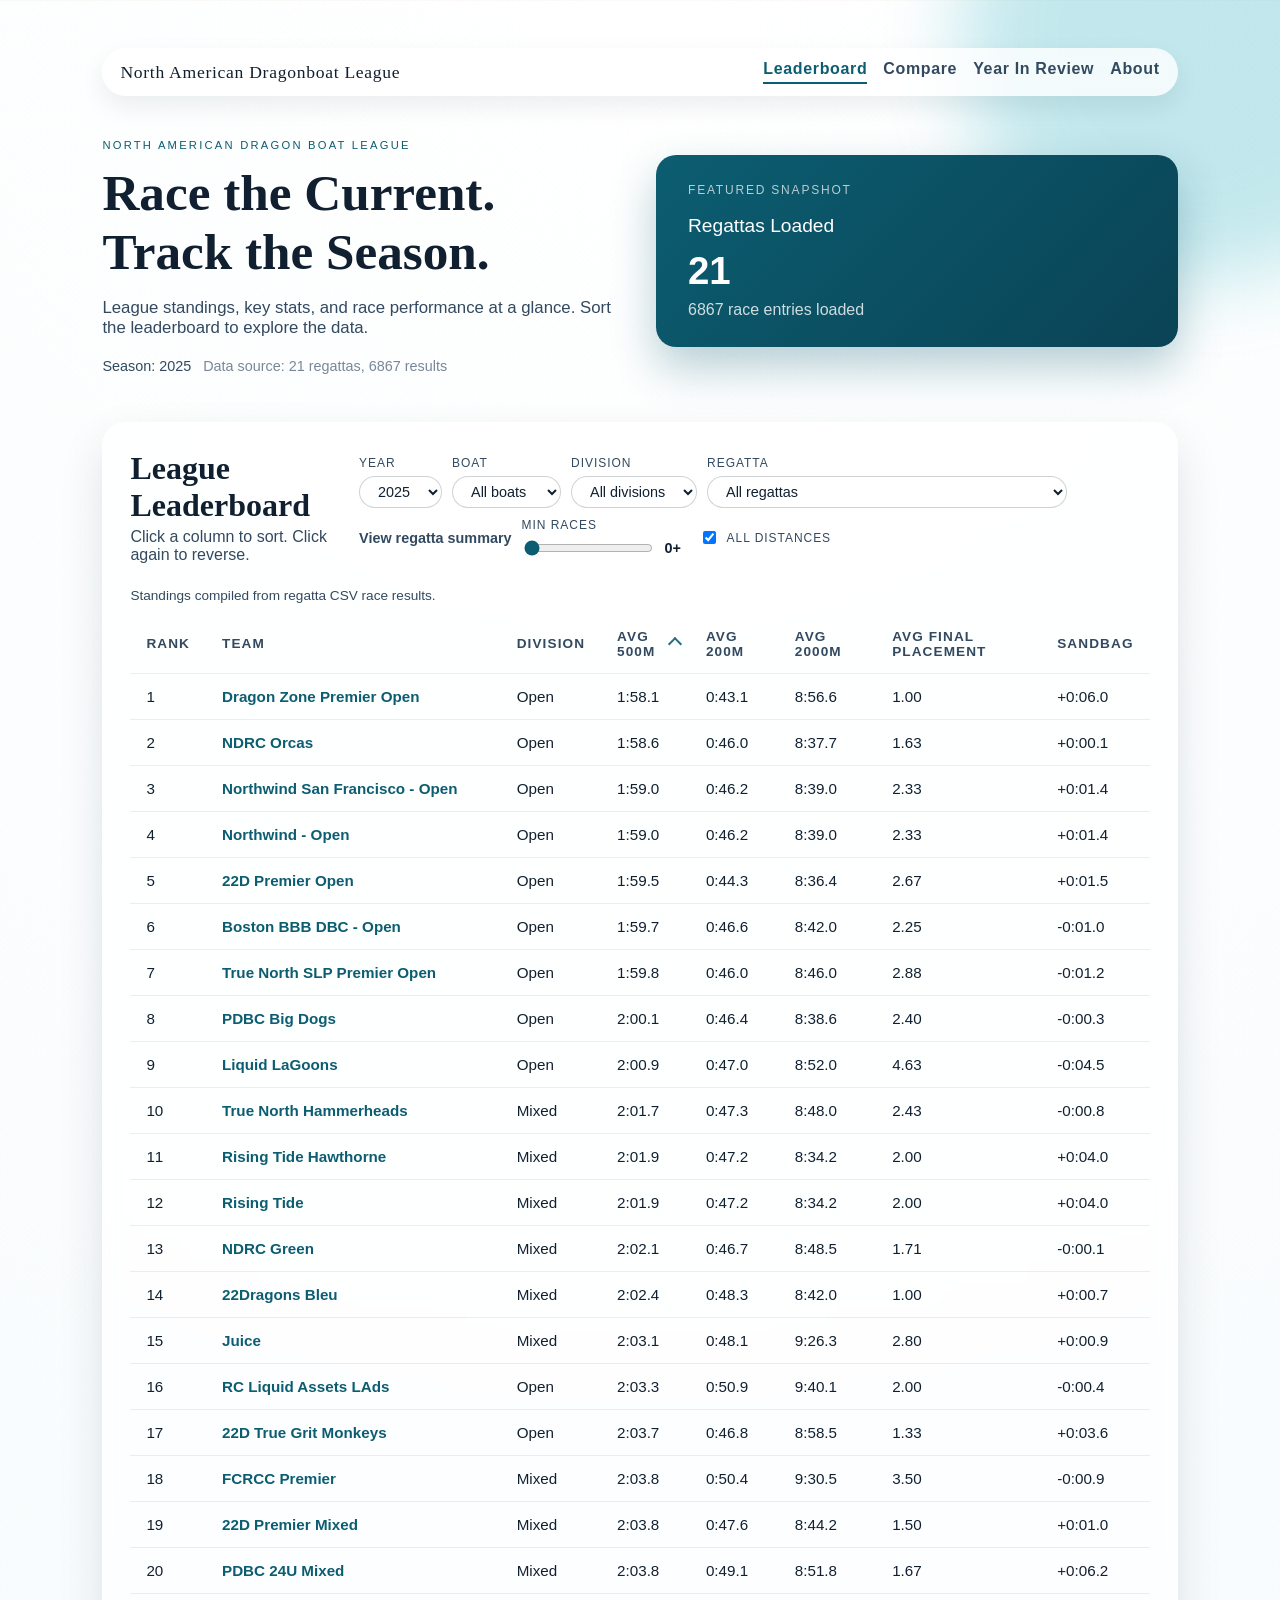
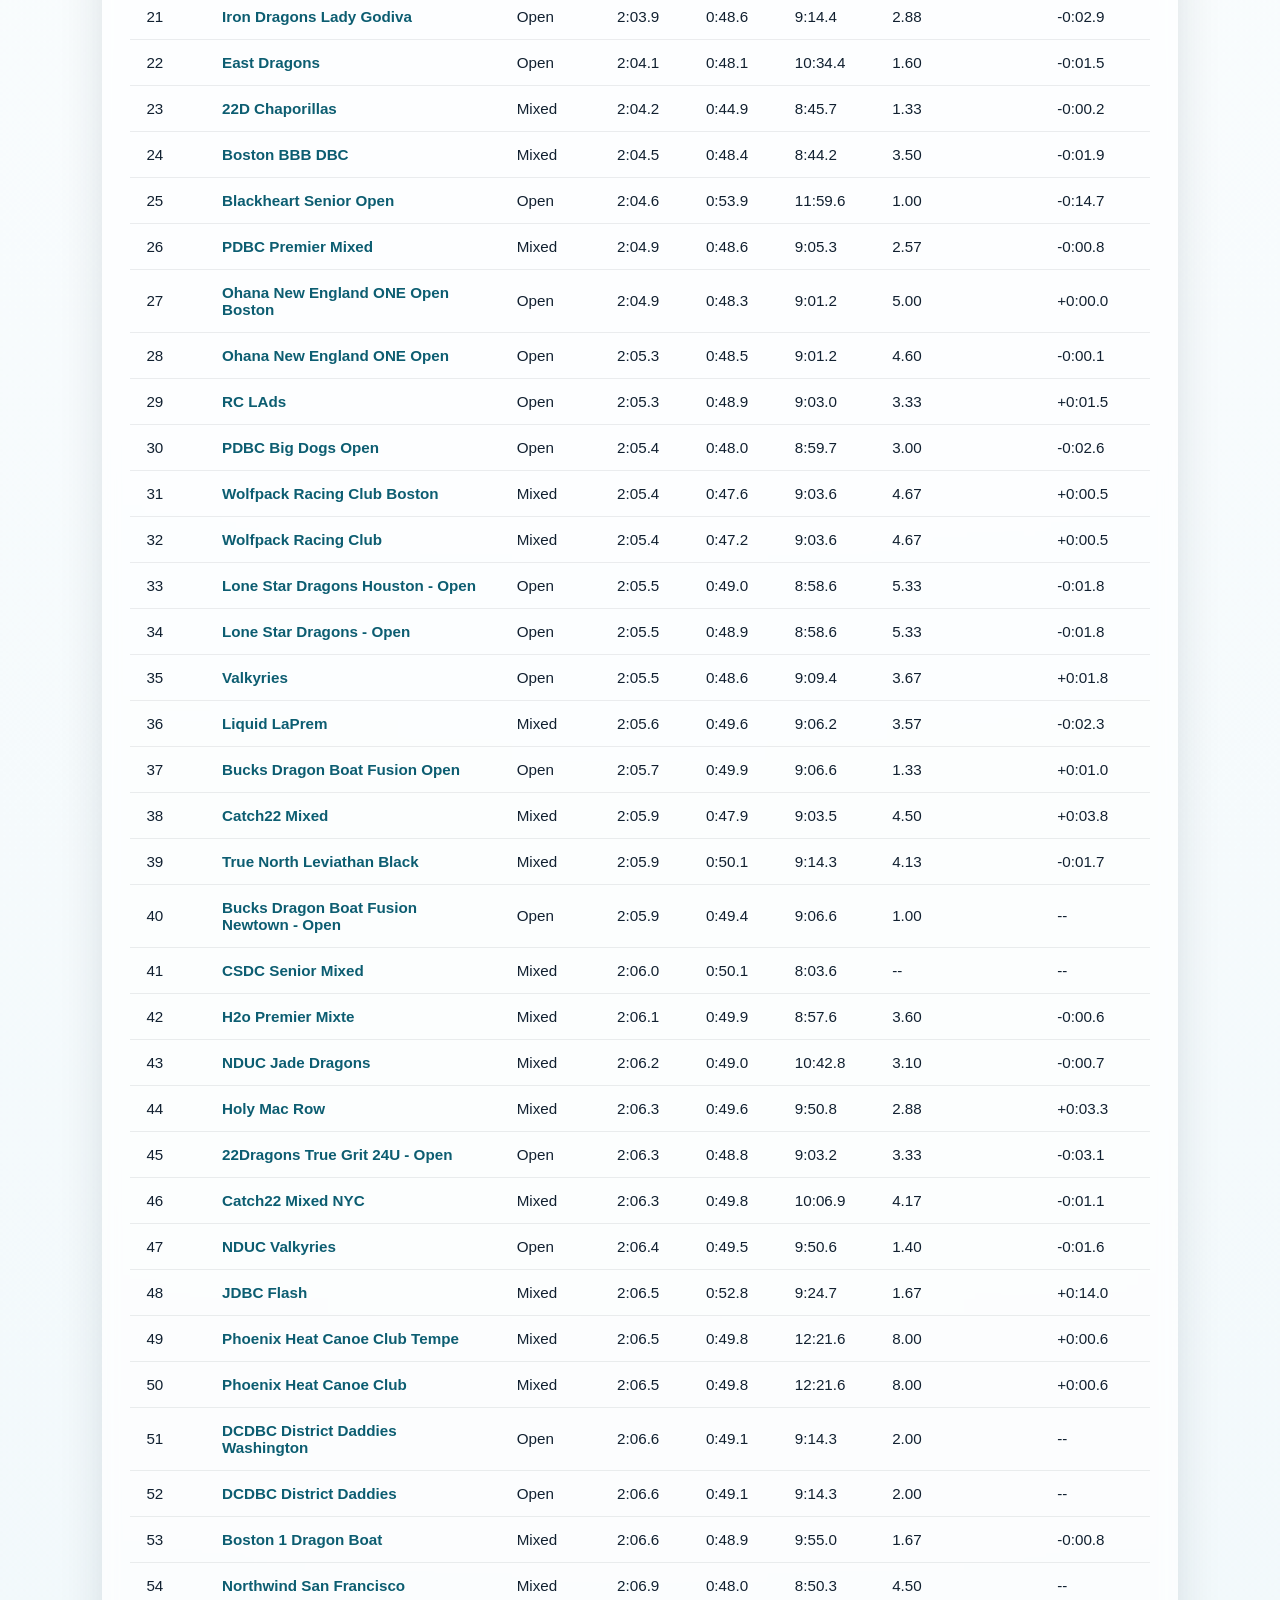
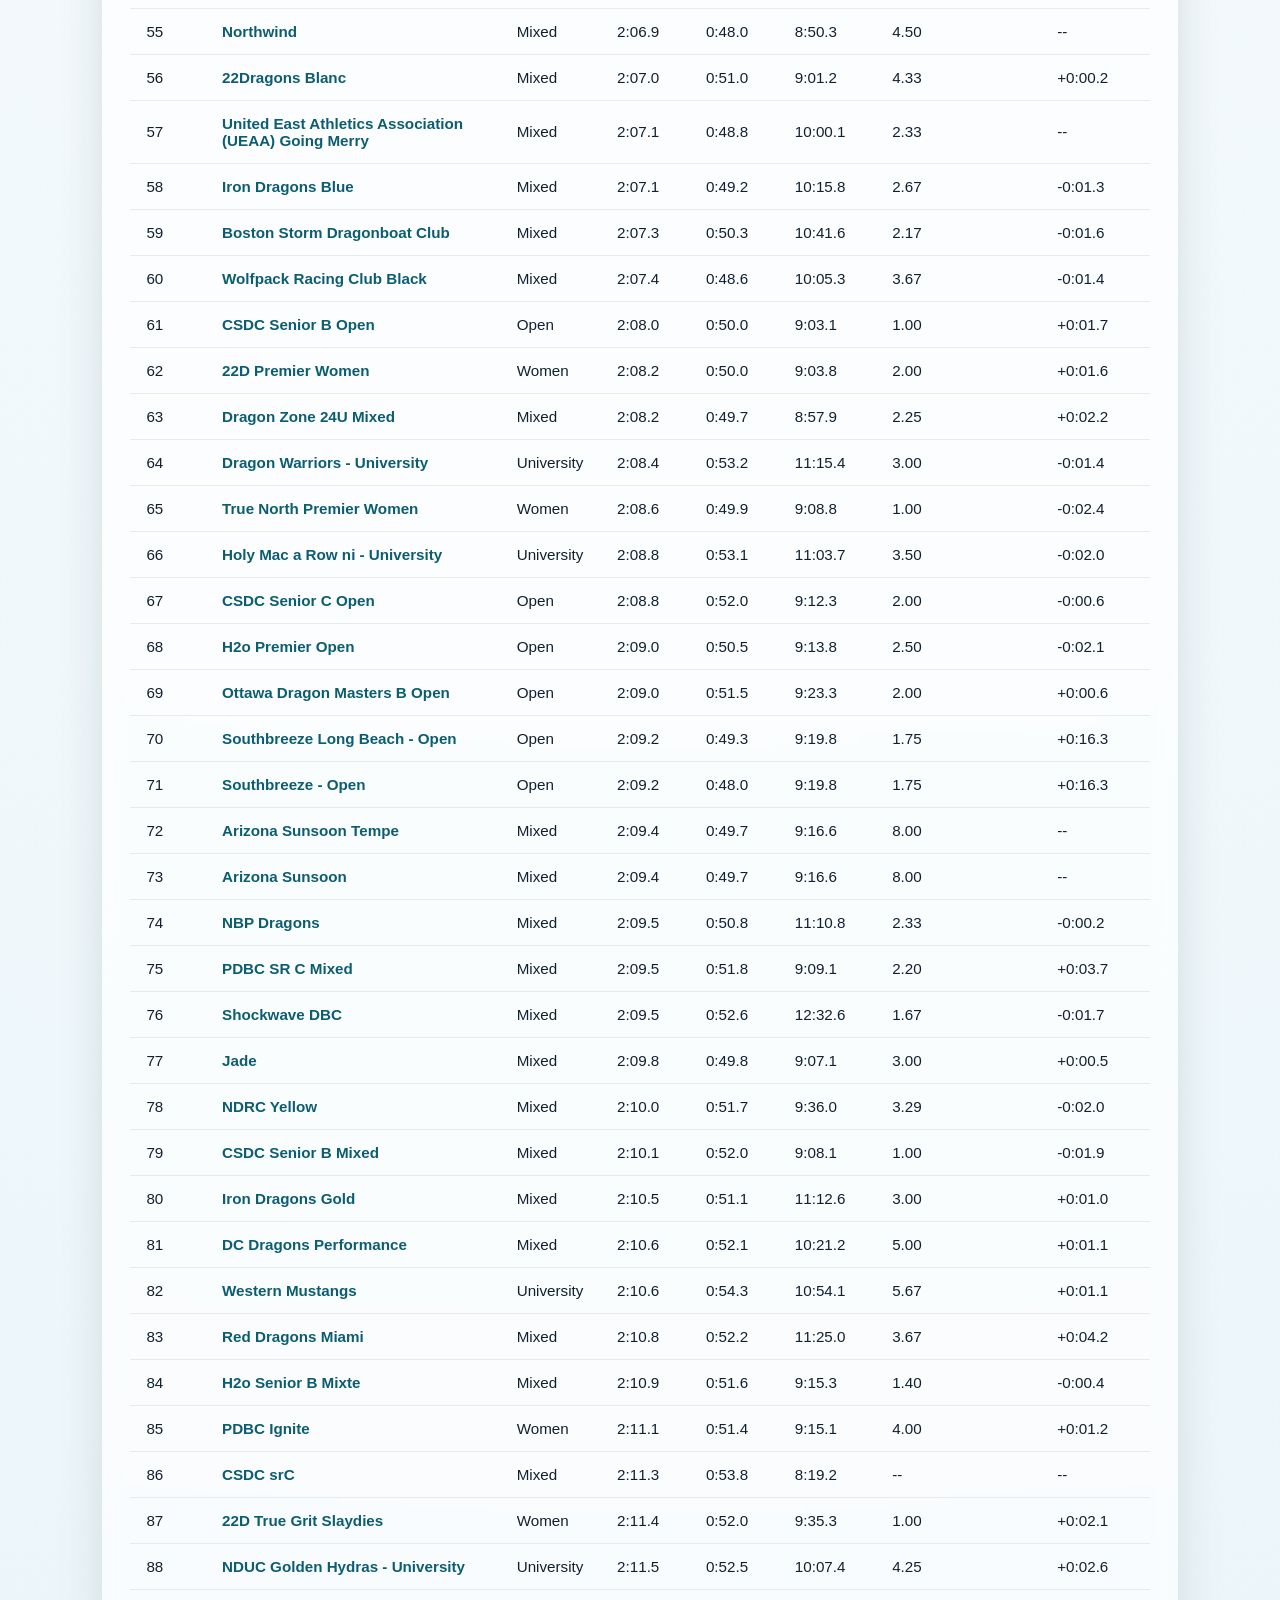
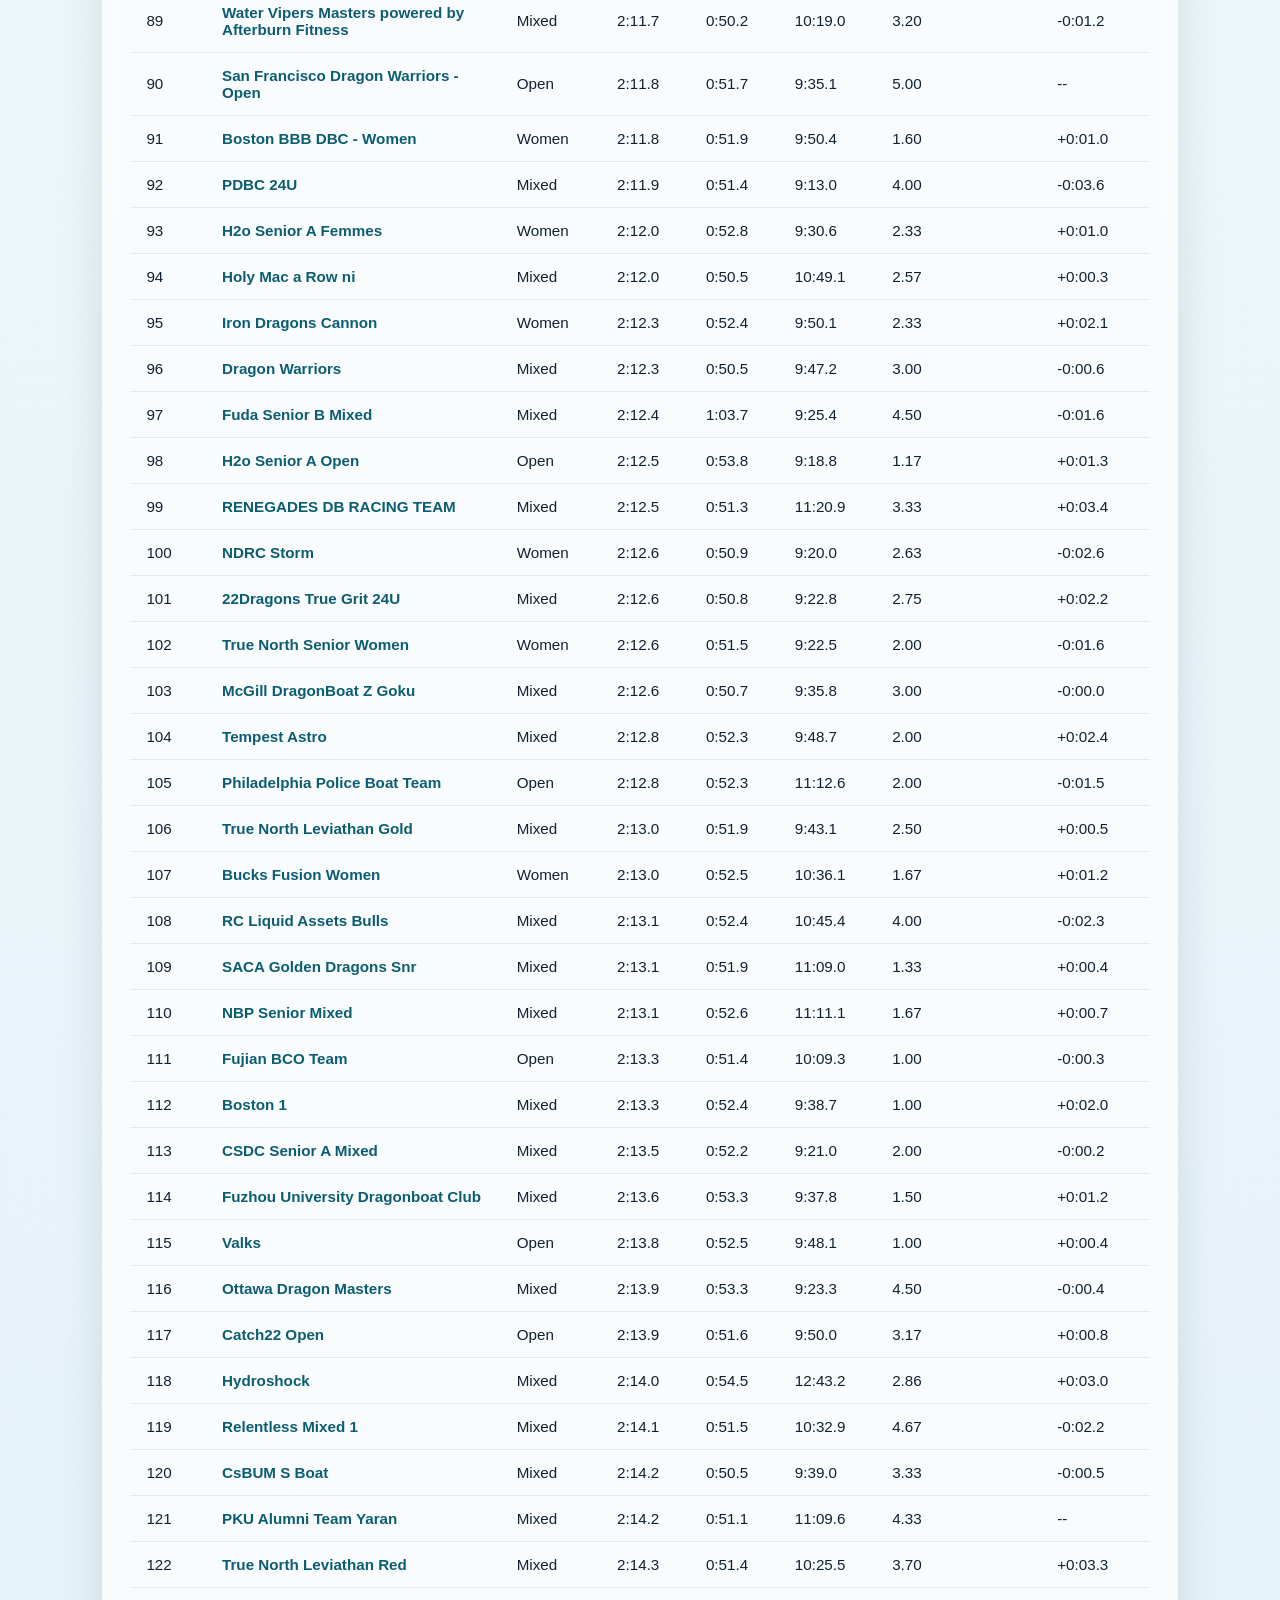
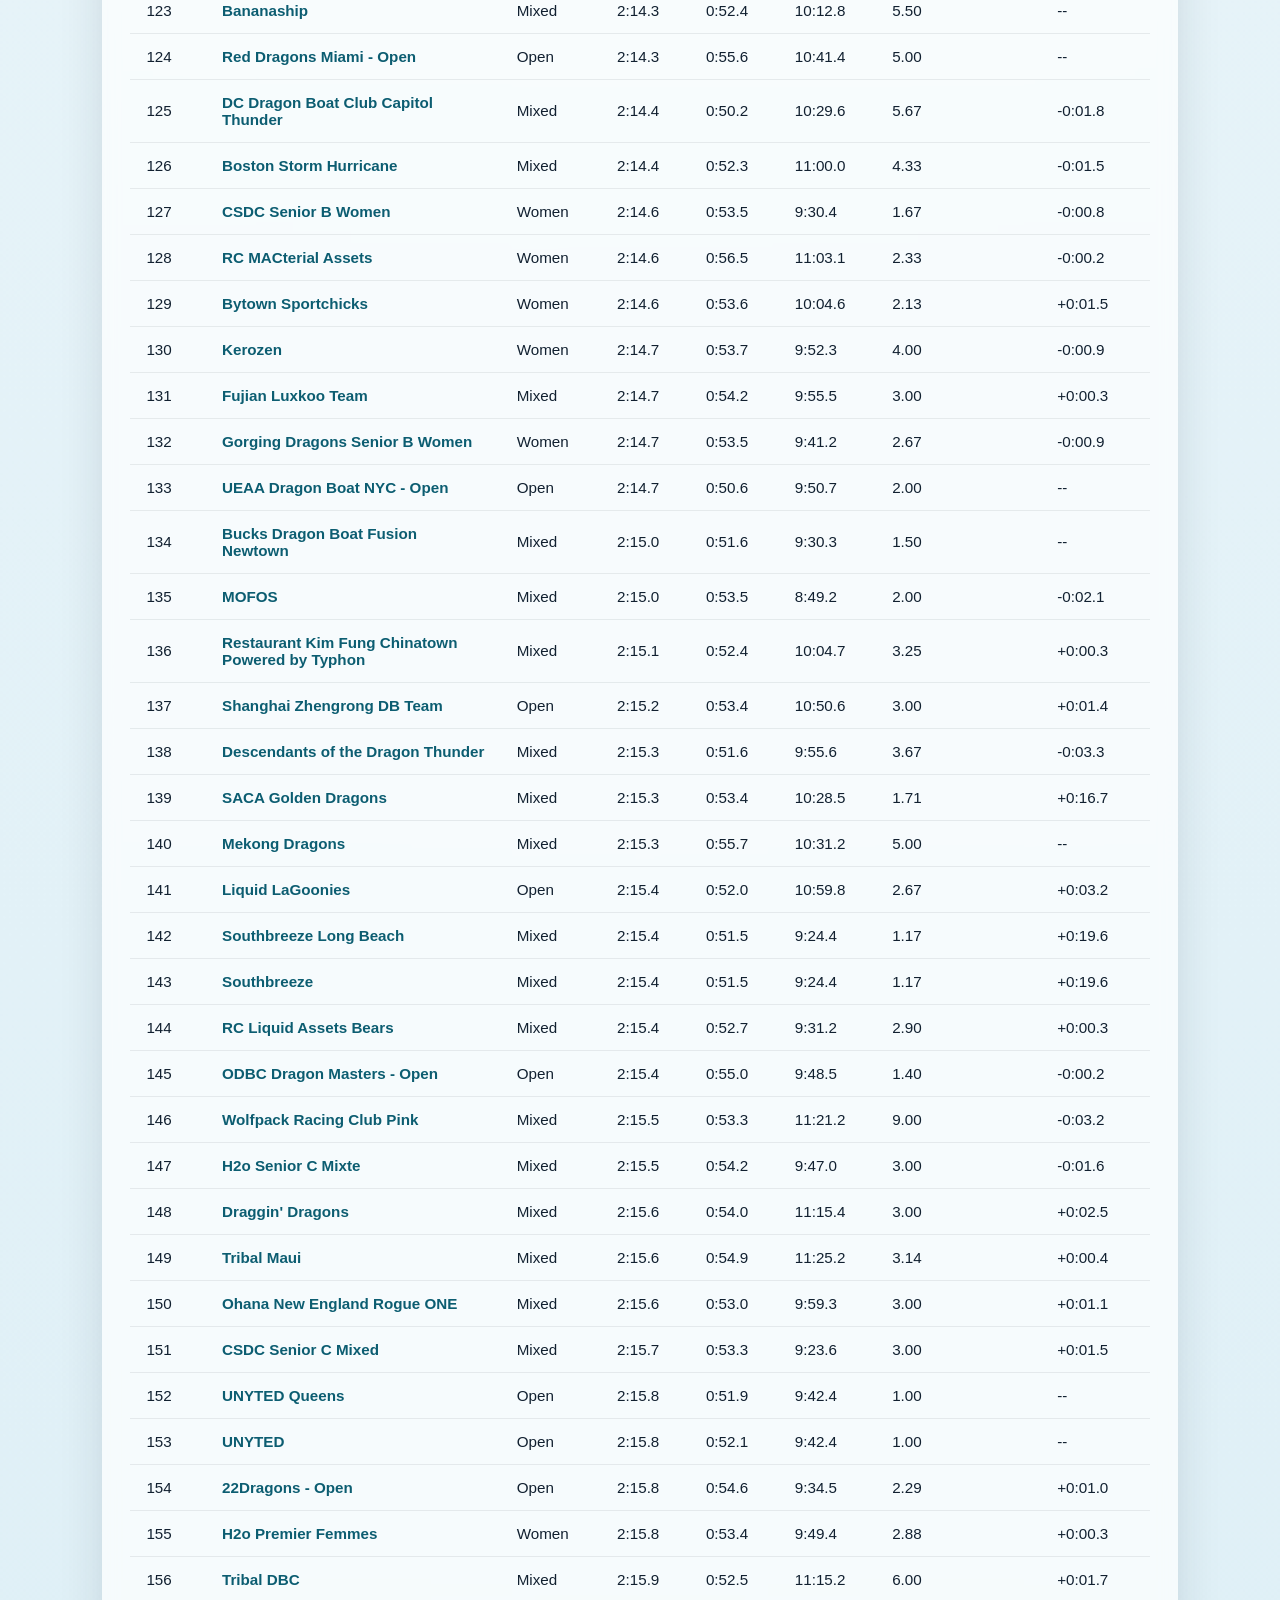
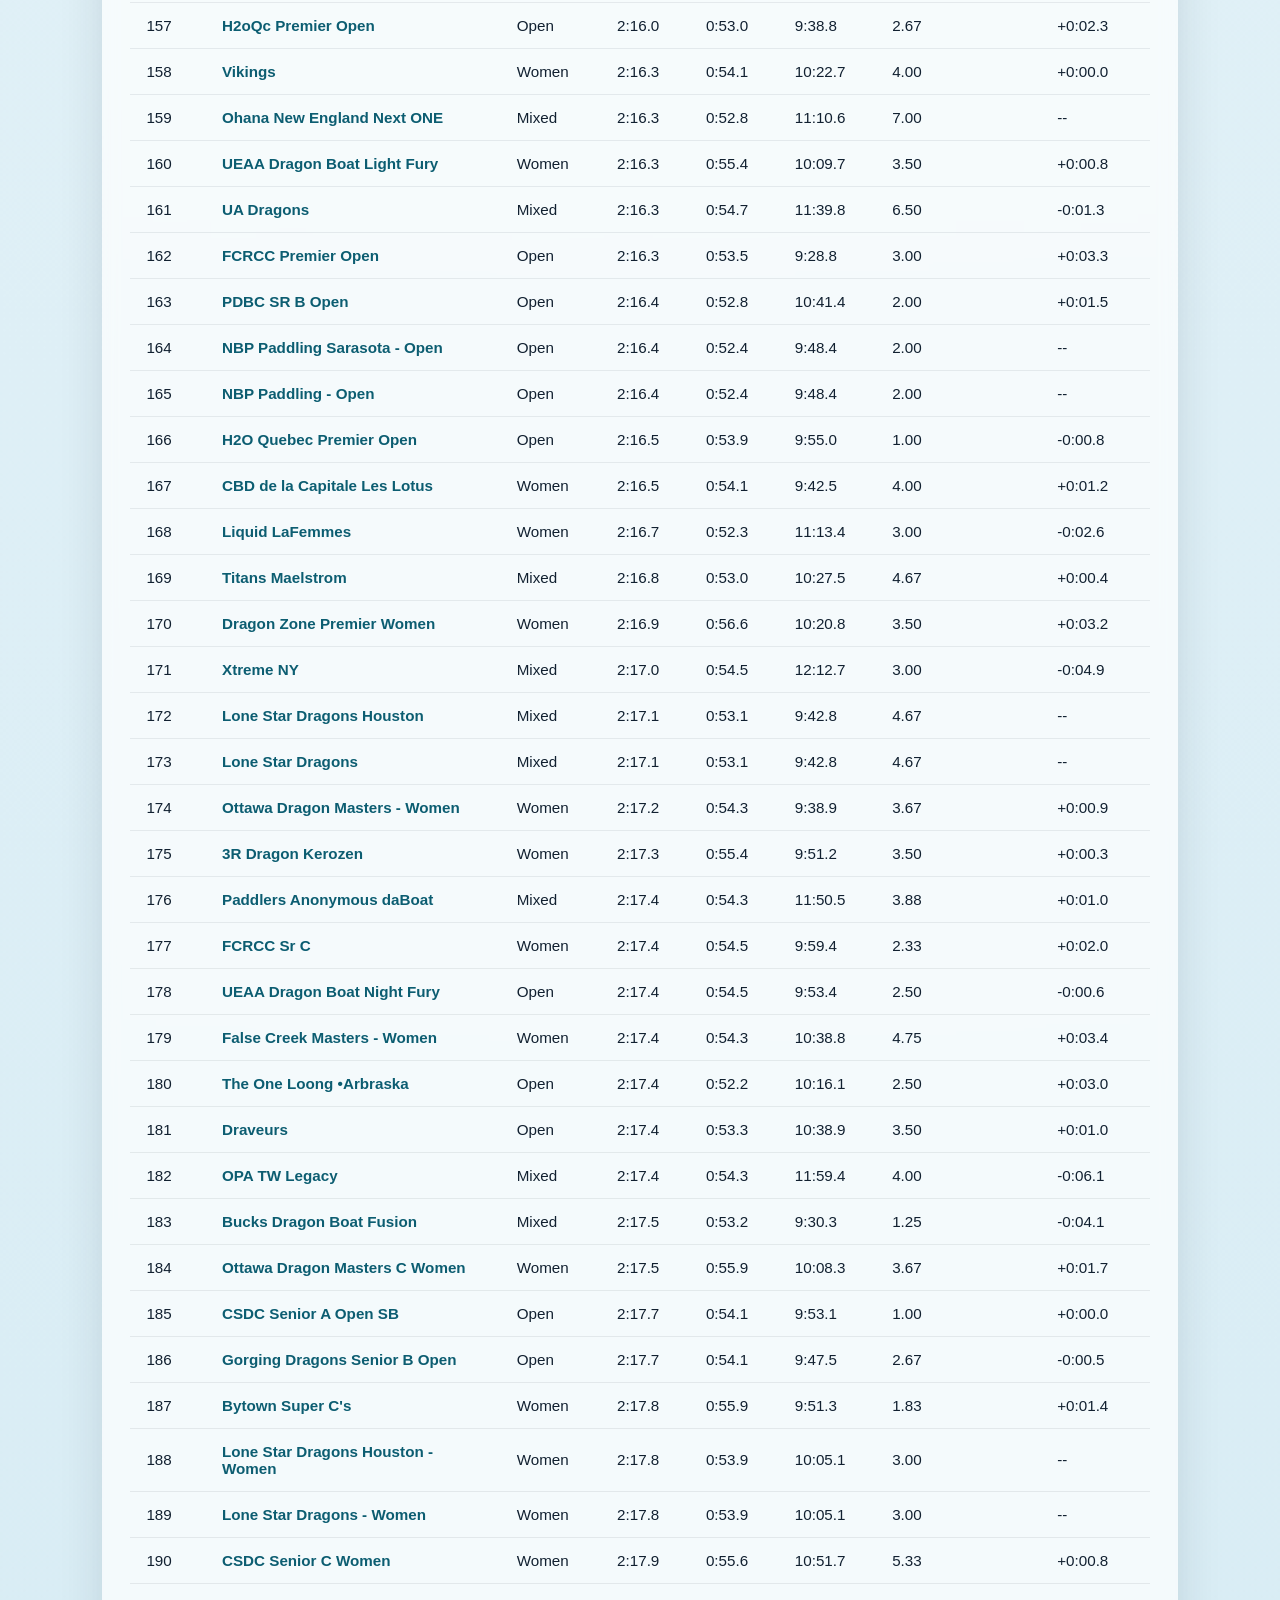
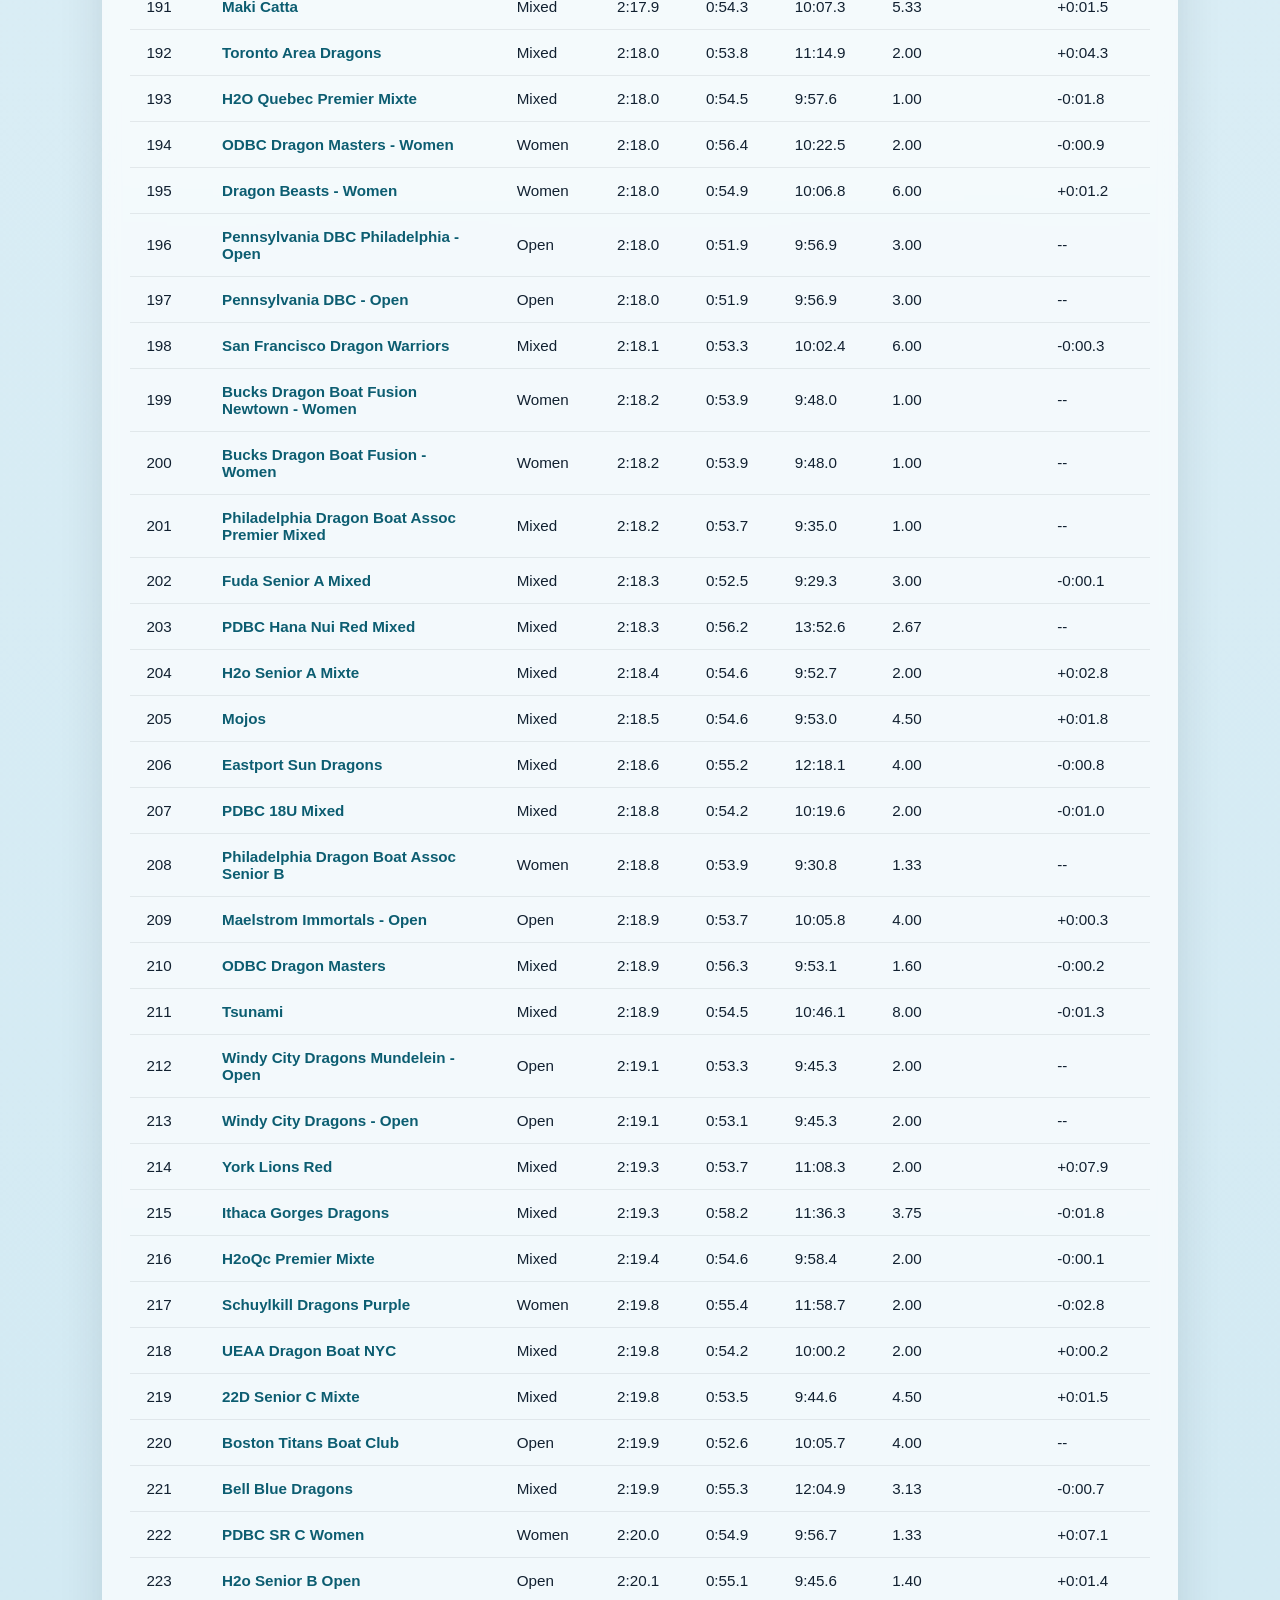
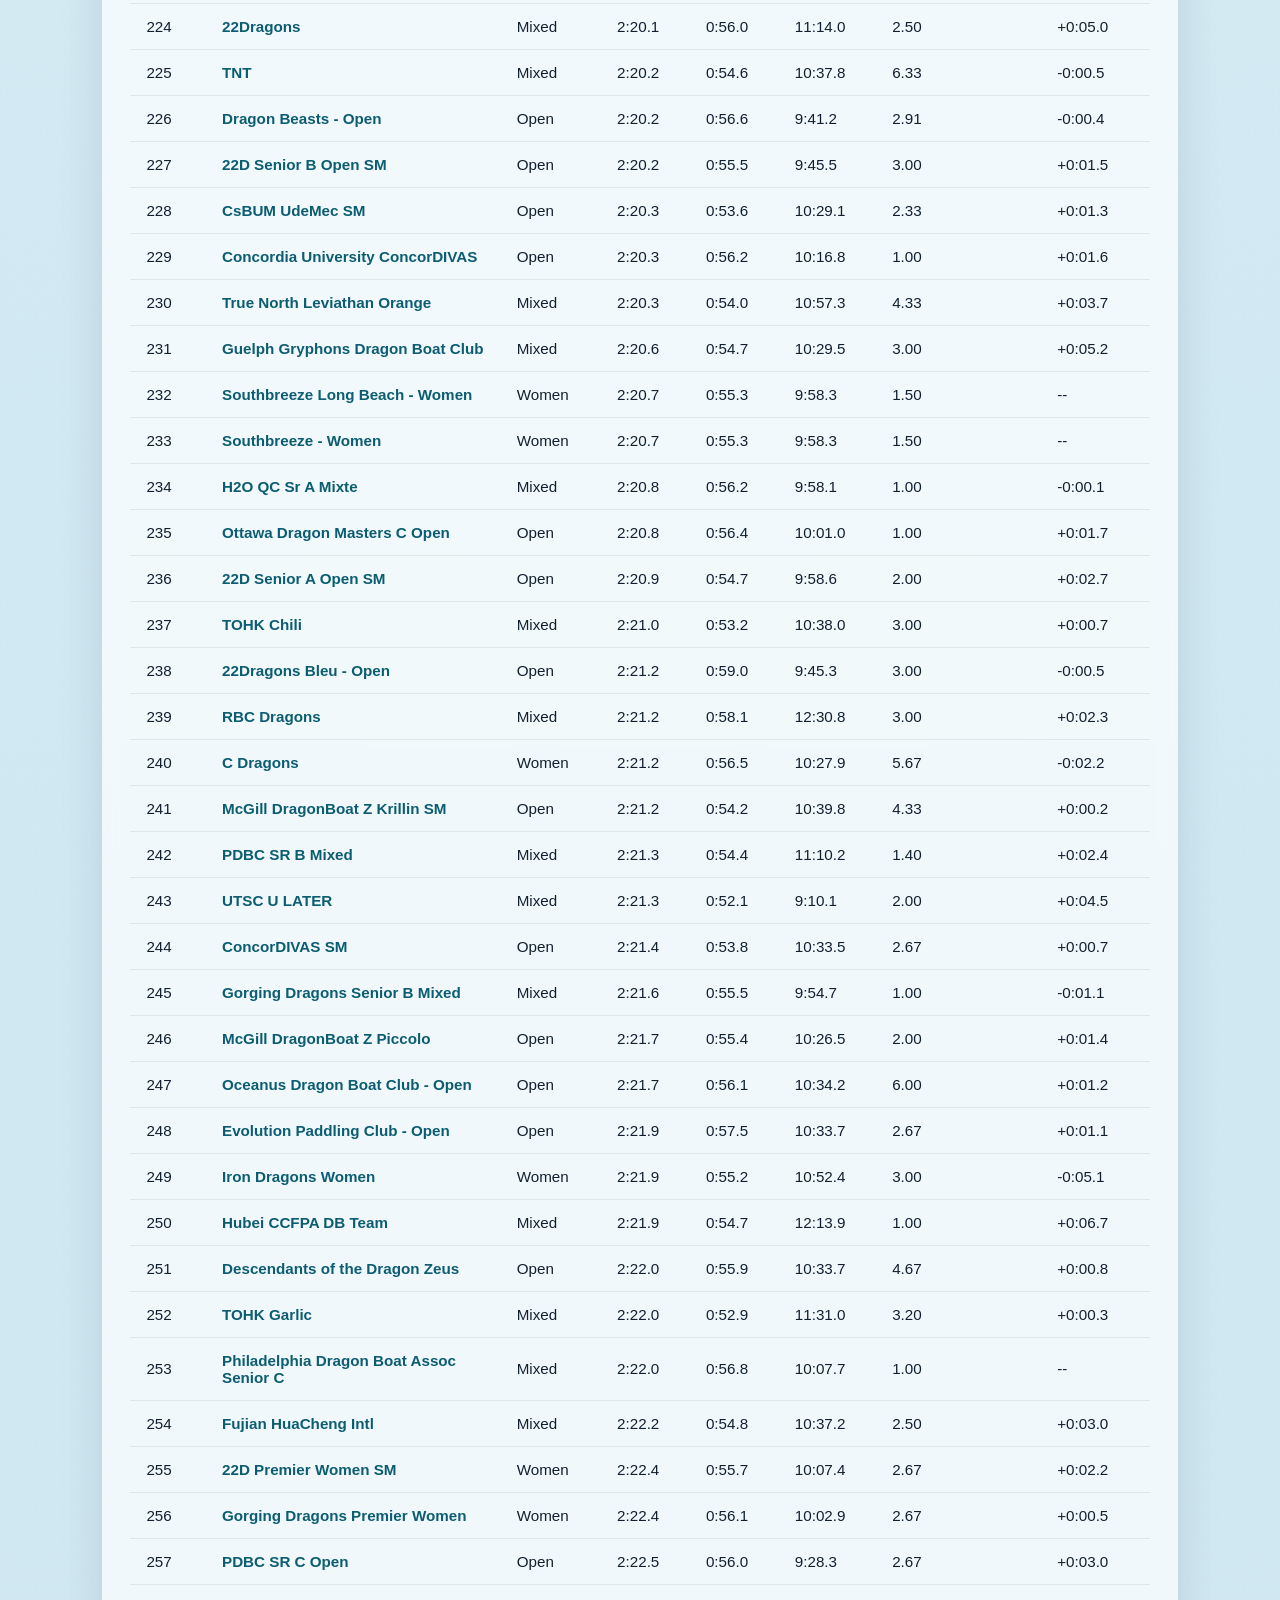
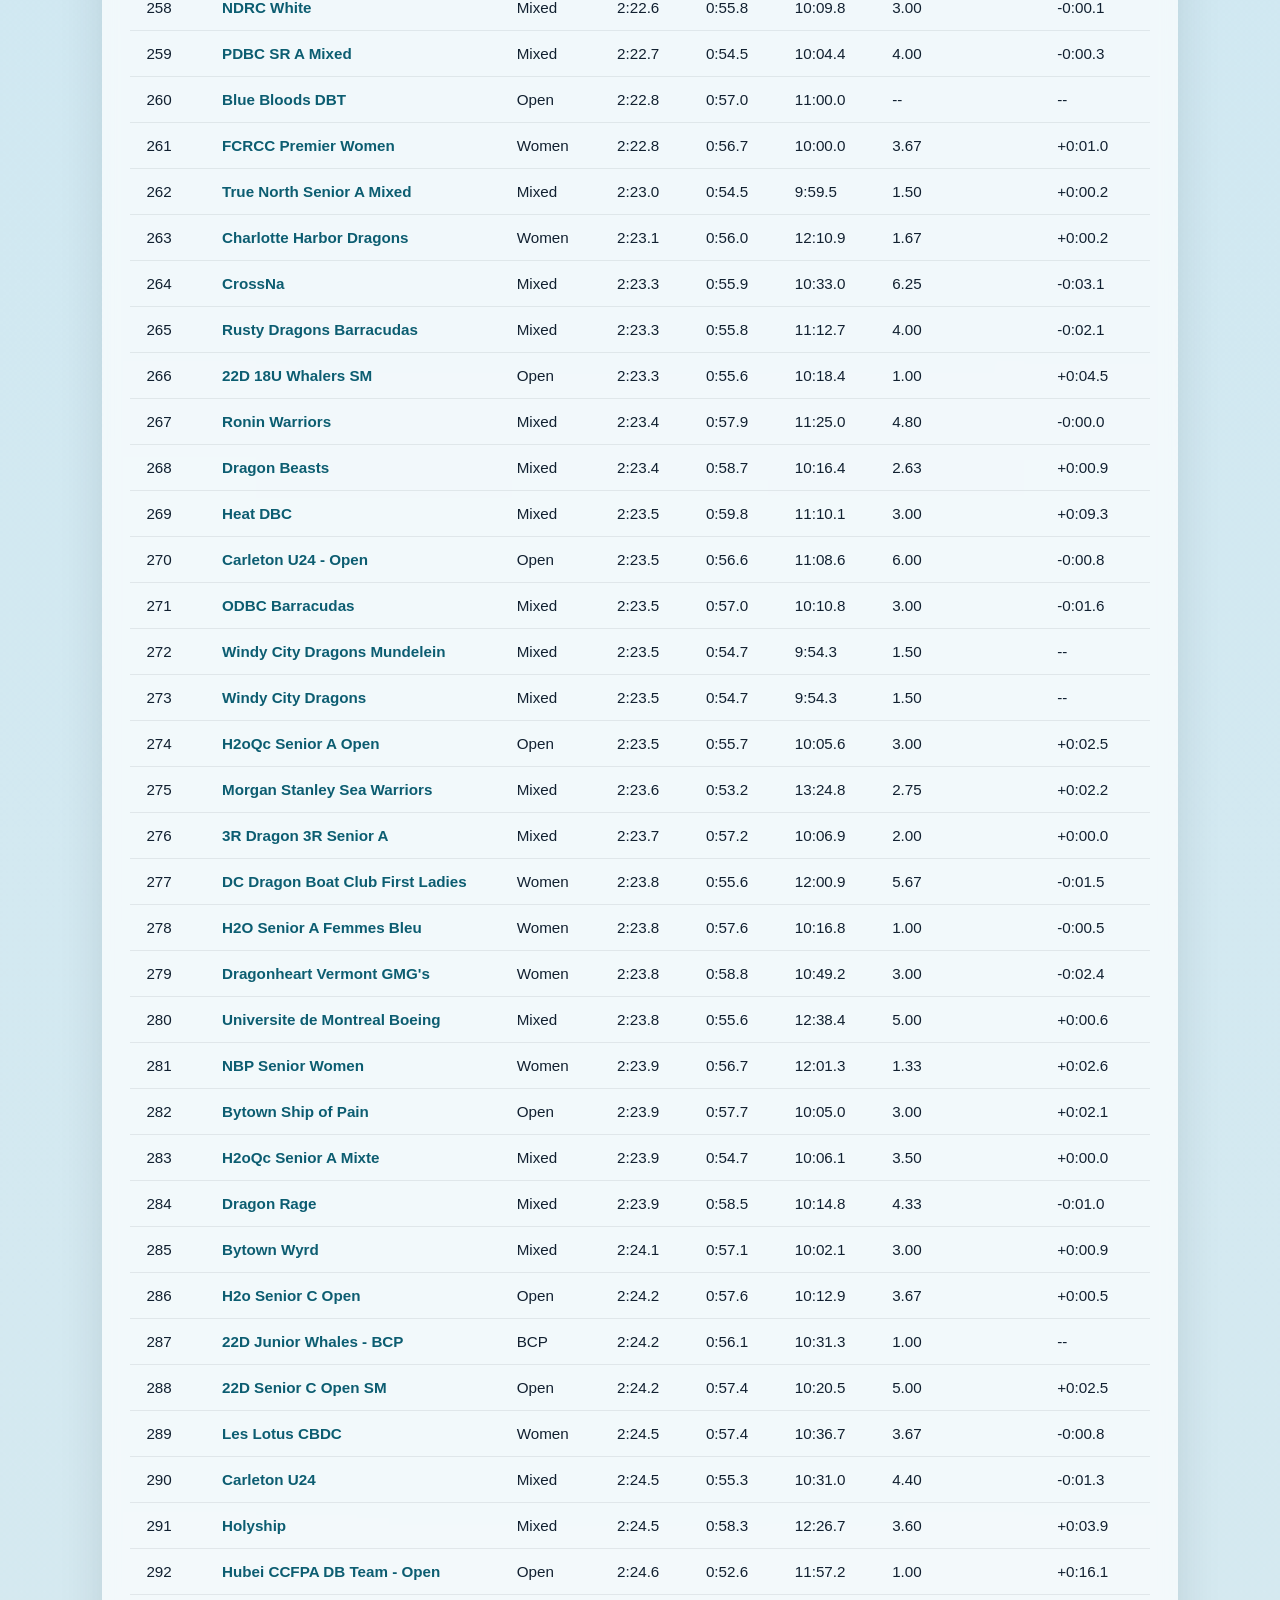
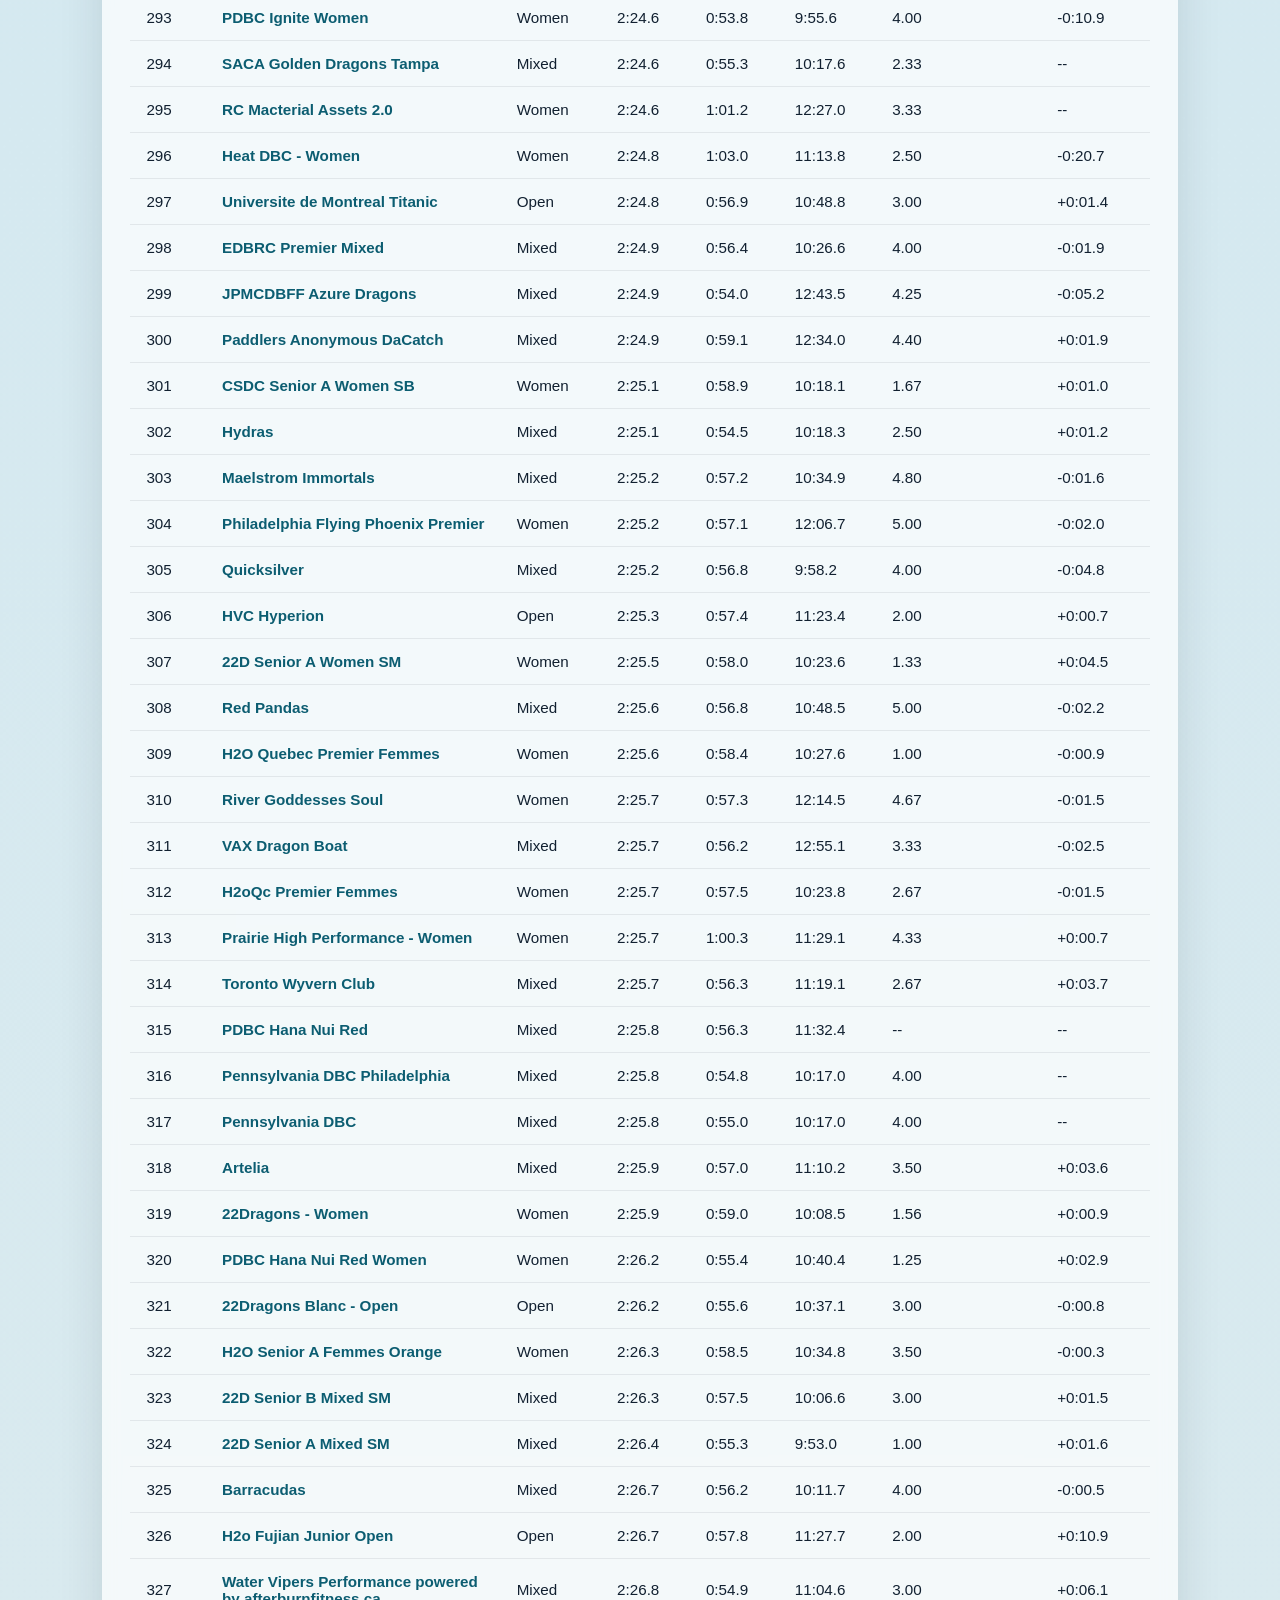
==== commit a6970027: "bout" ====
--- a/index.html
+++ b/index.html
@@ -23,6 +23,7 @@
           <a class="nav-link" href="index.html" aria-current="page">Leaderboard</a>
           <a class="nav-link" href="compare.html">Compare</a>
           <a class="nav-link" href="year_review.html">Year In Review</a>
+          <a class="nav-link" href="about.html">About</a>
         </div>
       </nav>
       <header class="hero">
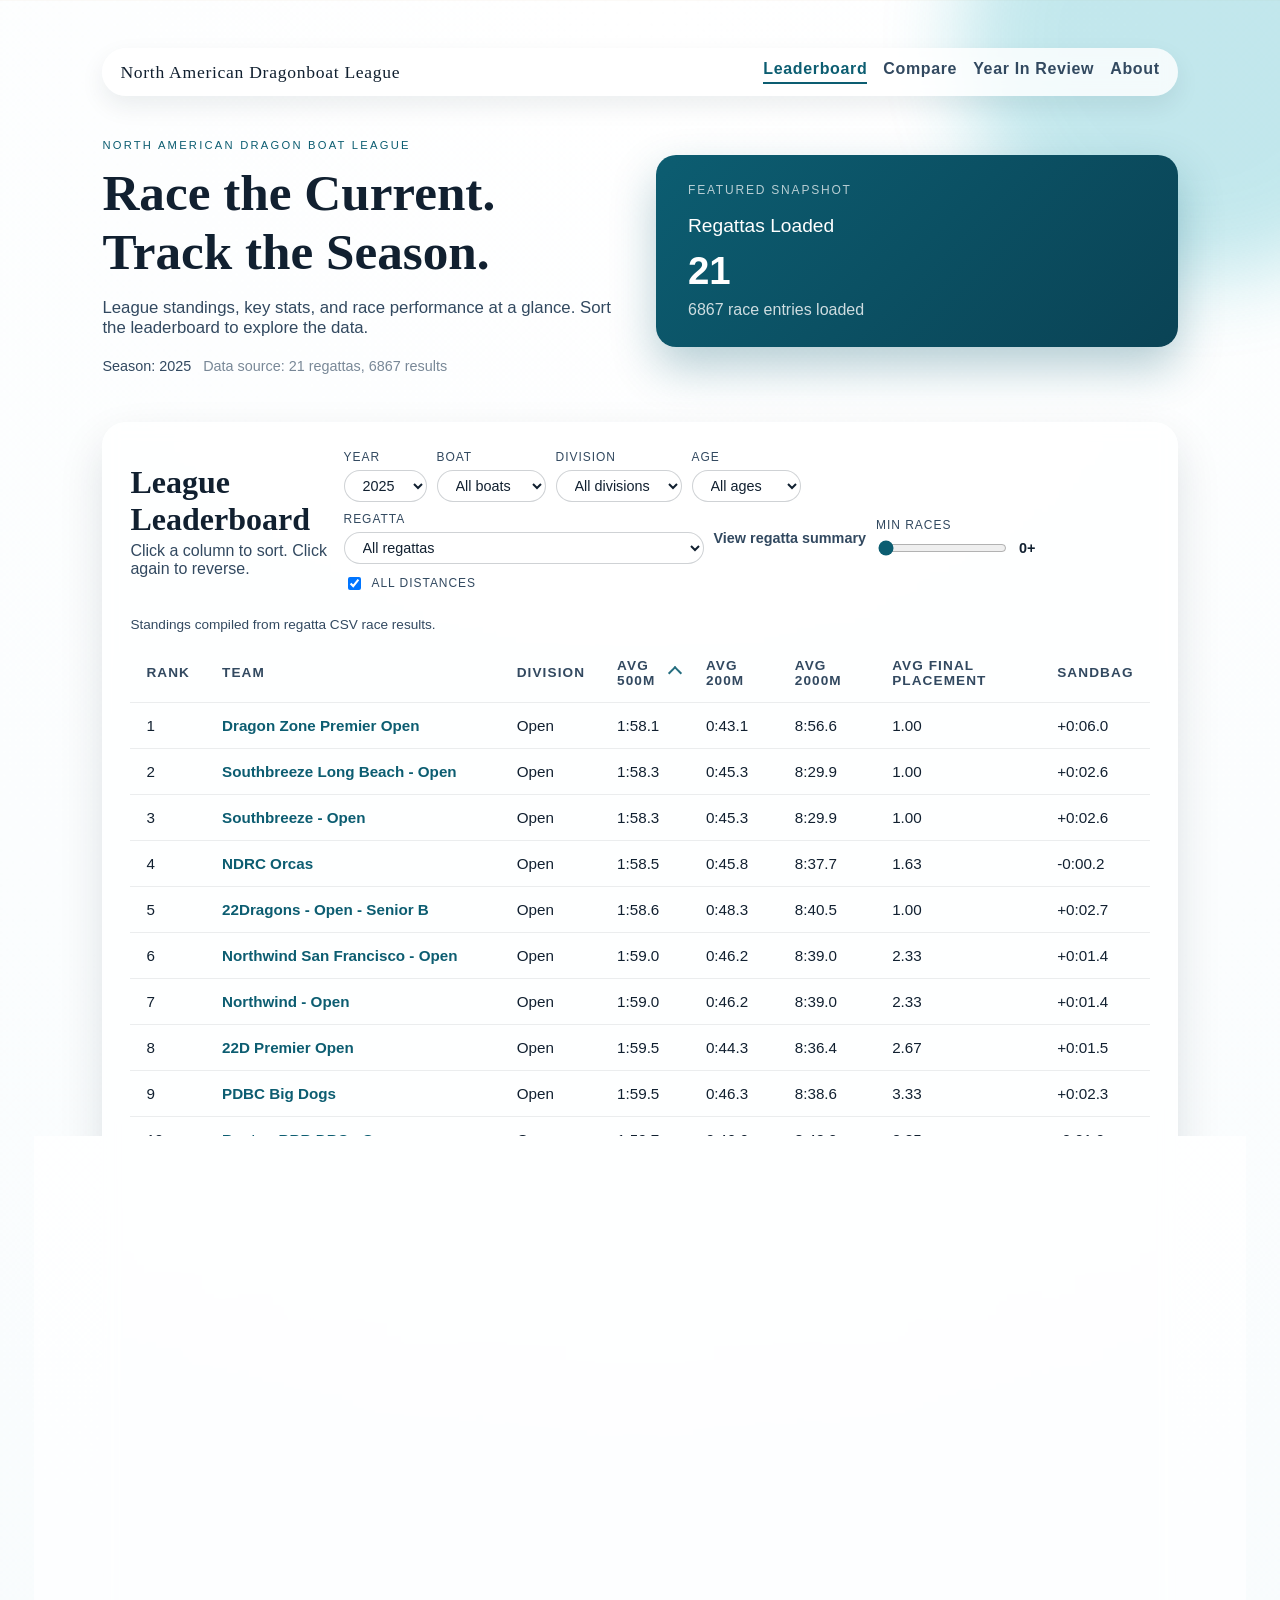
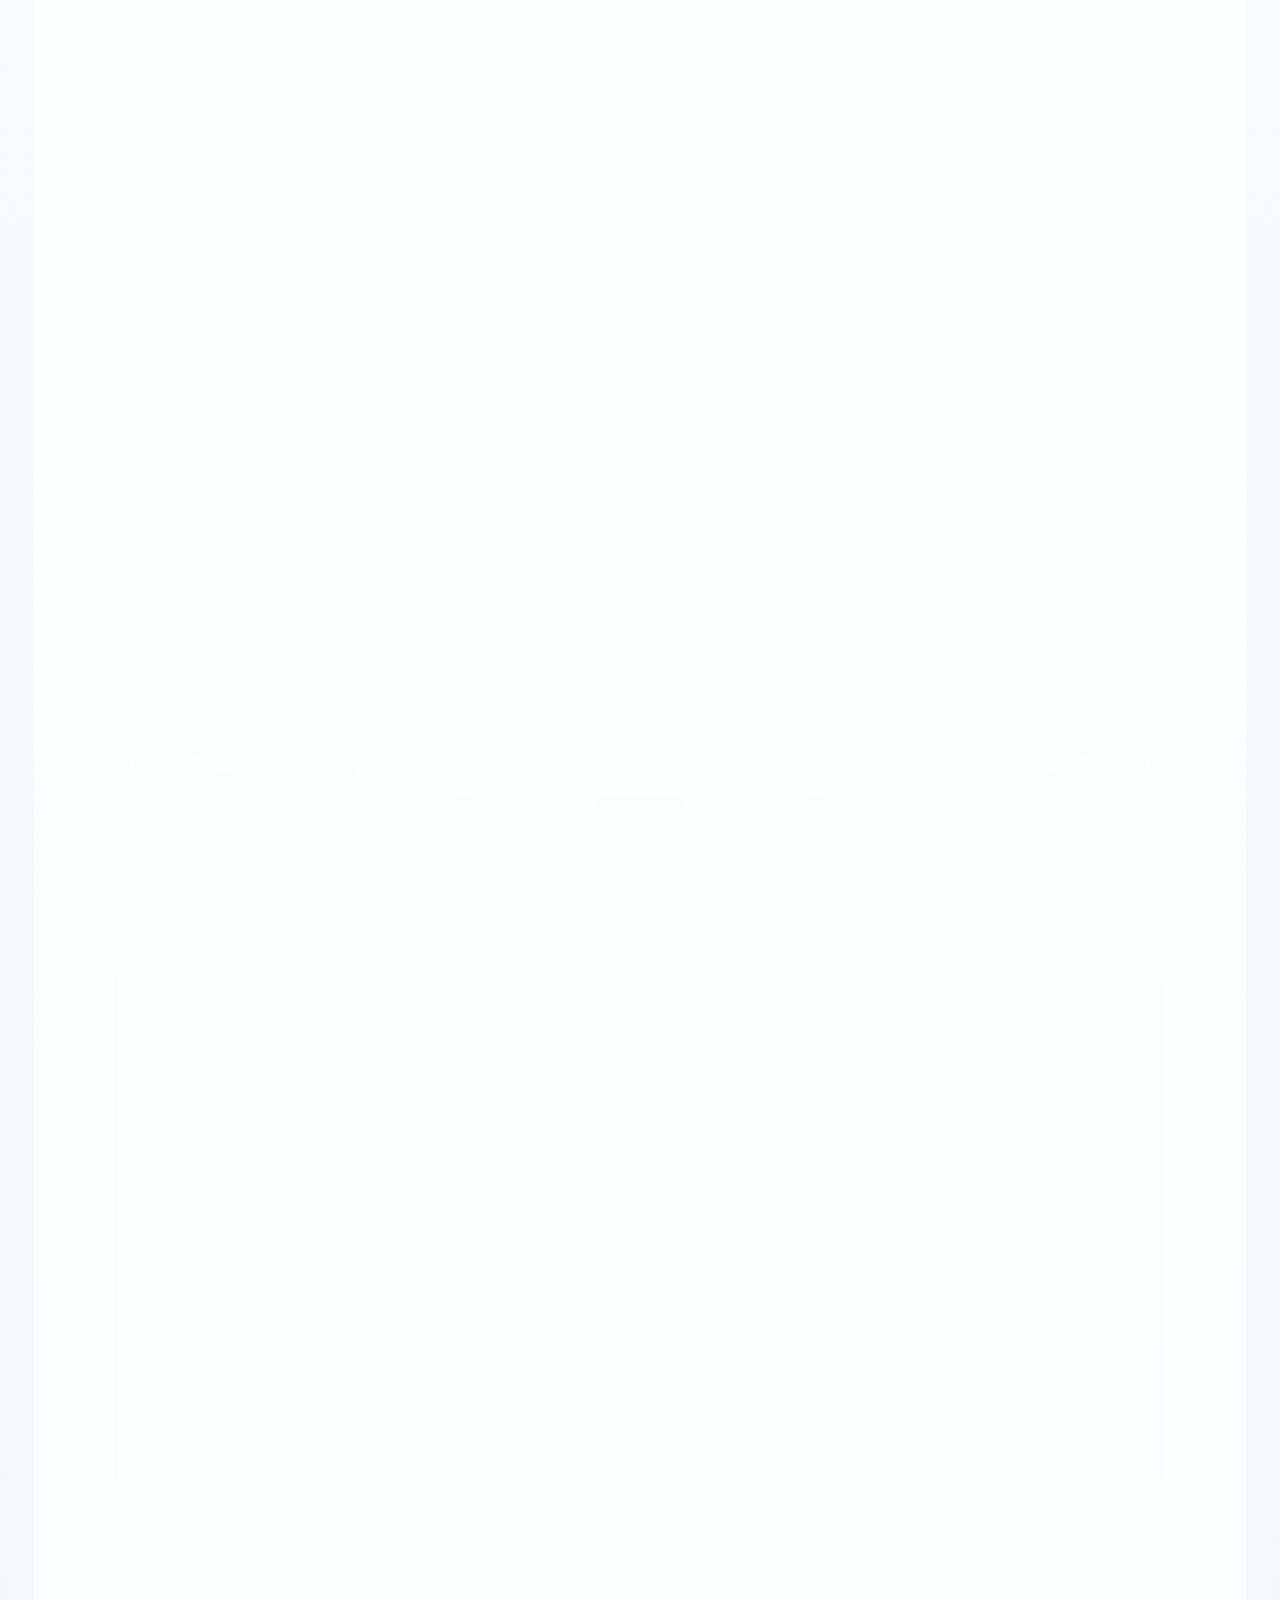
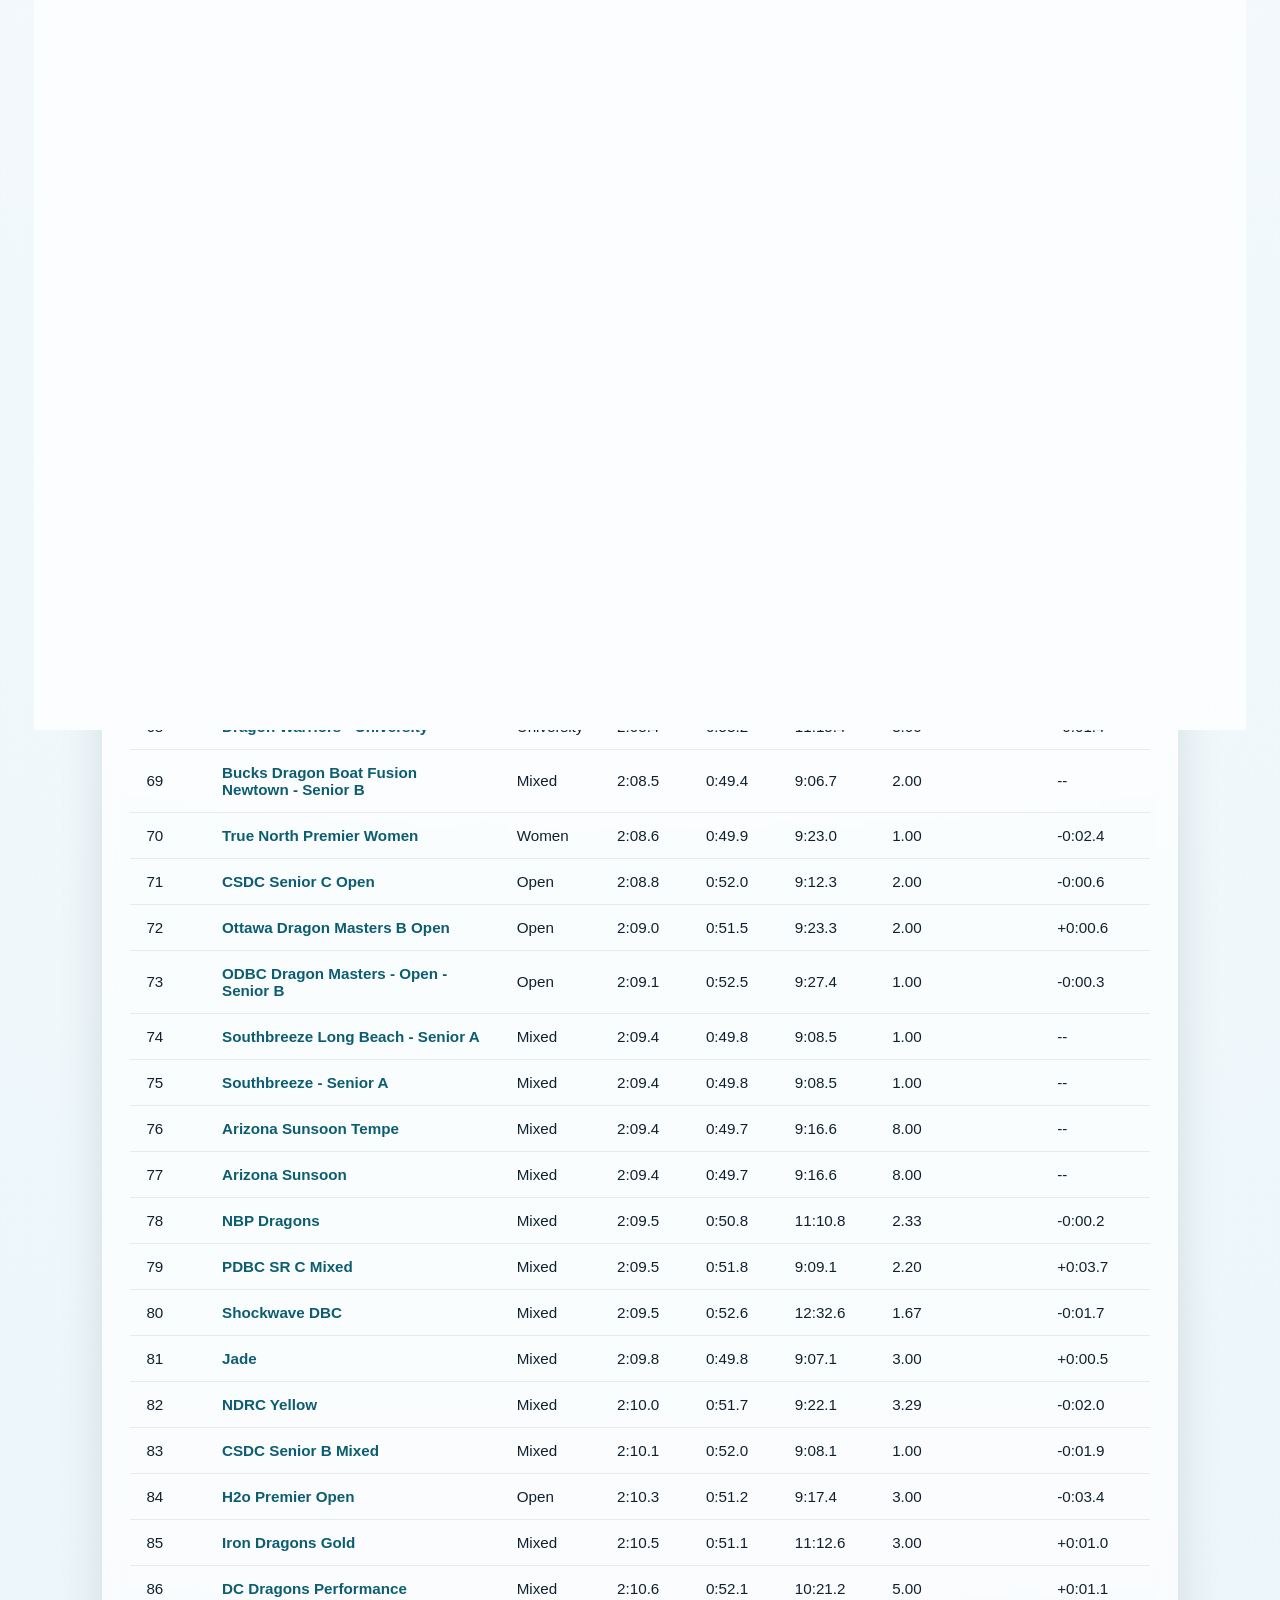
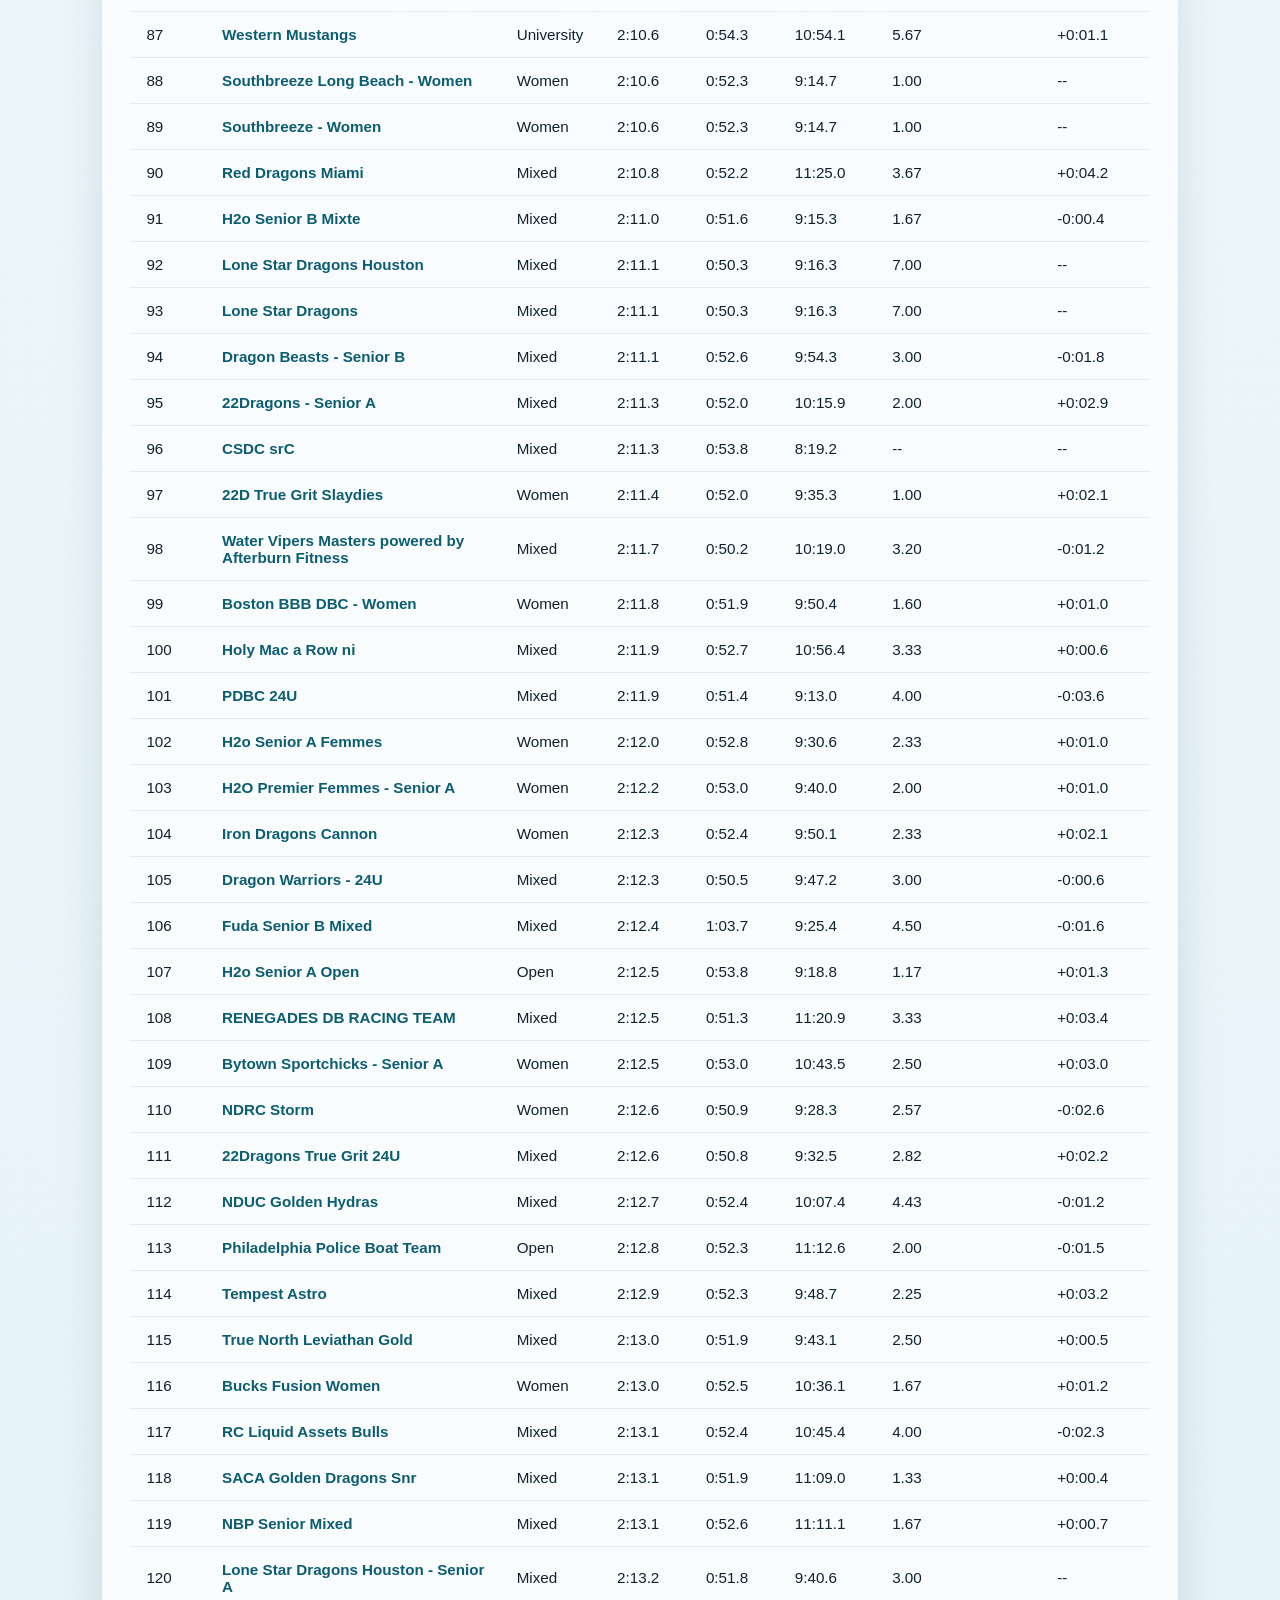
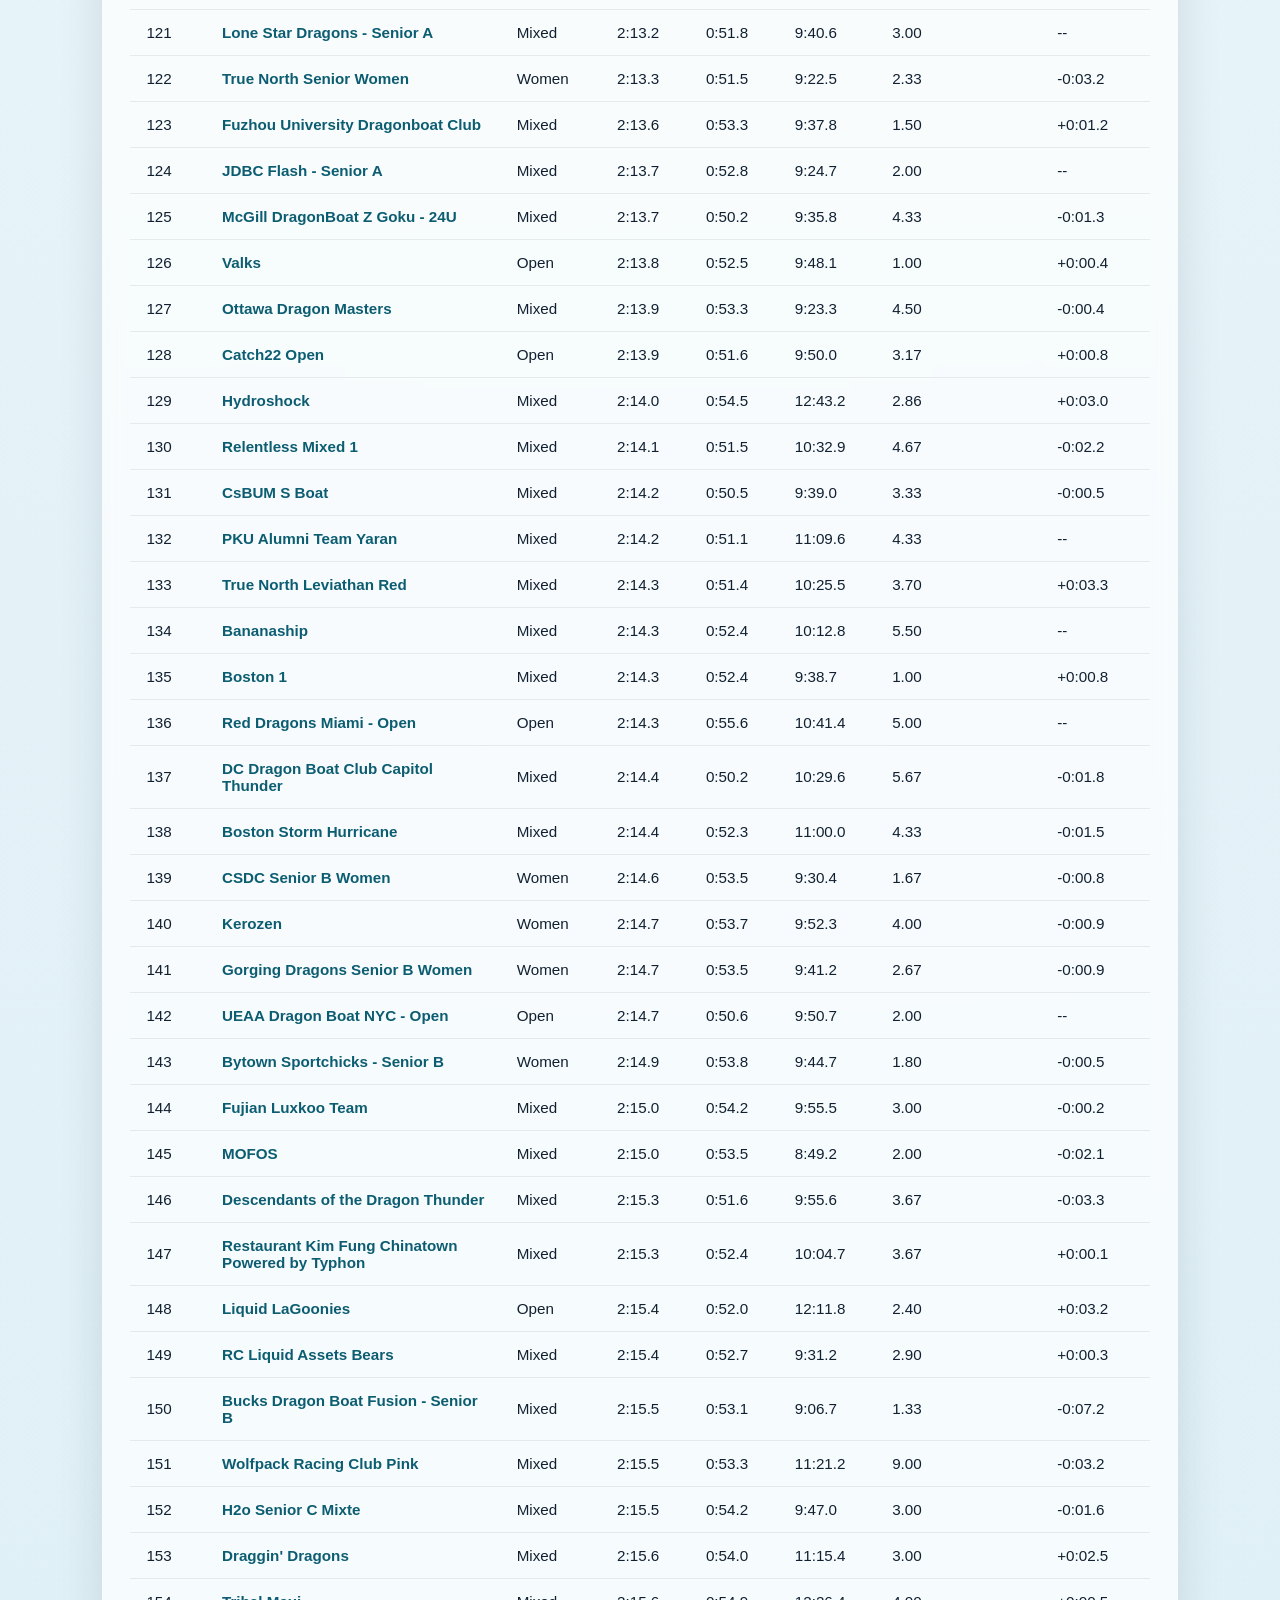
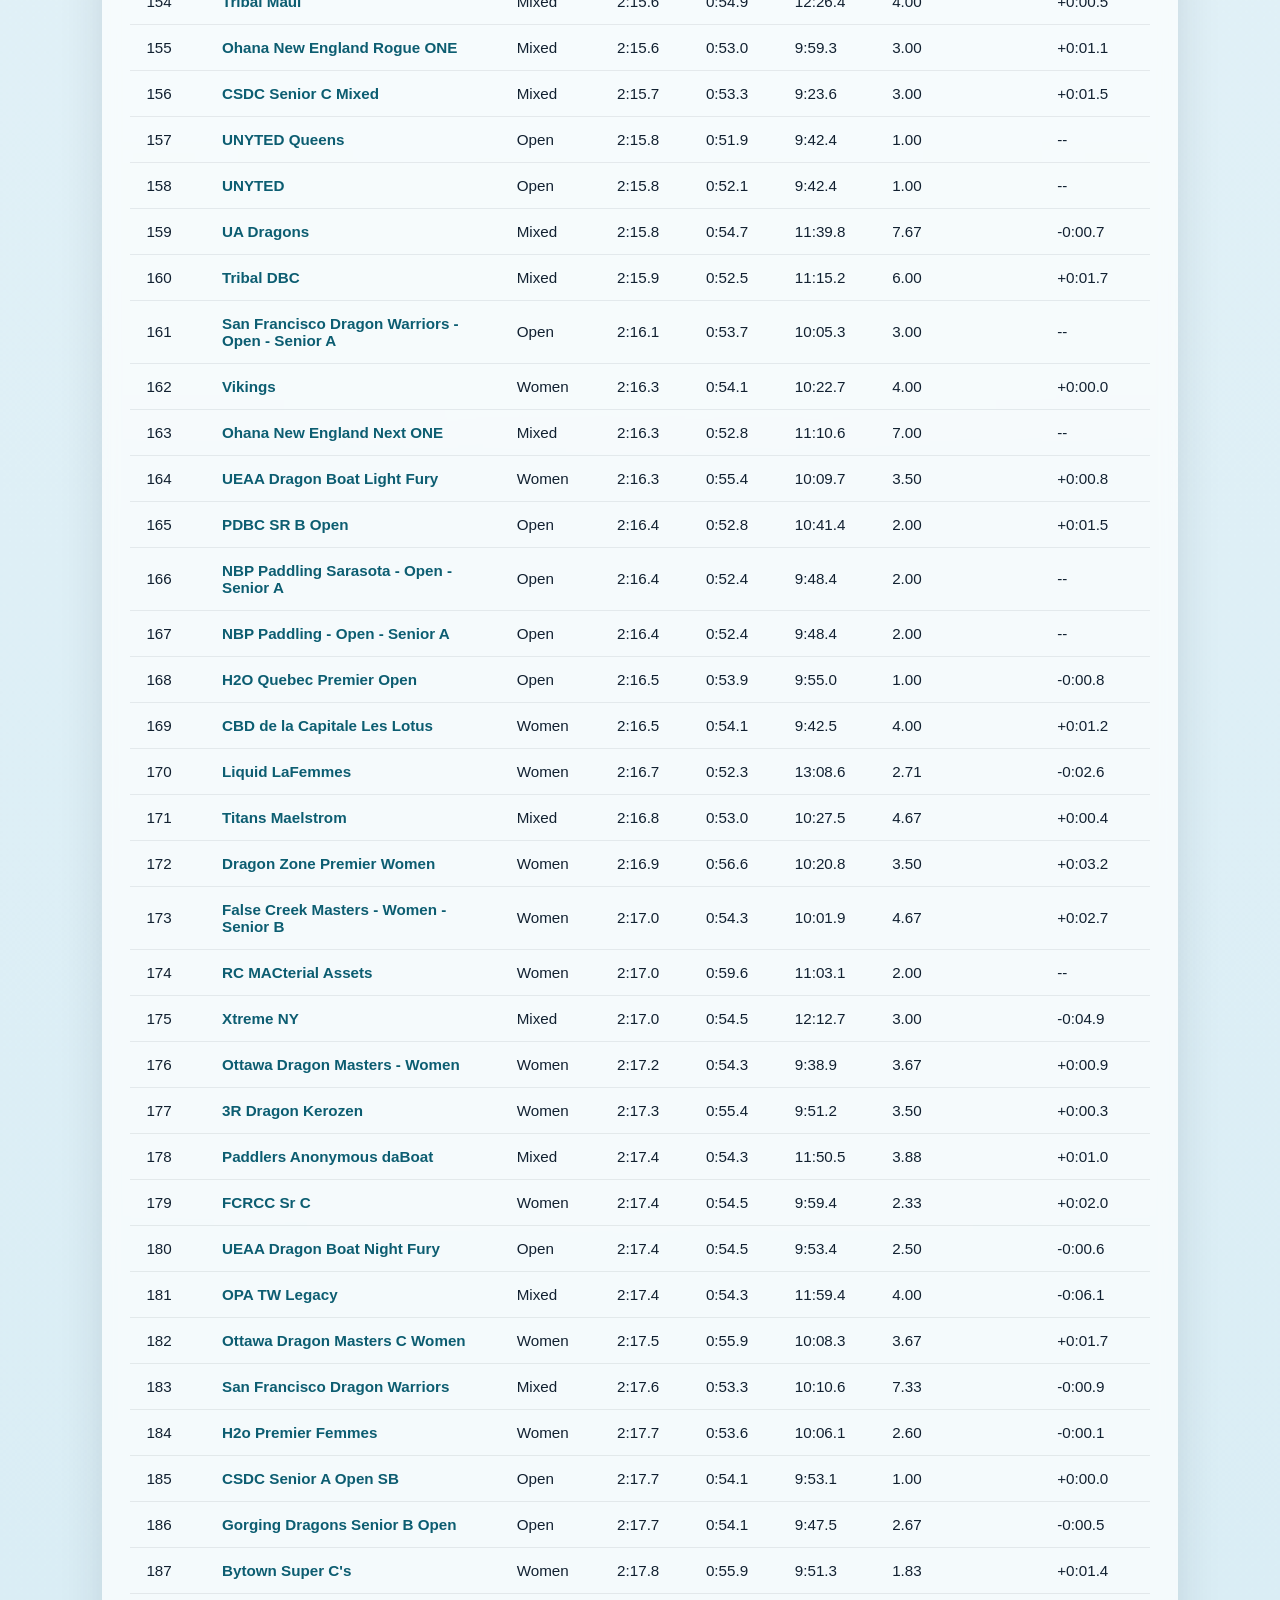
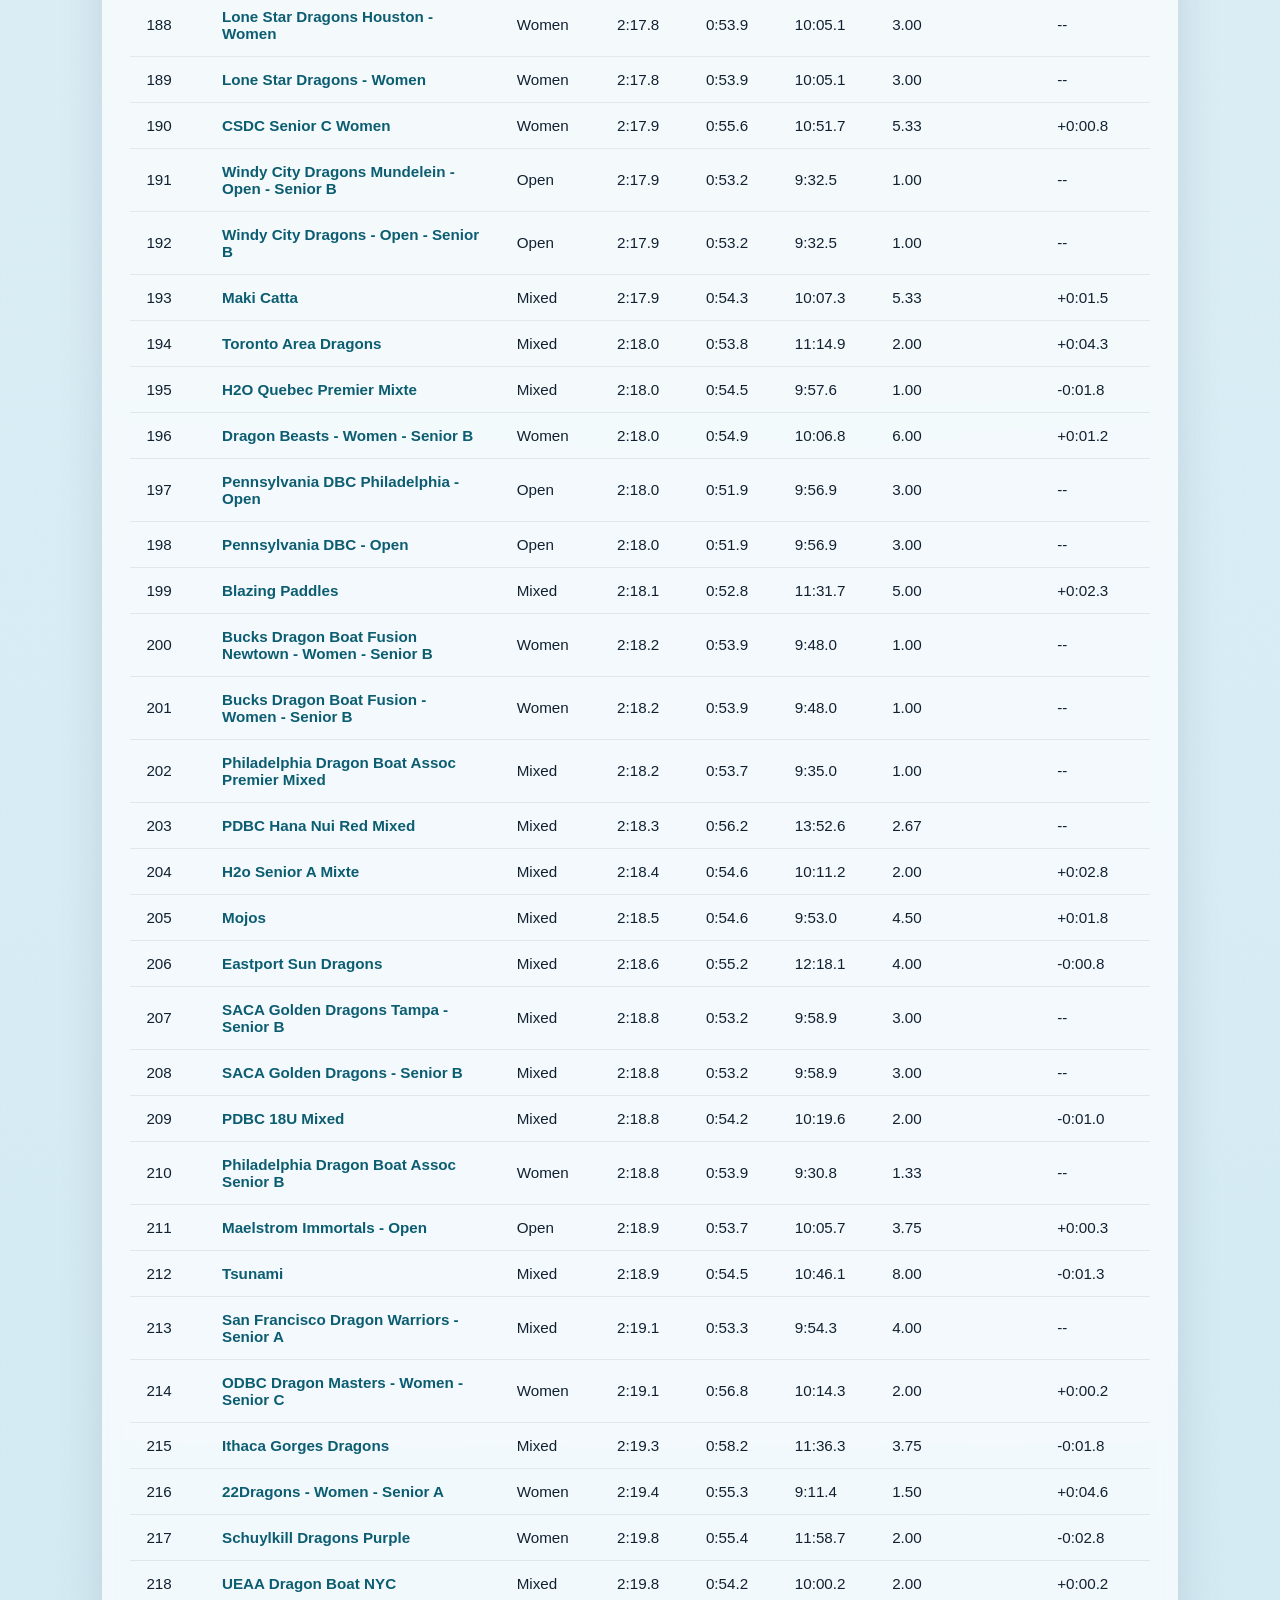
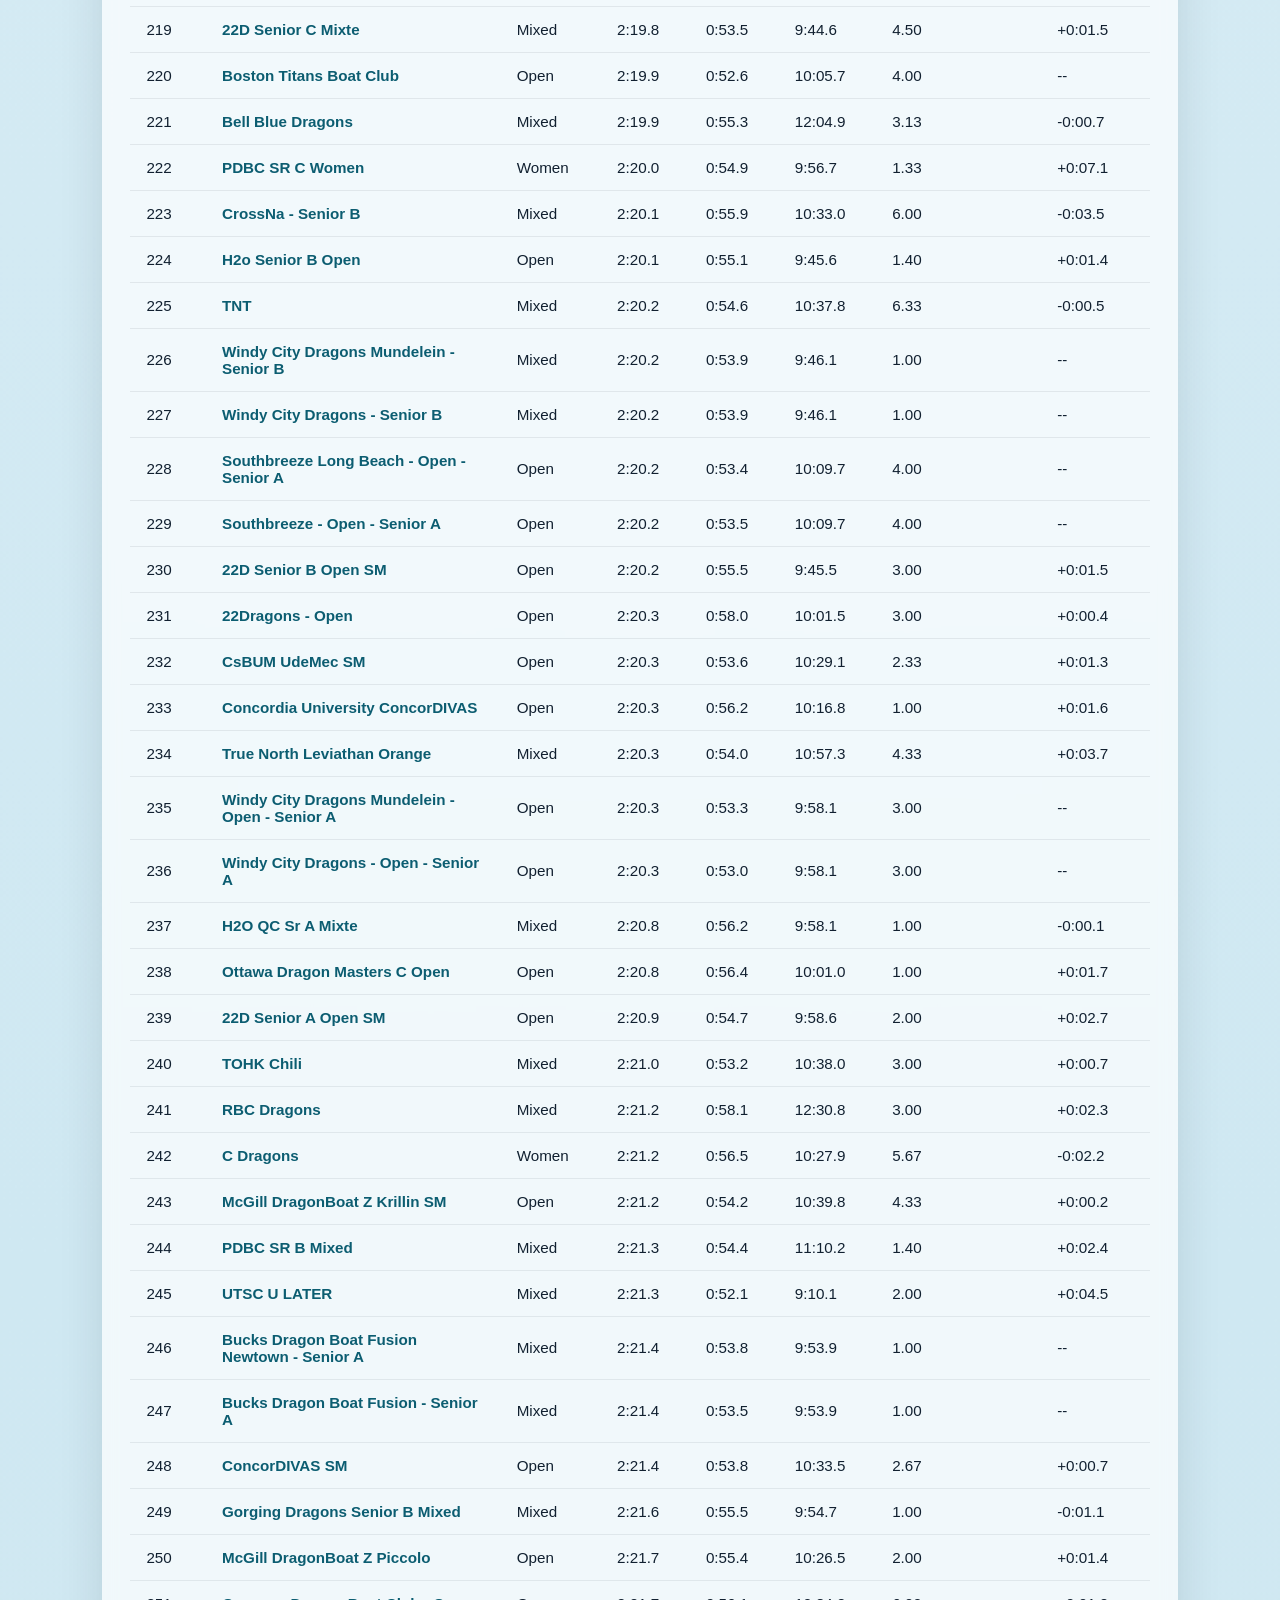
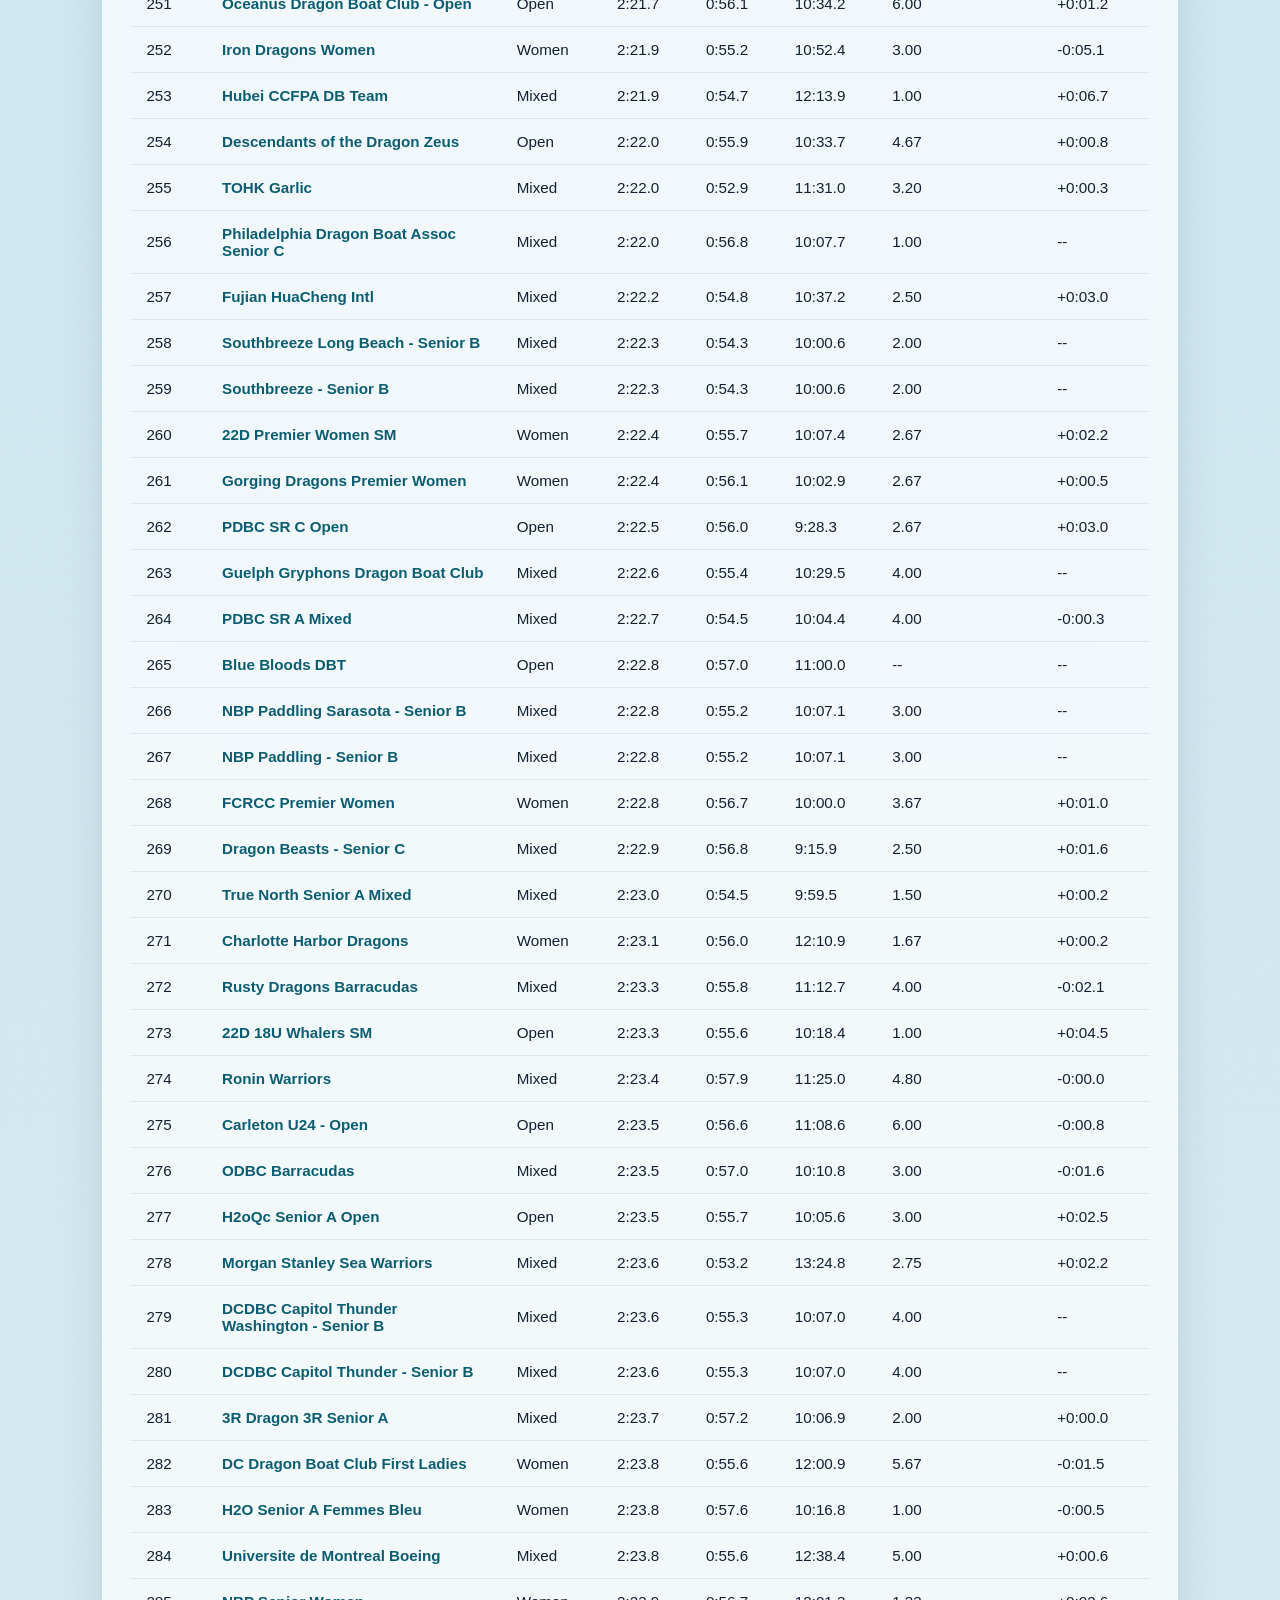
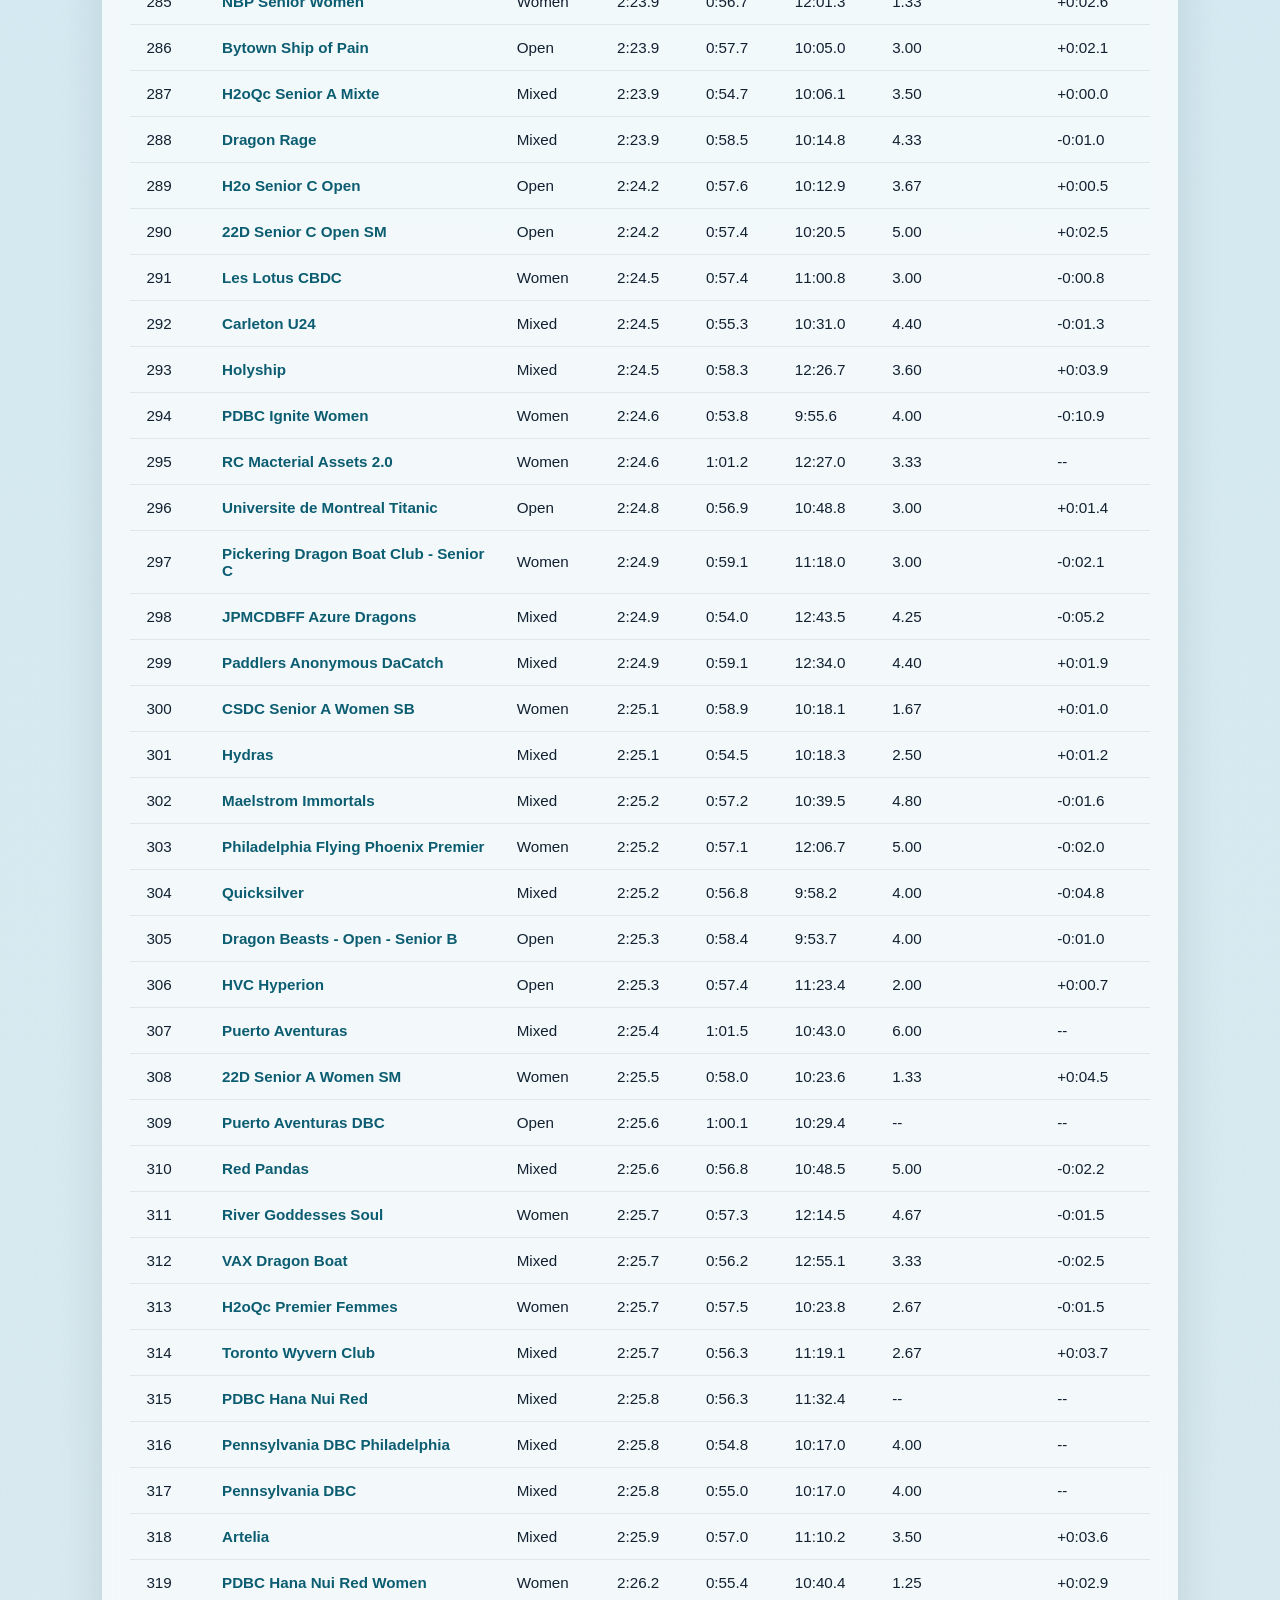
==== commit 4ff5b3fb: "working on making age groups correct" ====
--- a/index.html
+++ b/index.html
@@ -74,6 +74,20 @@
               </select>
             </div>
             <div class="control-field">
+              <label for="age-filter">Age</label>
+              <select id="age-filter">
+                <option value="ALL">All ages</option>
+                <option value="Junior">Junior</option>
+                <option value="16U">16U</option>
+                <option value="18U">18U</option>
+                <option value="24U">24U</option>
+                <option value="Senior A">Senior A</option>
+                <option value="Senior B">Senior B</option>
+                <option value="Senior C">Senior C</option>
+                <option value="Standard">Standard</option>
+              </select>
+            </div>
+            <div class="control-field">
               <label for="regatta-filter">Regatta</label>
               <select id="regatta-filter">
                 <option value="ALL">All regattas</option>
